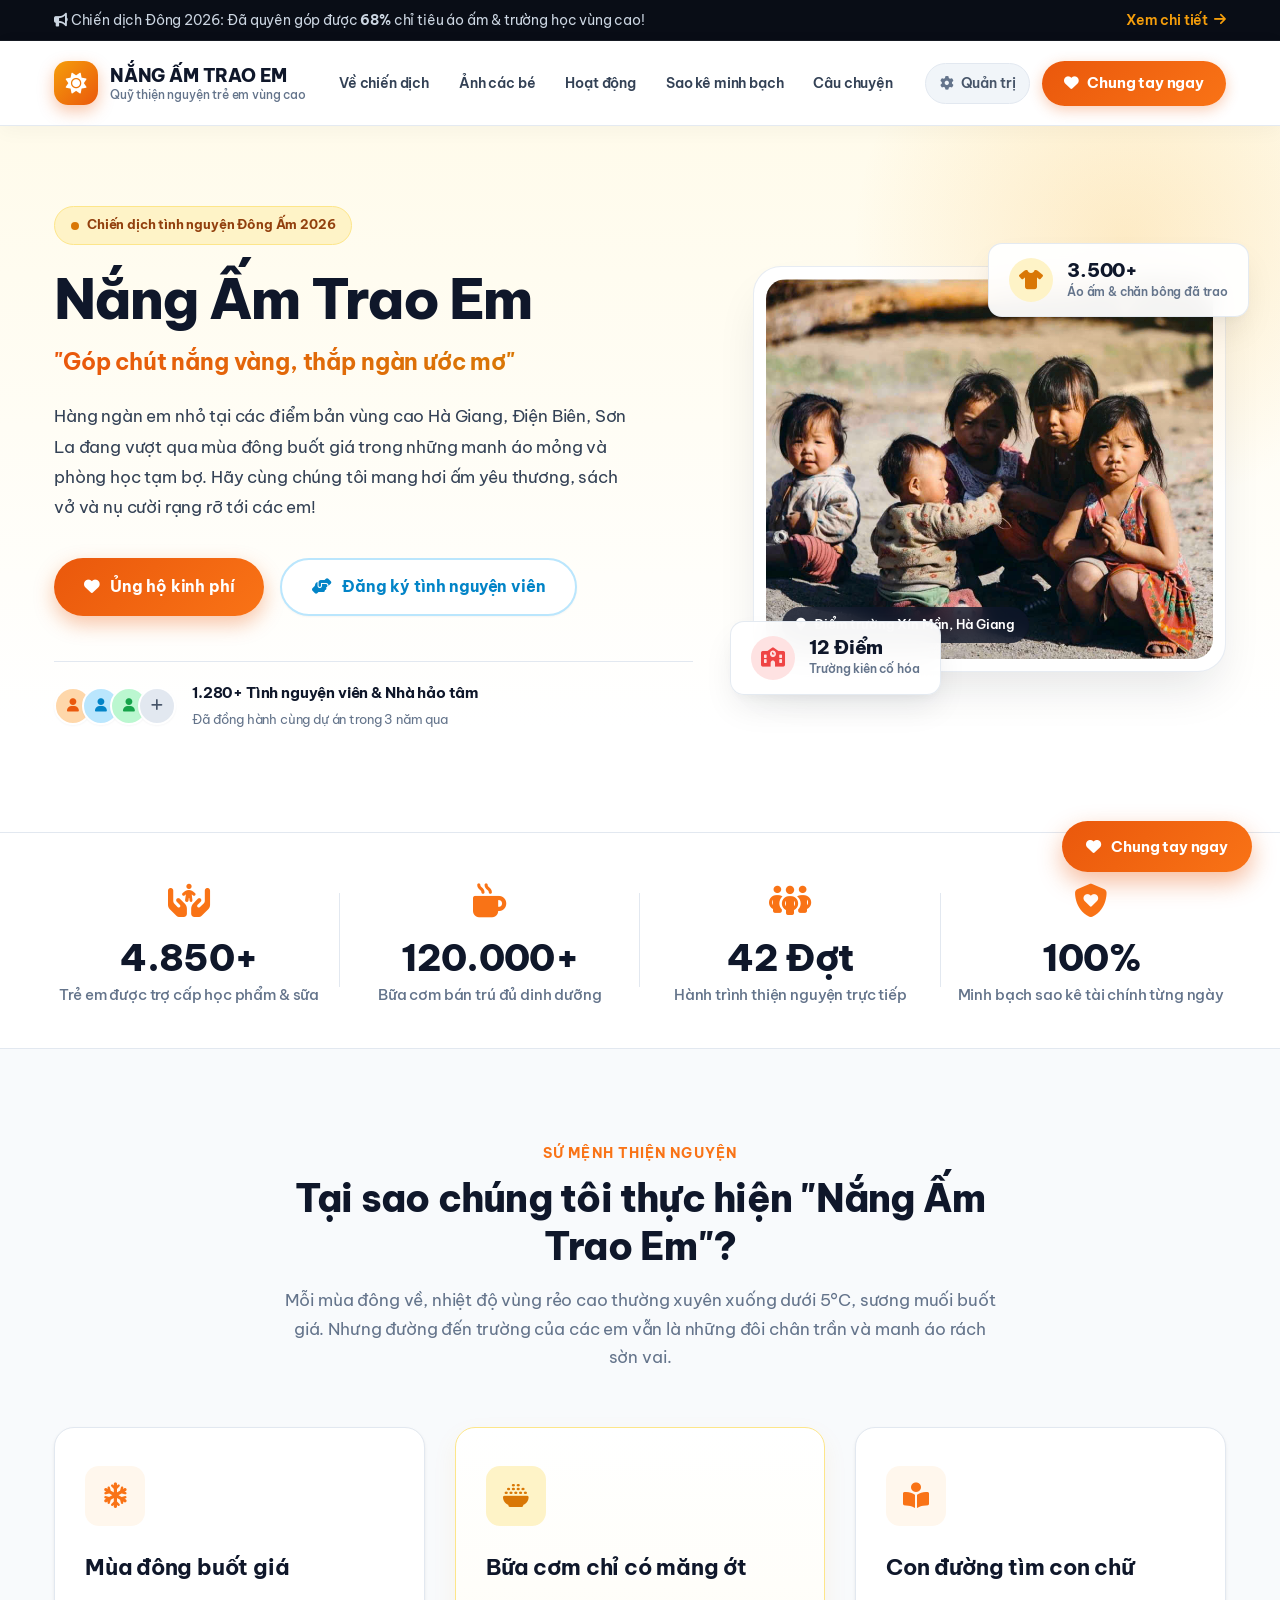
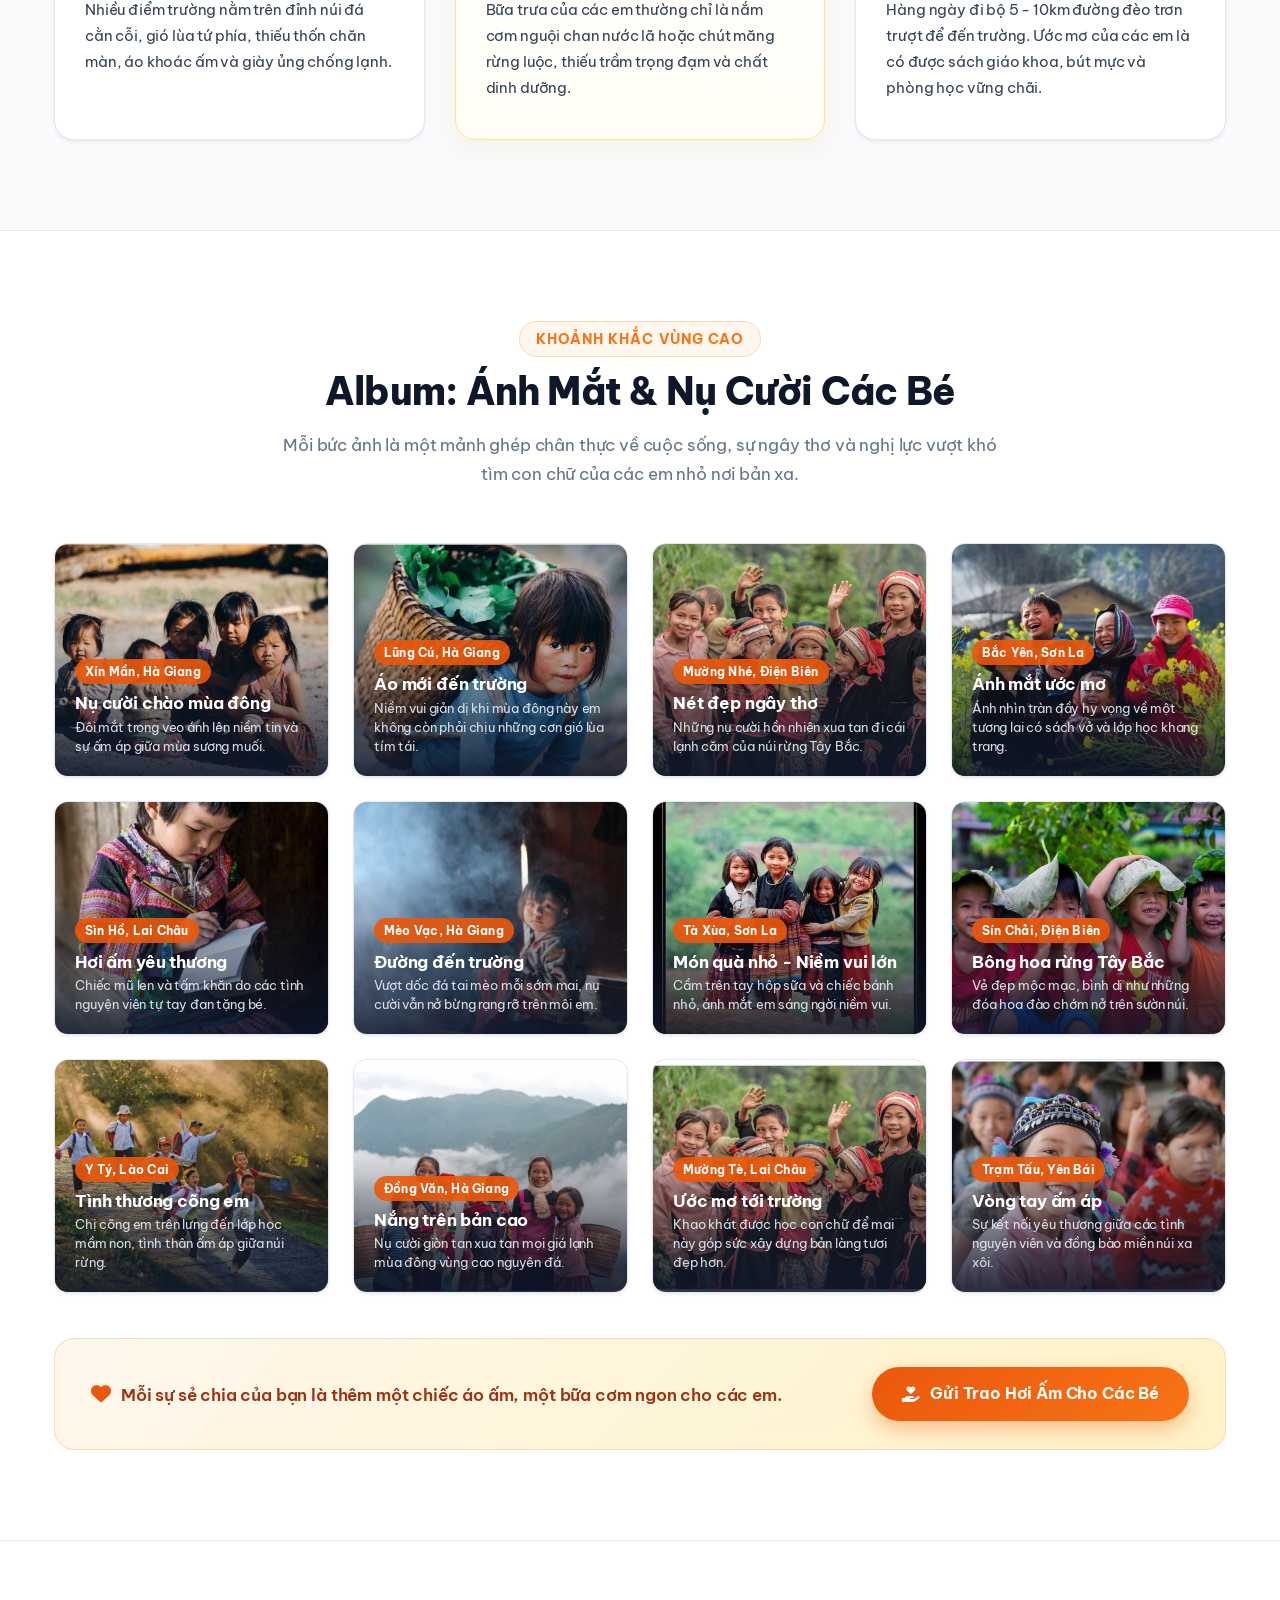
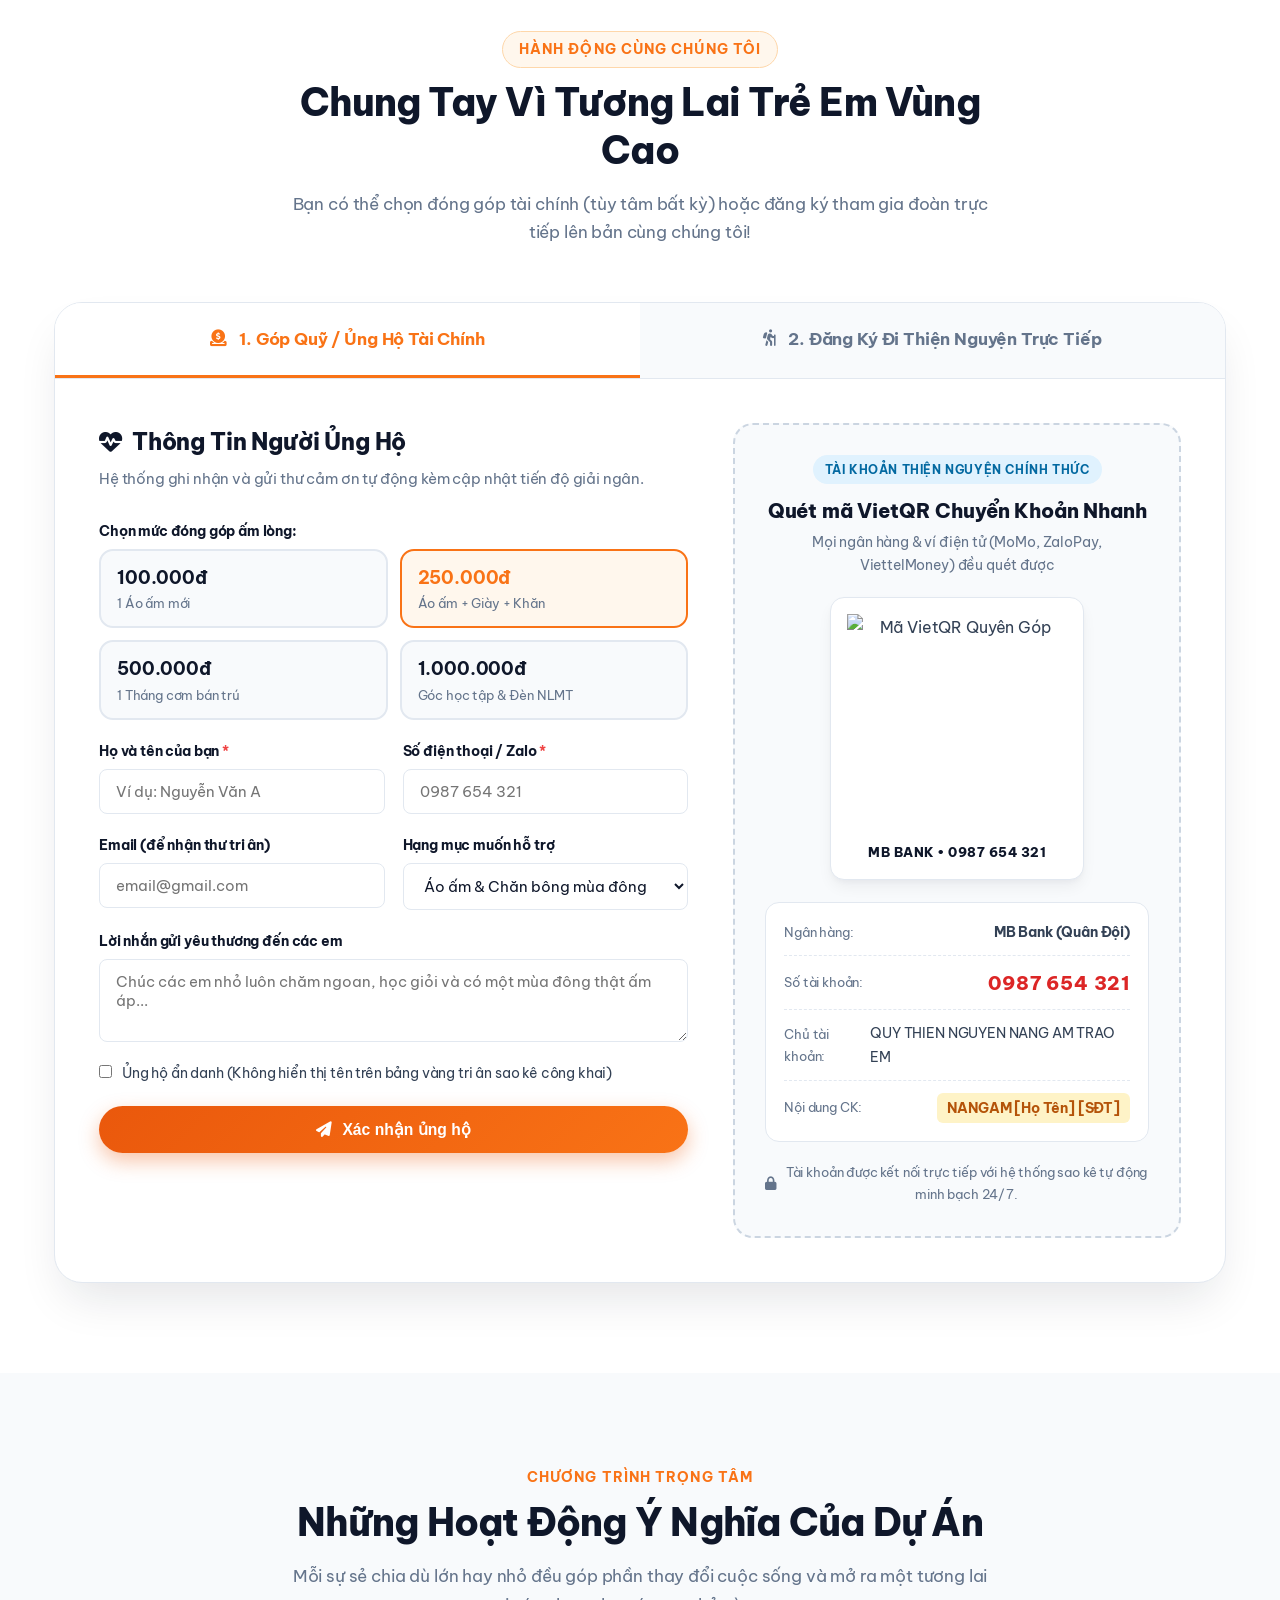
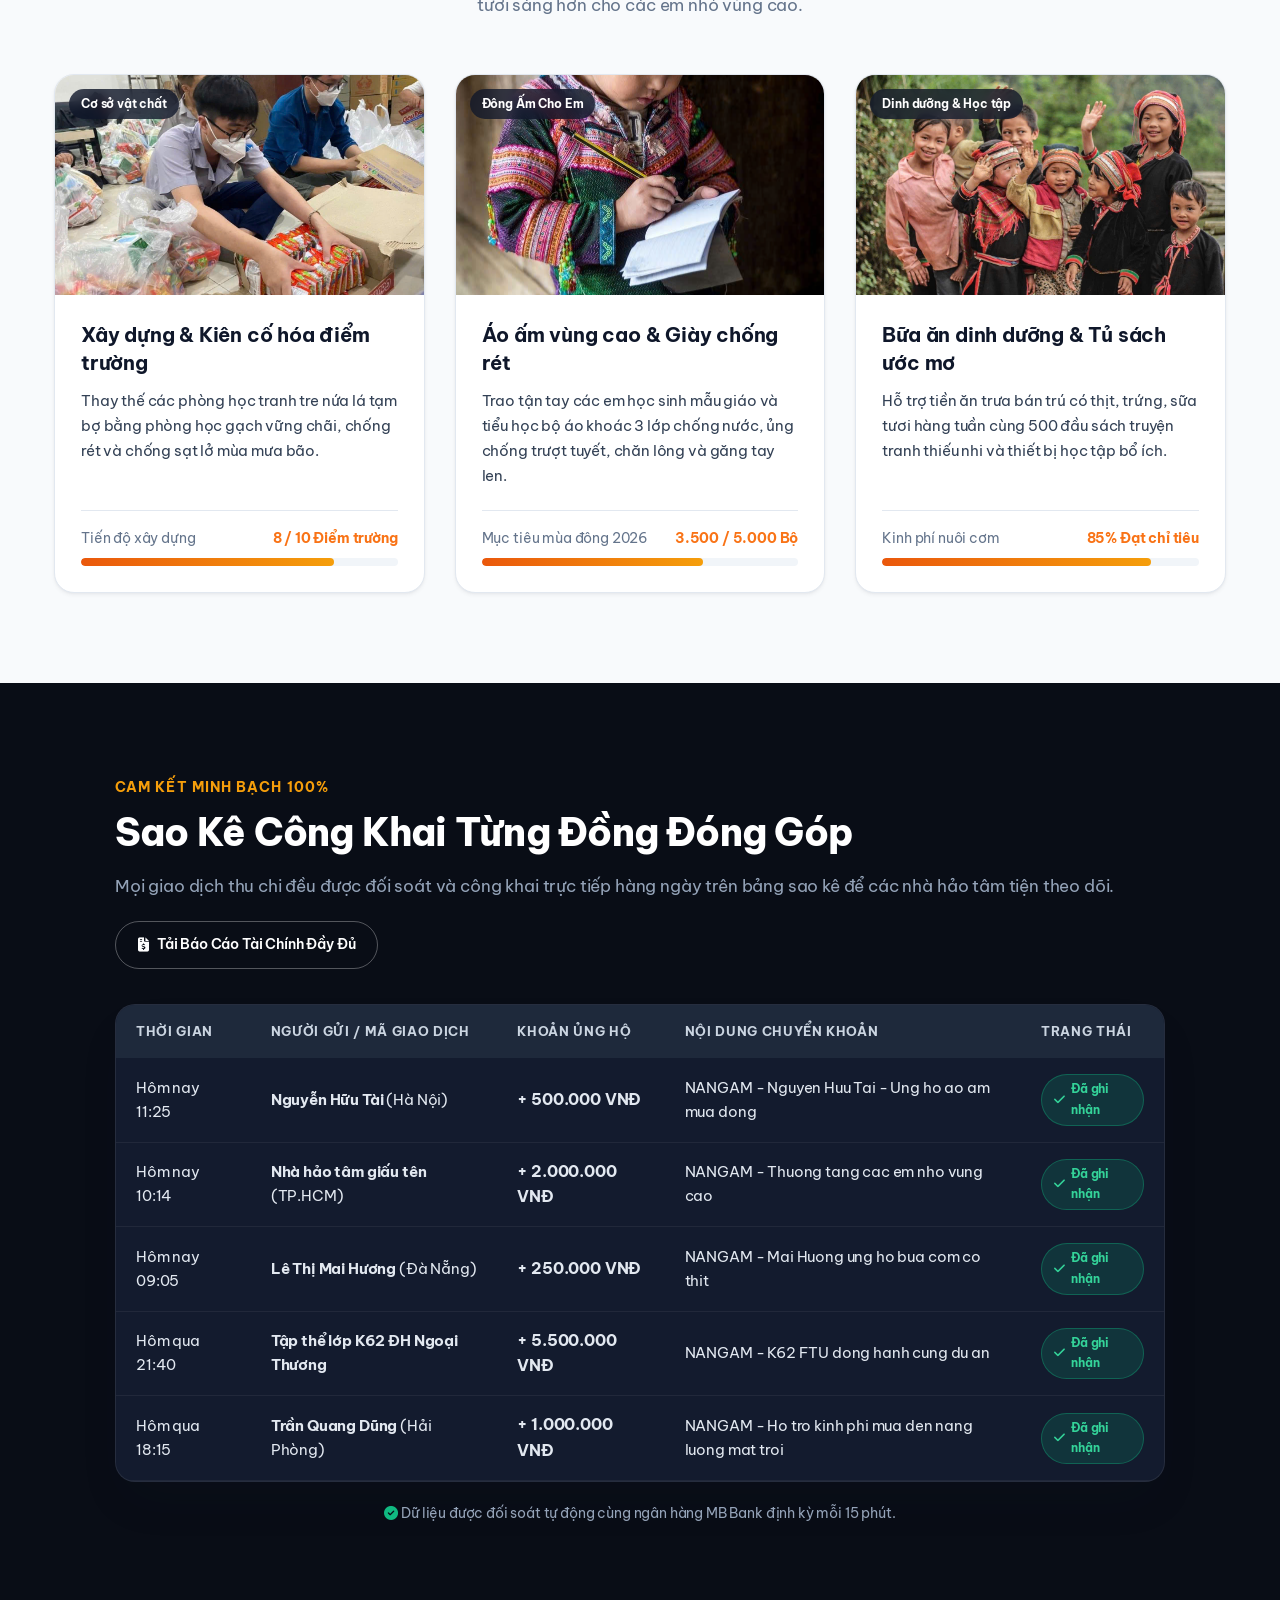
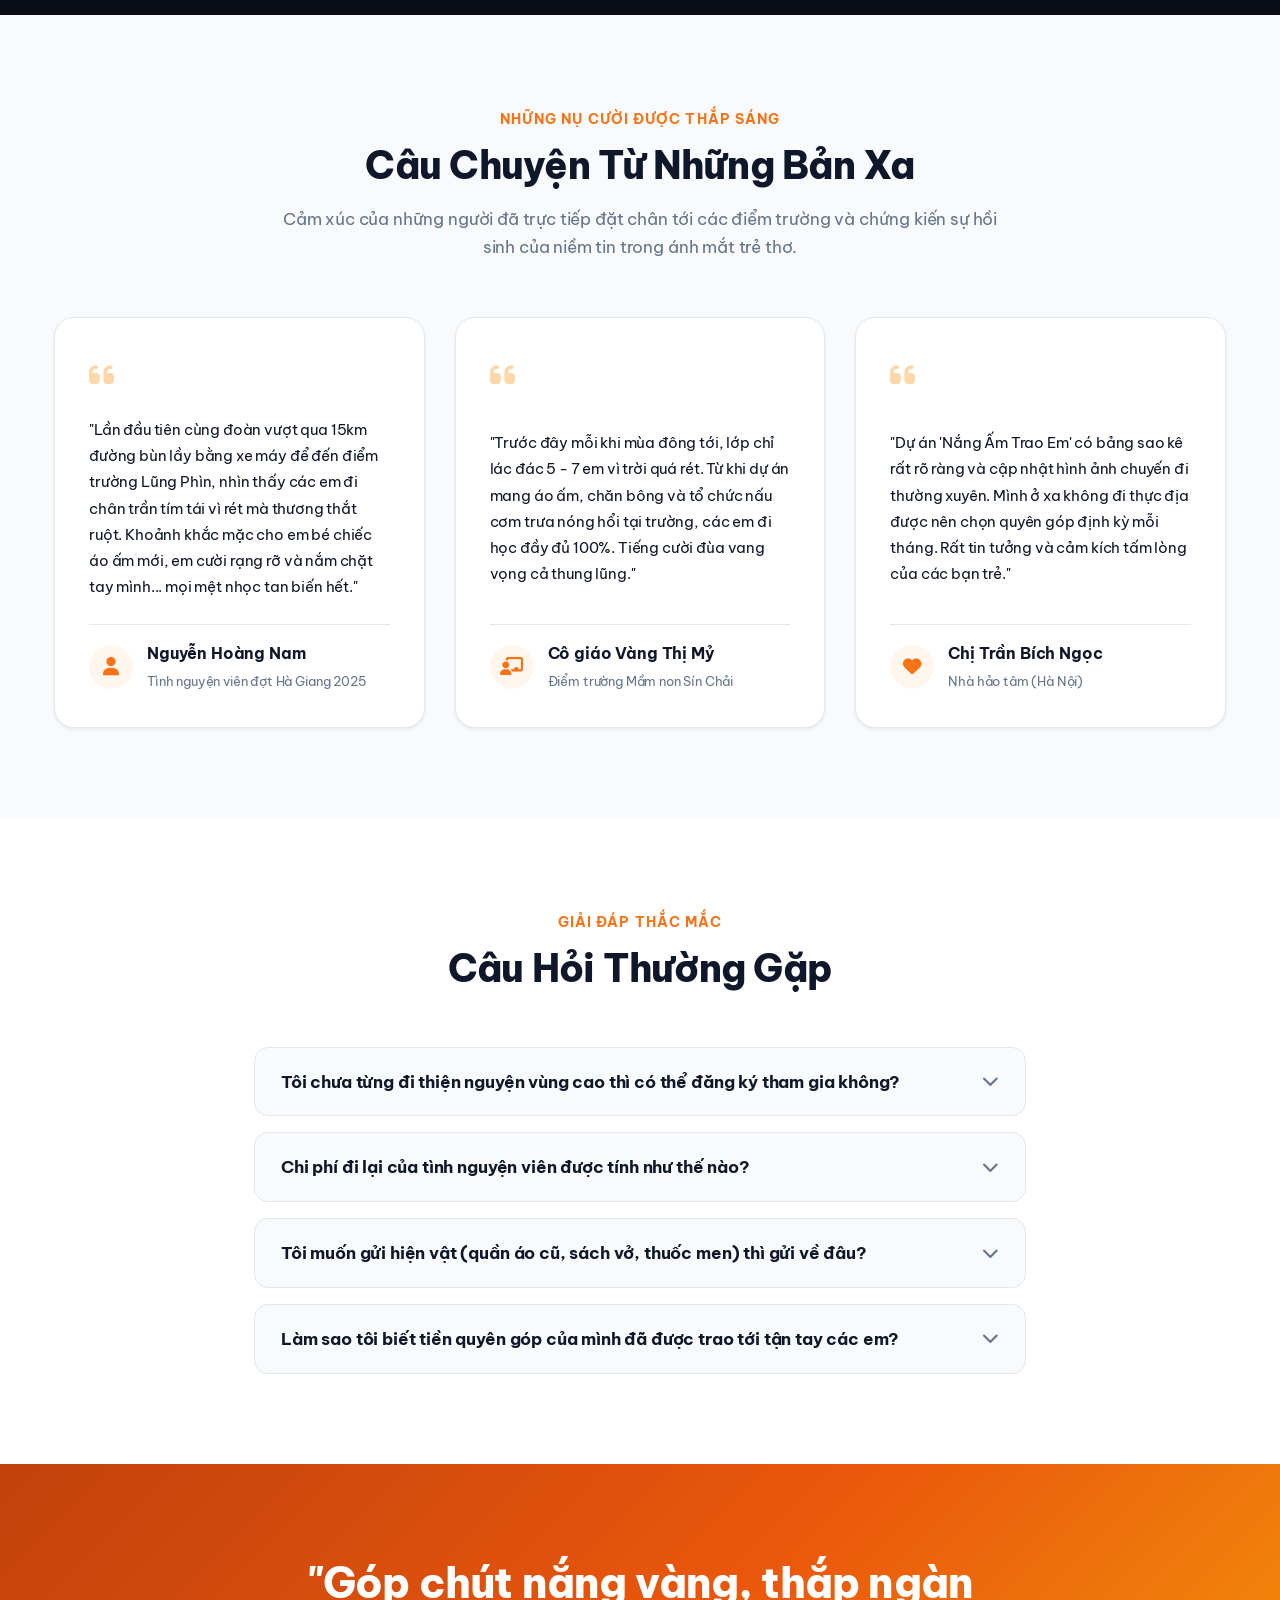
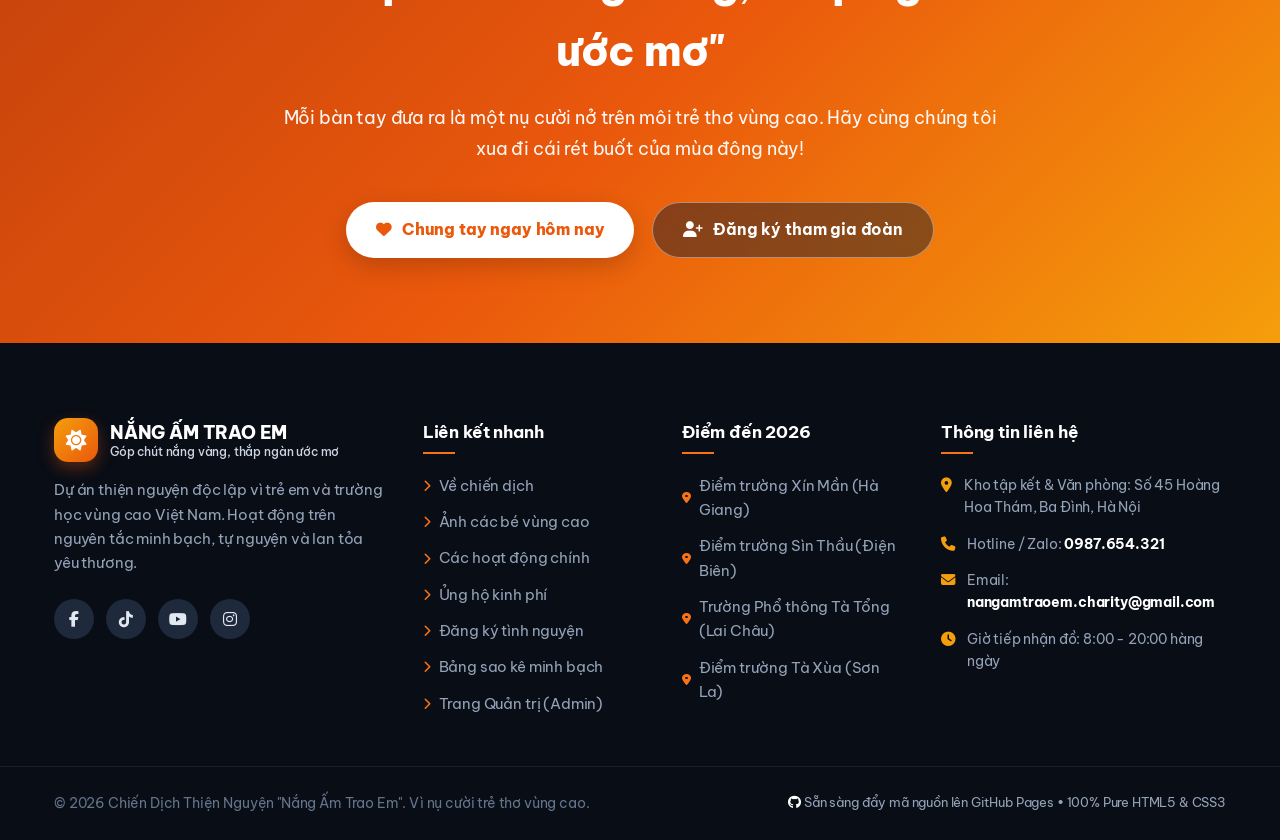
==== index.html @ c8390f46 "test" ====
<!DOCTYPE html>
<html lang="vi">
<head>
  <meta charset="UTF-8">
  <meta name="viewport" content="width=device-width, initial-scale=1.0">
  <title>Nắng Ấm Trao Em - Góp chút nắng vàng, thắp ngàn ước mơ</title>
  <link rel="preconnect" href="https://fonts.googleapis.com">
  <link rel="preconnect" href="https://fonts.gstatic.com" crossorigin>
  <link href="https://fonts.googleapis.com/css2?family=Be+Vietnam+Pro:ital,wght@0,300;0,400;0,500;0,600;0,700;0,800;1,400;1,600&family=Inter:wght@400;500;600;700&display=swap" rel="stylesheet">
  <link rel="stylesheet" href="https://cdnjs.cloudflare.com/ajax/libs/font-awesome/6.5.1/css/all.min.css">
  <link rel="stylesheet" href="assets/css/style.css">
</head>
<body>

  <!-- Floating quick action button for mobile/scroll -->
  <a href="#action-section" class="floating-cta" title="Quyên góp ngay">
    <i class="fa-solid fa-heart"></i>
    <span>Chung tay ngay</span>
  </a>

  <!-- Top Announcement Bar -->
  <div class="top-bar">
    <div class="container top-bar-content">
      <span><i class="fa-solid fa-bullhorn"></i> Chiến dịch Đông 2026: Đã quyên góp được <strong>68%</strong> chỉ tiêu áo ấm & trường học vùng cao!</span>
      <a href="#action-section" class="top-bar-link">Xem chi tiết <i class="fa-solid fa-arrow-right"></i></a>
    </div>
  </div>

  <!-- Header / Navigation -->
  <header class="header">
    <div class="container nav-container">
      <a href="#" class="logo">
        <div class="logo-icon"><i class="fa-solid fa-sun"></i></div>
        <div class="logo-text">
          <span class="brand-title">NẮNG ẤM TRAO EM</span>
          <span class="brand-sub">Quỹ thiện nguyện trẻ em vùng cao</span>
        </div>
      </a>

      <!-- Pure CSS Mobile Menu Toggle -->
      <input type="checkbox" id="nav-toggle" class="nav-toggle">
      <label for="nav-toggle" class="nav-toggle-label" aria-label="Menu">
        <span></span>
        <span></span>
        <span></span>
      </label>

      <nav class="nav-menu">
        <div class="nav-links">
          <a href="#about" class="nav-link">Về chiến dịch</a>
          <a href="#gallery" class="nav-link">Ảnh các bé</a>
          <a href="#impact" class="nav-link">Hoạt động</a>
          <a href="#transparency" class="nav-link">Sao kê minh bạch</a>
          <a href="#stories" class="nav-link">Câu chuyện</a>
        </div>
        <div class="nav-actions">
          <a href="admin.html" class="nav-admin-link" title="Bảng điều khiển quản trị">
            <i class="fa-solid fa-gear"></i>
            <span>Quản trị</span>
          </a>
          <a href="#action-section" class="nav-btn nav-btn-primary">
            <i class="fa-solid fa-heart"></i>
            <span>Chung tay ngay</span>
          </a>
        </div>
      </nav>
    </div>
  </header>

  <main>
    <!-- Hero Section -->
    <section class="hero">
      <div class="container hero-container">
        <div class="hero-content">
          <div class="badge">
            <span class="badge-dot"></span>
            Chiến dịch tình nguyện Đông Ấm 2026
          </div>
          <h1 class="hero-title">
            Nắng Ấm Trao Em
          </h1>
          <p class="hero-slogan">"Góp chút nắng vàng, thắp ngàn ước mơ"</p>
          <p class="hero-desc">
            Hàng ngàn em nhỏ tại các điểm bản vùng cao Hà Giang, Điện Biên, Sơn La đang vượt qua mùa đông buốt giá trong những manh áo mỏng và phòng học tạm bợ. Hãy cùng chúng tôi mang hơi ấm yêu thương, sách vở và nụ cười rạng rỡ tới các em!
          </p>

          <div class="hero-actions">
            <a href="#action-section" class="btn btn-primary">
              <i class="fa-solid fa-heart"></i> Ủng hộ kinh phí
            </a>
            <a href="#action-section" class="btn btn-secondary">
              <i class="fa-solid fa-handshake-angle"></i> Đăng ký tình nguyện viên
            </a>
          </div>

          <!-- Quick Trust Proof -->
          <div class="hero-trust">
            <div class="trust-avatars">
              <span class="trust-avatar"><i class="fa-solid fa-user"></i></span>
              <span class="trust-avatar"><i class="fa-solid fa-user"></i></span>
              <span class="trust-avatar"><i class="fa-solid fa-user"></i></span>
              <span class="trust-avatar"><i class="fa-solid fa-plus"></i></span>
            </div>
            <div class="trust-text">
              <strong>1.280+ Tình nguyện viên & Nhà hảo tâm</strong>
              <span>Đã đồng hành cùng dự án trong 3 năm qua</span>
            </div>
          </div>
        </div>

        <div class="hero-visual">
          <div class="hero-card-main">
            <div class="hero-image-wrapper">
              <img src="assets/images/embevungcao.jpg" alt="Em bé vùng cao ấm áp nụ cười" class="hero-img">
              <div class="hero-tag">
                <i class="fa-solid fa-location-dot"></i> Điểm trường Xín Mần, Hà Giang
              </div>
            </div>

            <!-- Floating Stat Badges -->
            <div class="floating-badge badge-top-right">
              <div class="icon-circle sun-glow"><i class="fa-solid fa-shirt"></i></div>
              <div>
                <div class="badge-val">3.500+</div>
                <div class="badge-lbl">Áo ấm & chăn bông đã trao</div>
              </div>
            </div>

            <div class="floating-badge badge-bottom-left">
              <div class="icon-circle heart-glow"><i class="fa-solid fa-school"></i></div>
              <div>
                <div class="badge-val">12 Điểm</div>
                <div class="badge-lbl">Trường kiên cố hóa</div>
              </div>
            </div>
          </div>
        </div>
      </div>
    </section>

    <!-- Impact Counter Bar -->
    <section class="metrics-bar">
      <div class="container metrics-grid">
        <div class="metric-item">
          <div class="metric-icon"><i class="fa-solid fa-hands-holding-child"></i></div>
          <div class="metric-number">4.850+</div>
          <div class="metric-label">Trẻ em được trợ cấp học phẩm & sữa</div>
        </div>
        <div class="metric-item">
          <div class="metric-icon"><i class="fa-solid fa-mug-hot"></i></div>
          <div class="metric-number">120.000+</div>
          <div class="metric-label">Bữa cơm bán trú đủ dinh dưỡng</div>
        </div>
        <div class="metric-item">
          <div class="metric-icon"><i class="fa-solid fa-people-group"></i></div>
          <div class="metric-number">42 Đợt</div>
          <div class="metric-label">Hành trình thiện nguyện trực tiếp</div>
        </div>
        <div class="metric-item">
          <div class="metric-icon"><i class="fa-solid fa-shield-heart"></i></div>
          <div class="metric-number">100%</div>
          <div class="metric-label">Minh bạch sao kê tài chính từng ngày</div>
        </div>
      </div>
    </section>

    <!-- About Section -->
    <section class="section about-section" id="about">
      <div class="container">
        <div class="section-header">
          <span class="section-subtitle">Sứ mệnh thiện nguyện</span>
          <h2 class="section-title">Tại sao chúng tôi thực hiện "Nắng Ấm Trao Em"?</h2>
          <p class="section-desc">Mỗi mùa đông về, nhiệt độ vùng rẻo cao thường xuyên xuống dưới 5°C, sương muối buốt giá. Nhưng đường đến trường của các em vẫn là những đôi chân trần và manh áo rách sờn vai.</p>
        </div>

        <div class="about-grid">
          <div class="about-card">
            <div class="card-icon"><i class="fa-solid fa-snowflake"></i></div>
            <h3>Mùa đông buốt giá</h3>
            <p>Nhiều điểm trường nằm trên đỉnh núi đá cằn cỗi, gió lùa tứ phía, thiếu thốn chăn màn, áo khoác ấm và giày ủng chống lạnh.</p>
          </div>

          <div class="about-card highlight">
            <div class="card-icon"><i class="fa-solid fa-bowl-rice"></i></div>
            <h3>Bữa cơm chỉ có măng ớt</h3>
            <p>Bữa trưa của các em thường chỉ là nắm cơm nguội chan nước lã hoặc chút măng rừng luộc, thiếu trầm trọng đạm và chất dinh dưỡng.</p>
          </div>

          <div class="about-card">
            <div class="card-icon"><i class="fa-solid fa-book-open-reader"></i></div>
            <h3>Con đường tìm con chữ</h3>
            <p>Hàng ngày đi bộ 5 - 10km đường đèo trơn trượt để đến trường. Ước mơ của các em là có được sách giáo khoa, bút mực và phòng học vững chãi.</p>
          </div>
        </div>
      </div>
    </section>

    <!-- Section Gallery: Nụ Cười & Ánh Mắt Các Bé Vùng Cao -->
    <section class="section gallery-section" id="gallery">
      <div class="container">
        <div class="section-header">
          <span class="section-subtitle highlight-badge">Khoảnh Khắc Vùng Cao</span>
          <h2 class="section-title">Album: Ánh Mắt & Nụ Cười Các Bé</h2>
          <p class="section-desc">Mỗi bức ảnh là một mảnh ghép chân thực về cuộc sống, sự ngây thơ và nghị lực vượt khó tìm con chữ của các em nhỏ nơi bản xa.</p>
        </div>

        <div class="gallery-grid">
          <!-- Item 1 -->
          <div class="gallery-card">
            <div class="gallery-img-wrapper">
              <img src="assets/images/embevungcao.jpg" alt="Bé gái vùng cao với đôi mắt sáng ngời" class="gallery-img" loading="lazy">
              <div class="gallery-overlay">
                <span class="gallery-tag">Xín Mần, Hà Giang</span>
                <h4 class="gallery-name">Nụ cười chào mùa đông</h4>
                <p class="gallery-caption">Đôi mắt trong veo ánh lên niềm tin và sự ấm áp giữa mùa sương muối.</p>
              </div>
            </div>
          </div>

          <!-- Item 2 -->
          <div class="gallery-card">
            <div class="gallery-img-wrapper">
              <img src="assets/images/embevungcao1.jpg" alt="Em bé với chiếc áo ấm mới" class="gallery-img" loading="lazy">
              <div class="gallery-overlay">
                <span class="gallery-tag">Lũng Cú, Hà Giang</span>
                <h4 class="gallery-name">Áo mới đến trường</h4>
                <p class="gallery-caption">Niềm vui giản dị khi mùa đông này em không còn phải chịu những cơn gió lùa tím tái.</p>
              </div>
            </div>
          </div>

          <!-- Item 3 -->
          <div class="gallery-card">
            <div class="gallery-img-wrapper">
              <img src="assets/images/embevungcao2.jpg" alt="Nụ cười hồn nhiên của em bé bản xa" class="gallery-img" loading="lazy">
              <div class="gallery-overlay">
                <span class="gallery-tag">Mường Nhé, Điện Biên</span>
                <h4 class="gallery-name">Nét đẹp ngây thơ</h4>
                <p class="gallery-caption">Những nụ cười hồn nhiên xua tan đi cái lạnh căm của núi rừng Tây Bắc.</p>
              </div>
            </div>
          </div>

          <!-- Item 4 -->
          <div class="gallery-card">
            <div class="gallery-img-wrapper">
              <img src="assets/images/embevungcao3.jpg" alt="Ánh mắt trong trẻo thơ ngây" class="gallery-img" loading="lazy">
              <div class="gallery-overlay">
                <span class="gallery-tag">Bắc Yên, Sơn La</span>
                <h4 class="gallery-name">Ánh mắt ước mơ</h4>
                <p class="gallery-caption">Ánh nhìn tràn đầy hy vọng về một tương lai có sách vở và lớp học khang trang.</p>
              </div>
            </div>
          </div>

          <!-- Item 5 -->
          <div class="gallery-card">
            <div class="gallery-img-wrapper">
              <img src="assets/images/embevungcao4.jpg" alt="Em bé vùng cao ấm áp trong khăn len" class="gallery-img" loading="lazy">
              <div class="gallery-overlay">
                <span class="gallery-tag">Sìn Hồ, Lai Châu</span>
                <h4 class="gallery-name">Hơi ấm yêu thương</h4>
                <p class="gallery-caption">Chiếc mũ len và tấm khăn do các tình nguyện viên tự tay đan tặng bé.</p>
              </div>
            </div>
          </div>

          <!-- Item 6 -->
          <div class="gallery-card">
            <div class="gallery-img-wrapper">
              <img src="assets/images/embevungcao5.jpg" alt="Những bước chân tìm con chữ" class="gallery-img" loading="lazy">
              <div class="gallery-overlay">
                <span class="gallery-tag">Mèo Vạc, Hà Giang</span>
                <h4 class="gallery-name">Đường đến trường</h4>
                <p class="gallery-caption">Vượt dốc đá tai mèo mỗi sớm mai, nụ cười vẫn nở bừng rạng rỡ trên môi em.</p>
              </div>
            </div>
          </div>

          <!-- Item 7 -->
          <div class="gallery-card">
            <div class="gallery-img-wrapper">
              <img src="assets/images/embevungcao6.jpg" alt="Khoảnh khắc bé nhận quà thiện nguyện" class="gallery-img" loading="lazy">
              <div class="gallery-overlay">
                <span class="gallery-tag">Tà Xùa, Sơn La</span>
                <h4 class="gallery-name">Món quà nhỏ - Niềm vui lớn</h4>
                <p class="gallery-caption">Cầm trên tay hộp sữa và chiếc bánh nhỏ, ánh mắt em sáng ngời niềm vui.</p>
              </div>
            </div>
          </div>

          <!-- Item 8 -->
          <div class="gallery-card">
            <div class="gallery-img-wrapper">
              <img src="assets/images/embevungcao7.jpg" alt="Gương mặt đáng yêu của bé gái vùng cao" class="gallery-img" loading="lazy">
              <div class="gallery-overlay">
                <span class="gallery-tag">Sín Chải, Điện Biên</span>
                <h4 class="gallery-name">Bông hoa rừng Tây Bắc</h4>
                <p class="gallery-caption">Vẻ đẹp mộc mạc, bình dị như những đóa hoa đào chớm nở trên sườn núi.</p>
              </div>
            </div>
          </div>

          <!-- Item 9 -->
          <div class="gallery-card">
            <div class="gallery-img-wrapper">
              <img src="assets/images/embevungcao8.jpg" alt="Hai chị em vùng cao chăm nhau" class="gallery-img" loading="lazy">
              <div class="gallery-overlay">
                <span class="gallery-tag">Y Tý, Lào Cai</span>
                <h4 class="gallery-name">Tình thương cõng em</h4>
                <p class="gallery-caption">Chị cõng em trên lưng đến lớp học mầm non, tình thân ấm áp giữa núi rừng.</p>
              </div>
            </div>
          </div>

          <!-- Item 10 -->
          <div class="gallery-card">
            <div class="gallery-img-wrapper">
              <img src="assets/images/embevungcao9.jpg" alt="Nụ cười trong veo của em nhỏ" class="gallery-img" loading="lazy">
              <div class="gallery-overlay">
                <span class="gallery-tag">Đồng Văn, Hà Giang</span>
                <h4 class="gallery-name">Nắng trên bản cao</h4>
                <p class="gallery-caption">Nụ cười giòn tan xua tan mọi giá lạnh mùa đông vùng cao nguyên đá.</p>
              </div>
            </div>
          </div>

          <!-- Item 11 -->
          <div class="gallery-card">
            <div class="gallery-img-wrapper">
              <img src="assets/images/embevungcao10.jpg" alt="Ánh mắt chân chất của cậu bé bản xa" class="gallery-img" loading="lazy">
              <div class="gallery-overlay">
                <span class="gallery-tag">Mường Tè, Lai Châu</span>
                <h4 class="gallery-name">Ước mơ tới trường</h4>
                <p class="gallery-caption">Khao khát được học con chữ để mai này góp sức xây dựng bản làng tươi đẹp hơn.</p>
              </div>
            </div>
          </div>

          <!-- Item 12 -->
          <div class="gallery-card">
            <div class="gallery-img-wrapper">
              <img src="assets/images/embevungcao11.jpg" alt="Khoảnh khắc xúc động cùng tình nguyện viên" class="gallery-img" loading="lazy">
              <div class="gallery-overlay">
                <span class="gallery-tag">Trạm Tấu, Yên Bái</span>
                <h4 class="gallery-name">Vòng tay ấm áp</h4>
                <p class="gallery-caption">Sự kết nối yêu thương giữa các tình nguyện viên và đồng bào miền núi xa xôi.</p>
              </div>
            </div>
          </div>
        </div>

        <div class="gallery-action-box">
          <p><i class="fa-solid fa-heart text-orange"></i> Mỗi sự sẻ chia của bạn là thêm một chiếc áo ấm, một bữa cơm ngon cho các em.</p>
          <a href="#action-section" class="btn btn-primary">
            <i class="fa-solid fa-hand-holding-heart"></i> Gửi Trao Hơi Ấm Cho Các Bé
          </a>
        </div>
      </div>
    </section>

    <!-- Action Section: Dual Tabs (Donation & Volunteer Registration) -->
    <section class="section action-section" id="action-section">
      <div class="container">
        <div class="section-header">
          <span class="section-subtitle highlight-badge">Hành Động Cùng Chúng Tôi</span>
          <h2 class="section-title">Chung Tay Vì Tương Lai Trẻ Em Vùng Cao</h2>
          <p class="section-desc">Bạn có thể chọn đóng góp tài chính (tùy tâm bất kỳ) hoặc đăng ký tham gia đoàn trực tiếp lên bản cùng chúng tôi!</p>
        </div>

        <div class="action-box">
          <!-- Radio controllers for Pure CSS Tab Switching -->
          <input type="radio" name="action-tab" id="tab-donate" class="tab-control-input" checked>
          <input type="radio" name="action-tab" id="tab-volunteer" class="tab-control-input">

          <!-- Tab Navigation Buttons (Labels) -->
          <div class="tab-nav">
            <label for="tab-donate" class="tab-label tab-label-donate">
              <i class="fa-solid fa-circle-dollar-to-slot"></i>
              <span>1. Góp Quỹ / Ủng Hộ Tài Chính</span>
            </label>
            <label for="tab-volunteer" class="tab-label tab-label-volunteer">
              <i class="fa-solid fa-person-hiking"></i>
              <span>2. Đăng Ký Đi Thiện Nguyện Trực Tiếp</span>
            </label>
          </div>

          <!-- TAB 1 CONTENT: QUYÊN GÓP TIỀN -->
          <div class="tab-pane tab-pane-donate">
            <div class="action-grid">
              <!-- Left: Interactive Form & Presets -->
              <div class="form-wrapper">
                <h3 class="pane-title"><i class="fa-solid fa-heart-pulse"></i> Thông Tin Người Ủng Hộ</h3>
                <p class="pane-subtitle">Hệ thống ghi nhận và gửi thư cảm ơn tự động kèm cập nhật tiến độ giải ngân.</p>

                <!-- Feedback alert when form submitted -->
                <div id="donate-success" class="success-message">
                  <div class="success-icon"><i class="fa-solid fa-circle-check"></i></div>
                  <div>
                    <h4>Gửi thông tin thành công!</h4>
                    <p>Cảm ơn tấm lòng vàng của Quý vị. Quý vị vui lòng quét mã QR bên phải để hoàn tất chuyển khoản.</p>
                  </div>
                  <a href="#action-section" class="close-msg">&times;</a>
                </div>

                <form action="#donate-success" method="get" class="custom-form">
                  <div class="form-group">
                    <label class="form-label">Chọn mức đóng góp ấm lòng:</label>
                    <div class="amount-selector">
                      <label class="amount-chip">
                        <input type="radio" name="amount" value="100000">
                        <span class="chip-label">
                          <strong>100.000đ</strong>
                          <small>1 Áo ấm mới</small>
                        </span>
                      </label>
                      <label class="amount-chip">
                        <input type="radio" name="amount" value="250000" checked>
                        <span class="chip-label">
                          <strong>250.000đ</strong>
                          <small>Áo ấm + Giày + Khăn</small>
                        </span>
                      </label>
                      <label class="amount-chip">
                        <input type="radio" name="amount" value="500000">
                        <span class="chip-label">
                          <strong>500.000đ</strong>
                          <small>1 Tháng cơm bán trú</small>
                        </span>
                      </label>
                      <label class="amount-chip">
                        <input type="radio" name="amount" value="1000000">
                        <span class="chip-label">
                          <strong>1.000.000đ</strong>
                          <small>Góc học tập & Đèn NLMT</small>
                        </span>
                      </label>
                    </div>
                  </div>

                  <div class="form-row">
                    <div class="form-group col-half">
                      <label for="donator-name" class="form-label">Họ và tên của bạn <span class="req">*</span></label>
                      <input type="text" id="donator-name" name="name" class="form-control" placeholder="Ví dụ: Nguyễn Văn A" required>
                    </div>
                    <div class="form-group col-half">
                      <label for="donator-phone" class="form-label">Số điện thoại / Zalo <span class="req">*</span></label>
                      <input type="tel" id="donator-phone" name="phone" class="form-control" placeholder="0987 654 321" required>
                    </div>
                  </div>

                  <div class="form-row">
                    <div class="form-group col-half">
                      <label for="donator-email" class="form-label">Email (để nhận thư tri ân)</label>
                      <input type="email" id="donator-email" name="email" class="form-control" placeholder="email@gmail.com">
                    </div>
                    <div class="form-group col-half">
                      <label for="donator-campaign" class="form-label">Hạng mục muốn hỗ trợ</label>
                      <select id="donator-campaign" name="category" class="form-control">
                        <option value="ao-am">Áo ấm & Chăn bông mùa đông</option>
                        <option value="bua-com">Bữa cơm có thịt cho em</option>
                        <option value="phong-hoc">Xây điểm trường kiên cố</option>
                        <option value="tuy-tam">Ủng hộ quỹ chung của dự án</option>
                      </select>
                    </div>
                  </div>

                  <div class="form-group">
                    <label for="donator-message" class="form-label">Lời nhắn gửi yêu thương đến các em</label>
                    <textarea id="donator-message" name="message" rows="3" class="form-control" placeholder="Chúc các em nhỏ luôn chăm ngoan, học giỏi và có một mùa đông thật ấm áp..."></textarea>
                  </div>

                  <div class="form-checkbox">
                    <input type="checkbox" id="anon-check" name="anonymous">
                    <label for="anon-check">Ủng hộ ẩn danh (Không hiển thị tên trên bảng vàng tri ân sao kê công khai)</label>
                  </div>

                  <button type="submit" class="btn btn-primary btn-block">
                    <i class="fa-solid fa-paper-plane"></i> Xác nhận ủng hộ
                  </button>
                </form>
              </div>

              <!-- Right: Bank Transfer & VietQR Card -->
              <div class="qr-wrapper">
                <div class="qr-card">
                  <div class="qr-card-header">
                    <span class="qr-badge">Tài khoản thiện nguyện chính thức</span>
                    <h4>Quét mã VietQR Chuyển Khoản Nhanh</h4>
                    <p>Mọi ngân hàng & ví điện tử (MoMo, ZaloPay, ViettelMoney) đều quét được</p>
                  </div>

                  <div class="qr-image-box">
                    <img src="https://api.vietqr.io/image/970422-0987654321-compact.jpg?amount=250000&addInfo=NANG%20AM%20TRAO%20EM" alt="Mã VietQR Quyên Góp" class="qr-code-img">
                    <div class="qr-watermark">MB BANK • 0987 654 321</div>
                  </div>

                  <div class="bank-details">
                    <div class="bank-row">
                      <span class="bank-label">Ngân hàng:</span>
                      <span class="bank-val"><strong>MB Bank (Quân Đội)</strong></span>
                    </div>
                    <div class="bank-row">
                      <span class="bank-label">Số tài khoản:</span>
                      <span class="bank-val highlight-acc">0987 654 321</span>
                    </div>
                    <div class="bank-row">
                      <span class="bank-label">Chủ tài khoản:</span>
                      <span class="bank-val">QUY THIEN NGUYEN NANG AM TRAO EM</span>
                    </div>
                    <div class="bank-row">
                      <span class="bank-label">Nội dung CK:</span>
                      <span class="bank-val note-tag">NANGAM [Họ Tên] [SĐT]</span>
                    </div>
                  </div>

                  <div class="security-note">
                    <i class="fa-solid fa-lock"></i>
                    Tài khoản được kết nối trực tiếp với hệ thống sao kê tự động minh bạch 24/7.
                  </div>
                </div>
              </div>
            </div>
          </div>

          <!-- TAB 2 CONTENT: ĐĂNG KÝ TÌNH NGUYỆN VIÊN TRỰC TIẾP -->
          <div class="tab-pane tab-pane-volunteer">
            <div class="action-grid volunteer-grid">
              <!-- Left: Form Đăng ký đi vùng cao -->
              <div class="form-wrapper">
                <h3 class="pane-title"><i class="fa-solid fa-map-location-dot"></i> Đơn Đăng Ký Tình Nguyện Viên Vùng Cao</h3>
                <p class="pane-subtitle">Hành trình thiện nguyện mang hơi ấm trực tiếp tới các em nhỏ bản xa. Đội ngũ điều phối sẽ liên hệ phỏng vấn & hướng dẫn chuẩn bị trong vòng 24h.</p>

                <div id="volunteer-success" class="success-message">
                  <div class="success-icon"><i class="fa-solid fa-circle-check"></i></div>
                  <div>
                    <h4>Đăng ký tình nguyện viên thành công!</h4>
                    <p>Ban tổ chức đã nhận được hồ sơ của bạn và sẽ liên hệ qua SĐT/Zalo để phổ biến lịch trình và công tác chuẩn bị.</p>
                  </div>
                  <a href="#action-section" class="close-msg">&times;</a>
                </div>

                <form action="#volunteer-success" method="get" class="custom-form">
                  <div class="form-row">
                    <div class="form-group col-half">
                      <label for="vol-name" class="form-label">Họ và tên tình nguyện viên <span class="req">*</span></label>
                      <input type="text" id="vol-name" name="name" class="form-control" placeholder="Nguyễn Văn A" required>
                    </div>
                    <div class="form-group col-half">
                      <label for="vol-birthyear" class="form-label">Năm sinh / Tuổi <span class="req">*</span></label>
                      <input type="number" id="vol-birthyear" name="birthyear" class="form-control" placeholder="Ví dụ: 1998" min="1950" max="2010" required>
                    </div>
                  </div>

                  <div class="form-row">
                    <div class="form-group col-half">
                      <label for="vol-phone" class="form-label">Số điện thoại Zalo <span class="req">*</span></label>
                      <input type="tel" id="vol-phone" name="phone" class="form-control" placeholder="0912 345 678" required>
                    </div>
                    <div class="form-group col-half">
                      <label for="vol-email" class="form-label">Email liên hệ <span class="req">*</span></label>
                      <input type="email" id="vol-email" name="email" class="form-control" placeholder="tinhnguyen@gmail.com" required>
                    </div>
                  </div>

                  <div class="form-row">
                    <div class="form-group col-half">
                      <label for="vol-location" class="form-label">Nơi xuất phát của bạn</label>
                      <select id="vol-location" name="departure" class="form-control">
                        <option value="hanoi">Hà Nội (Điểm tập kết chính)</option>
                        <option value="danang">Đà Nẵng</option>
                        <option value="hcm">TP. Hồ Chí Minh</option>
                        <option value="other">Tỉnh thành khác</option>
                      </select>
                    </div>
                    <div class="form-group col-half">
                      <label for="vol-trip" class="form-label">Chọn đợt thiện nguyện tham gia <span class="req">*</span></label>
                      <select id="vol-trip" name="trip" class="form-control" required>
                        <option value="hagiang-t12">Đợt 1: Bản Lũng Cú & Xín Mần (Hà Giang) - 15/12 đến 18/12</option>
                        <option value="dienbien-t1">Đợt 2: Mường Nhé (Điện Biên) - 05/01 đến 08/01</option>
                        <option value="sonla-t1">Đợt 3: Bắc Yên (Sơn La) - 20/01 đến 23/01</option>
                      </select>
                    </div>
                  </div>

                  <div class="form-group">
                    <label class="form-label">Kỹ năng / Vai trò bạn có thể đóng góp trong đoàn:</label>
                    <div class="skills-checkbox-grid">
                      <label class="skill-chip">
                        <input type="checkbox" name="skills" value="hau-can">
                        <span><i class="fa-solid fa-utensils"></i> Hậu cần & Nấu ăn</span>
                      </label>
                      <label class="skill-chip">
                        <input type="checkbox" name="skills" value="y-te">
                        <span><i class="fa-solid fa-briefcase-medical"></i> Sơ cấp cứu / Y tế</span>
                      </label>
                      <label class="skill-chip">
                        <input type="checkbox" name="skills" value="sua-chua">
                        <span><i class="fa-solid fa-hammer"></i> Thợ mộc / Sửa chữa điện</span>
                      </label>
                      <label class="skill-chip">
                        <input type="checkbox" name="skills" value="hoat-nao">
                        <span><i class="fa-solid fa-guitar"></i> Hoạt náo & Dạy vẽ/học</span>
                      </label>
                      <label class="skill-chip">
                        <input type="checkbox" name="skills" value="truyen-thong">
                        <span><i class="fa-solid fa-camera"></i> Quay phim / Chụp ảnh</span>
                      </label>
                      <label class="skill-chip">
                        <input type="checkbox" name="skills" value="lai-xe">
                        <span><i class="fa-solid fa-truck-monster"></i> Lái xe vượt địa hình đèo</span>
                      </label>
                    </div>
                  </div>

                  <div class="form-group">
                    <label for="vol-exp" class="form-label">Kinh nghiệm đi vùng cao hoặc ghi chú sức khỏe</label>
                    <textarea id="vol-exp" name="experience" rows="3" class="form-control" placeholder="Bạn đã từng đi leo núi, phượt vùng cao, hoặc có tiền sử say xe, dị ứng gì cần lưu ý không?..."></textarea>
                  </div>

                  <div class="form-checkbox">
                    <input type="checkbox" id="vol-agree" required>
                    <label for="vol-agree">Tôi cam kết đủ sức khỏe, tinh thần trách nhiệm và tuân thủ kỷ luật của đoàn thiện nguyện.</label>
                  </div>

                  <button type="submit" class="btn btn-secondary btn-block">
                    <i class="fa-solid fa-paper-plane"></i> Nộp Đơn Tham Gia Tình Nguyện
                  </button>
                </form>
              </div>

              <!-- Right: Volunteer trip details card -->
              <div class="volunteer-info-wrapper">
                <div class="trip-card">
                  <div class="trip-header">
                    <span class="trip-tag">Hành trình sắp diễn ra</span>
                    <h4>Chuyến Đi: Hà Giang - Nắng Vàng Trên Bản Cao</h4>
                    <div class="trip-meta">
                      <span><i class="fa-regular fa-calendar"></i> 4 Ngày 3 Đêm</span>
                      <span><i class="fa-solid fa-users"></i> Dự kiến: 25 TNV</span>
                    </div>
                  </div>

                  <div class="trip-timeline">
                    <div class="timeline-step">
                      <div class="timeline-dot">1</div>
                      <div class="timeline-info">
                        <strong>Ngày 1: Tập kết & Di chuyển</strong>
                        <p>Xuất phát từ Hà Nội lên TP. Hà Giang, chuyển tải nhu yếu phẩm sang xe bán tải chuyên dụng vào xã.</p>
                      </div>
                    </div>
                    <div class="timeline-step">
                      <div class="timeline-dot">2</div>
                      <div class="timeline-info">
                        <strong>Ngày 2: Vượt dốc vào điểm trường</strong>
                        <p>Trao tận tay 300 áo ấm, chăn bông, tổ chức bữa trưa "Có thịt - Có sữa" và góc vui chơi cho các em.</p>
                      </div>
                    </div>
                    <div class="timeline-step">
                      <div class="timeline-dot">3</div>
                      <div class="timeline-info">
                        <strong>Ngày 3: Sơn sửa phòng học & Lắp đèn</strong>
                        <p>Gia cố mái tôn, lắp hệ thống đèn năng lượng mặt trời và trao học bổng cho học sinh nghèo vượt khó.</p>
                      </div>
                    </div>
                    <div class="timeline-step">
                      <div class="timeline-dot">4</div>
                      <div class="timeline-info">
                        <strong>Ngày 4: Lửa trại chia tay & Trở về</strong>
                        <p>Giao lưu văn nghệ cùng thầy cô và bà con bản làng, tổng kết hành trình và trở về Hà Nội.</p>
                      </div>
                    </div>
                  </div>

                  <div class="trip-requirements">
                    <h5><i class="fa-solid fa-circle-info"></i> Lưu ý đối với TNV:</h5>
                    <ul>
                      <li>Chi phí ăn ở, xe cộ được chia sẻ trên tinh thần phi lợi nhuận (camp chia đều).</li>
                      <li>Trang bị sẵn giày leo núi, áo ấm chống gió và túi ngủ cá nhân.</li>
                      <li>Được đào tạo kỹ năng sơ cứu và ứng xử văn hóa vùng cao trước khi lên đường.</li>
                    </ul>
                  </div>
                </div>
              </div>
            </div>
          </div>
        </div>
      </div>
    </section>

    <!-- Project Activities / Impact Section -->
    <section class="section activities-section" id="impact">
      <div class="container">
        <div class="section-header">
          <span class="section-subtitle">Chương Trình Trọng Tâm</span>
          <h2 class="section-title">Những Hoạt Động Ý Nghĩa Của Dự Án</h2>
          <p class="section-desc">Mỗi sự sẻ chia dù lớn hay nhỏ đều góp phần thay đổi cuộc sống và mở ra một tương lai tươi sáng hơn cho các em nhỏ vùng cao.</p>
        </div>

        <div class="cards-grid">
          <!-- Card 1 -->
          <div class="activity-card">
            <div class="card-media">
              <img src="assets/images/hotrotuthien.jpg" alt="Xây điểm trường kiên cố cho các bé" class="card-img">
              <span class="card-category">Cơ sở vật chất</span>
            </div>
            <div class="card-body">
              <h3 class="card-title">Xây dựng & Kiên cố hóa điểm trường</h3>
              <p class="card-text">Thay thế các phòng học tranh tre nứa lá tạm bợ bằng phòng học gạch vững chãi, chống rét và chống sạt lở mùa mưa bão.</p>
              <div class="progress-box">
                <div class="progress-labels">
                  <span>Tiến độ xây dựng</span>
                  <strong>8 / 10 Điểm trường</strong>
                </div>
                <div class="progress-bar">
                  <div class="progress-fill" style="width: 80%;"></div>
                </div>
              </div>
            </div>
          </div>

          <!-- Card 2 -->
          <div class="activity-card">
            <div class="card-media">
              <img src="assets/images/embevungcao4.jpg" alt="Áo ấm mùa đông cho em bé vùng cao" class="card-img">
              <span class="card-category">Đông Ấm Cho Em</span>
            </div>
            <div class="card-body">
              <h3 class="card-title">Áo ấm vùng cao & Giày chống rét</h3>
              <p class="card-text">Trao tận tay các em học sinh mẫu giáo và tiểu học bộ áo khoác 3 lớp chống nước, ủng chống trượt tuyết, chăn lông và găng tay len.</p>
              <div class="progress-box">
                <div class="progress-labels">
                  <span>Mục tiêu mùa đông 2026</span>
                  <strong>3.500 / 5.000 Bộ</strong>
                </div>
                <div class="progress-bar">
                  <div class="progress-fill" style="width: 70%;"></div>
                </div>
              </div>
            </div>
          </div>

          <!-- Card 3 -->
          <div class="activity-card">
            <div class="card-media">
              <img src="assets/images/embevungcao2.jpg" alt="Bữa ăn dinh dưỡng và nụ cười rạng rỡ của bé" class="card-img">
              <span class="card-category">Dinh dưỡng & Học tập</span>
            </div>
            <div class="card-body">
              <h3 class="card-title">Bữa ăn dinh dưỡng & Tủ sách ước mơ</h3>
              <p class="card-text">Hỗ trợ tiền ăn trưa bán trú có thịt, trứng, sữa tươi hàng tuần cùng 500 đầu sách truyện tranh thiếu nhi và thiết bị học tập bổ ích.</p>
              <div class="progress-box">
                <div class="progress-labels">
                  <span>Kinh phí nuôi cơm</span>
                  <strong>85% Đạt chỉ tiêu</strong>
                </div>
                <div class="progress-bar">
                  <div class="progress-fill" style="width: 85%;"></div>
                </div>
              </div>
            </div>
          </div>
        </div>
      </div>
    </section>

    <!-- Transparency / Financial Accountability Section -->
    <section class="section transparency-section" id="transparency">
      <div class="container">
        <div class="transparency-box">
          <div class="transparency-header">
            <div>
              <span class="section-subtitle light">Cam Kết Minh Bạch 100%</span>
              <h2 class="section-title text-white">Sao Kê Công Khai Từng Đồng Đóng Góp</h2>
              <p class="section-desc text-light">Mọi giao dịch thu chi đều được đối soát và công khai trực tiếp hàng ngày trên bảng sao kê để các nhà hảo tâm tiện theo dõi.</p>
            </div>
            <a href="#action-section" class="btn btn-outline-white">
              <i class="fa-solid fa-file-invoice-dollar"></i> Tải Báo Cáo Tài Chính Đầy Đủ
            </a>
          </div>

          <!-- Recent Public Transactions Table -->
          <div class="table-responsive">
            <table class="saoke-table">
              <thead>
                <tr>
                  <th>Thời gian</th>
                  <th>Người gửi / Mã giao dịch</th>
                  <th>Khoản ủng hộ</th>
                  <th>Nội dung chuyển khoản</th>
                  <th>Trạng thái</th>
                </tr>
              </thead>
              <tbody>
                <tr>
                  <td>Hôm nay 11:25</td>
                  <td><strong>Nguyễn Hữu Tài</strong> (Hà Nội)</td>
                  <td class="amount-plus">+ 500.000 VNĐ</td>
                  <td>NANGAM - Nguyen Huu Tai - Ung ho ao am mua dong</td>
                  <td><span class="status-pill status-verified"><i class="fa-solid fa-check"></i> Đã ghi nhận</span></td>
                </tr>
                <tr>
                  <td>Hôm nay 10:14</td>
                  <td><strong>Nhà hảo tâm giấu tên</strong> (TP.HCM)</td>
                  <td class="amount-plus">+ 2.000.000 VNĐ</td>
                  <td>NANGAM - Thuong tang cac em nho vung cao</td>
                  <td><span class="status-pill status-verified"><i class="fa-solid fa-check"></i> Đã ghi nhận</span></td>
                </tr>
                <tr>
                  <td>Hôm nay 09:05</td>
                  <td><strong>Lê Thị Mai Hương</strong> (Đà Nẵng)</td>
                  <td class="amount-plus">+ 250.000 VNĐ</td>
                  <td>NANGAM - Mai Huong ung ho bua com co thit</td>
                  <td><span class="status-pill status-verified"><i class="fa-solid fa-check"></i> Đã ghi nhận</span></td>
                </tr>
                <tr>
                  <td>Hôm qua 21:40</td>
                  <td><strong>Tập thể lớp K62 ĐH Ngoại Thương</strong></td>
                  <td class="amount-plus">+ 5.500.000 VNĐ</td>
                  <td>NANGAM - K62 FTU dong hanh cung du an</td>
                  <td><span class="status-pill status-verified"><i class="fa-solid fa-check"></i> Đã ghi nhận</span></td>
                </tr>
                <tr>
                  <td>Hôm qua 18:15</td>
                  <td><strong>Trần Quang Dũng</strong> (Hải Phòng)</td>
                  <td class="amount-plus">+ 1.000.000 VNĐ</td>
                  <td>NANGAM - Ho tro kinh phi mua den nang luong mat troi</td>
                  <td><span class="status-pill status-verified"><i class="fa-solid fa-check"></i> Đã ghi nhận</span></td>
                </tr>
              </tbody>
            </table>
          </div>

          <div class="transparency-footer">
            <p><i class="fa-solid fa-circle-check text-green"></i> Dữ liệu được đối soát tự động cùng ngân hàng MB Bank định kỳ mỗi 15 phút.</p>
          </div>
        </div>
      </div>
    </section>

    <!-- Warm Stories / Testimonials Section -->
    <section class="section stories-section" id="stories">
      <div class="container">
        <div class="section-header">
          <span class="section-subtitle">Những Nụ Cười Được Thắp Sáng</span>
          <h2 class="section-title">Câu Chuyện Từ Những Bản Xa</h2>
          <p class="section-desc">Cảm xúc của những người đã trực tiếp đặt chân tới các điểm trường và chứng kiến sự hồi sinh của niềm tin trong ánh mắt trẻ thơ.</p>
        </div>

        <div class="testimonials-grid">
          <div class="testimonial-card">
            <div class="quote-icon"><i class="fa-solid fa-quote-left"></i></div>
            <p class="quote-text">"Lần đầu tiên cùng đoàn vượt qua 15km đường bùn lầy bằng xe máy để đến điểm trường Lũng Phìn, nhìn thấy các em đi chân trần tím tái vì rét mà thương thắt ruột. Khoảnh khắc mặc cho em bé chiếc áo ấm mới, em cười rạng rỡ và nắm chặt tay mình... mọi mệt nhọc tan biến hết."</p>
            <div class="author-box">
              <div class="author-avatar"><i class="fa-solid fa-user"></i></div>
              <div class="author-info">
                <h4>Nguyễn Hoàng Nam</h4>
                <span>Tình nguyện viên đợt Hà Giang 2025</span>
              </div>
            </div>
          </div>

          <div class="testimonial-card">
            <div class="quote-icon"><i class="fa-solid fa-quote-left"></i></div>
            <p class="quote-text">"Trước đây mỗi khi mùa đông tới, lớp chỉ lác đác 5 - 7 em vì trời quá rét. Từ khi dự án mang áo ấm, chăn bông và tổ chức nấu cơm trưa nóng hổi tại trường, các em đi học đầy đủ 100%. Tiếng cười đùa vang vọng cả thung lũng."</p>
            <div class="author-box">
              <div class="author-avatar"><i class="fa-solid fa-chalkboard-user"></i></div>
              <div class="author-info">
                <h4>Cô giáo Vàng Thị Mỷ</h4>
                <span>Điểm trường Mầm non Sín Chải</span>
              </div>
            </div>
          </div>

          <div class="testimonial-card">
            <div class="quote-icon"><i class="fa-solid fa-quote-left"></i></div>
            <p class="quote-text">"Dự án 'Nắng Ấm Trao Em' có bảng sao kê rất rõ ràng và cập nhật hình ảnh chuyến đi thường xuyên. Mình ở xa không đi thực địa được nên chọn quyên góp định kỳ mỗi tháng. Rất tin tưởng và cảm kích tấm lòng của các bạn trẻ."</p>
            <div class="author-box">
              <div class="author-avatar"><i class="fa-solid fa-heart"></i></div>
              <div class="author-info">
                <h4>Chị Trần Bích Ngọc</h4>
                <span>Nhà hảo tâm (Hà Nội)</span>
              </div>
            </div>
          </div>
        </div>
      </div>
    </section>

    <!-- FAQ Accordion (Pure CSS :checked accordion) -->
    <section class="section faq-section">
      <div class="container faq-container">
        <div class="section-header">
          <span class="section-subtitle">Giải Đáp Thắc Mắc</span>
          <h2 class="section-title">Câu Hỏi Thường Gặp</h2>
        </div>

        <div class="accordion">
          <!-- Accordion Item 1 -->
          <div class="accordion-item">
            <input type="checkbox" id="faq-1" class="accordion-toggle">
            <label for="faq-1" class="accordion-header">
              <span>Tôi chưa từng đi thiện nguyện vùng cao thì có thể đăng ký tham gia không?</span>
              <i class="fa-solid fa-chevron-down accordion-arrow"></i>
            </label>
            <div class="accordion-content">
              <p>Hoàn toàn được! Dự án luôn chào đón các tình nguyện viên mới có tấm lòng nhiệt huyết. Trước mỗi chuyến đi, Ban tổ chức sẽ tổ chức buổi họp mặt trực tiếp hoặc online để phổ biến kỹ năng, phân công nhóm và chuẩn bị đồ bảo hộ cần thiết.</p>
            </div>
          </div>

          <!-- Accordion Item 2 -->
          <div class="accordion-item">
            <input type="checkbox" id="faq-2" class="accordion-toggle">
            <label for="faq-2" class="accordion-header">
              <span>Chi phí đi lại của tình nguyện viên được tính như thế nào?</span>
              <i class="fa-solid fa-chevron-down accordion-arrow"></i>
            </label>
            <div class="accordion-content">
              <p>Để đảm bảo 100% tiền quỹ quyên góp được sử dụng cho trẻ em vùng cao, chi phí ăn ở di chuyển của các tình nguyện viên sẽ được chia đều công khai giữa các thành viên tham gia (theo nguyên tắc camp chia sẻ phi lợi nhuận).</p>
            </div>
          </div>

          <!-- Accordion Item 3 -->
          <div class="accordion-item">
            <input type="checkbox" id="faq-3" class="accordion-toggle">
            <label for="faq-3" class="accordion-header">
              <span>Tôi muốn gửi hiện vật (quần áo cũ, sách vở, thuốc men) thì gửi về đâu?</span>
              <i class="fa-solid fa-chevron-down accordion-arrow"></i>
            </label>
            <div class="accordion-content">
              <p>Chúng tôi tiếp nhận quần áo ấm (đã giặt sạch, còn nguyên vẹn), sách vở truyện tranh và chăn màn tại kho tập kết: Số 45 Đường Hoàng Hoa Thám, Ba Đình, Hà Nội. Vui lòng liên hệ Hotline 0987.654.321 trước khi gửi đồ.</p>
            </div>
          </div>

          <!-- Accordion Item 4 -->
          <div class="accordion-item">
            <input type="checkbox" id="faq-4" class="accordion-toggle">
            <label for="faq-4" class="accordion-header">
              <span>Làm sao tôi biết tiền quyên góp của mình đã được trao tới tận tay các em?</span>
              <i class="fa-solid fa-chevron-down accordion-arrow"></i>
            </label>
            <div class="accordion-content">
              <p>Sau mỗi chuyến đi, toàn bộ biên bản bàn giao có dấu xác nhận của chính quyền địa phương, hình ảnh/video trao quà trực tiếp và hóa đơn chứng từ mua vật phẩm sẽ được đăng tải công khai trên website và fanpage chính thức của dự án.</p>
            </div>
          </div>
        </div>
      </div>
    </section>

    <!-- Bottom Call To Action Banner -->
    <section class="cta-banner">
      <div class="container cta-content">
        <h2>"Góp chút nắng vàng, thắp ngàn ước mơ"</h2>
        <p>Mỗi bàn tay đưa ra là một nụ cười nở trên môi trẻ thơ vùng cao. Hãy cùng chúng tôi xua đi cái rét buốt của mùa đông này!</p>
        <div class="cta-btns">
          <a href="#action-section" class="btn btn-cta-primary"><i class="fa-solid fa-heart"></i> Chung tay ngay hôm nay</a>
          <a href="#action-section" class="btn btn-cta-secondary"><i class="fa-solid fa-user-plus"></i> Đăng ký tham gia đoàn</a>
        </div>
      </div>
    </section>
  </main>

  <!-- Footer -->
  <footer class="footer">
    <div class="container footer-grid">
      <div class="footer-col col-brand">
        <div class="logo footer-logo">
          <div class="logo-icon"><i class="fa-solid fa-sun"></i></div>
          <div class="logo-text">
            <span class="brand-title">NẮNG ẤM TRAO EM</span>
            <span class="brand-sub">Góp chút nắng vàng, thắp ngàn ước mơ</span>
          </div>
        </div>
        <p class="footer-about">
          Dự án thiện nguyện độc lập vì trẻ em và trường học vùng cao Việt Nam. Hoạt động trên nguyên tắc minh bạch, tự nguyện và lan tỏa yêu thương.
        </p>
        <div class="social-links">
          <a href="#" class="social-icon" aria-label="Facebook"><i class="fa-brands fa-facebook-f"></i></a>
          <a href="#" class="social-icon" aria-label="TikTok"><i class="fa-brands fa-tiktok"></i></a>
          <a href="#" class="social-icon" aria-label="YouTube"><i class="fa-brands fa-youtube"></i></a>
          <a href="#" class="social-icon" aria-label="Instagram"><i class="fa-brands fa-instagram"></i></a>
        </div>
      </div>

      <div class="footer-col">
        <h4 class="footer-heading">Liên kết nhanh</h4>
        <ul class="footer-links">
          <li><a href="#about"><i class="fa-solid fa-chevron-right"></i> Về chiến dịch</a></li>
          <li><a href="#gallery"><i class="fa-solid fa-chevron-right"></i> Ảnh các bé vùng cao</a></li>
          <li><a href="#impact"><i class="fa-solid fa-chevron-right"></i> Các hoạt động chính</a></li>
          <li><a href="#action-section"><i class="fa-solid fa-chevron-right"></i> Ủng hộ kinh phí</a></li>
          <li><a href="#action-section"><i class="fa-solid fa-chevron-right"></i> Đăng ký tình nguyện</a></li>
          <li><a href="#transparency"><i class="fa-solid fa-chevron-right"></i> Bảng sao kê minh bạch</a></li>
          <li><a href="admin.html"><i class="fa-solid fa-chevron-right"></i> Trang Quản trị (Admin)</a></li>
        </ul>
      </div>

      <div class="footer-col">
        <h4 class="footer-heading">Điểm đến 2026</h4>
        <ul class="footer-links">
          <li><a href="#"><i class="fa-solid fa-location-dot"></i> Điểm trường Xín Mần (Hà Giang)</a></li>
          <li><a href="#"><i class="fa-solid fa-location-dot"></i> Điểm trường Sìn Thầu (Điện Biên)</a></li>
          <li><a href="#"><i class="fa-solid fa-location-dot"></i> Trường Phổ thông Tà Tổng (Lai Châu)</a></li>
          <li><a href="#"><i class="fa-solid fa-location-dot"></i> Điểm trường Tà Xùa (Sơn La)</a></li>
        </ul>
      </div>

      <div class="footer-col">
        <h4 class="footer-heading">Thông tin liên hệ</h4>
        <ul class="footer-contact">
          <li>
            <i class="fa-solid fa-location-dot"></i>
            <span>Kho tập kết & Văn phòng: Số 45 Hoàng Hoa Thám, Ba Đình, Hà Nội</span>
          </li>
          <li>
            <i class="fa-solid fa-phone"></i>
            <span>Hotline / Zalo: <strong>0987.654.321</strong></span>
          </li>
          <li>
            <i class="fa-solid fa-envelope"></i>
            <span>Email: <strong>nangamtraoem.charity@gmail.com</strong></span>
          </li>
          <li>
            <i class="fa-solid fa-clock"></i>
            <span>Giờ tiếp nhận đồ: 8:00 - 20:00 hàng ngày</span>
          </li>
        </ul>
      </div>
    </div>

    <div class="footer-bottom">
      <div class="container footer-bottom-content">
        <p>© 2026 Chiến Dịch Thiện Nguyện "Nắng Ấm Trao Em". Vì nụ cười trẻ thơ vùng cao.</p>
        <p class="github-pages-note">
          <i class="fa-brands fa-github"></i> Sẵn sàng đẩy mã nguồn lên GitHub Pages • 100% Pure HTML5 & CSS3
        </p>
      </div>
    </div>
  </footer>

</body>
</html>
---- assets/css/style.css ----
@charset "UTF-8";
/* ==========================================================================
   NẮNG ẤM TRAO EM - MODERN STYLESHEET (100% PURE CSS3, NO JS)
   Font tối ưu tiếng Việt 100%: 'Be Vietnam Pro', sans-serif
   Phong cách thiết kế: Glassmorphism, Micro-interactions, Soft Shadows
   ========================================================================== */

/* --- CSS Variables & Design System --- */
:root {
  --primary: #f97316;              /* Cam ấm áp hiện đại */
  --primary-hover: #ea580c;
  --primary-light: #fff7ed;
  --primary-glow: rgba(249, 115, 22, 0.28);
  
  --secondary: #0284c7;            /* Xanh hy vọng */
  --secondary-hover: #0369a1;
  --secondary-light: #f0f9ff;
  
  --accent-gold: #f59e0b;          /* Nắng vàng */
  --accent-gold-light: #fef3c7;
  
  --text-title: #0f172a;           /* Đen than sang trọng */
  --text-body: #334155;            /* Xám đậm dễ đọc chuẩn UX */
  --text-muted: #64748b;
  --text-light: #94a3b8;
  
  --bg-page: #f8fafc;
  --bg-surface: #ffffff;
  --bg-subtle: #f1f5f9;
  --border-light: #e2e8f0;
  --border-hover: #cbd5e1;
  
  --success: #10b981;
  --success-light: #ecfdf5;
  --danger: #ef4444;
  
  --shadow-xs: 0 1px 2px rgba(15, 23, 42, 0.04);
  --shadow-sm: 0 2px 4px rgba(15, 23, 42, 0.05), 0 1px 2px rgba(15, 23, 42, 0.03);
  --shadow-md: 0 8px 16px -2px rgba(15, 23, 42, 0.06), 0 3px 6px -2px rgba(15, 23, 42, 0.04);
  --shadow-lg: 0 16px 32px -4px rgba(15, 23, 42, 0.08), 0 6px 12px -3px rgba(15, 23, 42, 0.04);
  --shadow-xl: 0 24px 48px -12px rgba(15, 23, 42, 0.12);
  
  --radius-sm: 8px;
  --radius-md: 14px;
  --radius-lg: 20px;
  --radius-xl: 28px;
  --radius-full: 9999px;
  
  --font-main: 'Be Vietnam Pro', 'Inter', -apple-system, BlinkMacSystemFont, "Segoe UI", Roboto, Helvetica, Arial, sans-serif;
  --transition: all 0.25s cubic-bezier(0.4, 0, 0.2, 1);
}

*, *::before, *::after {
  box-sizing: border-box;
  margin: 0;
  padding: 0;
}

html {
  scroll-behavior: smooth;
  font-size: 16px;
  text-rendering: optimizeLegibility;
  -webkit-font-smoothing: antialiased;
  -moz-osx-font-smoothing: grayscale;
}

body {
  font-family: var(--font-main);
  color: var(--text-body);
  background-color: var(--bg-page);
  line-height: 1.65;
  overflow-x: hidden;
  letter-spacing: -0.01em;
}

img {
  max-width: 100%;
  height: auto;
  display: block;
}

a {
  color: inherit;
  text-decoration: none;
  transition: var(--transition);
}

ul {
  list-style: none;
}

.container {
  width: 100%;
  max-width: 1220px;
  margin-left: auto;
  margin-right: auto;
  padding-left: 24px;
  padding-right: 24px;
}

/* --- Floating Quick CTA --- */
.floating-cta {
  position: fixed;
  bottom: 28px;
  right: 28px;
  z-index: 999;
  background: linear-gradient(135deg, #ea580c 0%, #f97316 100%);
  color: #ffffff;
  padding: 13px 24px;
  border-radius: var(--radius-full);
  display: flex;
  align-items: center;
  gap: 10px;
  font-weight: 700;
  font-size: 0.95rem;
  box-shadow: 0 10px 25px rgba(234, 88, 12, 0.4);
  transition: var(--transition);
}

.floating-cta:hover {
  transform: translateY(-3px) scale(1.02);
  box-shadow: 0 14px 30px rgba(234, 88, 12, 0.5);
  color: #ffffff;
}

/* --- Top Announcement Bar --- */
.top-bar {
  background: #090d16;
  color: #cbd5e1;
  font-size: 0.85rem;
  padding: 9px 0;
  border-bottom: 1px solid rgba(255,255,255,0.06);
}

.top-bar-content {
  display: flex;
  justify-content: space-between;
  align-items: center;
  flex-wrap: wrap;
  gap: 10px;
}

.top-bar-link {
  color: var(--accent-gold);
  font-weight: 600;
  display: inline-flex;
  align-items: center;
  gap: 6px;
}

.top-bar-link:hover {
  color: #fde68a;
  transform: translateX(3px);
}

/* --- Header / Modern Navbar --- */
.header {
  position: sticky;
  top: 0;
  background: rgba(255, 255, 255, 0.98);
  backdrop-filter: blur(16px);
  -webkit-backdrop-filter: blur(16px);
  z-index: 100;
  border-bottom: 1px solid rgba(226, 232, 240, 0.9);
  box-shadow: 0 4px 20px rgba(0, 0, 0, 0.04);
}

.nav-container {
  display: flex;
  justify-content: space-between;
  align-items: center;
  min-height: 84px;
  padding-top: 10px;
  padding-bottom: 10px;
  gap: 20px;
}

.logo {
  display: flex;
  align-items: center;
  gap: 12px;
  flex-shrink: 0;
}

.logo-icon {
  width: 44px;
  height: 44px;
  border-radius: var(--radius-md);
  background: linear-gradient(135deg, #f59e0b, #ea580c);
  color: #ffffff;
  display: flex;
  align-items: center;
  justify-content: center;
  font-size: 1.3rem;
  box-shadow: 0 6px 16px rgba(234, 88, 12, 0.35);
  transition: var(--transition);
  flex-shrink: 0;
}

.logo:hover .logo-icon {
  transform: rotate(15deg) scale(1.05);
}

.logo-text {
  display: flex;
  flex-direction: column;
  justify-content: center;
}

.brand-title {
  font-weight: 800;
  font-size: 1.15rem;
  letter-spacing: -0.01em;
  color: var(--text-title);
  display: block;
  line-height: 1.25;
  white-space: nowrap;
}

.brand-sub {
  font-size: 0.76rem;
  color: var(--text-muted);
  font-weight: 500;
  line-height: 1.3;
  white-space: nowrap;
}

.nav-menu {
  display: flex;
  align-items: center;
  gap: 20px;
  flex-shrink: 0;
}

.nav-links {
  display: flex;
  align-items: center;
  gap: 6px;
}

.nav-link {
  font-weight: 600;
  color: var(--text-body);
  padding: 8px 12px;
  border-radius: var(--radius-full);
  font-size: 0.9rem;
  transition: var(--transition);
  white-space: nowrap;
}

.nav-link:hover {
  color: var(--primary);
  background-color: var(--primary-light);
}

.nav-actions {
  display: flex;
  align-items: center;
  gap: 12px;
}

.nav-admin-link {
  display: inline-flex;
  align-items: center;
  gap: 7px;
  padding: 8px 14px;
  border-radius: var(--radius-full);
  font-size: 0.88rem;
  font-weight: 600;
  color: #475569;
  background-color: #f1f5f9;
  border: 1px solid var(--border-light);
  transition: var(--transition);
  white-space: nowrap;
}

.nav-admin-link i {
  font-size: 0.85rem;
  color: #64748b;
  transition: var(--transition);
}

.nav-admin-link:hover {
  background-color: #e2e8f0;
  color: #0f172a;
  border-color: #cbd5e1;
}

.nav-admin-link:hover i {
  color: var(--primary);
  transform: rotate(45deg);
}

.nav-btn-primary {
  display: inline-flex;
  align-items: center;
  gap: 8px;
  padding: 10px 22px;
  border-radius: var(--radius-full);
  font-weight: 700;
  font-size: 0.92rem;
  background: linear-gradient(135deg, #ea580c, #f97316);
  color: #ffffff;
  box-shadow: 0 4px 14px rgba(234, 88, 12, 0.3);
  transition: var(--transition);
  white-space: nowrap;
}

.nav-btn-primary:hover {
  opacity: 0.95;
  transform: translateY(-2px);
  box-shadow: 0 6px 18px rgba(234, 88, 12, 0.4);
  color: #ffffff;
}

/* Pure CSS Mobile Hamburger Toggle */
.nav-toggle {
  display: none;
}
.nav-toggle-label {
  display: none;
  flex-direction: column;
  gap: 5px;
  cursor: pointer;
  padding: 6px;
}
.nav-toggle-label span {
  width: 26px;
  height: 2.5px;
  background-color: var(--text-title);
  border-radius: 2px;
  transition: var(--transition);
}

/* --- Hero Section --- */
.hero {
  position: relative;
  background: linear-gradient(180deg, #fffbeb 0%, #ffffff 85%);
  padding: 80px 0 100px;
  overflow: hidden;
}

.hero::after {
  content: "";
  position: absolute;
  top: -160px;
  right: -120px;
  width: 550px;
  height: 550px;
  border-radius: 50%;
  background: radial-gradient(circle, rgba(245, 158, 11, 0.18) 0%, rgba(255,255,255,0) 70%);
  pointer-events: none;
}

.hero-container {
  display: grid;
  grid-template-columns: 1.15fr 0.85fr;
  align-items: center;
  gap: 60px;
}

.badge {
  display: inline-flex;
  align-items: center;
  gap: 8px;
  background: #fef3c7;
  color: #92400e;
  padding: 7px 16px;
  border-radius: var(--radius-full);
  font-size: 0.84rem;
  font-weight: 700;
  margin-bottom: 22px;
  border: 1px solid #fde68a;
}

.badge-dot {
  width: 8px;
  height: 8px;
  border-radius: 50%;
  background-color: #d97706;
  display: inline-block;
  animation: pulse-dot 1.6s infinite;
}

@keyframes pulse-dot {
  0%, 100% { opacity: 1; transform: scale(1); }
  50% { opacity: 0.4; transform: scale(0.85); }
}

.hero-title {
  font-size: 3.5rem;
  font-weight: 800;
  line-height: 1.15;
  color: var(--text-title);
  letter-spacing: -0.03em;
  margin-bottom: 12px;
}

.hero-slogan {
  font-size: 1.45rem;
  font-weight: 700;
  margin-bottom: 20px;
  background: linear-gradient(90deg, #ea580c 0%, #d97706 100%);
  -webkit-background-clip: text;
  -webkit-text-fill-color: transparent;
  display: inline-block;
}

.hero-desc {
  font-size: 1.08rem;
  color: var(--text-body);
  line-height: 1.75;
  margin-bottom: 36px;
  max-width: 580px;
}

.hero-actions {
  display: flex;
  gap: 16px;
  flex-wrap: wrap;
  margin-bottom: 45px;
}

.btn {
  display: inline-flex;
  align-items: center;
  justify-content: center;
  gap: 10px;
  padding: 14px 30px;
  border-radius: var(--radius-full);
  font-weight: 700;
  font-size: 0.98rem;
  cursor: pointer;
  border: none;
  outline: none;
  transition: var(--transition);
}

.btn-primary {
  background: linear-gradient(135deg, #ea580c 0%, #f97316 100%);
  color: #ffffff;
  box-shadow: 0 8px 20px rgba(234, 88, 12, 0.35);
}

.btn-primary:hover {
  transform: translateY(-2px);
  box-shadow: 0 12px 26px rgba(234, 88, 12, 0.45);
  color: #ffffff;
}

.btn-secondary {
  background-color: #ffffff;
  color: var(--secondary);
  border: 2px solid #bae6fd;
  box-shadow: var(--shadow-xs);
}

.btn-secondary:hover {
  background-color: var(--secondary);
  border-color: var(--secondary);
  color: #ffffff;
  transform: translateY(-2px);
}

.btn-block {
  width: 100%;
}

.hero-trust {
  display: flex;
  align-items: center;
  gap: 16px;
  padding-top: 18px;
  border-top: 1px solid var(--border-light);
}

.trust-avatars {
  display: flex;
}

.trust-avatar {
  width: 38px;
  height: 38px;
  border-radius: 50%;
  background: #e2e8f0;
  color: #475569;
  display: flex;
  align-items: center;
  justify-content: center;
  border: 2.5px solid #ffffff;
  margin-left: -10px;
  font-size: 0.85rem;
  box-shadow: var(--shadow-xs);
}

.trust-avatar:first-child {
  margin-left: 0;
  background-color: #fed7aa;
  color: #ea580c;
}
.trust-avatar:nth-child(2) {
  background-color: #bae6fd;
  color: #0284c7;
}
.trust-avatar:nth-child(3) {
  background-color: #bbf7d0;
  color: #16a34a;
}

.trust-text strong {
  display: block;
  font-size: 0.95rem;
  color: var(--text-title);
}

.trust-text span {
  font-size: 0.82rem;
  color: var(--text-muted);
}

/* Hero Visual Box */
.hero-visual {
  position: relative;
}

.hero-card-main {
  position: relative;
  background: #ffffff;
  padding: 12px;
  border-radius: var(--radius-xl);
  box-shadow: var(--shadow-xl);
  border: 1px solid rgba(226, 232, 240, 0.8);
}

.hero-image-wrapper {
  position: relative;
  border-radius: var(--radius-lg);
  overflow: hidden;
  aspect-ratio: 4 / 3.4;
}

.hero-img {
  width: 100%;
  height: 100%;
  object-fit: cover;
  transition: transform 0.6s ease;
}

.hero-card-main:hover .hero-img {
  transform: scale(1.04);
}

.hero-tag {
  position: absolute;
  bottom: 16px;
  left: 16px;
  background: rgba(15, 23, 42, 0.78);
  backdrop-filter: blur(8px);
  -webkit-backdrop-filter: blur(8px);
  color: #ffffff;
  padding: 7px 14px;
  border-radius: var(--radius-full);
  font-size: 0.82rem;
  font-weight: 600;
  display: flex;
  align-items: center;
  gap: 8px;
}

.floating-badge {
  position: absolute;
  background: rgba(255, 255, 255, 0.95);
  backdrop-filter: blur(12px);
  -webkit-backdrop-filter: blur(12px);
  padding: 14px 20px;
  border-radius: var(--radius-md);
  box-shadow: var(--shadow-lg);
  display: flex;
  align-items: center;
  gap: 14px;
  z-index: 2;
  border: 1px solid rgba(226, 232, 240, 0.9);
}

.badge-top-right {
  top: -24px;
  right: -24px;
}

.badge-bottom-left {
  bottom: -24px;
  left: -24px;
}

.icon-circle {
  width: 44px;
  height: 44px;
  border-radius: 50%;
  display: flex;
  align-items: center;
  justify-content: center;
  font-size: 1.2rem;
  flex-shrink: 0;
}

.sun-glow {
  background: #fef3c7;
  color: #d97706;
}

.heart-glow {
  background: #fee2e2;
  color: #ef4444;
}

.badge-val {
  font-weight: 800;
  font-size: 1.2rem;
  color: var(--text-title);
  line-height: 1.2;
}

.badge-lbl {
  font-size: 0.76rem;
  color: var(--text-muted);
  font-weight: 600;
}

/* --- Metrics Counter Bar --- */
.metrics-bar {
  background: #ffffff;
  border-top: 1px solid var(--border-light);
  border-bottom: 1px solid var(--border-light);
  padding: 40px 0;
}

.metrics-grid {
  display: grid;
  grid-template-columns: repeat(4, 1fr);
  gap: 30px;
}

.metric-item {
  display: flex;
  flex-direction: column;
  align-items: center;
  text-align: center;
  position: relative;
}

.metric-item:not(:last-child)::after {
  content: "";
  position: absolute;
  right: -15px;
  top: 15%;
  height: 70%;
  width: 1px;
  background: var(--border-light);
}

.metric-icon {
  font-size: 2.1rem;
  color: var(--primary);
  margin-bottom: 10px;
}

.metric-number {
  font-size: 2.3rem;
  font-weight: 800;
  color: var(--text-title);
  line-height: 1.1;
  margin-bottom: 5px;
  letter-spacing: -0.02em;
}

.metric-label {
  font-size: 0.92rem;
  color: var(--text-muted);
  font-weight: 500;
}

/* --- Section Shared Styles --- */
.section {
  padding: 90px 0;
}

.section-header {
  text-align: center;
  max-width: 720px;
  margin: 0 auto 55px;
}

.section-subtitle {
  display: inline-block;
  font-size: 0.85rem;
  font-weight: 700;
  text-transform: uppercase;
  letter-spacing: 0.08em;
  color: var(--primary);
  margin-bottom: 10px;
}

.highlight-badge {
  background-color: var(--primary-light);
  padding: 6px 16px;
  border-radius: var(--radius-full);
  border: 1px solid #fed7aa;
}

.section-title {
  font-size: 2.4rem;
  font-weight: 800;
  color: var(--text-title);
  margin-bottom: 16px;
  line-height: 1.25;
  letter-spacing: -0.02em;
}

.section-desc {
  font-size: 1.05rem;
  color: var(--text-muted);
  line-height: 1.7;
}

/* --- About Section --- */
.about-section {
  background-color: var(--bg-page);
}

.about-grid {
  display: grid;
  grid-template-columns: repeat(3, 1fr);
  gap: 30px;
}

.about-card {
  background: #ffffff;
  padding: 38px 30px;
  border-radius: var(--radius-lg);
  box-shadow: var(--shadow-sm);
  border: 1px solid var(--border-light);
  transition: var(--transition);
}

.about-card:hover {
  transform: translateY(-6px);
  box-shadow: var(--shadow-lg);
  border-color: #cbd5e1;
}

.about-card.highlight {
  border-color: #fde68a;
  background: linear-gradient(180deg, #ffffff 0%, #fffdf5 100%);
  box-shadow: 0 10px 25px rgba(245, 158, 11, 0.08);
}

.card-icon {
  width: 60px;
  height: 60px;
  border-radius: var(--radius-md);
  background: var(--primary-light);
  color: var(--primary);
  display: flex;
  align-items: center;
  justify-content: center;
  font-size: 1.6rem;
  margin-bottom: 24px;
}

.about-card.highlight .card-icon {
  background: #fef3c7;
  color: #d97706;
}

.about-card h3 {
  font-size: 1.35rem;
  font-weight: 700;
  margin-bottom: 12px;
  color: var(--text-title);
  letter-spacing: -0.01em;
}

.about-card p {
  color: var(--text-body);
  font-size: 0.95rem;
  line-height: 1.7;
}

/* ==========================================================================
   ALBUM ẢNH CÁC BÉ VÙNG CAO (GALLERY GRID & HOVER OVERLAY)
   ========================================================================== */
.gallery-section {
  background: #ffffff;
  border-top: 1px solid var(--border-light);
  border-bottom: 1px solid var(--border-light);
}

.gallery-grid {
  display: grid;
  grid-template-columns: repeat(4, 1fr);
  gap: 24px;
  margin-bottom: 45px;
}

.gallery-card {
  border-radius: var(--radius-md);
  overflow: hidden;
  box-shadow: var(--shadow-sm);
  border: 1px solid var(--border-light);
  background: #ffffff;
  transition: var(--transition);
}

.gallery-card:hover {
  transform: translateY(-6px);
  box-shadow: var(--shadow-lg);
  border-color: #cbd5e1;
}

.gallery-img-wrapper {
  position: relative;
  width: 100%;
  aspect-ratio: 4 / 3.4;
  overflow: hidden;
  background-color: #f1f5f9;
}

.gallery-img {
  width: 100%;
  height: 100%;
  object-fit: cover;
  transition: transform 0.5s ease;
}

.gallery-card:hover .gallery-img {
  transform: scale(1.08);
}

.gallery-overlay {
  position: absolute;
  inset: 0;
  background: linear-gradient(180deg, rgba(15, 23, 42, 0) 30%, rgba(15, 23, 42, 0.88) 100%);
  display: flex;
  flex-direction: column;
  justify-content: flex-end;
  padding: 20px;
  color: #ffffff;
  transition: var(--transition);
}

.gallery-tag {
  align-self: flex-start;
  background: rgba(234, 88, 12, 0.9);
  color: #ffffff;
  font-size: 0.72rem;
  font-weight: 700;
  padding: 3px 10px;
  border-radius: var(--radius-full);
  margin-bottom: 8px;
  letter-spacing: 0.02em;
}

.gallery-name {
  font-size: 1.05rem;
  font-weight: 700;
  color: #ffffff;
  margin-bottom: 4px;
  line-height: 1.3;
}

.gallery-caption {
  font-size: 0.82rem;
  color: #e2e8f0;
  line-height: 1.45;
  opacity: 0.95;
}

.gallery-action-box {
  background: linear-gradient(135deg, #fff7ed 0%, #fef3c7 100%);
  border: 1px solid #fed7aa;
  border-radius: var(--radius-lg);
  padding: 28px 36px;
  display: flex;
  justify-content: space-between;
  align-items: center;
  flex-wrap: wrap;
  gap: 20px;
}

.gallery-action-box p {
  font-size: 1.05rem;
  font-weight: 600;
  color: #9a3412;
  display: flex;
  align-items: center;
  gap: 10px;
}

.gallery-action-box .text-orange {
  color: #ea580c;
  font-size: 1.25rem;
}

/* Responsive cho Gallery */
@media (max-width: 1024px) {
  .gallery-grid {
    grid-template-columns: repeat(3, 1fr);
  }
}

@media (max-width: 768px) {
  .gallery-grid {
    grid-template-columns: repeat(2, 1fr);
    gap: 16px;
  }
  .gallery-action-box {
    flex-direction: column;
    text-align: center;
  }
}

@media (max-width: 480px) {
  .gallery-grid {
    grid-template-columns: 1fr;
  }
}

/* ==========================================================================
   PURE CSS DUAL ACTION SECTION (TABS & FORMS WITHOUT JAVASCRIPT)
   ========================================================================== */
.action-section {
  background: #ffffff;
}

.action-box {
  background: #ffffff;
  border: 1px solid var(--border-light);
  border-radius: var(--radius-xl);
  box-shadow: var(--shadow-xl);
  overflow: hidden;
}

.tab-control-input {
  position: absolute;
  opacity: 0;
  pointer-events: none;
}

.tab-nav {
  display: grid;
  grid-template-columns: 1fr 1fr;
  background-color: #f8fafc;
  border-bottom: 1px solid var(--border-light);
}

.tab-label {
  padding: 22px 28px;
  display: flex;
  align-items: center;
  justify-content: center;
  gap: 12px;
  font-size: 1.05rem;
  font-weight: 700;
  color: var(--text-muted);
  cursor: pointer;
  background-color: #f8fafc;
  transition: var(--transition);
  border-bottom: 3px solid transparent;
  user-select: none;
}

.tab-label:hover {
  background-color: #f1f5f9;
  color: var(--text-title);
}

#tab-donate:checked ~ .tab-nav .tab-label-donate {
  background-color: #ffffff;
  color: var(--primary);
  border-bottom: 3px solid var(--primary);
}

#tab-volunteer:checked ~ .tab-nav .tab-label-volunteer {
  background-color: #ffffff;
  color: var(--secondary);
  border-bottom: 3px solid var(--secondary);
}

.tab-pane {
  display: none;
  padding: 44px;
  animation: fadeIn 0.3s ease;
}

#tab-donate:checked ~ .tab-pane-donate { display: block; }
#tab-volunteer:checked ~ .tab-pane-volunteer { display: block; }

@keyframes fadeIn {
  from { opacity: 0; transform: translateY(8px); }
  to { opacity: 1; transform: translateY(0); }
}

.action-grid {
  display: grid;
  grid-template-columns: 1.25fr 0.95fr;
  gap: 45px;
}

.pane-title {
  font-size: 1.45rem;
  font-weight: 800;
  color: var(--text-title);
  margin-bottom: 6px;
  display: flex;
  align-items: center;
  gap: 10px;
}

.pane-subtitle {
  color: var(--text-muted);
  font-size: 0.94rem;
  margin-bottom: 28px;
}

/* Success Message */
.success-message {
  display: none;
  background: var(--success-light);
  border: 1px solid #a7f3d0;
  color: #065f46;
  padding: 18px 22px;
  border-radius: var(--radius-md);
  margin-bottom: 25px;
  align-items: flex-start;
  gap: 14px;
  position: relative;
}

.success-message:target {
  display: flex;
}

.success-icon {
  font-size: 1.4rem;
  color: var(--success);
  margin-top: 2px;
}

.success-message h4 {
  font-weight: 700;
  margin-bottom: 2px;
}

.success-message p {
  font-size: 0.88rem;
  margin: 0;
}

.close-msg {
  position: absolute;
  top: 10px;
  right: 14px;
  font-size: 1.4rem;
  color: #065f46;
  line-height: 1;
}

/* Custom Form Styles */
.custom-form {
  display: flex;
  flex-direction: column;
  gap: 20px;
}

.form-row {
  display: flex;
  gap: 18px;
}

.col-half {
  flex: 1;
}

.form-group {
  display: flex;
  flex-direction: column;
  gap: 6px;
}

.form-label {
  font-size: 0.88rem;
  font-weight: 700;
  color: var(--text-title);
}

.form-label .req {
  color: var(--danger);
}

.form-control {
  width: 100%;
  padding: 12px 16px;
  border-radius: var(--radius-sm);
  border: 1px solid var(--border-light);
  font-family: inherit;
  font-size: 0.94rem;
  color: var(--text-title);
  background: #ffffff;
  transition: var(--transition);
}

.form-control:focus {
  outline: none;
  border-color: var(--primary);
  box-shadow: 0 0 0 3px var(--primary-glow);
}

/* Amount Selector Chips */
.amount-selector {
  display: grid;
  grid-template-columns: repeat(2, 1fr);
  gap: 12px;
}

.amount-chip input {
  position: absolute;
  opacity: 0;
}

.chip-label {
  display: flex;
  flex-direction: column;
  padding: 12px 16px;
  background-color: #f8fafc;
  border: 2px solid var(--border-light);
  border-radius: var(--radius-md);
  cursor: pointer;
  transition: var(--transition);
}

.chip-label strong {
  font-size: 1.15rem;
  color: var(--text-title);
}

.chip-label small {
  font-size: 0.8rem;
  color: var(--text-muted);
}

.amount-chip input:checked + .chip-label {
  background-color: var(--primary-light);
  border-color: var(--primary);
}

.amount-chip input:checked + .chip-label strong {
  color: var(--primary);
}

.form-checkbox {
  display: flex;
  align-items: flex-start;
  gap: 10px;
  font-size: 0.9rem;
  color: var(--text-body);
}

.form-checkbox input {
  margin-top: 3px;
  accent-color: var(--primary);
}

/* Skills Checkboxes */
.skills-checkbox-grid {
  display: grid;
  grid-template-columns: repeat(2, 1fr);
  gap: 10px;
}

.skill-chip {
  cursor: pointer;
}

.skill-chip input {
  position: absolute;
  opacity: 0;
}

.skill-chip span {
  display: flex;
  align-items: center;
  gap: 8px;
  padding: 10px 14px;
  border: 1px solid var(--border-light);
  border-radius: var(--radius-sm);
  background: #f8fafc;
  font-size: 0.86rem;
  font-weight: 600;
  color: var(--text-body);
  transition: var(--transition);
}

.skill-chip input:checked + span {
  background: #e0f2fe;
  border-color: var(--secondary);
  color: var(--secondary);
}

/* Right Side: QR Code Card */
.qr-wrapper {
  background: #ffffff;
}

.qr-card {
  background: #f8fafc;
  border: 2px dashed #cbd5e1;
  border-radius: var(--radius-lg);
  padding: 30px;
  text-align: center;
}

.qr-badge {
  display: inline-block;
  background: #e0f2fe;
  color: #0369a1;
  font-size: 0.75rem;
  font-weight: 700;
  text-transform: uppercase;
  padding: 5px 12px;
  border-radius: var(--radius-full);
  margin-bottom: 10px;
  letter-spacing: 0.05em;
}

.qr-card-header h4 {
  font-size: 1.25rem;
  font-weight: 800;
  color: var(--text-title);
}

.qr-card-header p {
  font-size: 0.86rem;
  color: var(--text-muted);
  margin-top: 4px;
  margin-bottom: 20px;
}

.qr-image-box {
  background: #ffffff;
  padding: 16px;
  border-radius: var(--radius-md);
  box-shadow: var(--shadow-md);
  display: inline-block;
  margin-bottom: 22px;
  border: 1px solid var(--border-light);
}

.qr-code-img {
  width: 220px;
  height: 220px;
  object-fit: contain;
  margin: 0 auto;
}

.qr-watermark {
  font-size: 0.8rem;
  font-weight: 800;
  color: var(--text-title);
  margin-top: 8px;
  letter-spacing: 0.5px;
}

.bank-details {
  background: #ffffff;
  padding: 18px;
  border-radius: var(--radius-md);
  border: 1px solid var(--border-light);
  text-align: left;
  display: flex;
  flex-direction: column;
  gap: 12px;
  font-size: 0.9rem;
}

.bank-row {
  display: flex;
  justify-content: space-between;
  align-items: center;
  border-bottom: 1px dashed var(--border-light);
  padding-bottom: 10px;
}

.bank-row:last-child {
  border-bottom: none;
  padding-bottom: 0;
}

.bank-label {
  color: var(--text-muted);
  font-size: 0.84rem;
}

.highlight-acc {
  font-size: 1.2rem;
  font-weight: 800;
  color: #dc2626;
  letter-spacing: 0.8px;
}

.note-tag {
  background: #fef3c7;
  color: #b45309;
  padding: 4px 10px;
  border-radius: 6px;
  font-weight: 700;
  font-size: 0.85rem;
}

.security-note {
  margin-top: 20px;
  font-size: 0.82rem;
  color: var(--text-muted);
  display: flex;
  align-items: center;
  justify-content: center;
  gap: 8px;
}

/* Volunteer Trip Card */
.trip-card {
  background: linear-gradient(180deg, #f0fdf4 0%, #ffffff 100%);
  border: 1px solid #bbf7d0;
  border-radius: var(--radius-lg);
  padding: 30px;
}

.trip-tag {
  background: #16a34a;
  color: #ffffff;
  font-size: 0.75rem;
  font-weight: 700;
  padding: 4px 12px;
  border-radius: var(--radius-full);
  display: inline-block;
  margin-bottom: 10px;
}

.trip-header h4 {
  font-size: 1.3rem;
  font-weight: 800;
  color: #14532d;
  margin-bottom: 8px;
}

.trip-meta {
  display: flex;
  gap: 18px;
  font-size: 0.88rem;
  color: #15803d;
  font-weight: 600;
  margin-bottom: 26px;
}

.trip-timeline {
  display: flex;
  flex-direction: column;
  gap: 20px;
  margin-bottom: 26px;
  position: relative;
  padding-left: 10px;
}

.trip-timeline::before {
  content: "";
  position: absolute;
  top: 10px;
  bottom: 10px;
  left: 23px;
  width: 2px;
  background: #bbf7d0;
}

.timeline-step {
  display: flex;
  align-items: flex-start;
  gap: 16px;
  position: relative;
  z-index: 1;
}

.timeline-dot {
  width: 28px;
  height: 28px;
  border-radius: 50%;
  background: #16a34a;
  color: #ffffff;
  display: flex;
  align-items: center;
  justify-content: center;
  font-size: 0.8rem;
  font-weight: 800;
  flex-shrink: 0;
  box-shadow: 0 0 0 3px #ffffff;
}

.timeline-info strong {
  display: block;
  font-size: 0.95rem;
  color: var(--text-title);
  margin-bottom: 3px;
}

.timeline-info p {
  font-size: 0.86rem;
  color: var(--text-body);
  line-height: 1.5;
}

.trip-requirements {
  background: #ffffff;
  padding: 18px;
  border-radius: var(--radius-md);
  border: 1px solid #bbf7d0;
}

.trip-requirements h5 {
  font-size: 0.92rem;
  color: #15803d;
  margin-bottom: 10px;
  display: flex;
  align-items: center;
  gap: 8px;
}

.trip-requirements ul {
  padding-left: 20px;
  list-style: disc;
  font-size: 0.85rem;
  color: var(--text-body);
  display: flex;
  flex-direction: column;
  gap: 6px;
}

/* --- Activities Section --- */
.activities-section {
  background-color: var(--bg-page);
}

.cards-grid {
  display: grid;
  grid-template-columns: repeat(3, 1fr);
  gap: 30px;
}

.activity-card {
  background: #ffffff;
  border-radius: var(--radius-lg);
  overflow: hidden;
  box-shadow: var(--shadow-sm);
  border: 1px solid var(--border-light);
  transition: var(--transition);
  display: flex;
  flex-direction: column;
}

.activity-card:hover {
  transform: translateY(-6px);
  box-shadow: var(--shadow-lg);
}

.card-media {
  position: relative;
  height: 220px;
  overflow: hidden;
}

.card-img {
  width: 100%;
  height: 100%;
  object-fit: cover;
  transition: transform 0.6s ease;
}

.activity-card:hover .card-img {
  transform: scale(1.06);
}

.card-category {
  position: absolute;
  top: 14px;
  left: 14px;
  background: rgba(15, 23, 42, 0.78);
  backdrop-filter: blur(6px);
  -webkit-backdrop-filter: blur(6px);
  color: #ffffff;
  padding: 5px 12px;
  border-radius: var(--radius-full);
  font-size: 0.75rem;
  font-weight: 700;
}

.card-body {
  padding: 26px;
  display: flex;
  flex-direction: column;
  flex: 1;
}

.card-title {
  font-size: 1.25rem;
  font-weight: 700;
  color: var(--text-title);
  margin-bottom: 12px;
  line-height: 1.4;
  letter-spacing: -0.01em;
}

.card-text {
  font-size: 0.94rem;
  color: var(--text-body);
  line-height: 1.65;
  margin-bottom: 22px;
  flex: 1;
}

.progress-box {
  margin-top: auto;
  padding-top: 16px;
  border-top: 1px solid var(--border-light);
}

.progress-labels {
  display: flex;
  justify-content: space-between;
  font-size: 0.86rem;
  margin-bottom: 8px;
}

.progress-labels span {
  color: var(--text-muted);
}

.progress-labels strong {
  color: var(--primary);
  font-weight: 700;
}

.progress-bar {
  height: 8px;
  background-color: #f1f5f9;
  border-radius: var(--radius-full);
  overflow: hidden;
}

.progress-fill {
  height: 100%;
  background: linear-gradient(90deg, #ea580c, #f59e0b);
  border-radius: var(--radius-full);
}

/* --- Transparency Section --- */
.transparency-section {
  background: #090d16;
  color: #ffffff;
}

.transparency-box {
  max-width: 1050px;
  margin: 0 auto;
}

.transparency-header {
  display: flex;
  justify-content: space-between;
  align-items: flex-end;
  margin-bottom: 35px;
  flex-wrap: wrap;
  gap: 20px;
}

.section-subtitle.light {
  color: var(--accent-gold);
}

.text-white { color: #ffffff !important; }
.text-light { color: #94a3b8 !important; }

.btn-outline-white {
  background: transparent;
  color: #ffffff;
  border: 1.5px solid rgba(255,255,255,0.3);
  padding: 11px 22px;
  border-radius: var(--radius-full);
  font-size: 0.9rem;
  font-weight: 600;
  display: inline-flex;
  align-items: center;
  gap: 8px;
}

.btn-outline-white:hover {
  background: #ffffff;
  color: #0f172a;
  border-color: #ffffff;
}

.table-responsive {
  width: 100%;
  overflow-x: auto;
  background: #131b2e;
  border-radius: var(--radius-lg);
  box-shadow: var(--shadow-xl);
  border: 1px solid rgba(255, 255, 255, 0.08);
}

.saoke-table {
  width: 100%;
  border-collapse: collapse;
  text-align: left;
  font-size: 0.92rem;
}

.saoke-table th {
  background: #1e293b;
  color: #cbd5e1;
  font-weight: 700;
  padding: 16px 20px;
  font-size: 0.82rem;
  text-transform: uppercase;
  letter-spacing: 0.05em;
}

.saoke-table td {
  padding: 16px 20px;
  border-bottom: 1px solid rgba(255, 255, 255, 0.06);
  color: #e2e8f0;
}

.saoke-table tr:hover {
  background: rgba(255, 255, 255, 0.04);
}

.amount-plus {
  color: #34d399;
  font-weight: 700;
  font-size: 0.98rem;
}

.status-pill {
  display: inline-flex;
  align-items: center;
  gap: 6px;
  padding: 4px 12px;
  border-radius: var(--radius-full);
  font-size: 0.78rem;
  font-weight: 700;
}

.status-verified {
  background: rgba(16, 185, 129, 0.16);
  color: #34d399;
  border: 1px solid rgba(16, 185, 129, 0.35);
}

.transparency-footer {
  margin-top: 20px;
  text-align: center;
  font-size: 0.88rem;
  color: #94a3b8;
}

.text-green { color: #10b981; }

/* --- Stories Section --- */
.testimonials-grid {
  display: grid;
  grid-template-columns: repeat(3, 1fr);
  gap: 30px;
}

.testimonial-card {
  background: #ffffff;
  border-radius: var(--radius-lg);
  padding: 34px;
  box-shadow: var(--shadow-sm);
  border: 1px solid var(--border-light);
  display: flex;
  flex-direction: column;
  justify-content: space-between;
}

.quote-icon {
  font-size: 1.8rem;
  color: #fed7aa;
  margin-bottom: 18px;
}

.quote-text {
  font-size: 0.96rem;
  color: var(--text-title);
  line-height: 1.7;
  margin-bottom: 24px;
}

.author-box {
  display: flex;
  align-items: center;
  gap: 14px;
  padding-top: 16px;
  border-top: 1px solid var(--border-light);
}

.author-avatar {
  width: 44px;
  height: 44px;
  border-radius: 50%;
  background: var(--primary-light);
  color: var(--primary);
  display: flex;
  align-items: center;
  justify-content: center;
  font-size: 1.15rem;
}

.author-info h4 {
  font-size: 0.98rem;
  font-weight: 700;
  color: var(--text-title);
}

.author-info span {
  font-size: 0.82rem;
  color: var(--text-muted);
}

/* --- FAQ Accordion --- */
.faq-section {
  background: #ffffff;
}

.faq-container {
  max-width: 820px;
}

.accordion {
  display: flex;
  flex-direction: column;
  gap: 16px;
}

.accordion-item {
  border: 1px solid var(--border-light);
  border-radius: var(--radius-md);
  overflow: hidden;
  background: var(--bg-page);
  transition: var(--transition);
}

.accordion-item:hover {
  border-color: #cbd5e1;
}

.accordion-toggle {
  position: absolute;
  opacity: 0;
  pointer-events: none;
}

.accordion-header {
  display: flex;
  justify-content: space-between;
  align-items: center;
  padding: 20px 26px;
  font-size: 1.05rem;
  font-weight: 700;
  color: var(--text-title);
  cursor: pointer;
  user-select: none;
}

.accordion-arrow {
  color: var(--text-muted);
  transition: transform 0.3s ease;
}

.accordion-content {
  max-height: 0;
  overflow: hidden;
  transition: max-height 0.35s ease-out, padding 0.35s ease;
  background: #ffffff;
  padding: 0 26px;
}

.accordion-content p {
  color: var(--text-body);
  font-size: 0.95rem;
  line-height: 1.7;
  padding-bottom: 22px;
}

.accordion-toggle:checked ~ .accordion-header .accordion-arrow {
  transform: rotate(180deg);
  color: var(--primary);
}

.accordion-toggle:checked ~ .accordion-header {
  color: var(--primary);
  background: #fffaf0;
}

.accordion-toggle:checked ~ .accordion-content {
  max-height: 350px;
  padding: 16px 26px 0;
}

/* --- CTA Banner --- */
.cta-banner {
  background: linear-gradient(135deg, #c2410c 0%, #ea580c 50%, #f59e0b 100%);
  color: #ffffff;
  padding: 85px 0;
  text-align: center;
}

.cta-content {
  max-width: 780px;
}

.cta-banner h2 {
  font-size: 2.6rem;
  font-weight: 800;
  margin-bottom: 16px;
  letter-spacing: -0.02em;
}

.cta-banner p {
  font-size: 1.15rem;
  opacity: 0.96;
  margin-bottom: 38px;
  line-height: 1.7;
}

.cta-btns {
  display: flex;
  justify-content: center;
  gap: 18px;
  flex-wrap: wrap;
}

.btn-cta-primary {
  background: #ffffff;
  color: #ea580c;
  font-weight: 800;
  box-shadow: 0 8px 24px rgba(0,0,0,0.18);
}

.btn-cta-primary:hover {
  transform: translateY(-2px);
  background: #fff7ed;
  box-shadow: 0 12px 28px rgba(0,0,0,0.22);
}

.btn-cta-secondary {
  background: rgba(15, 23, 42, 0.45);
  backdrop-filter: blur(8px);
  -webkit-backdrop-filter: blur(8px);
  color: #ffffff;
  border: 1px solid rgba(255,255,255,0.4);
  font-weight: 700;
}

.btn-cta-secondary:hover {
  background: rgba(15, 23, 42, 0.65);
  border-color: #ffffff;
}

/* --- Footer --- */
.footer {
  background: #090d16;
  color: #cbd5e1;
  padding: 75px 0 25px;
}

.footer-grid {
  display: grid;
  grid-template-columns: 1.5fr 1fr 1fr 1.3fr;
  gap: 40px;
  margin-bottom: 50px;
}

.col-brand .footer-about {
  font-size: 0.92rem;
  color: #94a3b8;
  margin-top: 16px;
  margin-bottom: 24px;
  line-height: 1.65;
}

.footer-logo .brand-title { color: #ffffff; }
.footer-logo .brand-sub { color: #cbd5e1; }

.social-links {
  display: flex;
  gap: 12px;
}

.social-icon {
  width: 40px;
  height: 40px;
  border-radius: 50%;
  background: #1e293b;
  color: #e2e8f0;
  display: flex;
  align-items: center;
  justify-content: center;
  font-size: 1rem;
  transition: var(--transition);
}

.social-icon:hover {
  background: var(--primary);
  color: #ffffff;
  transform: translateY(-3px);
}

.footer-heading {
  font-size: 1.05rem;
  font-weight: 700;
  color: #ffffff;
  margin-bottom: 20px;
  position: relative;
  padding-bottom: 8px;
}

.footer-heading::after {
  content: "";
  position: absolute;
  bottom: 0;
  left: 0;
  width: 32px;
  height: 2px;
  background: var(--primary);
}

.footer-links {
  display: flex;
  flex-direction: column;
  gap: 12px;
}

.footer-links a {
  color: #94a3b8;
  font-size: 0.92rem;
  display: flex;
  align-items: center;
  gap: 8px;
}

.footer-links a i {
  font-size: 0.75rem;
  color: var(--primary);
}

.footer-links a:hover {
  color: #ffffff;
  padding-left: 6px;
}

.footer-contact {
  display: flex;
  flex-direction: column;
  gap: 14px;
}

.footer-contact li {
  display: flex;
  align-items: flex-start;
  gap: 12px;
  font-size: 0.9rem;
  color: #94a3b8;
  line-height: 1.55;
}

.footer-contact li i {
  margin-top: 4px;
  color: var(--accent-gold);
}

.footer-contact strong { color: #ffffff; }

.footer-bottom {
  border-top: 1px solid rgba(255, 255, 255, 0.08);
  padding-top: 25px;
}

.footer-bottom-content {
  display: flex;
  justify-content: space-between;
  align-items: center;
  flex-wrap: wrap;
  gap: 12px;
  font-size: 0.86rem;
  color: #64748b;
}

.github-pages-note {
  color: #94a3b8;
  font-size: 0.84rem;
}

.github-pages-note i { color: #ffffff; }

/* ==========================================================================
   RESPONSIVE DESIGN (MEDIA QUERIES)
   ========================================================================== */
@media (max-width: 1024px) {
  .nav-toggle-label { display: flex; }

  .nav-menu {
    display: none;
    position: absolute;
    top: 100%;
    left: 0;
    right: 0;
    background: #ffffff;
    flex-direction: column;
    padding: 24px;
    gap: 20px;
    box-shadow: var(--shadow-xl);
    border-bottom: 1px solid var(--border-light);
  }

  .nav-links {
    flex-direction: column;
    width: 100%;
    gap: 4px;
  }

  .nav-link {
    width: 100%;
    padding: 10px 16px;
    border-radius: var(--radius-sm);
  }

  .nav-actions {
    flex-direction: column;
    width: 100%;
    gap: 10px;
    padding-top: 14px;
    border-top: 1px solid var(--border-light);
  }

  .nav-admin-link,
  .nav-btn-primary {
    width: 100%;
    justify-content: center;
  }

  .nav-toggle:checked ~ .nav-menu { display: flex; }

  .hero-container {
    grid-template-columns: 1fr;
    gap: 45px;
    text-align: center;
  }

  .badge { margin-left: auto; margin-right: auto; }
  .hero-desc { margin-left: auto; margin-right: auto; }
  .hero-actions { justify-content: center; }
  .hero-trust { justify-content: center; }

  .hero-visual {
    max-width: 580px;
    margin: 0 auto;
  }

  .action-grid { grid-template-columns: 1fr; }
  .metrics-grid { grid-template-columns: repeat(2, 1fr); }
  .metric-item:not(:last-child)::after { display: none; }
  .cards-grid, .about-grid, .testimonials-grid { grid-template-columns: repeat(2, 1fr); }
  .footer-grid { grid-template-columns: repeat(2, 1fr); }
}

@media (max-width: 768px) {
  .hero-title { font-size: 2.6rem; }
  .hero-slogan { font-size: 1.25rem; }

  .tab-nav { grid-template-columns: 1fr; }
  .tab-label { padding: 16px; font-size: 0.96rem; }
  .tab-pane { padding: 24px 18px; }

  .form-row { flex-direction: column; gap: 14px; }
  .amount-selector { grid-template-columns: 1fr; }
  .skills-checkbox-grid { grid-template-columns: 1fr; }

  .cards-grid, .about-grid, .testimonials-grid { grid-template-columns: 1fr; }
  .metrics-grid { grid-template-columns: 1fr; gap: 24px; }

  .floating-badge { position: static; margin-top: 16px; }
  .footer-grid { grid-template-columns: 1fr; }
  .footer-bottom-content { flex-direction: column; text-align: center; }

  .floating-cta {
    bottom: 18px;
    right: 18px;
    padding: 11px 20px;
    font-size: 0.9rem;
  }
}
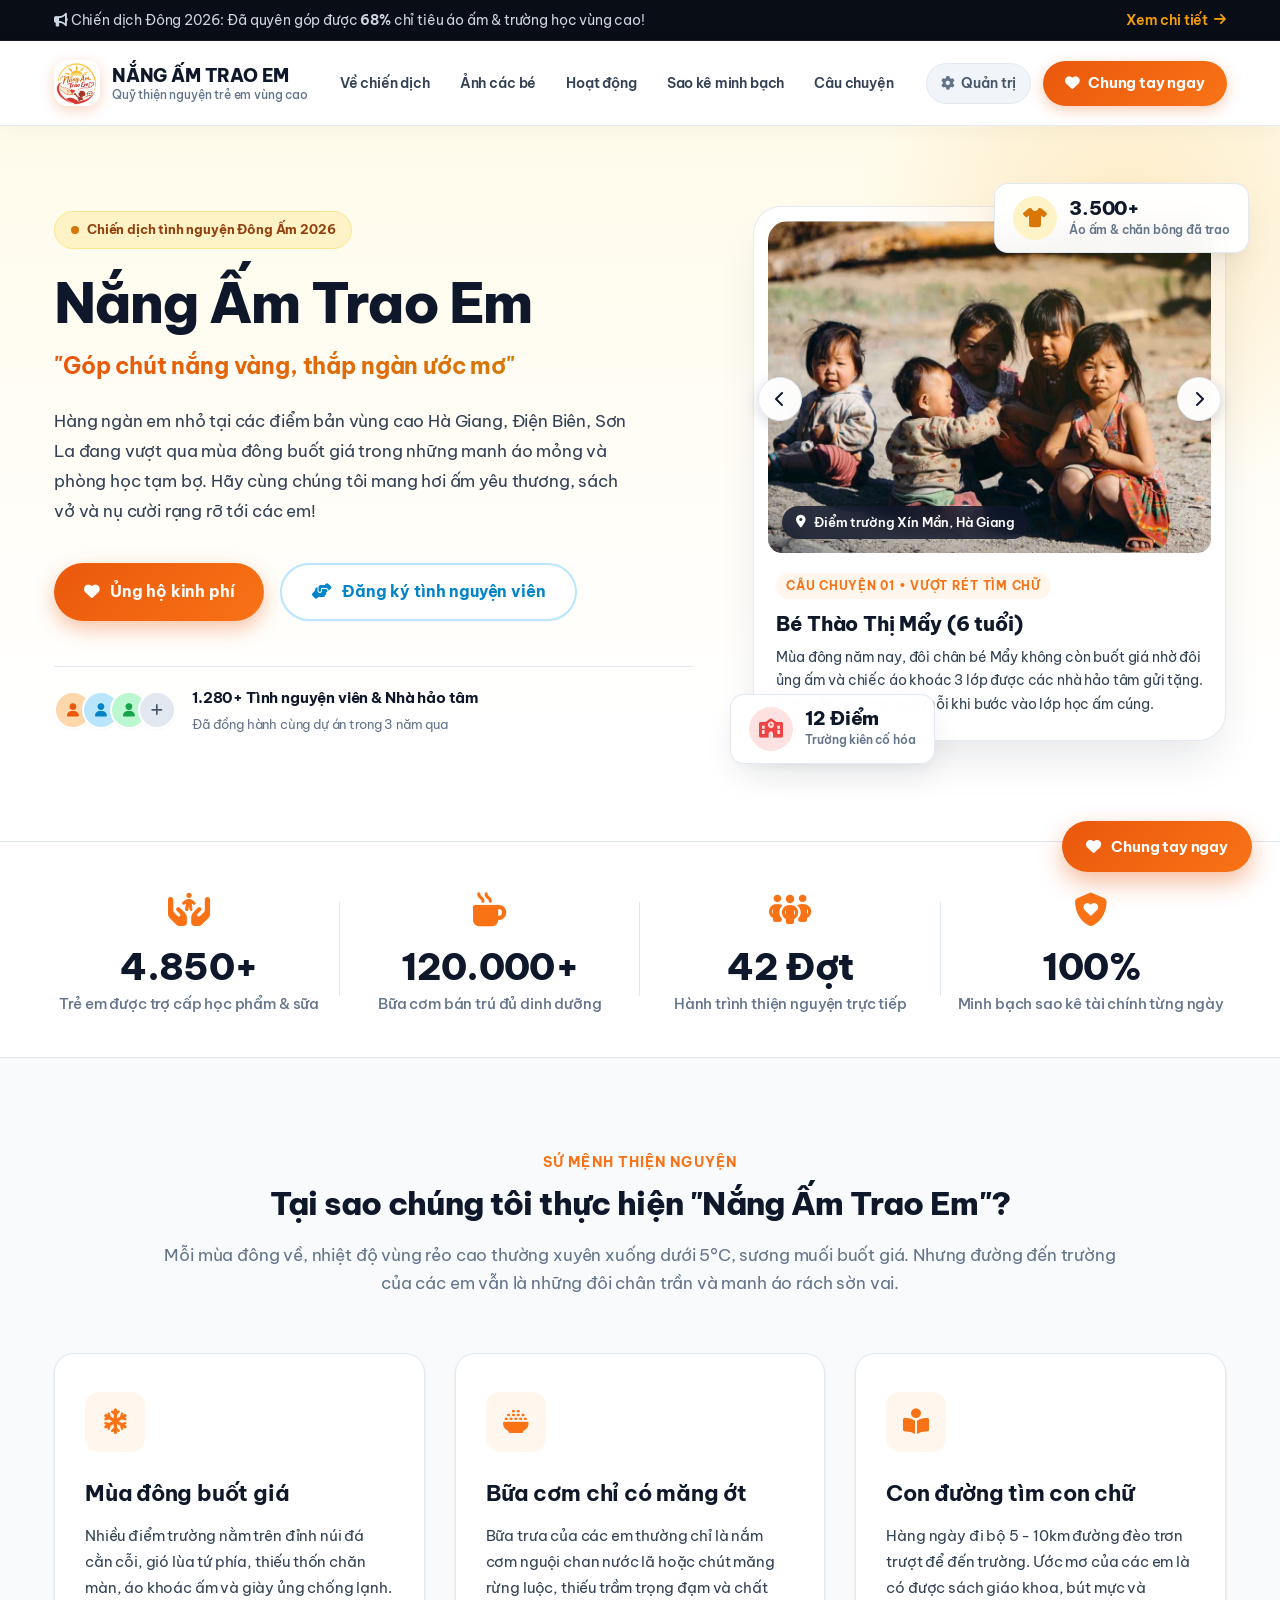
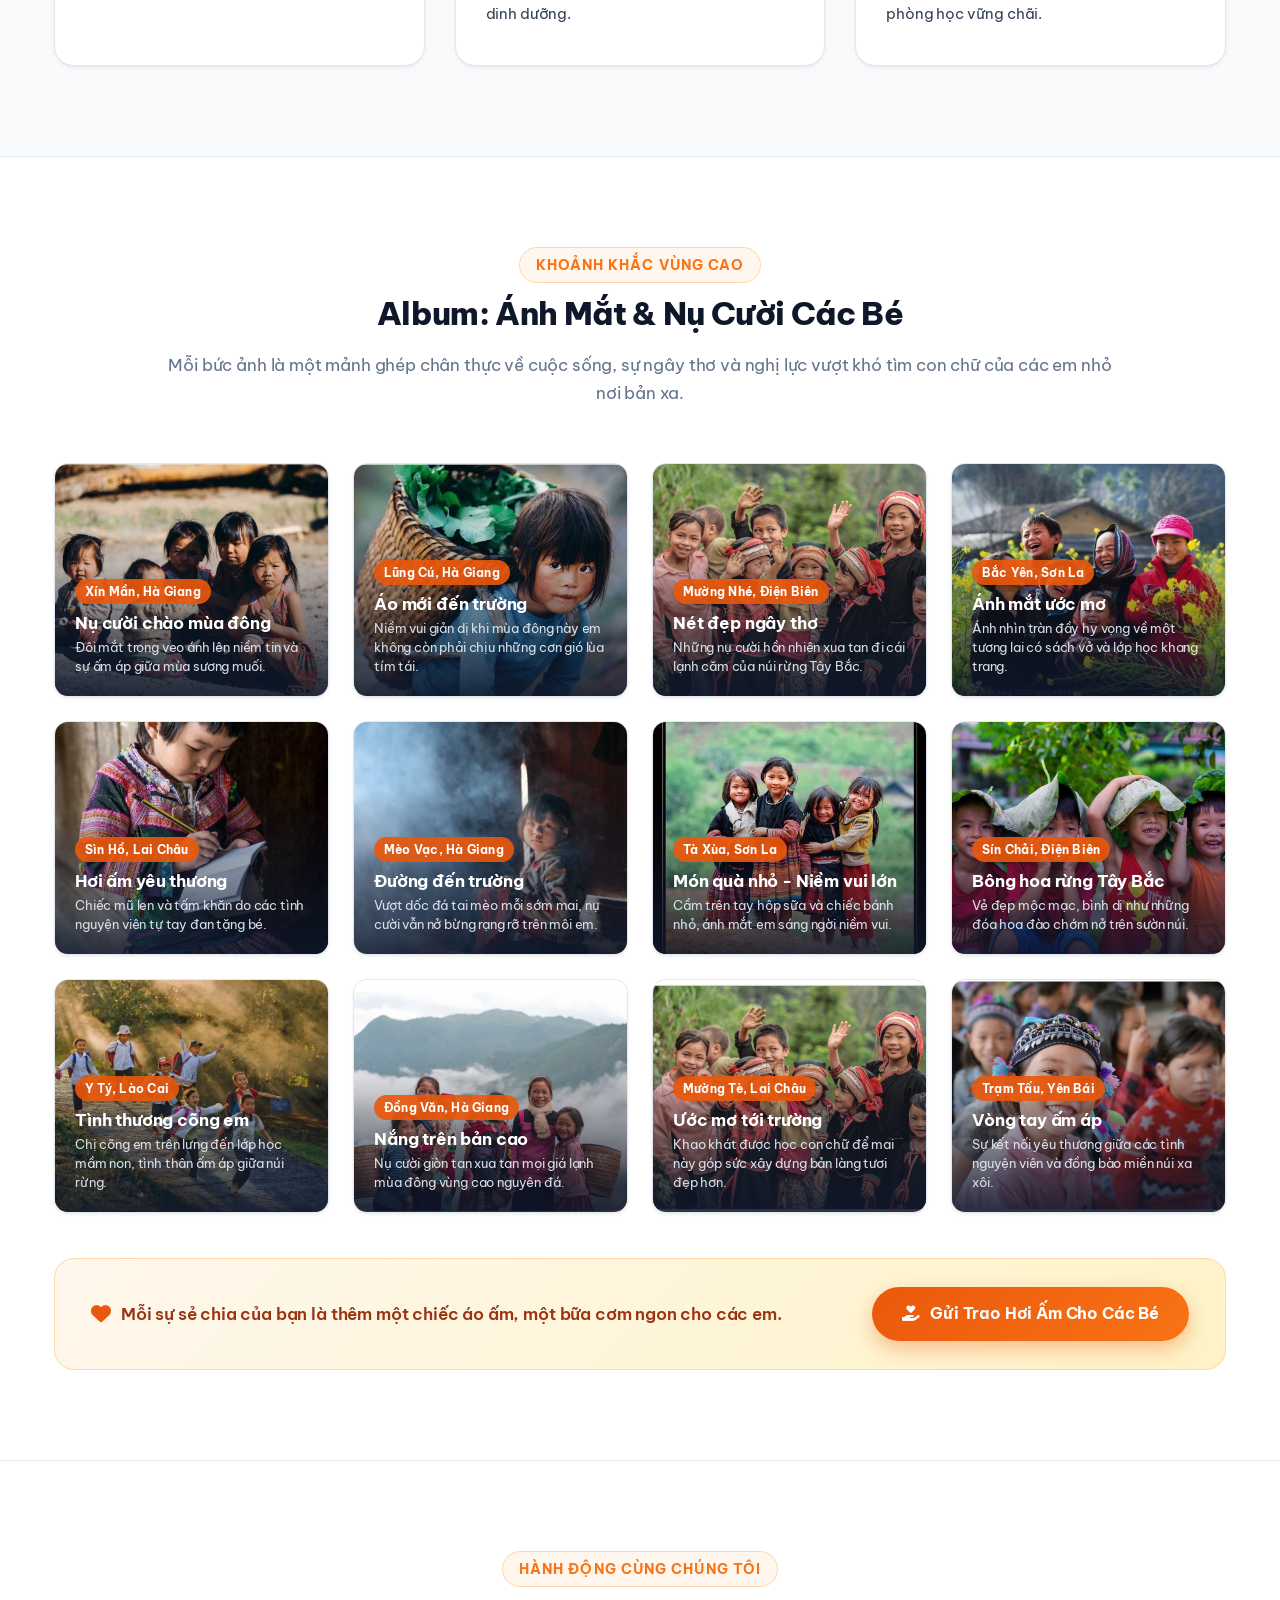
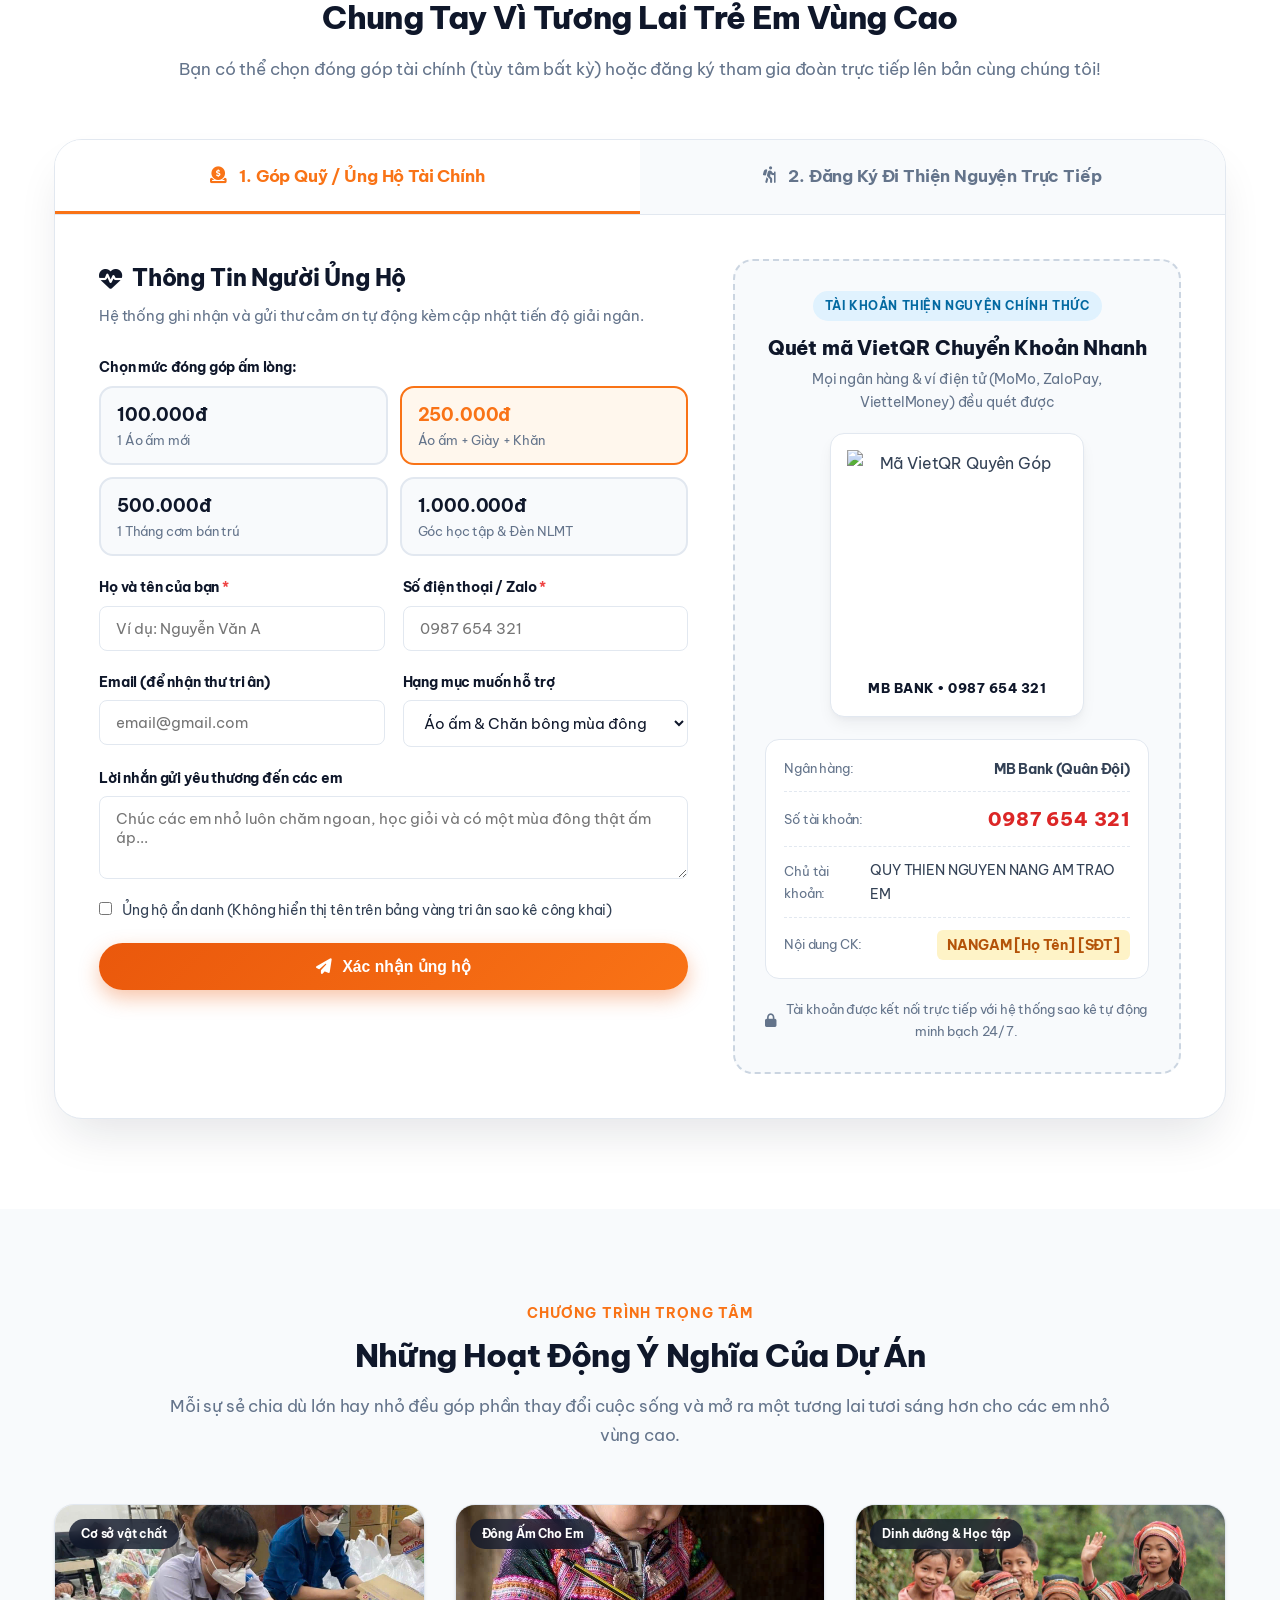
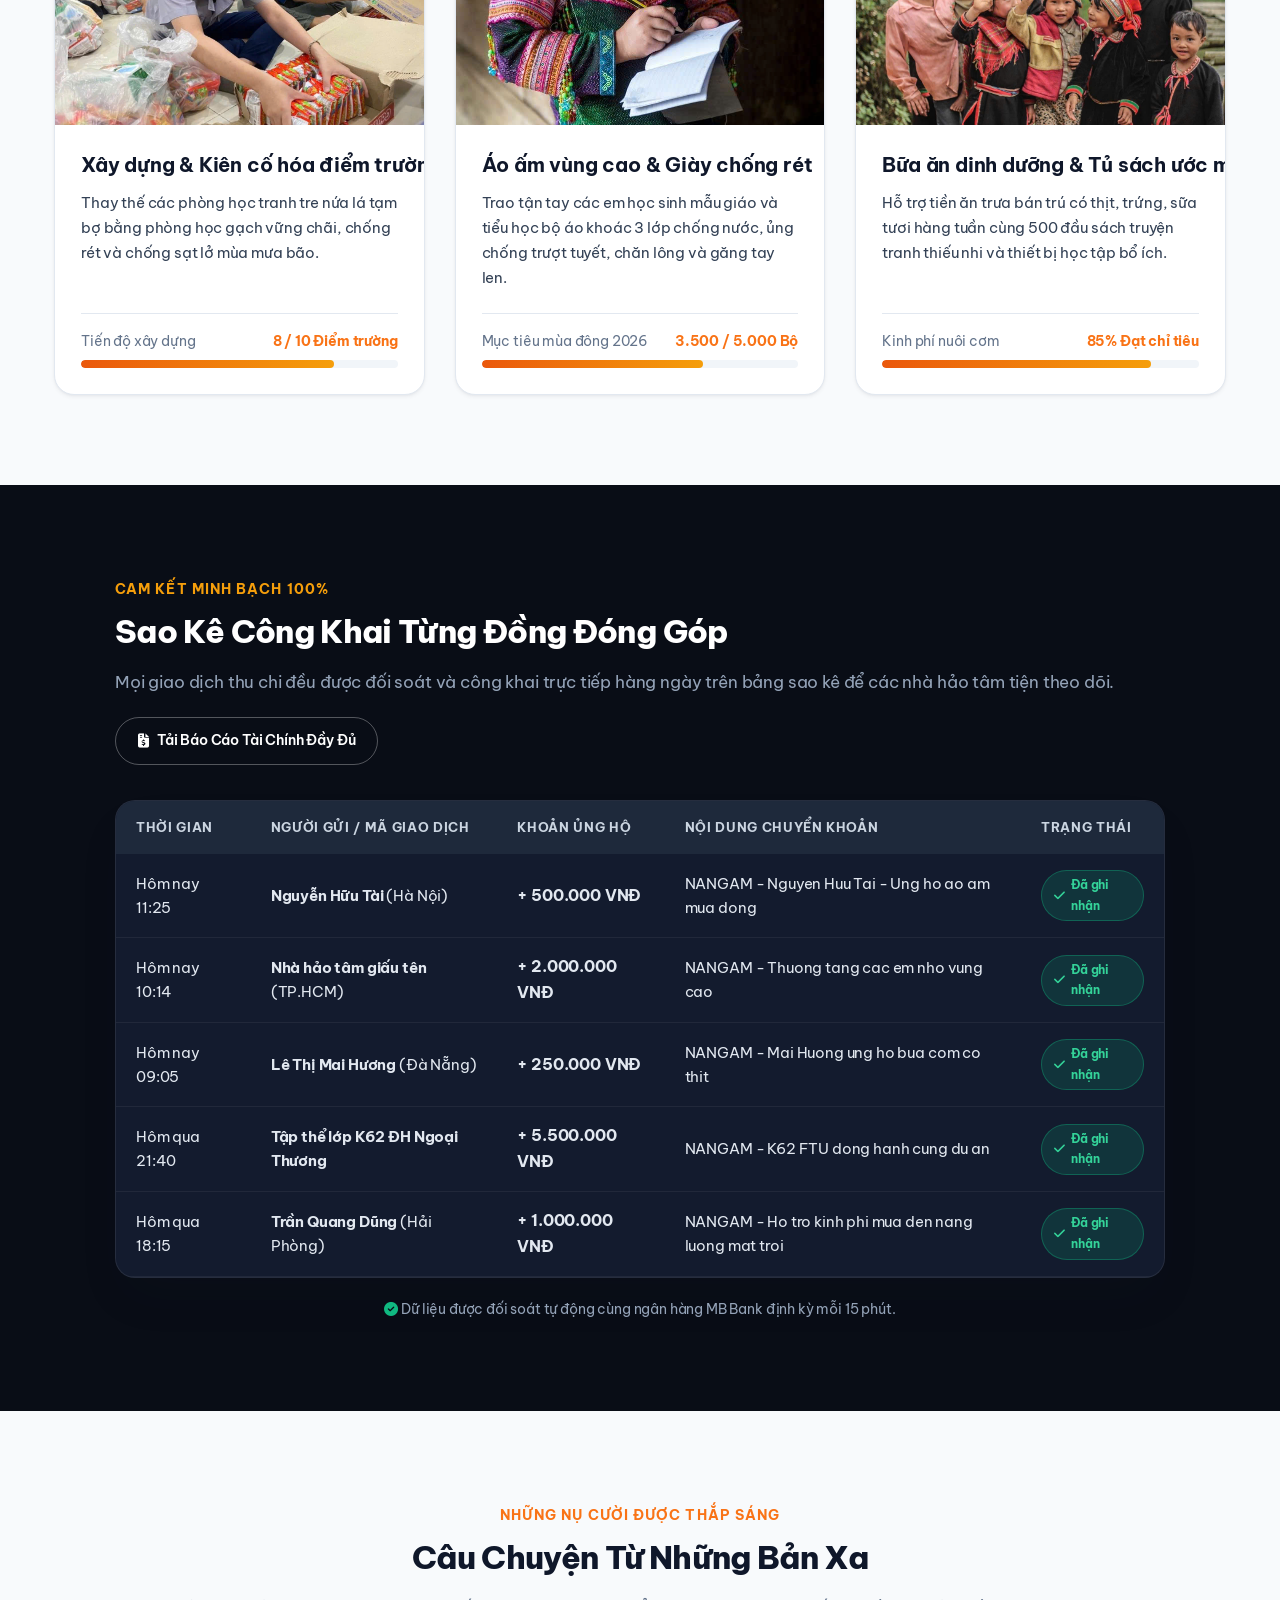
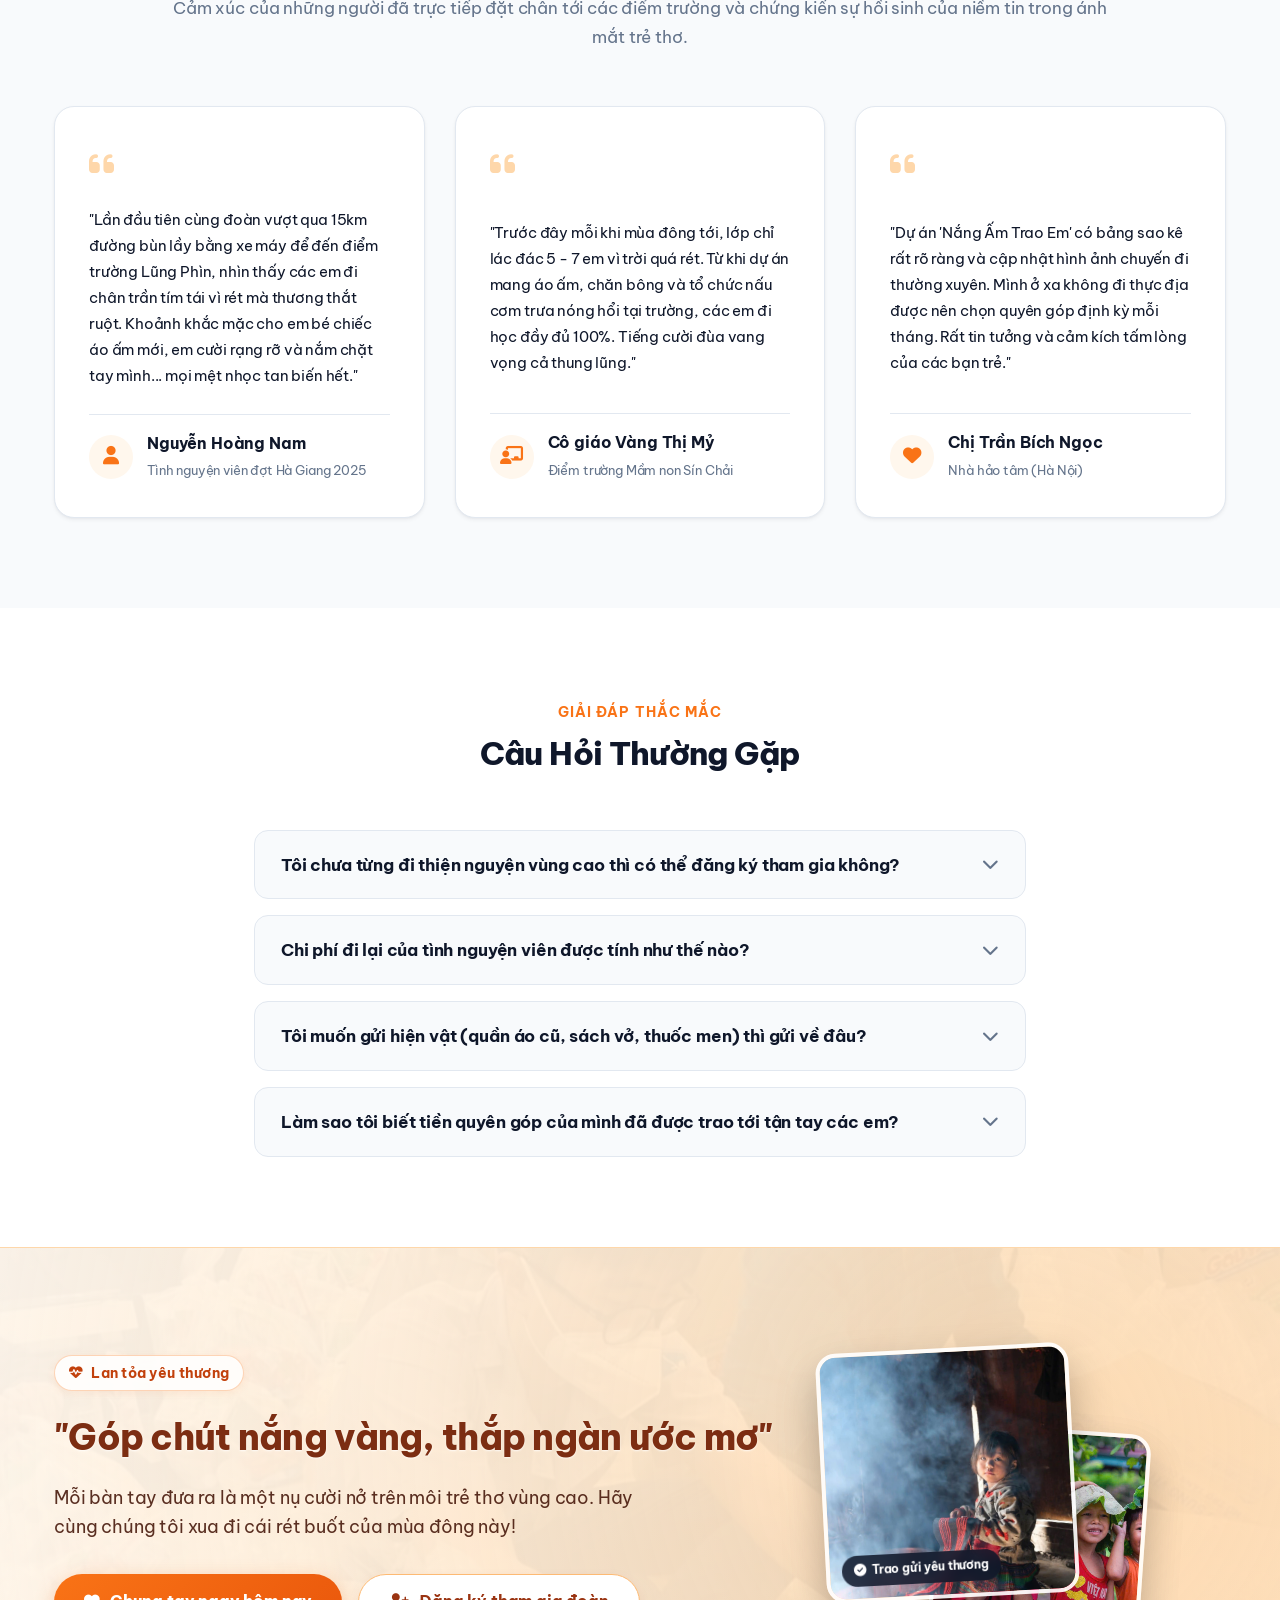
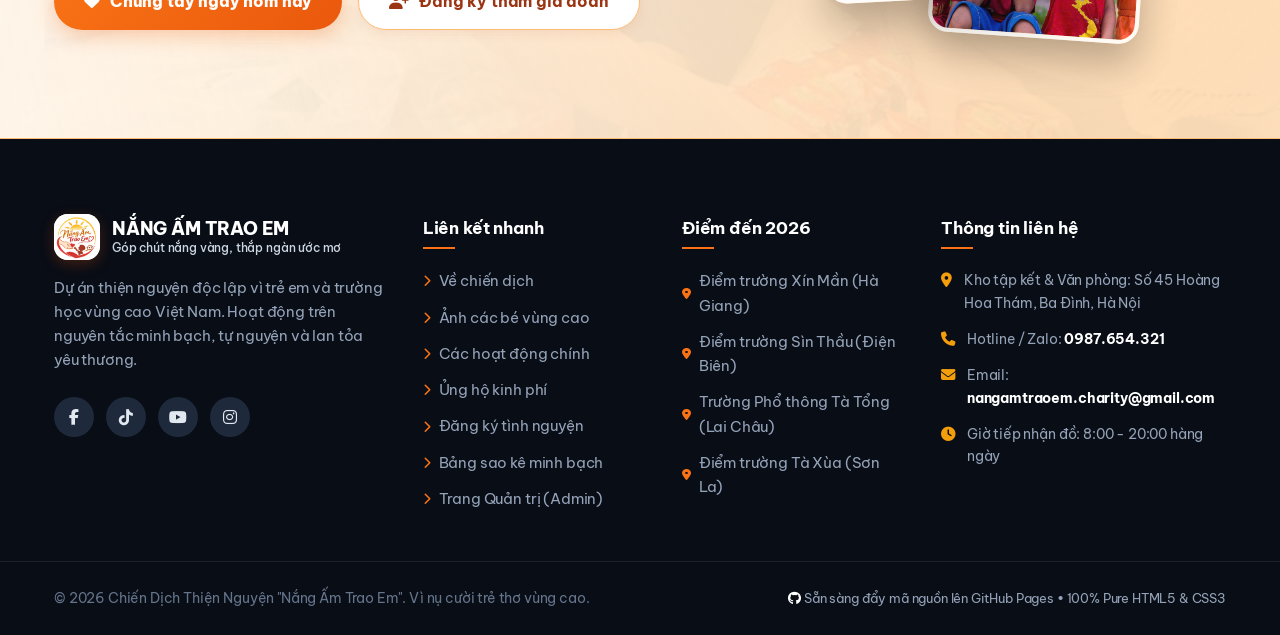
==== commit 753bedb7: "update" ====
--- a/index.html
+++ b/index.html
@@ -12,13 +12,13 @@
 </head>
 <body>
 
-  <!-- Floating quick action button for mobile/scroll -->
+  
   <a href="#action-section" class="floating-cta" title="Quyên góp ngay">
     <i class="fa-solid fa-heart"></i>
     <span>Chung tay ngay</span>
   </a>
 
-  <!-- Top Announcement Bar -->
+  
   <div class="top-bar">
     <div class="container top-bar-content">
       <span><i class="fa-solid fa-bullhorn"></i> Chiến dịch Đông 2026: Đã quyên góp được <strong>68%</strong> chỉ tiêu áo ấm & trường học vùng cao!</span>
@@ -26,18 +26,18 @@
     </div>
   </div>
 
-  <!-- Header / Navigation -->
+  
   <header class="header">
     <div class="container nav-container">
       <a href="#" class="logo">
-        <div class="logo-icon"><i class="fa-solid fa-sun"></i></div>
+        <div class="logo-icon"><img src="assets/images/logo.jpg" alt="Logo Nắng Ấm Trao Em" class="logo-img"></div>
         <div class="logo-text">
           <span class="brand-title">NẮNG ẤM TRAO EM</span>
           <span class="brand-sub">Quỹ thiện nguyện trẻ em vùng cao</span>
         </div>
       </a>
 
-      <!-- Pure CSS Mobile Menu Toggle -->
+      
       <input type="checkbox" id="nav-toggle" class="nav-toggle">
       <label for="nav-toggle" class="nav-toggle-label" aria-label="Menu">
         <span></span>
@@ -68,7 +68,7 @@
   </header>
 
   <main>
-    <!-- Hero Section -->
+    
     <section class="hero">
       <div class="container hero-container">
         <div class="hero-content">
@@ -93,7 +93,7 @@
             </a>
           </div>
 
-          <!-- Quick Trust Proof -->
+          
           <div class="hero-trust">
             <div class="trust-avatars">
               <span class="trust-avatar"><i class="fa-solid fa-user"></i></span>
@@ -109,15 +109,108 @@
         </div>
 
         <div class="hero-visual">
-          <div class="hero-card-main">
-            <div class="hero-image-wrapper">
-              <img src="assets/images/embevungcao.jpg" alt="Em bé vùng cao ấm áp nụ cười" class="hero-img">
-              <div class="hero-tag">
-                <i class="fa-solid fa-location-dot"></i> Điểm trường Xín Mần, Hà Giang
-              </div>
-            </div>
-
-            <!-- Floating Stat Badges -->
+          <div class="hero-slider-container">
+            <!-- Pure CSS Slider Radio Controls -->
+            <input type="radio" name="hero-slide" id="hero-slide-1" class="hero-slide-radio" checked>
+            <input type="radio" name="hero-slide" id="hero-slide-2" class="hero-slide-radio">
+            <input type="radio" name="hero-slide" id="hero-slide-3" class="hero-slide-radio">
+            <input type="radio" name="hero-slide" id="hero-slide-4" class="hero-slide-radio">
+
+            <!-- Slider Arrows (Pure CSS Label Controls) -->
+            <div class="slider-arrow-controls">
+              <div class="arrow-group arrow-group-1">
+                <label for="hero-slide-4" class="slider-arrow slider-arrow-prev" aria-label="Câu chuyện trước">
+                  <i class="fa-solid fa-chevron-left"></i>
+                </label>
+                <label for="hero-slide-2" class="slider-arrow slider-arrow-next" aria-label="Câu chuyện tiếp theo">
+                  <i class="fa-solid fa-chevron-right"></i>
+                </label>
+              </div>
+              <div class="arrow-group arrow-group-2">
+                <label for="hero-slide-1" class="slider-arrow slider-arrow-prev" aria-label="Câu chuyện trước">
+                  <i class="fa-solid fa-chevron-left"></i>
+                </label>
+                <label for="hero-slide-3" class="slider-arrow slider-arrow-next" aria-label="Câu chuyện tiếp theo">
+                  <i class="fa-solid fa-chevron-right"></i>
+                </label>
+              </div>
+              <div class="arrow-group arrow-group-3">
+                <label for="hero-slide-2" class="slider-arrow slider-arrow-prev" aria-label="Câu chuyện trước">
+                  <i class="fa-solid fa-chevron-left"></i>
+                </label>
+                <label for="hero-slide-4" class="slider-arrow slider-arrow-next" aria-label="Câu chuyện tiếp theo">
+                  <i class="fa-solid fa-chevron-right"></i>
+                </label>
+              </div>
+              <div class="arrow-group arrow-group-4">
+                <label for="hero-slide-3" class="slider-arrow slider-arrow-prev" aria-label="Câu chuyện trước">
+                  <i class="fa-solid fa-chevron-left"></i>
+                </label>
+                <label for="hero-slide-1" class="slider-arrow slider-arrow-next" aria-label="Câu chuyện tiếp theo">
+                  <i class="fa-solid fa-chevron-right"></i>
+                </label>
+              </div>
+            </div>
+
+            <!-- Slides Wrapper -->
+            <div class="hero-slides-wrapper">
+              <div class="hero-slide-item hero-slide-item-1">
+                <div class="hero-slide-media">
+                  <img src="assets/images/embevungcao.jpg" alt="Bé Thào Thị Mẩy - Điểm trường Xín Mần" class="hero-img">
+                  <div class="hero-tag">
+                    <i class="fa-solid fa-location-dot"></i> Điểm trường Xín Mần, Hà Giang
+                  </div>
+                </div>
+                <div class="hero-slide-story">
+                  <div class="hero-slide-badge">Câu chuyện 01 • Vượt rét tìm chữ</div>
+                  <h3 class="hero-story-title">Bé Thào Thị Mẩy (6 tuổi)</h3>
+                  <p class="hero-story-desc">Mùa đông năm nay, đôi chân bé Mẩy không còn buốt giá nhờ đôi ủng ấm và chiếc áo khoác 3 lớp được các nhà hảo tâm gửi tặng. Ánh mắt em rạng ngời mỗi khi bước vào lớp học ấm cúng.</p>
+                </div>
+              </div>
+
+              <div class="hero-slide-item hero-slide-item-2">
+                <div class="hero-slide-media">
+                  <img src="assets/images/embevungcao1.jpg" alt="Hai anh em Vàng A Páo - Bản Lũng Cú" class="hero-img">
+                  <div class="hero-tag">
+                    <i class="fa-solid fa-location-dot"></i> Bản Lũng Cú, Hà Giang
+                  </div>
+                </div>
+                <div class="hero-slide-story">
+                  <div class="hero-slide-badge">Câu chuyện 02 • Bữa cơm có thịt</div>
+                  <h3 class="hero-story-title">Hai anh em Vàng A Páo</h3>
+                  <p class="hero-story-desc">Trước đây, bữa trưa của hai anh em chỉ có nắm cơm nguội chấm muối ớt. Giờ đây, những bữa cơm bán trú nóng hổi đầy đủ thịt trứng đã tiếp thêm năng lượng để các em theo đuổi ước mơ.</p>
+                </div>
+              </div>
+
+              <div class="hero-slide-item hero-slide-item-3">
+                <div class="hero-slide-media">
+                  <img src="assets/images/embevungcao2.jpg" alt="Bé Sùng A Dơ - Bản Sín Chải" class="hero-img">
+                  <div class="hero-tag">
+                    <i class="fa-solid fa-location-dot"></i> Bản Sín Chải, Điện Biên
+                  </div>
+                </div>
+                <div class="hero-slide-story">
+                  <div class="hero-slide-badge">Câu chuyện 03 • Tủ sách ước mơ</div>
+                  <h3 class="hero-story-title">Bé Sùng A Dơ (8 tuổi)</h3>
+                  <p class="hero-story-desc">Niềm đam mê khám phá thế giới qua từng trang sách truyện tranh mới. Em ước mơ sau này trở thành thầy giáo để trở về dạy chữ cho các em nhỏ trong bản làng mình.</p>
+                </div>
+              </div>
+
+              <div class="hero-slide-item hero-slide-item-4">
+                <div class="hero-slide-media">
+                  <img src="assets/images/embevungcao3.jpg" alt="Bé Lầu Thị Hoa - Tà Xùa" class="hero-img">
+                  <div class="hero-tag">
+                    <i class="fa-solid fa-location-dot"></i> Điểm trường Tà Xùa, Sơn La
+                  </div>
+                </div>
+                <div class="hero-slide-story">
+                  <div class="hero-slide-badge">Câu chuyện 04 • Điểm trường kiên cố</div>
+                  <h3 class="hero-story-title">Bé Lầu Thị Hoa (7 tuổi)</h3>
+                  <p class="hero-story-desc">Lớp học mái tôn gió lùa ngày nào nay đã được thay thế bằng phòng học tường gạch vững chãi, có điện năng lượng mặt trời thắp sáng những ước mơ bay cao của đàn em nhỏ.</p>
+                </div>
+              </div>
+            </div>
+
             <div class="floating-badge badge-top-right">
               <div class="icon-circle sun-glow"><i class="fa-solid fa-shirt"></i></div>
               <div>
@@ -138,7 +231,7 @@
       </div>
     </section>
 
-    <!-- Impact Counter Bar -->
+    
     <section class="metrics-bar">
       <div class="container metrics-grid">
         <div class="metric-item">
@@ -164,7 +257,7 @@
       </div>
     </section>
 
-    <!-- About Section -->
+    
     <section class="section about-section" id="about">
       <div class="container">
         <div class="section-header">
@@ -180,7 +273,7 @@
             <p>Nhiều điểm trường nằm trên đỉnh núi đá cằn cỗi, gió lùa tứ phía, thiếu thốn chăn màn, áo khoác ấm và giày ủng chống lạnh.</p>
           </div>
 
-          <div class="about-card highlight">
+          <div class="about-card">
             <div class="card-icon"><i class="fa-solid fa-bowl-rice"></i></div>
             <h3>Bữa cơm chỉ có măng ớt</h3>
             <p>Bữa trưa của các em thường chỉ là nắm cơm nguội chan nước lã hoặc chút măng rừng luộc, thiếu trầm trọng đạm và chất dinh dưỡng.</p>
@@ -195,7 +288,7 @@
       </div>
     </section>
 
-    <!-- Section Gallery: Nụ Cười & Ánh Mắt Các Bé Vùng Cao -->
+    
     <section class="section gallery-section" id="gallery">
       <div class="container">
         <div class="section-header">
@@ -205,7 +298,7 @@
         </div>
 
         <div class="gallery-grid">
-          <!-- Item 1 -->
+          
           <div class="gallery-card">
             <div class="gallery-img-wrapper">
               <img src="assets/images/embevungcao.jpg" alt="Bé gái vùng cao với đôi mắt sáng ngời" class="gallery-img" loading="lazy">
@@ -217,7 +310,7 @@
             </div>
           </div>
 
-          <!-- Item 2 -->
+          
           <div class="gallery-card">
             <div class="gallery-img-wrapper">
               <img src="assets/images/embevungcao1.jpg" alt="Em bé với chiếc áo ấm mới" class="gallery-img" loading="lazy">
@@ -229,7 +322,7 @@
             </div>
           </div>
 
-          <!-- Item 3 -->
+          
           <div class="gallery-card">
             <div class="gallery-img-wrapper">
               <img src="assets/images/embevungcao2.jpg" alt="Nụ cười hồn nhiên của em bé bản xa" class="gallery-img" loading="lazy">
@@ -241,7 +334,7 @@
             </div>
           </div>
 
-          <!-- Item 4 -->
+          
           <div class="gallery-card">
             <div class="gallery-img-wrapper">
               <img src="assets/images/embevungcao3.jpg" alt="Ánh mắt trong trẻo thơ ngây" class="gallery-img" loading="lazy">
@@ -253,7 +346,7 @@
             </div>
           </div>
 
-          <!-- Item 5 -->
+          
           <div class="gallery-card">
             <div class="gallery-img-wrapper">
               <img src="assets/images/embevungcao4.jpg" alt="Em bé vùng cao ấm áp trong khăn len" class="gallery-img" loading="lazy">
@@ -265,7 +358,7 @@
             </div>
           </div>
 
-          <!-- Item 6 -->
+          
           <div class="gallery-card">
             <div class="gallery-img-wrapper">
               <img src="assets/images/embevungcao5.jpg" alt="Những bước chân tìm con chữ" class="gallery-img" loading="lazy">
@@ -277,7 +370,7 @@
             </div>
           </div>
 
-          <!-- Item 7 -->
+          
           <div class="gallery-card">
             <div class="gallery-img-wrapper">
               <img src="assets/images/embevungcao6.jpg" alt="Khoảnh khắc bé nhận quà thiện nguyện" class="gallery-img" loading="lazy">
@@ -289,7 +382,7 @@
             </div>
           </div>
 
-          <!-- Item 8 -->
+          
           <div class="gallery-card">
             <div class="gallery-img-wrapper">
               <img src="assets/images/embevungcao7.jpg" alt="Gương mặt đáng yêu của bé gái vùng cao" class="gallery-img" loading="lazy">
@@ -301,7 +394,7 @@
             </div>
           </div>
 
-          <!-- Item 9 -->
+          
           <div class="gallery-card">
             <div class="gallery-img-wrapper">
               <img src="assets/images/embevungcao8.jpg" alt="Hai chị em vùng cao chăm nhau" class="gallery-img" loading="lazy">
@@ -313,7 +406,7 @@
             </div>
           </div>
 
-          <!-- Item 10 -->
+          
           <div class="gallery-card">
             <div class="gallery-img-wrapper">
               <img src="assets/images/embevungcao9.jpg" alt="Nụ cười trong veo của em nhỏ" class="gallery-img" loading="lazy">
@@ -325,7 +418,7 @@
             </div>
           </div>
 
-          <!-- Item 11 -->
+          
           <div class="gallery-card">
             <div class="gallery-img-wrapper">
               <img src="assets/images/embevungcao10.jpg" alt="Ánh mắt chân chất của cậu bé bản xa" class="gallery-img" loading="lazy">
@@ -337,7 +430,7 @@
             </div>
           </div>
 
-          <!-- Item 12 -->
+          
           <div class="gallery-card">
             <div class="gallery-img-wrapper">
               <img src="assets/images/embevungcao11.jpg" alt="Khoảnh khắc xúc động cùng tình nguyện viên" class="gallery-img" loading="lazy">
@@ -359,7 +452,7 @@
       </div>
     </section>
 
-    <!-- Action Section: Dual Tabs (Donation & Volunteer Registration) -->
+    
     <section class="section action-section" id="action-section">
       <div class="container">
         <div class="section-header">
@@ -369,11 +462,11 @@
         </div>
 
         <div class="action-box">
-          <!-- Radio controllers for Pure CSS Tab Switching -->
+          
           <input type="radio" name="action-tab" id="tab-donate" class="tab-control-input" checked>
           <input type="radio" name="action-tab" id="tab-volunteer" class="tab-control-input">
 
-          <!-- Tab Navigation Buttons (Labels) -->
+          
           <div class="tab-nav">
             <label for="tab-donate" class="tab-label tab-label-donate">
               <i class="fa-solid fa-circle-dollar-to-slot"></i>
@@ -385,15 +478,15 @@
             </label>
           </div>
 
-          <!-- TAB 1 CONTENT: QUYÊN GÓP TIỀN -->
+          
           <div class="tab-pane tab-pane-donate">
             <div class="action-grid">
-              <!-- Left: Interactive Form & Presets -->
+              
               <div class="form-wrapper">
                 <h3 class="pane-title"><i class="fa-solid fa-heart-pulse"></i> Thông Tin Người Ủng Hộ</h3>
                 <p class="pane-subtitle">Hệ thống ghi nhận và gửi thư cảm ơn tự động kèm cập nhật tiến độ giải ngân.</p>
 
-                <!-- Feedback alert when form submitted -->
+                
                 <div id="donate-success" class="success-message">
                   <div class="success-icon"><i class="fa-solid fa-circle-check"></i></div>
                   <div>
@@ -481,7 +574,7 @@
                 </form>
               </div>
 
-              <!-- Right: Bank Transfer & VietQR Card -->
+              
               <div class="qr-wrapper">
                 <div class="qr-card">
                   <div class="qr-card-header">
@@ -523,10 +616,10 @@
             </div>
           </div>
 
-          <!-- TAB 2 CONTENT: ĐĂNG KÝ TÌNH NGUYỆN VIÊN TRỰC TIẾP -->
+          
           <div class="tab-pane tab-pane-volunteer">
             <div class="action-grid volunteer-grid">
-              <!-- Left: Form Đăng ký đi vùng cao -->
+              
               <div class="form-wrapper">
                 <h3 class="pane-title"><i class="fa-solid fa-map-location-dot"></i> Đơn Đăng Ký Tình Nguyện Viên Vùng Cao</h3>
                 <p class="pane-subtitle">Hành trình thiện nguyện mang hơi ấm trực tiếp tới các em nhỏ bản xa. Đội ngũ điều phối sẽ liên hệ phỏng vấn & hướng dẫn chuẩn bị trong vòng 24h.</p>
@@ -629,7 +722,7 @@
                 </form>
               </div>
 
-              <!-- Right: Volunteer trip details card -->
+              
               <div class="volunteer-info-wrapper">
                 <div class="trip-card">
                   <div class="trip-header">
@@ -688,7 +781,7 @@
       </div>
     </section>
 
-    <!-- Project Activities / Impact Section -->
+    
     <section class="section activities-section" id="impact">
       <div class="container">
         <div class="section-header">
@@ -698,7 +791,7 @@
         </div>
 
         <div class="cards-grid">
-          <!-- Card 1 -->
+          
           <div class="activity-card">
             <div class="card-media">
               <img src="assets/images/hotrotuthien.jpg" alt="Xây điểm trường kiên cố cho các bé" class="card-img">
@@ -719,7 +812,7 @@
             </div>
           </div>
 
-          <!-- Card 2 -->
+          
           <div class="activity-card">
             <div class="card-media">
               <img src="assets/images/embevungcao4.jpg" alt="Áo ấm mùa đông cho em bé vùng cao" class="card-img">
@@ -740,7 +833,7 @@
             </div>
           </div>
 
-          <!-- Card 3 -->
+          
           <div class="activity-card">
             <div class="card-media">
               <img src="assets/images/embevungcao2.jpg" alt="Bữa ăn dinh dưỡng và nụ cười rạng rỡ của bé" class="card-img">
@@ -764,7 +857,7 @@
       </div>
     </section>
 
-    <!-- Transparency / Financial Accountability Section -->
+    
     <section class="section transparency-section" id="transparency">
       <div class="container">
         <div class="transparency-box">
@@ -779,7 +872,7 @@
             </a>
           </div>
 
-          <!-- Recent Public Transactions Table -->
+          
           <div class="table-responsive">
             <table class="saoke-table">
               <thead>
@@ -838,7 +931,7 @@
       </div>
     </section>
 
-    <!-- Warm Stories / Testimonials Section -->
+    
     <section class="section stories-section" id="stories">
       <div class="container">
         <div class="section-header">
@@ -887,7 +980,7 @@
       </div>
     </section>
 
-    <!-- FAQ Accordion (Pure CSS :checked accordion) -->
+    
     <section class="section faq-section">
       <div class="container faq-container">
         <div class="section-header">
@@ -896,7 +989,7 @@
         </div>
 
         <div class="accordion">
-          <!-- Accordion Item 1 -->
+          
           <div class="accordion-item">
             <input type="checkbox" id="faq-1" class="accordion-toggle">
             <label for="faq-1" class="accordion-header">
@@ -908,7 +1001,7 @@
             </div>
           </div>
 
-          <!-- Accordion Item 2 -->
+          
           <div class="accordion-item">
             <input type="checkbox" id="faq-2" class="accordion-toggle">
             <label for="faq-2" class="accordion-header">
@@ -920,7 +1013,7 @@
             </div>
           </div>
 
-          <!-- Accordion Item 3 -->
+          
           <div class="accordion-item">
             <input type="checkbox" id="faq-3" class="accordion-toggle">
             <label for="faq-3" class="accordion-header">
@@ -932,7 +1025,7 @@
             </div>
           </div>
 
-          <!-- Accordion Item 4 -->
+          
           <div class="accordion-item">
             <input type="checkbox" id="faq-4" class="accordion-toggle">
             <label for="faq-4" class="accordion-header">
@@ -947,25 +1040,39 @@
       </div>
     </section>
 
-    <!-- Bottom Call To Action Banner -->
+    
     <section class="cta-banner">
-      <div class="container cta-content">
-        <h2>"Góp chút nắng vàng, thắp ngàn ước mơ"</h2>
-        <p>Mỗi bàn tay đưa ra là một nụ cười nở trên môi trẻ thơ vùng cao. Hãy cùng chúng tôi xua đi cái rét buốt của mùa đông này!</p>
-        <div class="cta-btns">
-          <a href="#action-section" class="btn btn-cta-primary"><i class="fa-solid fa-heart"></i> Chung tay ngay hôm nay</a>
-          <a href="#action-section" class="btn btn-cta-secondary"><i class="fa-solid fa-user-plus"></i> Đăng ký tham gia đoàn</a>
+      <div class="cta-banner-bg" style="background-image: url('assets/images/hotrotuthien.jpg');"></div>
+      <div class="cta-banner-overlay"></div>
+      <div class="container cta-container-custom">
+        <div class="cta-content">
+          <div class="cta-badge"><i class="fa-solid fa-heart-pulse"></i> Lan tỏa yêu thương</div>
+          <h2 class="cta-title">"Góp chút nắng vàng, thắp ngàn ước mơ"</h2>
+          <p class="cta-desc">Mỗi bàn tay đưa ra là một nụ cười nở trên môi trẻ thơ vùng cao. Hãy cùng chúng tôi xua đi cái rét buốt của mùa đông này!</p>
+          <div class="cta-btns">
+            <a href="#action-section" class="btn btn-cta-primary"><i class="fa-solid fa-heart"></i> Chung tay ngay hôm nay</a>
+            <a href="#action-section" class="btn btn-cta-secondary"><i class="fa-solid fa-user-plus"></i> Đăng ký tham gia đoàn</a>
+          </div>
+        </div>
+        <div class="cta-gallery">
+          <div class="cta-img-card cta-card-main">
+            <img src="assets/images/embevungcao5.jpg" alt="Các bé nhận quà ấm áp">
+            <span class="cta-img-tag"><i class="fa-solid fa-circle-check"></i> Trao gửi yêu thương</span>
+          </div>
+          <div class="cta-img-card cta-card-sub">
+            <img src="assets/images/embevungcao7.jpg" alt="Nụ cười hồn nhiên của em bé vùng cao">
+          </div>
         </div>
       </div>
     </section>
   </main>
 
-  <!-- Footer -->
+  
   <footer class="footer">
     <div class="container footer-grid">
       <div class="footer-col col-brand">
         <div class="logo footer-logo">
-          <div class="logo-icon"><i class="fa-solid fa-sun"></i></div>
+          <div class="logo-icon"><img src="assets/images/logo.jpg" alt="Logo Nắng Ấm Trao Em" class="logo-img"></div>
           <div class="logo-text">
             <span class="brand-title">NẮNG ẤM TRAO EM</span>
             <span class="brand-sub">Góp chút nắng vàng, thắp ngàn ước mơ</span>
--- a/assets/css/style.css
+++ b/assets/css/style.css
@@ -1,56 +1,54 @@
 @charset "UTF-8";
-/* ==========================================================================
-   NẮNG ẤM TRAO EM - MODERN STYLESHEET (100% PURE CSS3, NO JS)
-   Font tối ưu tiếng Việt 100%: 'Be Vietnam Pro', sans-serif
-   Phong cách thiết kế: Glassmorphism, Micro-interactions, Soft Shadows
-   ========================================================================== */
-
-/* --- CSS Variables & Design System --- */
+
+
+
 :root {
-  --primary: #f97316;              /* Cam ấm áp hiện đại */
+  --primary: #f97316;
   --primary-hover: #ea580c;
   --primary-light: #fff7ed;
   --primary-glow: rgba(249, 115, 22, 0.28);
-  
-  --secondary: #0284c7;            /* Xanh hy vọng */
+
+  --secondary: #0284c7;
   --secondary-hover: #0369a1;
   --secondary-light: #f0f9ff;
-  
-  --accent-gold: #f59e0b;          /* Nắng vàng */
+
+  --accent-gold: #f59e0b;
   --accent-gold-light: #fef3c7;
-  
-  --text-title: #0f172a;           /* Đen than sang trọng */
-  --text-body: #334155;            /* Xám đậm dễ đọc chuẩn UX */
+
+  --text-title: #0f172a;
+  --text-body: #334155;
   --text-muted: #64748b;
   --text-light: #94a3b8;
-  
+
   --bg-page: #f8fafc;
   --bg-surface: #ffffff;
   --bg-subtle: #f1f5f9;
   --border-light: #e2e8f0;
   --border-hover: #cbd5e1;
-  
+
   --success: #10b981;
   --success-light: #ecfdf5;
   --danger: #ef4444;
-  
+
   --shadow-xs: 0 1px 2px rgba(15, 23, 42, 0.04);
   --shadow-sm: 0 2px 4px rgba(15, 23, 42, 0.05), 0 1px 2px rgba(15, 23, 42, 0.03);
   --shadow-md: 0 8px 16px -2px rgba(15, 23, 42, 0.06), 0 3px 6px -2px rgba(15, 23, 42, 0.04);
   --shadow-lg: 0 16px 32px -4px rgba(15, 23, 42, 0.08), 0 6px 12px -3px rgba(15, 23, 42, 0.04);
   --shadow-xl: 0 24px 48px -12px rgba(15, 23, 42, 0.12);
-  
+
   --radius-sm: 8px;
   --radius-md: 14px;
   --radius-lg: 20px;
   --radius-xl: 28px;
   --radius-full: 9999px;
-  
+
   --font-main: 'Be Vietnam Pro', 'Inter', -apple-system, BlinkMacSystemFont, "Segoe UI", Roboto, Helvetica, Arial, sans-serif;
   --transition: all 0.25s cubic-bezier(0.4, 0, 0.2, 1);
 }
 
-*, *::before, *::after {
+*,
+*::before,
+*::after {
   box-sizing: border-box;
   margin: 0;
   padding: 0;
@@ -98,7 +96,7 @@
   padding-right: 24px;
 }
 
-/* --- Floating Quick CTA --- */
+
 .floating-cta {
   position: fixed;
   bottom: 28px;
@@ -123,13 +121,13 @@
   color: #ffffff;
 }
 
-/* --- Top Announcement Bar --- */
+
 .top-bar {
   background: #090d16;
   color: #cbd5e1;
   font-size: 0.85rem;
   padding: 9px 0;
-  border-bottom: 1px solid rgba(255,255,255,0.06);
+  border-bottom: 1px solid rgba(255, 255, 255, 0.06);
 }
 
 .top-bar-content {
@@ -153,7 +151,7 @@
   transform: translateX(3px);
 }
 
-/* --- Header / Modern Navbar --- */
+
 .header {
   position: sticky;
   top: 0;
@@ -183,22 +181,29 @@
 }
 
 .logo-icon {
-  width: 44px;
-  height: 44px;
+  width: 46px;
+  height: 46px;
   border-radius: var(--radius-md);
-  background: linear-gradient(135deg, #f59e0b, #ea580c);
-  color: #ffffff;
-  display: flex;
-  align-items: center;
-  justify-content: center;
-  font-size: 1.3rem;
-  box-shadow: 0 6px 16px rgba(234, 88, 12, 0.35);
+  overflow: hidden;
+  box-shadow: 0 4px 14px rgba(234, 88, 12, 0.25);
   transition: var(--transition);
   flex-shrink: 0;
+  display: flex;
+  align-items: center;
+  justify-content: center;
+  background: #ffffff;
+}
+
+.logo-img {
+  width: 100%;
+  height: 100%;
+  object-fit: cover;
+  display: block;
 }
 
 .logo:hover .logo-icon {
-  transform: rotate(15deg) scale(1.05);
+  transform: scale(1.06);
+  box-shadow: 0 6px 18px rgba(234, 88, 12, 0.35);
 }
 
 .logo-text {
@@ -313,10 +318,11 @@
   color: #ffffff;
 }
 
-/* Pure CSS Mobile Hamburger Toggle */
+
 .nav-toggle {
   display: none;
 }
+
 .nav-toggle-label {
   display: none;
   flex-direction: column;
@@ -324,6 +330,7 @@
   cursor: pointer;
   padding: 6px;
 }
+
 .nav-toggle-label span {
   width: 26px;
   height: 2.5px;
@@ -332,7 +339,7 @@
   transition: var(--transition);
 }
 
-/* --- Hero Section --- */
+
 .hero {
   position: relative;
   background: linear-gradient(180deg, #fffbeb 0%, #ffffff 85%);
@@ -348,7 +355,7 @@
   width: 550px;
   height: 550px;
   border-radius: 50%;
-  background: radial-gradient(circle, rgba(245, 158, 11, 0.18) 0%, rgba(255,255,255,0) 70%);
+  background: radial-gradient(circle, rgba(245, 158, 11, 0.18) 0%, rgba(255, 255, 255, 0) 70%);
   pointer-events: none;
 }
 
@@ -383,8 +390,17 @@
 }
 
 @keyframes pulse-dot {
-  0%, 100% { opacity: 1; transform: scale(1); }
-  50% { opacity: 0.4; transform: scale(0.85); }
+
+  0%,
+  100% {
+    opacity: 1;
+    transform: scale(1);
+  }
+
+  50% {
+    opacity: 0.4;
+    transform: scale(0.85);
+  }
 }
 
 .hero-title {
@@ -498,10 +514,12 @@
   background-color: #fed7aa;
   color: #ea580c;
 }
+
 .trust-avatar:nth-child(2) {
   background-color: #bae6fd;
   color: #0284c7;
 }
+
 .trust-avatar:nth-child(3) {
   background-color: #bbf7d0;
   color: #16a34a;
@@ -518,25 +536,117 @@
   color: var(--text-muted);
 }
 
-/* Hero Visual Box */
+
 .hero-visual {
   position: relative;
 }
 
-.hero-card-main {
+.hero-slide-radio {
+  position: absolute;
+  opacity: 0;
+  pointer-events: none;
+}
+
+.hero-slider-container {
   position: relative;
   background: #ffffff;
-  padding: 12px;
+  padding: 14px;
   border-radius: var(--radius-xl);
   box-shadow: var(--shadow-xl);
-  border: 1px solid rgba(226, 232, 240, 0.8);
-}
-
-.hero-image-wrapper {
+  border: 1px solid rgba(226, 232, 240, 0.9);
+}
+
+.slider-arrow-controls {
+  position: absolute;
+  top: 36%;
+  left: 0;
+  right: 0;
+  transform: translateY(-50%);
+  pointer-events: none;
+  z-index: 10;
+  display: flex;
+}
+
+.arrow-group {
+  display: none;
+  width: 100%;
+  justify-content: space-between;
+  padding: 0 4px;
+}
+
+#hero-slide-1:checked ~ .slider-arrow-controls .arrow-group-1 { display: flex; }
+#hero-slide-2:checked ~ .slider-arrow-controls .arrow-group-2 { display: flex; }
+#hero-slide-3:checked ~ .slider-arrow-controls .arrow-group-3 { display: flex; }
+#hero-slide-4:checked ~ .slider-arrow-controls .arrow-group-4 { display: flex; }
+
+.slider-arrow {
+  pointer-events: auto;
+  width: 44px;
+  height: 44px;
+  border-radius: 50%;
+  background: rgba(255, 255, 255, 0.95);
+  backdrop-filter: blur(8px);
+  -webkit-backdrop-filter: blur(8px);
+  border: 1px solid var(--border-light);
+  color: var(--text-title);
+  display: flex;
+  align-items: center;
+  justify-content: center;
+  font-size: 1rem;
+  box-shadow: 0 4px 14px rgba(15, 23, 42, 0.16);
+  cursor: pointer;
+  transition: var(--transition);
+  user-select: none;
+}
+
+.slider-arrow:hover {
+  background: linear-gradient(135deg, #ea580c, #f97316);
+  color: #ffffff;
+  border-color: #ea580c;
+  transform: scale(1.12);
+  box-shadow: 0 6px 18px rgba(234, 88, 12, 0.4);
+}
+
+.hero-slides-wrapper {
   position: relative;
   border-radius: var(--radius-lg);
   overflow: hidden;
-  aspect-ratio: 4 / 3.4;
+  background: #ffffff;
+}
+
+.hero-slide-item {
+  display: none;
+  animation: heroSlideFade 0.35s ease;
+}
+
+@keyframes heroSlideFade {
+  from {
+    opacity: 0;
+    transform: translateY(6px);
+  }
+  to {
+    opacity: 1;
+    transform: translateY(0);
+  }
+}
+
+#hero-slide-1:checked ~ .hero-slides-wrapper .hero-slide-item-1,
+#hero-slide-2:checked ~ .hero-slides-wrapper .hero-slide-item-2,
+#hero-slide-3:checked ~ .hero-slides-wrapper .hero-slide-item-3,
+#hero-slide-4:checked ~ .hero-slides-wrapper .hero-slide-item-4 {
+  display: block;
+  position: relative;
+  opacity: 1;
+  visibility: visible;
+}
+
+.hero-slide-media {
+  position: relative;
+  width: 100%;
+  aspect-ratio: 4 / 3;
+  overflow: hidden;
+  border-radius: var(--radius-md);
+  background: #f1f5f9;
 }
 
 .hero-img {
@@ -546,40 +656,73 @@
   transition: transform 0.6s ease;
 }
 
-.hero-card-main:hover .hero-img {
+.hero-slider-container:hover .hero-img {
   transform: scale(1.04);
 }
 
 .hero-tag {
   position: absolute;
-  bottom: 16px;
-  left: 16px;
-  background: rgba(15, 23, 42, 0.78);
+  bottom: 14px;
+  left: 14px;
+  background: rgba(15, 23, 42, 0.82);
   backdrop-filter: blur(8px);
   -webkit-backdrop-filter: blur(8px);
   color: #ffffff;
-  padding: 7px 14px;
+  padding: 6px 14px;
   border-radius: var(--radius-full);
-  font-size: 0.82rem;
+  font-size: 0.8rem;
   font-weight: 600;
   display: flex;
   align-items: center;
   gap: 8px;
 }
+
+.hero-slide-story {
+  padding: 18px 8px 10px;
+}
+
+.hero-slide-badge {
+  display: inline-block;
+  font-size: 0.76rem;
+  font-weight: 700;
+  text-transform: uppercase;
+  letter-spacing: 0.06em;
+  color: var(--primary);
+  background: var(--primary-light);
+  padding: 3px 10px;
+  border-radius: var(--radius-full);
+  margin-bottom: 8px;
+}
+
+.hero-story-title {
+  font-size: 1.25rem;
+  font-weight: 800;
+  color: var(--text-title);
+  margin-bottom: 6px;
+  white-space: nowrap;
+}
+
+.hero-story-desc {
+  font-size: 0.9rem;
+  color: var(--text-body);
+  line-height: 1.6;
+}
+
+
 
 .floating-badge {
   position: absolute;
-  background: rgba(255, 255, 255, 0.95);
+  background: rgba(255, 255, 255, 0.96);
   backdrop-filter: blur(12px);
   -webkit-backdrop-filter: blur(12px);
-  padding: 14px 20px;
+  padding: 12px 18px;
   border-radius: var(--radius-md);
   box-shadow: var(--shadow-lg);
   display: flex;
   align-items: center;
-  gap: 14px;
-  z-index: 2;
-  border: 1px solid rgba(226, 232, 240, 0.9);
+  gap: 12px;
+  z-index: 3;
+  border: 1px solid rgba(226, 232, 240, 0.95);
 }
 
 .badge-top-right {
@@ -626,7 +769,7 @@
   font-weight: 600;
 }
 
-/* --- Metrics Counter Bar --- */
+
 .metrics-bar {
   background: #ffffff;
   border-top: 1px solid var(--border-light);
@@ -679,14 +822,14 @@
   font-weight: 500;
 }
 
-/* --- Section Shared Styles --- */
+
 .section {
   padding: 90px 0;
 }
 
 .section-header {
   text-align: center;
-  max-width: 720px;
+  max-width: 960px;
   margin: 0 auto 55px;
 }
 
@@ -698,6 +841,7 @@
   letter-spacing: 0.08em;
   color: var(--primary);
   margin-bottom: 10px;
+  white-space: nowrap;
 }
 
 .highlight-badge {
@@ -708,12 +852,13 @@
 }
 
 .section-title {
-  font-size: 2.4rem;
+  font-size: clamp(1.4rem, 2.5vw, 2.3rem);
   font-weight: 800;
   color: var(--text-title);
   margin-bottom: 16px;
-  line-height: 1.25;
+  line-height: 1.3;
   letter-spacing: -0.02em;
+  white-space: nowrap;
 }
 
 .section-desc {
@@ -722,7 +867,7 @@
   line-height: 1.7;
 }
 
-/* --- About Section --- */
+
 .about-section {
   background-color: var(--bg-page);
 }
@@ -743,15 +888,16 @@
 }
 
 .about-card:hover {
-  transform: translateY(-6px);
-  box-shadow: var(--shadow-lg);
-  border-color: #cbd5e1;
-}
-
-.about-card.highlight {
-  border-color: #fde68a;
-  background: linear-gradient(180deg, #ffffff 0%, #fffdf5 100%);
-  box-shadow: 0 10px 25px rgba(245, 158, 11, 0.08);
+  transform: translateY(-8px);
+  box-shadow: 0 16px 32px -4px rgba(249, 115, 22, 0.12), 0 6px 12px -3px rgba(15, 23, 42, 0.06);
+  border-color: #fdba74;
+}
+
+.about-card:hover .card-icon {
+  transform: scale(1.1) rotate(6deg);
+  background: linear-gradient(135deg, #ea580c, #f59e0b);
+  color: #ffffff;
+  box-shadow: 0 6px 16px rgba(234, 88, 12, 0.35);
 }
 
 .card-icon {
@@ -765,11 +911,7 @@
   justify-content: center;
   font-size: 1.6rem;
   margin-bottom: 24px;
-}
-
-.about-card.highlight .card-icon {
-  background: #fef3c7;
-  color: #d97706;
+  transition: var(--transition);
 }
 
 .about-card h3 {
@@ -778,6 +920,7 @@
   margin-bottom: 12px;
   color: var(--text-title);
   letter-spacing: -0.01em;
+  white-space: nowrap;
 }
 
 .about-card p {
@@ -786,9 +929,7 @@
   line-height: 1.7;
 }
 
-/* ==========================================================================
-   ALBUM ẢNH CÁC BÉ VÙNG CAO (GALLERY GRID & HOVER OVERLAY)
-   ========================================================================== */
+
 .gallery-section {
   background: #ffffff;
   border-top: 1px solid var(--border-light);
@@ -866,6 +1007,7 @@
   color: #ffffff;
   margin-bottom: 4px;
   line-height: 1.3;
+  white-space: nowrap;
 }
 
 .gallery-caption {
@@ -901,7 +1043,7 @@
   font-size: 1.25rem;
 }
 
-/* Responsive cho Gallery */
+
 @media (max-width: 1024px) {
   .gallery-grid {
     grid-template-columns: repeat(3, 1fr);
@@ -913,6 +1055,7 @@
     grid-template-columns: repeat(2, 1fr);
     gap: 16px;
   }
+
   .gallery-action-box {
     flex-direction: column;
     text-align: center;
@@ -925,9 +1068,7 @@
   }
 }
 
-/* ==========================================================================
-   PURE CSS DUAL ACTION SECTION (TABS & FORMS WITHOUT JAVASCRIPT)
-   ========================================================================== */
+
 .action-section {
   background: #ffffff;
 }
@@ -974,13 +1115,13 @@
   color: var(--text-title);
 }
 
-#tab-donate:checked ~ .tab-nav .tab-label-donate {
+#tab-donate:checked~.tab-nav .tab-label-donate {
   background-color: #ffffff;
   color: var(--primary);
   border-bottom: 3px solid var(--primary);
 }
 
-#tab-volunteer:checked ~ .tab-nav .tab-label-volunteer {
+#tab-volunteer:checked~.tab-nav .tab-label-volunteer {
   background-color: #ffffff;
   color: var(--secondary);
   border-bottom: 3px solid var(--secondary);
@@ -992,12 +1133,24 @@
   animation: fadeIn 0.3s ease;
 }
 
-#tab-donate:checked ~ .tab-pane-donate { display: block; }
-#tab-volunteer:checked ~ .tab-pane-volunteer { display: block; }
+#tab-donate:checked~.tab-pane-donate {
+  display: block;
+}
+
+#tab-volunteer:checked~.tab-pane-volunteer {
+  display: block;
+}
 
 @keyframes fadeIn {
-  from { opacity: 0; transform: translateY(8px); }
-  to { opacity: 1; transform: translateY(0); }
+  from {
+    opacity: 0;
+    transform: translateY(8px);
+  }
+
+  to {
+    opacity: 1;
+    transform: translateY(0);
+  }
 }
 
 .action-grid {
@@ -1014,6 +1167,7 @@
   display: flex;
   align-items: center;
   gap: 10px;
+  white-space: nowrap;
 }
 
 .pane-subtitle {
@@ -1022,7 +1176,7 @@
   margin-bottom: 28px;
 }
 
-/* Success Message */
+
 .success-message {
   display: none;
   background: var(--success-light);
@@ -1065,7 +1219,7 @@
   line-height: 1;
 }
 
-/* Custom Form Styles */
+
 .custom-form {
   display: flex;
   flex-direction: column;
@@ -1115,7 +1269,7 @@
   box-shadow: 0 0 0 3px var(--primary-glow);
 }
 
-/* Amount Selector Chips */
+
 .amount-selector {
   display: grid;
   grid-template-columns: repeat(2, 1fr);
@@ -1148,12 +1302,12 @@
   color: var(--text-muted);
 }
 
-.amount-chip input:checked + .chip-label {
+.amount-chip input:checked+.chip-label {
   background-color: var(--primary-light);
   border-color: var(--primary);
 }
 
-.amount-chip input:checked + .chip-label strong {
+.amount-chip input:checked+.chip-label strong {
   color: var(--primary);
 }
 
@@ -1170,7 +1324,7 @@
   accent-color: var(--primary);
 }
 
-/* Skills Checkboxes */
+
 .skills-checkbox-grid {
   display: grid;
   grid-template-columns: repeat(2, 1fr);
@@ -1200,13 +1354,13 @@
   transition: var(--transition);
 }
 
-.skill-chip input:checked + span {
+.skill-chip input:checked+span {
   background: #e0f2fe;
   border-color: var(--secondary);
   color: var(--secondary);
 }
 
-/* Right Side: QR Code Card */
+
 .qr-wrapper {
   background: #ffffff;
 }
@@ -1326,7 +1480,7 @@
   gap: 8px;
 }
 
-/* Volunteer Trip Card */
+
 .trip-card {
   background: linear-gradient(180deg, #f0fdf4 0%, #ffffff 100%);
   border: 1px solid #bbf7d0;
@@ -1350,6 +1504,7 @@
   font-weight: 800;
   color: #14532d;
   margin-bottom: 8px;
+  white-space: nowrap;
 }
 
 .trip-meta {
@@ -1442,7 +1597,7 @@
   gap: 6px;
 }
 
-/* --- Activities Section --- */
+
 .activities-section {
   background-color: var(--bg-page);
 }
@@ -1514,6 +1669,7 @@
   margin-bottom: 12px;
   line-height: 1.4;
   letter-spacing: -0.01em;
+  white-space: nowrap;
 }
 
 .card-text {
@@ -1559,7 +1715,7 @@
   border-radius: var(--radius-full);
 }
 
-/* --- Transparency Section --- */
+
 .transparency-section {
   background: #090d16;
   color: #ffffff;
@@ -1583,13 +1739,18 @@
   color: var(--accent-gold);
 }
 
-.text-white { color: #ffffff !important; }
-.text-light { color: #94a3b8 !important; }
+.text-white {
+  color: #ffffff !important;
+}
+
+.text-light {
+  color: #94a3b8 !important;
+}
 
 .btn-outline-white {
   background: transparent;
   color: #ffffff;
-  border: 1.5px solid rgba(255,255,255,0.3);
+  border: 1.5px solid rgba(255, 255, 255, 0.3);
   padding: 11px 22px;
   border-radius: var(--radius-full);
   font-size: 0.9rem;
@@ -1670,9 +1831,11 @@
   color: #94a3b8;
 }
 
-.text-green { color: #10b981; }
-
-/* --- Stories Section --- */
+.text-green {
+  color: #10b981;
+}
+
+
 .testimonials-grid {
   display: grid;
   grid-template-columns: repeat(3, 1fr);
@@ -1734,7 +1897,7 @@
   color: var(--text-muted);
 }
 
-/* --- FAQ Accordion --- */
+
 .faq-section {
   background: #ffffff;
 }
@@ -1799,82 +1962,213 @@
   padding-bottom: 22px;
 }
 
-.accordion-toggle:checked ~ .accordion-header .accordion-arrow {
+.accordion-toggle:checked~.accordion-header .accordion-arrow {
   transform: rotate(180deg);
   color: var(--primary);
 }
 
-.accordion-toggle:checked ~ .accordion-header {
+.accordion-toggle:checked~.accordion-header {
   color: var(--primary);
   background: #fffaf0;
 }
 
-.accordion-toggle:checked ~ .accordion-content {
+.accordion-toggle:checked~.accordion-content {
   max-height: 350px;
   padding: 16px 26px 0;
 }
 
-/* --- CTA Banner --- */
+
 .cta-banner {
-  background: linear-gradient(135deg, #c2410c 0%, #ea580c 50%, #f59e0b 100%);
-  color: #ffffff;
+  position: relative;
+  overflow: hidden;
+  color: var(--text-title);
   padding: 85px 0;
-  text-align: center;
+  background: linear-gradient(135deg, #fff7ed 0%, #ffedd5 45%, #fed7aa 100%);
+  border-top: 1px solid #fed7aa;
+  border-bottom: 1px solid #fdba74;
+}
+
+.cta-banner-bg {
+  position: absolute;
+  inset: 0;
+  background-size: cover;
+  background-position: center;
+  opacity: 0.12;
+  mix-blend-mode: multiply;
+  pointer-events: none;
+}
+
+.cta-banner-overlay {
+  position: absolute;
+  inset: 0;
+  background: radial-gradient(circle at 80% 40%, rgba(254, 215, 170, 0.45) 0%, rgba(255, 247, 237, 0.75) 100%);
+  pointer-events: none;
+}
+
+.cta-container-custom {
+  position: relative;
+  z-index: 2;
+  display: grid;
+  grid-template-columns: 1.2fr 0.8fr;
+  align-items: center;
+  gap: 48px;
 }
 
 .cta-content {
-  max-width: 780px;
-}
-
-.cta-banner h2 {
-  font-size: 2.6rem;
+  text-align: left;
+}
+
+.cta-badge {
+  display: inline-flex;
+  align-items: center;
+  gap: 8px;
+  background: rgba(255, 255, 255, 0.85);
+  backdrop-filter: blur(8px);
+  -webkit-backdrop-filter: blur(8px);
+  border: 1px solid rgba(249, 115, 22, 0.3);
+  padding: 6px 14px;
+  border-radius: var(--radius-full);
+  font-size: 0.85rem;
+  font-weight: 700;
+  color: #c2410c;
+  margin-bottom: 16px;
+  letter-spacing: 0.02em;
+  box-shadow: 0 2px 8px rgba(234, 88, 12, 0.08);
+}
+
+.cta-title {
+  font-size: clamp(1.8rem, 2.8vw, 2.7rem);
   font-weight: 800;
   margin-bottom: 16px;
   letter-spacing: -0.02em;
-}
-
-.cta-banner p {
-  font-size: 1.15rem;
-  opacity: 0.96;
-  margin-bottom: 38px;
+  white-space: nowrap;
+  color: #7c2d12;
+  text-shadow: 0 1px 2px rgba(255, 255, 255, 0.8);
+}
+
+.cta-desc {
+  font-size: 1.1rem;
+  color: #431407;
+  opacity: 0.88;
+  margin-bottom: 32px;
   line-height: 1.7;
+  max-width: 620px;
 }
 
 .cta-btns {
   display: flex;
-  justify-content: center;
-  gap: 18px;
+  justify-content: flex-start;
+  gap: 16px;
   flex-wrap: wrap;
 }
 
 .btn-cta-primary {
-  background: #ffffff;
-  color: #ea580c;
+  background: linear-gradient(135deg, #f97316, #ea580c);
+  color: #ffffff;
   font-weight: 800;
-  box-shadow: 0 8px 24px rgba(0,0,0,0.18);
+  border: none;
+  box-shadow: 0 6px 20px rgba(234, 88, 12, 0.28);
 }
 
 .btn-cta-primary:hover {
   transform: translateY(-2px);
+  background: linear-gradient(135deg, #ea580c, #c2410c);
+  box-shadow: 0 10px 24px rgba(234, 88, 12, 0.38);
+  color: #ffffff;
+}
+
+.btn-cta-secondary {
+  background: #ffffff;
+  color: #9a3412;
+  border: 1.5px solid #fdba74;
+  font-weight: 700;
+  box-shadow: 0 4px 12px rgba(154, 52, 18, 0.08);
+}
+
+.btn-cta-secondary:hover {
   background: #fff7ed;
-  box-shadow: 0 12px 28px rgba(0,0,0,0.22);
-}
-
-.btn-cta-secondary {
-  background: rgba(15, 23, 42, 0.45);
-  backdrop-filter: blur(8px);
-  -webkit-backdrop-filter: blur(8px);
-  color: #ffffff;
-  border: 1px solid rgba(255,255,255,0.4);
-  font-weight: 700;
+  border-color: #ea580c;
+  color: #7c2d12;
+  transform: translateY(-2px);
 }
 
 .btn-cta-secondary:hover {
-  background: rgba(15, 23, 42, 0.65);
+  background: rgba(255, 255, 255, 0.2);
   border-color: #ffffff;
 }
 
-/* --- Footer --- */
+/* Gallery Images Card on the right of CTA banner */
+.cta-gallery {
+  position: relative;
+  width: 100%;
+  height: 320px;
+  display: flex;
+  align-items: center;
+  justify-content: center;
+}
+
+.cta-img-card {
+  position: absolute;
+  border-radius: var(--radius-lg);
+  overflow: hidden;
+  box-shadow: 0 20px 40px rgba(0, 0, 0, 0.28);
+  border: 4px solid rgba(255, 255, 255, 0.9);
+  transition: transform 0.4s ease, box-shadow 0.4s ease;
+}
+
+.cta-img-card img {
+  width: 100%;
+  height: 100%;
+  object-fit: cover;
+  display: block;
+}
+
+.cta-card-main {
+  width: 78%;
+  height: 250px;
+  left: 0;
+  top: 15px;
+  z-index: 2;
+  transform: rotate(-3deg);
+}
+
+.cta-card-sub {
+  width: 65%;
+  height: 210px;
+  right: 0;
+  bottom: 15px;
+  z-index: 1;
+  transform: rotate(4deg);
+  opacity: 0.95;
+}
+
+.cta-gallery:hover .cta-card-main {
+  transform: rotate(-1deg) scale(1.03);
+  z-index: 3;
+}
+
+.cta-gallery:hover .cta-card-sub {
+  transform: rotate(2deg) scale(1.03);
+}
+
+.cta-img-tag {
+  position: absolute;
+  bottom: 12px;
+  left: 12px;
+  background: rgba(15, 23, 42, 0.85);
+  backdrop-filter: blur(6px);
+  -webkit-backdrop-filter: blur(6px);
+  color: #ffffff;
+  padding: 5px 12px;
+  border-radius: var(--radius-full);
+  font-size: 0.78rem;
+  font-weight: 700;
+  display: inline-flex;
+  align-items: center;
+  gap: 6px;
+}
+
+
 .footer {
   background: #090d16;
   color: #cbd5e1;
@@ -1896,8 +2190,13 @@
   line-height: 1.65;
 }
 
-.footer-logo .brand-title { color: #ffffff; }
-.footer-logo .brand-sub { color: #cbd5e1; }
+.footer-logo .brand-title {
+  color: #ffffff;
+}
+
+.footer-logo .brand-sub {
+  color: #cbd5e1;
+}
 
 .social-links {
   display: flex;
@@ -1930,6 +2229,7 @@
   margin-bottom: 20px;
   position: relative;
   padding-bottom: 8px;
+  white-space: nowrap;
 }
 
 .footer-heading::after {
@@ -1986,7 +2286,9 @@
   color: var(--accent-gold);
 }
 
-.footer-contact strong { color: #ffffff; }
+.footer-contact strong {
+  color: #ffffff;
+}
 
 .footer-bottom {
   border-top: 1px solid rgba(255, 255, 255, 0.08);
@@ -2008,13 +2310,15 @@
   font-size: 0.84rem;
 }
 
-.github-pages-note i { color: #ffffff; }
-
-/* ==========================================================================
-   RESPONSIVE DESIGN (MEDIA QUERIES)
-   ========================================================================== */
+.github-pages-note i {
+  color: #ffffff;
+}
+
+
 @media (max-width: 1024px) {
-  .nav-toggle-label { display: flex; }
+  .nav-toggle-label {
+    display: flex;
+  }
 
   .nav-menu {
     display: none;
@@ -2056,7 +2360,9 @@
     justify-content: center;
   }
 
-  .nav-toggle:checked ~ .nav-menu { display: flex; }
+  .nav-toggle:checked~.nav-menu {
+    display: flex;
+  }
 
   .hero-container {
     grid-template-columns: 1fr;
@@ -2064,41 +2370,136 @@
     text-align: center;
   }
 
-  .badge { margin-left: auto; margin-right: auto; }
-  .hero-desc { margin-left: auto; margin-right: auto; }
-  .hero-actions { justify-content: center; }
-  .hero-trust { justify-content: center; }
+  .badge {
+    margin-left: auto;
+    margin-right: auto;
+  }
+
+  .hero-desc {
+    margin-left: auto;
+    margin-right: auto;
+  }
+
+  .hero-actions {
+    justify-content: center;
+  }
+
+  .hero-trust {
+    justify-content: center;
+  }
 
   .hero-visual {
     max-width: 580px;
     margin: 0 auto;
   }
 
-  .action-grid { grid-template-columns: 1fr; }
-  .metrics-grid { grid-template-columns: repeat(2, 1fr); }
-  .metric-item:not(:last-child)::after { display: none; }
-  .cards-grid, .about-grid, .testimonials-grid { grid-template-columns: repeat(2, 1fr); }
-  .footer-grid { grid-template-columns: repeat(2, 1fr); }
+  .action-grid {
+    grid-template-columns: 1fr;
+  }
+
+  .metrics-grid {
+    grid-template-columns: repeat(2, 1fr);
+  }
+
+  .metric-item:not(:last-child)::after {
+    display: none;
+  }
+
+  .cards-grid,
+  .about-grid,
+  .testimonials-grid {
+    grid-template-columns: repeat(2, 1fr);
+  }
+
+  .footer-grid {
+    grid-template-columns: repeat(2, 1fr);
+  }
+
+  .cta-container-custom {
+    grid-template-columns: 1fr;
+    text-align: center;
+    gap: 36px;
+  }
+
+  .cta-content {
+    text-align: center;
+  }
+
+  .cta-desc {
+    margin-left: auto;
+    margin-right: auto;
+  }
+
+  .cta-btns {
+    justify-content: center;
+  }
+
+  .cta-gallery {
+    max-width: 480px;
+    margin: 0 auto;
+    height: 280px;
+  }
 }
 
 @media (max-width: 768px) {
-  .hero-title { font-size: 2.6rem; }
-  .hero-slogan { font-size: 1.25rem; }
-
-  .tab-nav { grid-template-columns: 1fr; }
-  .tab-label { padding: 16px; font-size: 0.96rem; }
-  .tab-pane { padding: 24px 18px; }
-
-  .form-row { flex-direction: column; gap: 14px; }
-  .amount-selector { grid-template-columns: 1fr; }
-  .skills-checkbox-grid { grid-template-columns: 1fr; }
-
-  .cards-grid, .about-grid, .testimonials-grid { grid-template-columns: 1fr; }
-  .metrics-grid { grid-template-columns: 1fr; gap: 24px; }
-
-  .floating-badge { position: static; margin-top: 16px; }
-  .footer-grid { grid-template-columns: 1fr; }
-  .footer-bottom-content { flex-direction: column; text-align: center; }
+  .hero-title {
+    font-size: 2.6rem;
+  }
+
+  .hero-slogan {
+    font-size: 1.25rem;
+  }
+
+  .tab-nav {
+    grid-template-columns: 1fr;
+  }
+
+  .tab-label {
+    padding: 16px;
+    font-size: 0.96rem;
+  }
+
+  .tab-pane {
+    padding: 24px 18px;
+  }
+
+  .form-row {
+    flex-direction: column;
+    gap: 14px;
+  }
+
+  .amount-selector {
+    grid-template-columns: 1fr;
+  }
+
+  .skills-checkbox-grid {
+    grid-template-columns: 1fr;
+  }
+
+  .cards-grid,
+  .about-grid,
+  .testimonials-grid {
+    grid-template-columns: 1fr;
+  }
+
+  .metrics-grid {
+    grid-template-columns: 1fr;
+    gap: 24px;
+  }
+
+  .floating-badge {
+    position: static;
+    margin-top: 16px;
+  }
+
+  .footer-grid {
+    grid-template-columns: 1fr;
+  }
+
+  .footer-bottom-content {
+    flex-direction: column;
+    text-align: center;
+  }
 
   .floating-cta {
     bottom: 18px;
@@ -2106,4 +2507,4 @@
     padding: 11px 20px;
     font-size: 0.9rem;
   }
-}
+}
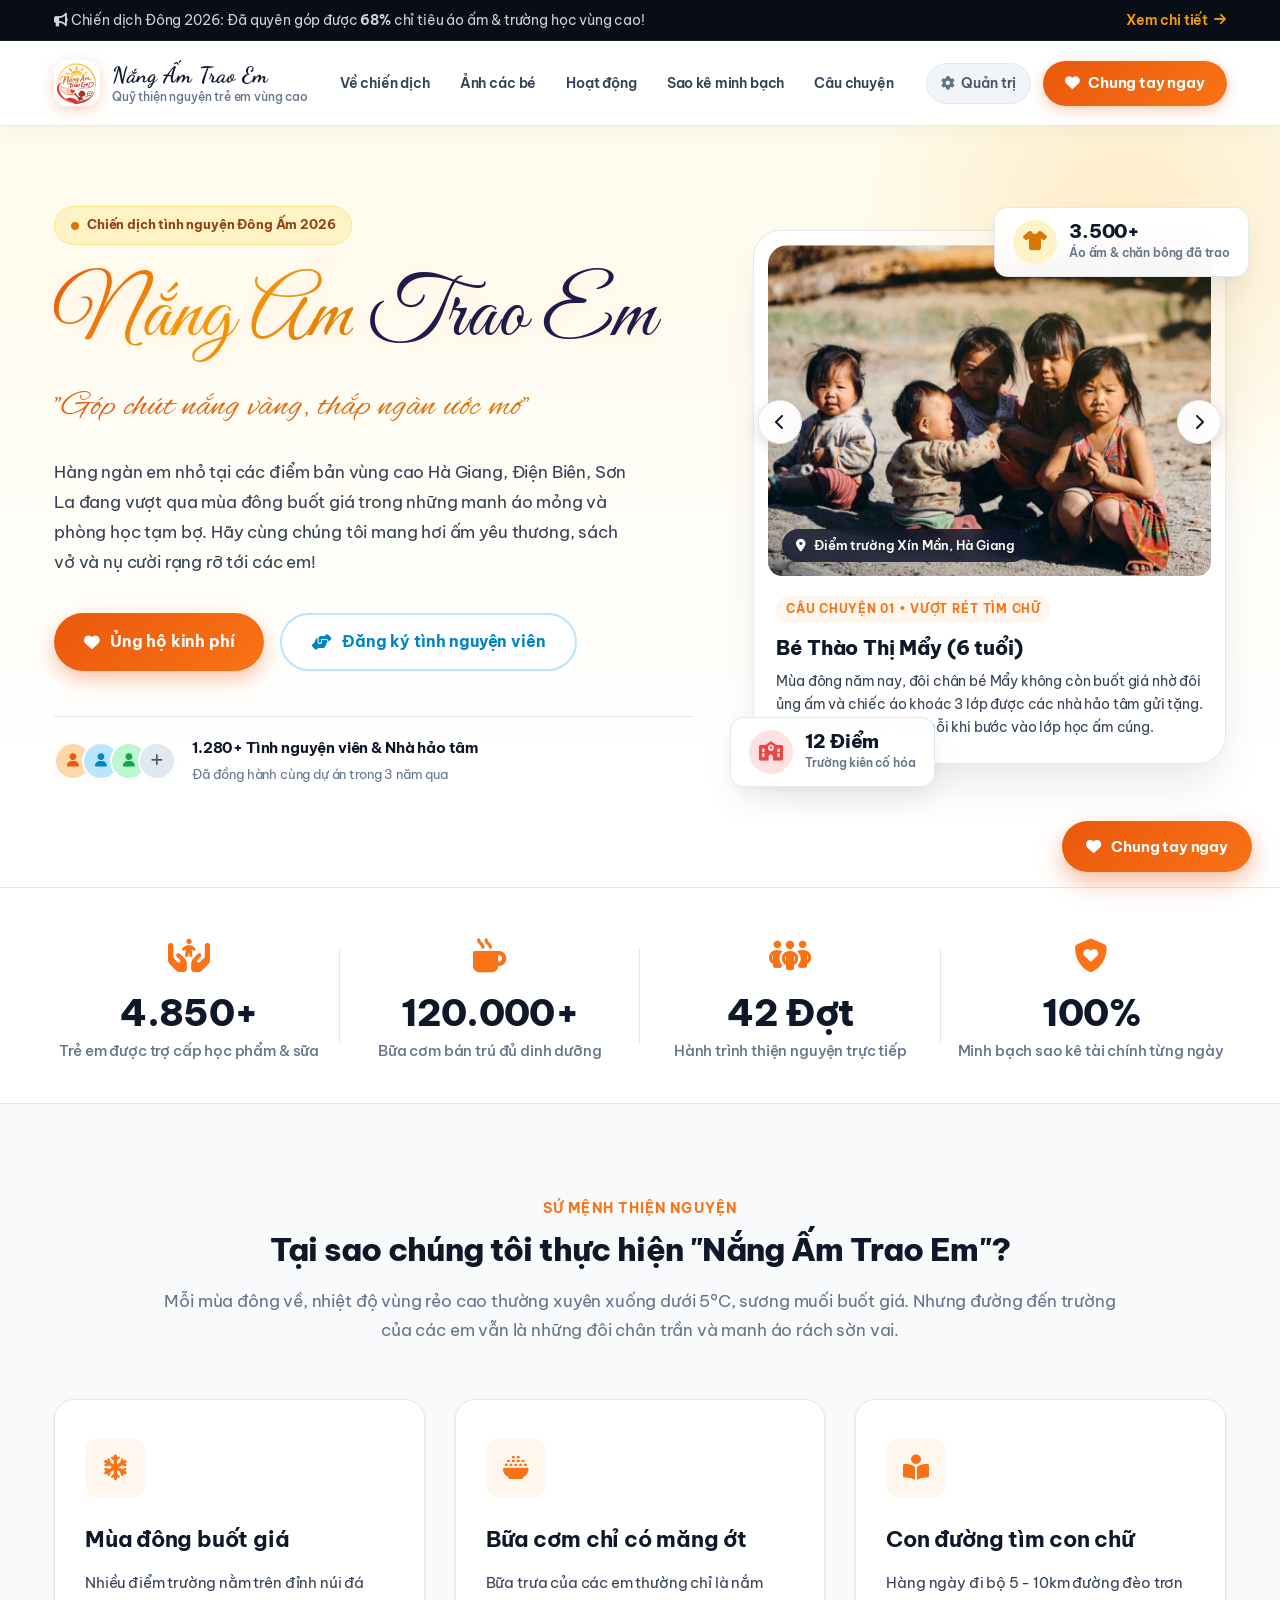
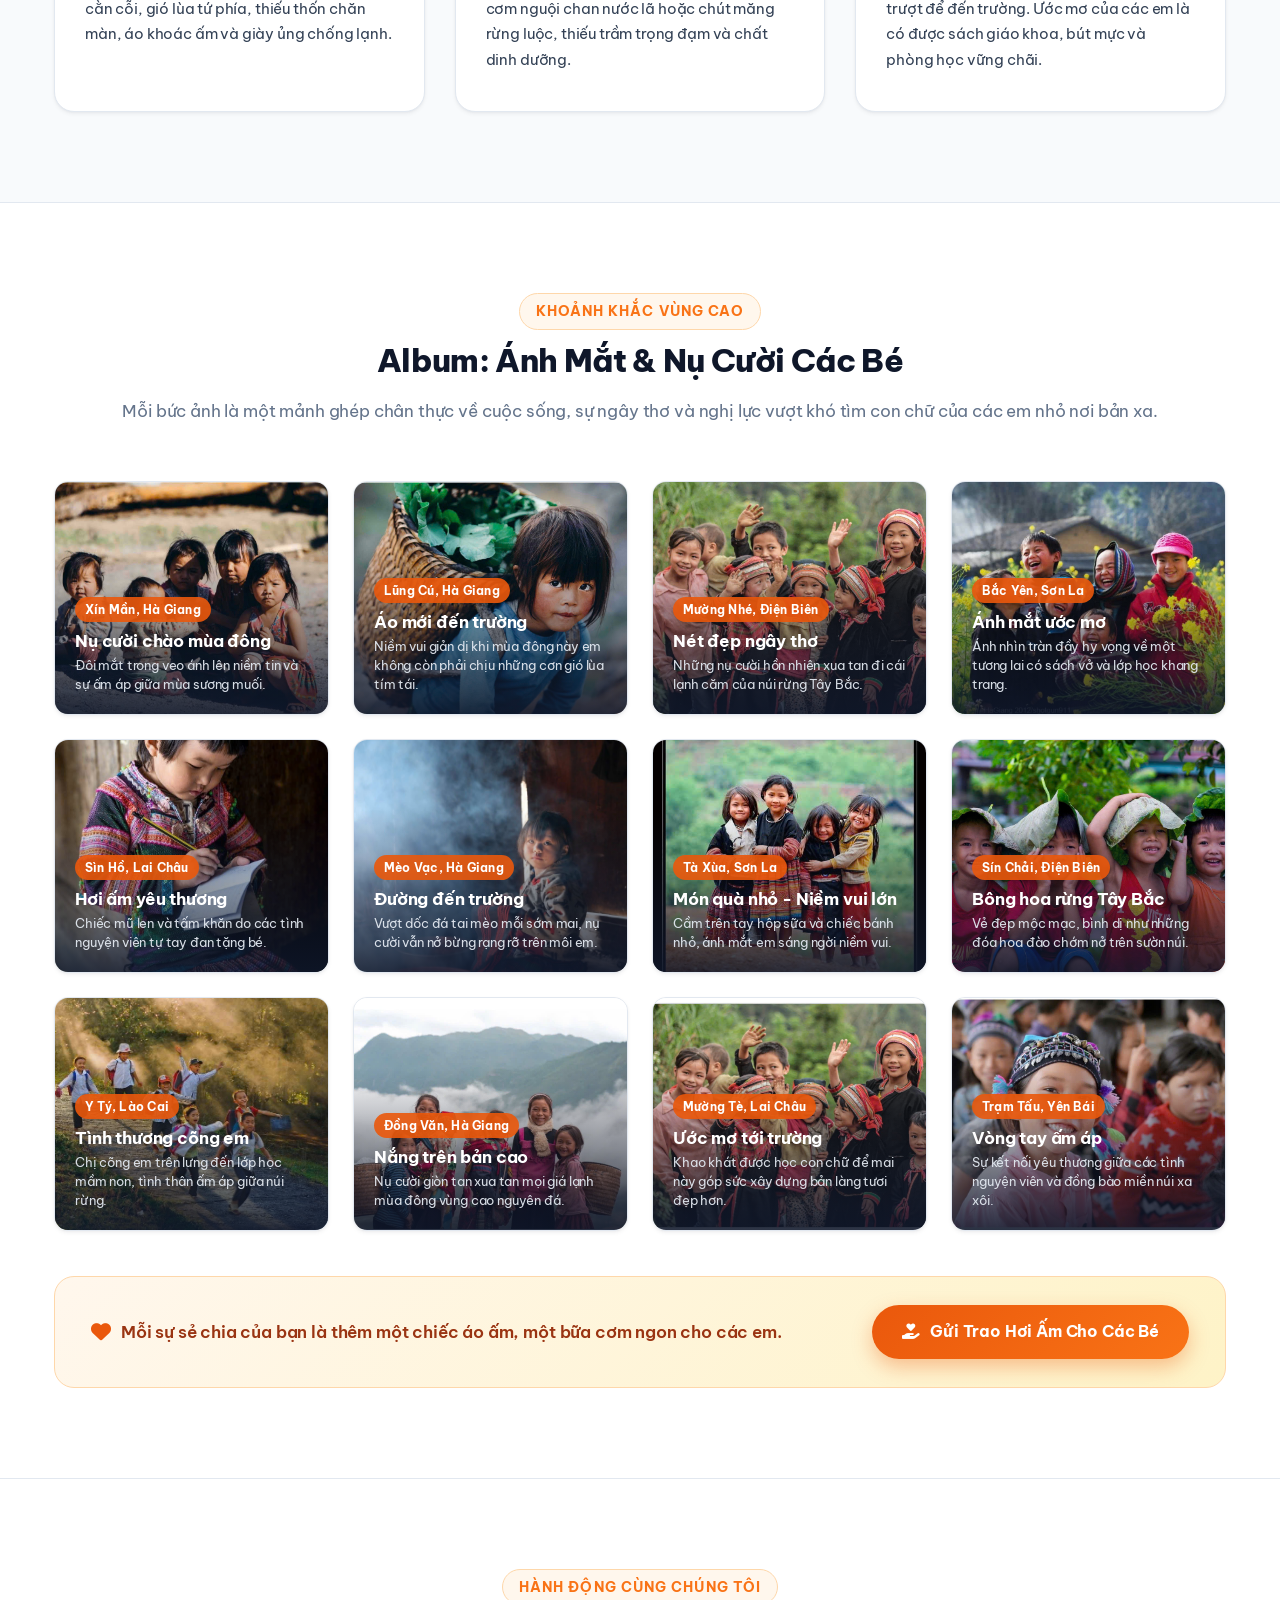
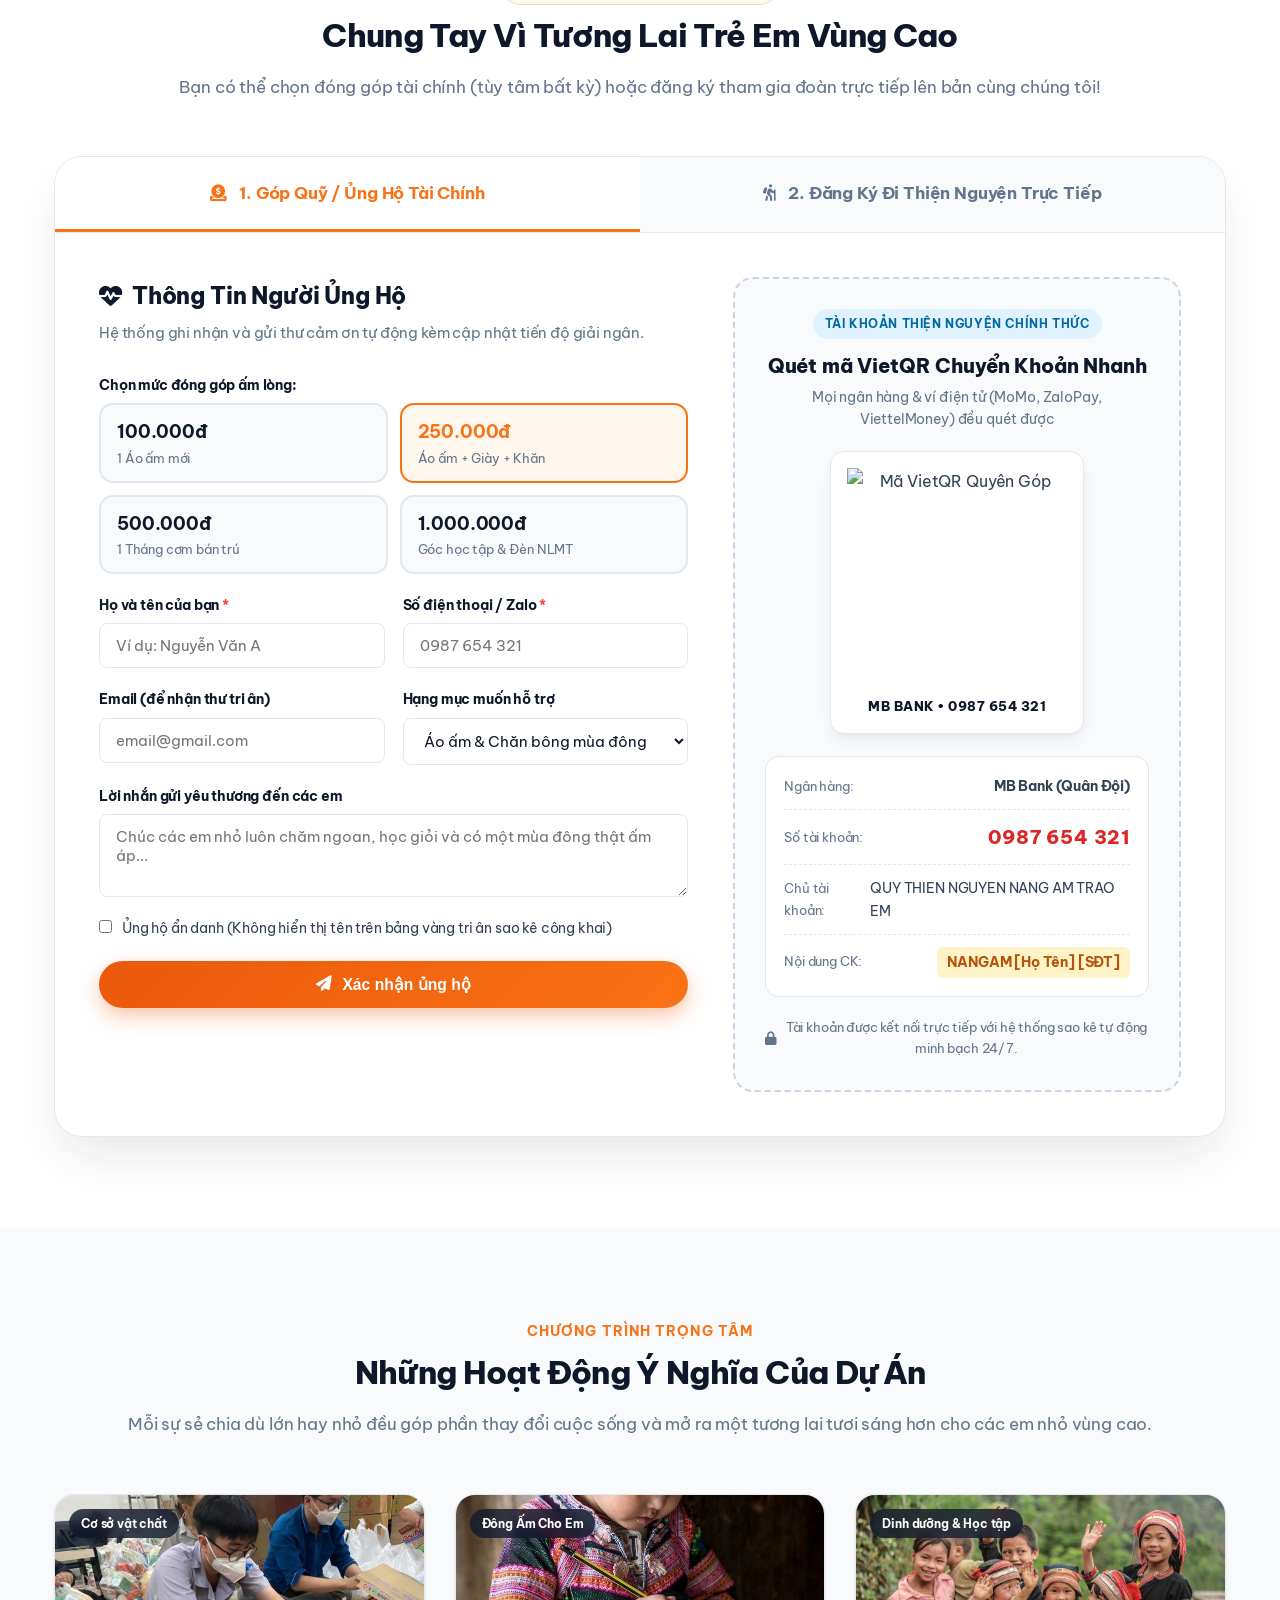
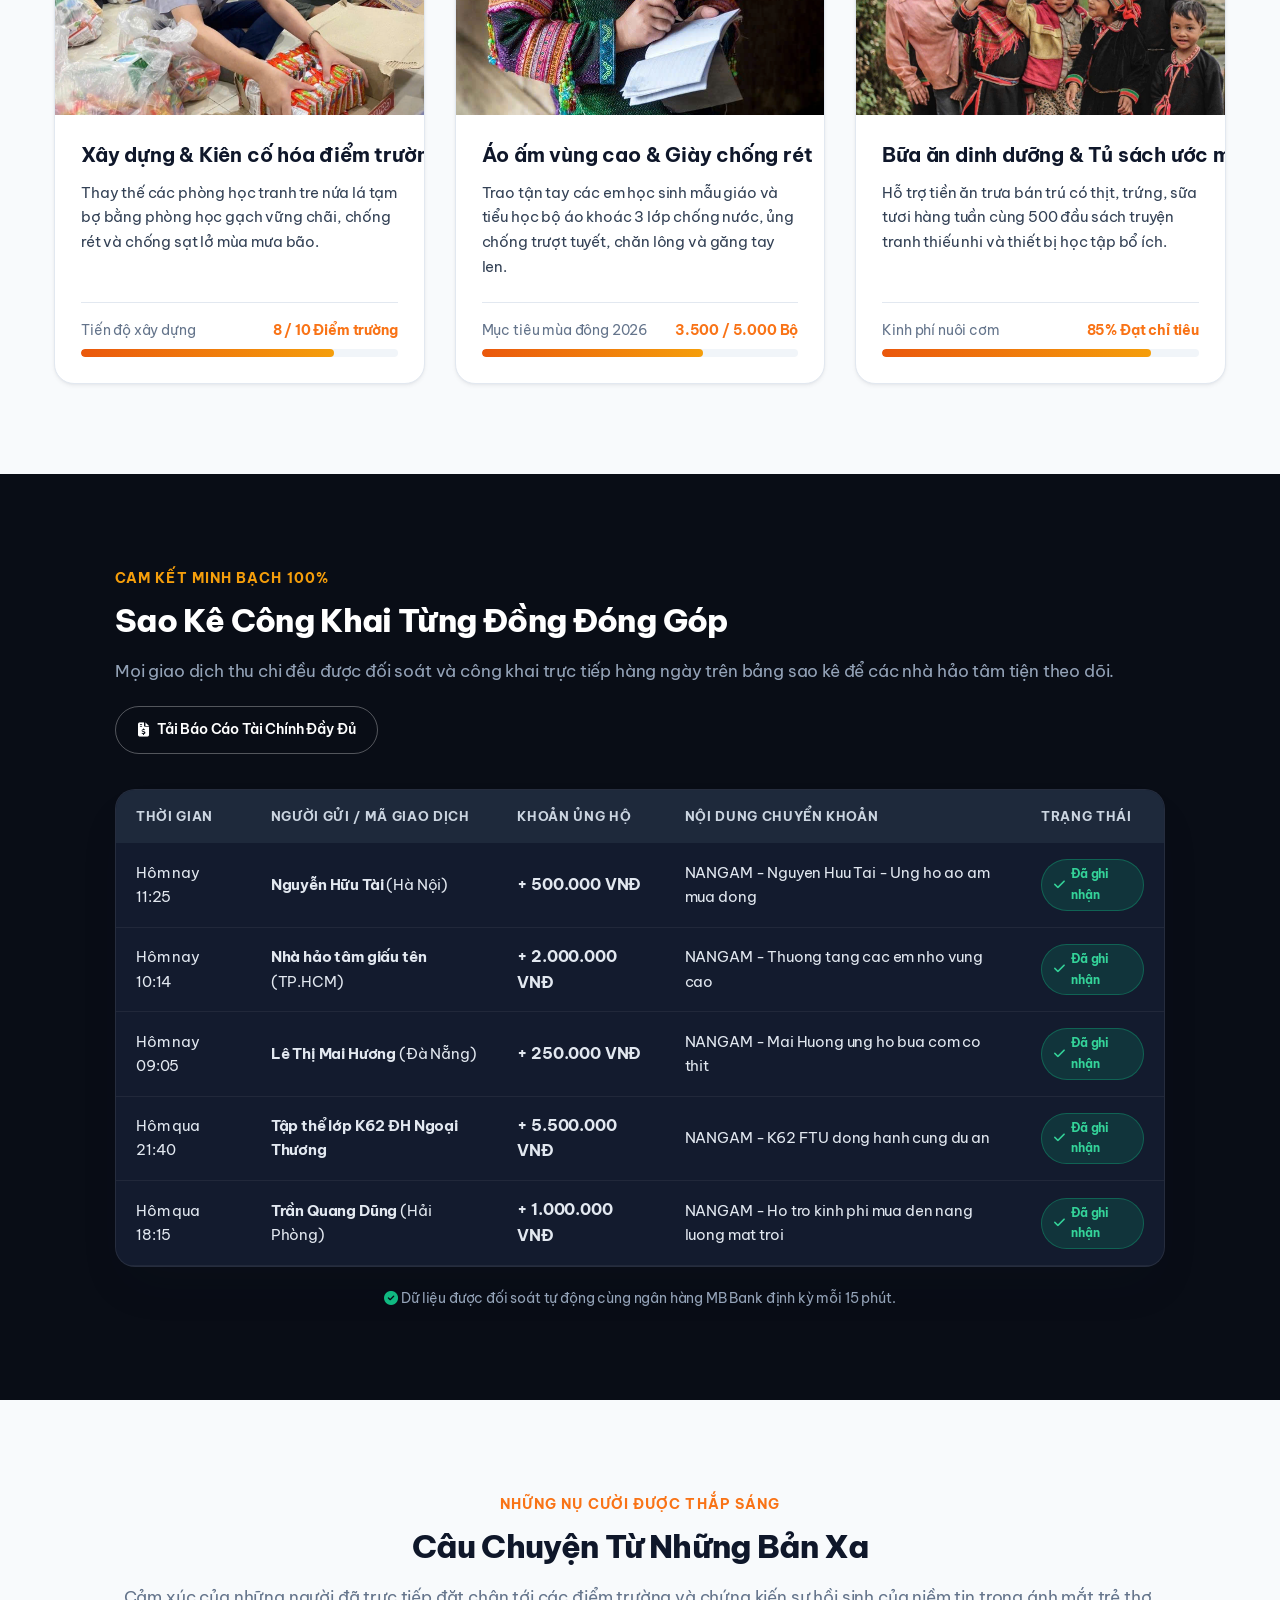
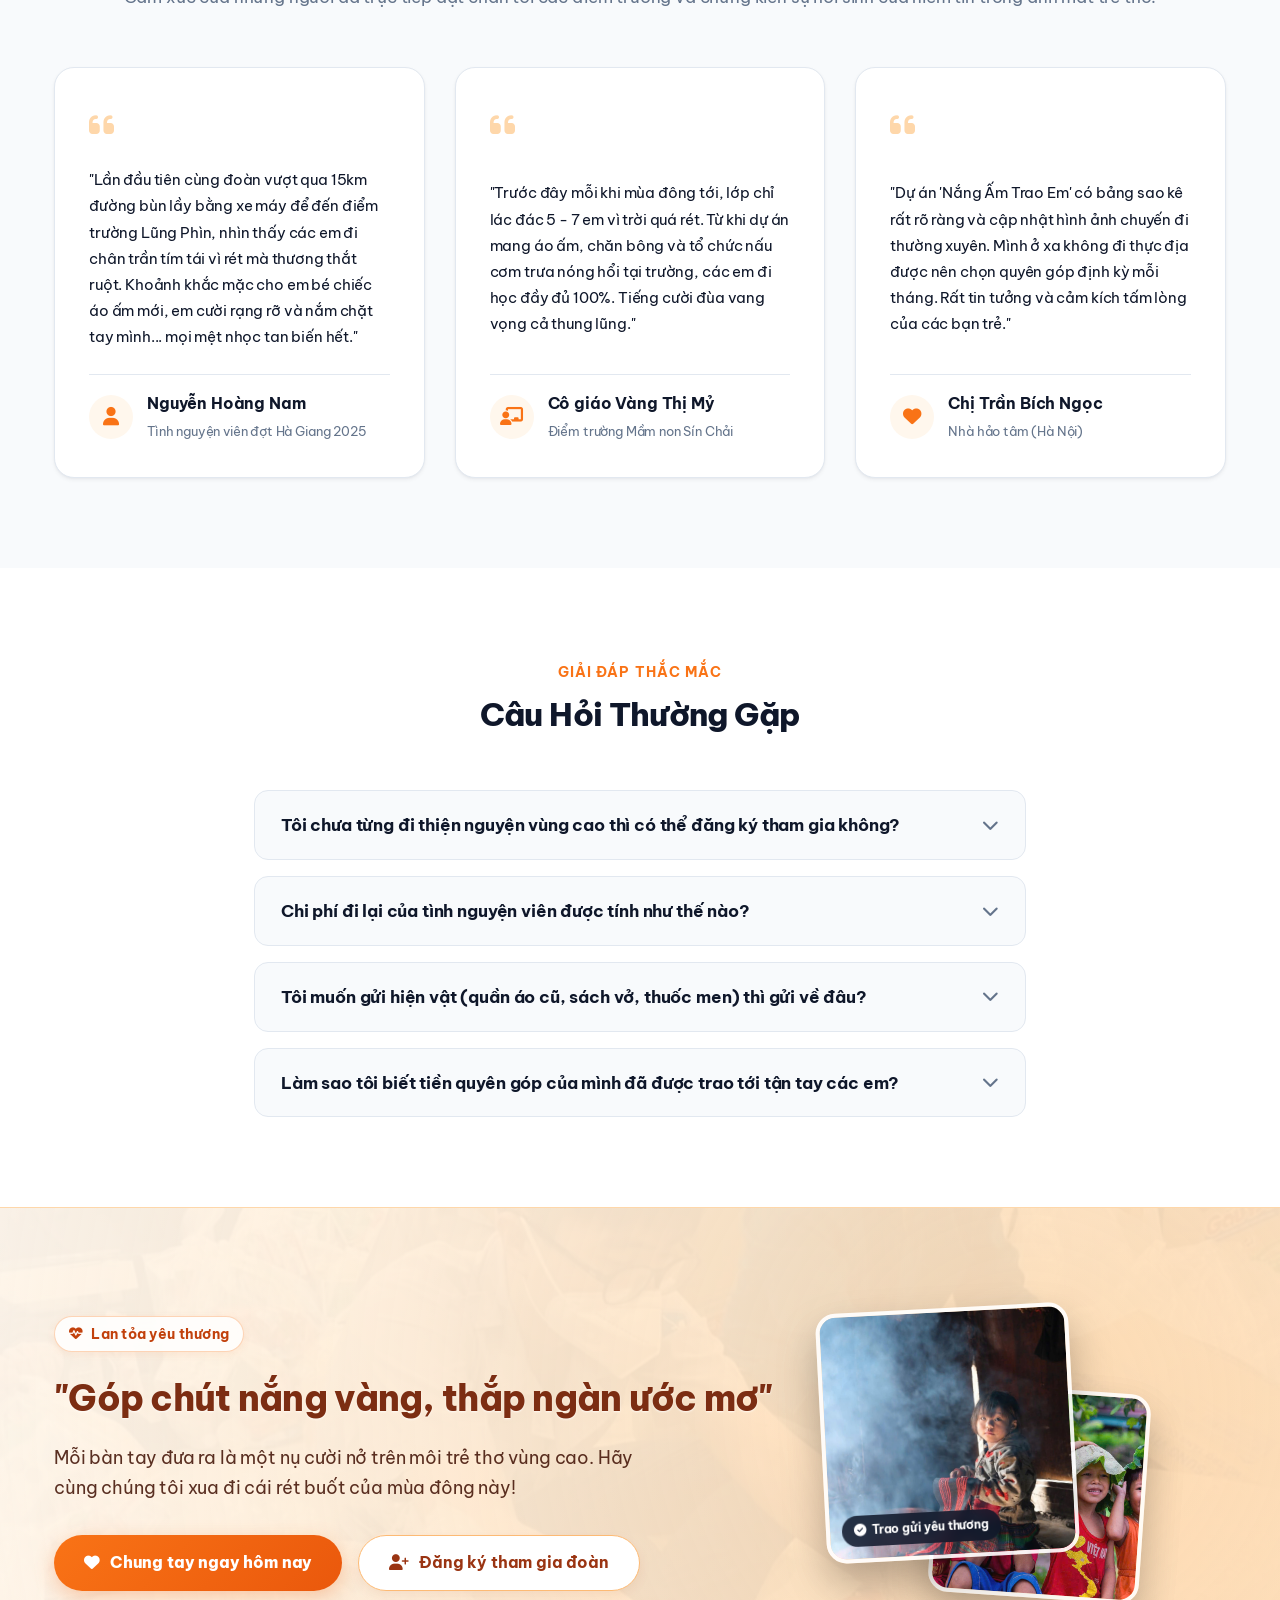
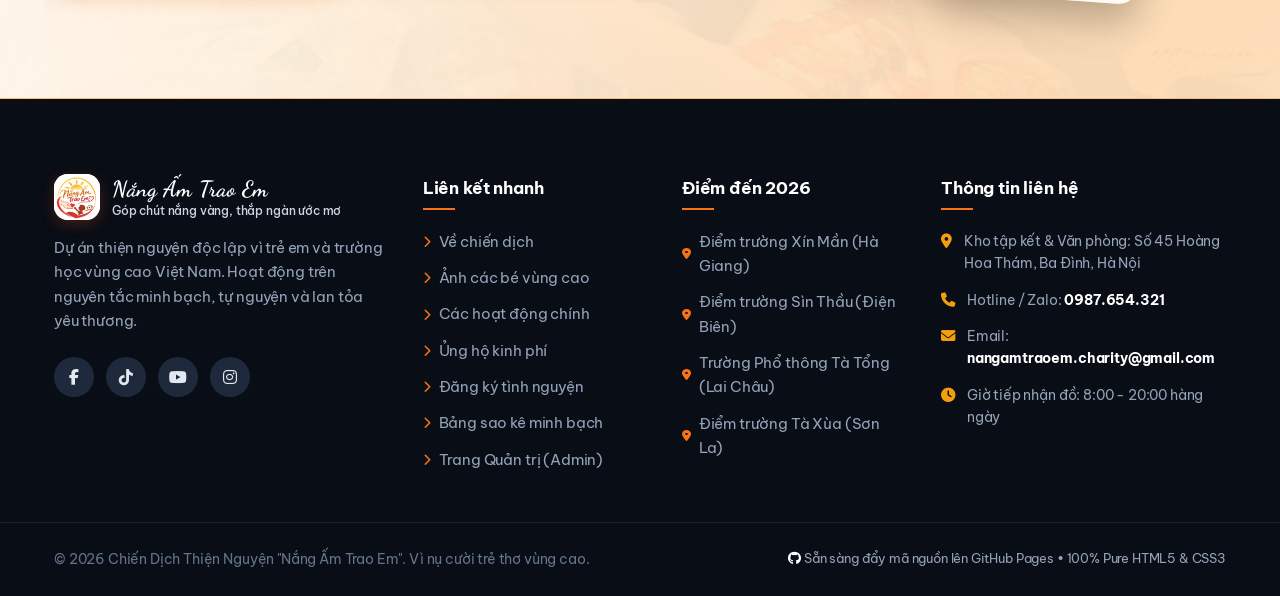
==== commit 42174030: "update" ====
--- a/index.html
+++ b/index.html
@@ -1,43 +1,48 @@
 <!DOCTYPE html>
 <html lang="vi">
+
 <head>
   <meta charset="UTF-8">
   <meta name="viewport" content="width=device-width, initial-scale=1.0">
   <title>Nắng Ấm Trao Em - Góp chút nắng vàng, thắp ngàn ước mơ</title>
   <link rel="preconnect" href="https://fonts.googleapis.com">
   <link rel="preconnect" href="https://fonts.gstatic.com" crossorigin>
-  <link href="https://fonts.googleapis.com/css2?family=Be+Vietnam+Pro:ital,wght@0,300;0,400;0,500;0,600;0,700;0,800;1,400;1,600&family=Inter:wght@400;500;600;700&display=swap" rel="stylesheet">
+  <link
+    href="https://fonts.googleapis.com/css2?family=Alex+Brush&family=Be+Vietnam+Pro:ital,wght@0,300;0,400;0,500;0,600;0,700;0,800;1,400;1,600&family=Dancing+Script:wght@600;700&family=Great+Vibes&family=Inter:wght@400;500;600;700&display=swap"
+    rel="stylesheet">
   <link rel="stylesheet" href="https://cdnjs.cloudflare.com/ajax/libs/font-awesome/6.5.1/css/all.min.css">
   <link rel="stylesheet" href="assets/css/style.css">
 </head>
+
 <body>
 
-  
+
   <a href="#action-section" class="floating-cta" title="Quyên góp ngay">
     <i class="fa-solid fa-heart"></i>
     <span>Chung tay ngay</span>
   </a>
 
-  
+
   <div class="top-bar">
     <div class="container top-bar-content">
-      <span><i class="fa-solid fa-bullhorn"></i> Chiến dịch Đông 2026: Đã quyên góp được <strong>68%</strong> chỉ tiêu áo ấm & trường học vùng cao!</span>
+      <span><i class="fa-solid fa-bullhorn"></i> Chiến dịch Đông 2026: Đã quyên góp được <strong>68%</strong> chỉ tiêu
+        áo ấm & trường học vùng cao!</span>
       <a href="#action-section" class="top-bar-link">Xem chi tiết <i class="fa-solid fa-arrow-right"></i></a>
     </div>
   </div>
 
-  
+
   <header class="header">
     <div class="container nav-container">
       <a href="#" class="logo">
         <div class="logo-icon"><img src="assets/images/logo.jpg" alt="Logo Nắng Ấm Trao Em" class="logo-img"></div>
         <div class="logo-text">
-          <span class="brand-title">NẮNG ẤM TRAO EM</span>
+          <span class="brand-title">Nắng Ấm Trao Em</span>
           <span class="brand-sub">Quỹ thiện nguyện trẻ em vùng cao</span>
         </div>
       </a>
 
-      
+
       <input type="checkbox" id="nav-toggle" class="nav-toggle">
       <label for="nav-toggle" class="nav-toggle-label" aria-label="Menu">
         <span></span>
@@ -68,7 +73,7 @@
   </header>
 
   <main>
-    
+
     <section class="hero">
       <div class="container hero-container">
         <div class="hero-content">
@@ -77,11 +82,13 @@
             Chiến dịch tình nguyện Đông Ấm 2026
           </div>
           <h1 class="hero-title">
-            Nắng Ấm Trao Em
+            <span class="hero-title-highlight">Nắng Ấm</span> Trao Em
           </h1>
           <p class="hero-slogan">"Góp chút nắng vàng, thắp ngàn ước mơ"</p>
           <p class="hero-desc">
-            Hàng ngàn em nhỏ tại các điểm bản vùng cao Hà Giang, Điện Biên, Sơn La đang vượt qua mùa đông buốt giá trong những manh áo mỏng và phòng học tạm bợ. Hãy cùng chúng tôi mang hơi ấm yêu thương, sách vở và nụ cười rạng rỡ tới các em!
+            Hàng ngàn em nhỏ tại các điểm bản vùng cao Hà Giang, Điện Biên, Sơn La đang vượt qua mùa đông buốt giá trong
+            những manh áo mỏng và phòng học tạm bợ. Hãy cùng chúng tôi mang hơi ấm yêu thương, sách vở và nụ cười rạng
+            rỡ tới các em!
           </p>
 
           <div class="hero-actions">
@@ -93,7 +100,7 @@
             </a>
           </div>
 
-          
+
           <div class="hero-trust">
             <div class="trust-avatars">
               <span class="trust-avatar"><i class="fa-solid fa-user"></i></span>
@@ -164,7 +171,9 @@
                 <div class="hero-slide-story">
                   <div class="hero-slide-badge">Câu chuyện 01 • Vượt rét tìm chữ</div>
                   <h3 class="hero-story-title">Bé Thào Thị Mẩy (6 tuổi)</h3>
-                  <p class="hero-story-desc">Mùa đông năm nay, đôi chân bé Mẩy không còn buốt giá nhờ đôi ủng ấm và chiếc áo khoác 3 lớp được các nhà hảo tâm gửi tặng. Ánh mắt em rạng ngời mỗi khi bước vào lớp học ấm cúng.</p>
+                  <p class="hero-story-desc">Mùa đông năm nay, đôi chân bé Mẩy không còn buốt giá nhờ đôi ủng ấm và
+                    chiếc áo khoác 3 lớp được các nhà hảo tâm gửi tặng. Ánh mắt em rạng ngời mỗi khi bước vào lớp học ấm
+                    cúng.</p>
                 </div>
               </div>
 
@@ -178,7 +187,9 @@
                 <div class="hero-slide-story">
                   <div class="hero-slide-badge">Câu chuyện 02 • Bữa cơm có thịt</div>
                   <h3 class="hero-story-title">Hai anh em Vàng A Páo</h3>
-                  <p class="hero-story-desc">Trước đây, bữa trưa của hai anh em chỉ có nắm cơm nguội chấm muối ớt. Giờ đây, những bữa cơm bán trú nóng hổi đầy đủ thịt trứng đã tiếp thêm năng lượng để các em theo đuổi ước mơ.</p>
+                  <p class="hero-story-desc">Trước đây, bữa trưa của hai anh em chỉ có nắm cơm nguội chấm muối ớt. Giờ
+                    đây, những bữa cơm bán trú nóng hổi đầy đủ thịt trứng đã tiếp thêm năng lượng để các em theo đuổi
+                    ước mơ.</p>
                 </div>
               </div>
 
@@ -192,7 +203,8 @@
                 <div class="hero-slide-story">
                   <div class="hero-slide-badge">Câu chuyện 03 • Tủ sách ước mơ</div>
                   <h3 class="hero-story-title">Bé Sùng A Dơ (8 tuổi)</h3>
-                  <p class="hero-story-desc">Niềm đam mê khám phá thế giới qua từng trang sách truyện tranh mới. Em ước mơ sau này trở thành thầy giáo để trở về dạy chữ cho các em nhỏ trong bản làng mình.</p>
+                  <p class="hero-story-desc">Niềm đam mê khám phá thế giới qua từng trang sách truyện tranh mới. Em ước
+                    mơ sau này trở thành thầy giáo để trở về dạy chữ cho các em nhỏ trong bản làng mình.</p>
                 </div>
               </div>
 
@@ -206,7 +218,8 @@
                 <div class="hero-slide-story">
                   <div class="hero-slide-badge">Câu chuyện 04 • Điểm trường kiên cố</div>
                   <h3 class="hero-story-title">Bé Lầu Thị Hoa (7 tuổi)</h3>
-                  <p class="hero-story-desc">Lớp học mái tôn gió lùa ngày nào nay đã được thay thế bằng phòng học tường gạch vững chãi, có điện năng lượng mặt trời thắp sáng những ước mơ bay cao của đàn em nhỏ.</p>
+                  <p class="hero-story-desc">Lớp học mái tôn gió lùa ngày nào nay đã được thay thế bằng phòng học tường
+                    gạch vững chãi, có điện năng lượng mặt trời thắp sáng những ước mơ bay cao của đàn em nhỏ.</p>
                 </div>
               </div>
             </div>
@@ -231,7 +244,7 @@
       </div>
     </section>
 
-    
+
     <section class="metrics-bar">
       <div class="container metrics-grid">
         <div class="metric-item">
@@ -257,51 +270,56 @@
       </div>
     </section>
 
-    
+
     <section class="section about-section" id="about">
       <div class="container">
         <div class="section-header">
           <span class="section-subtitle">Sứ mệnh thiện nguyện</span>
           <h2 class="section-title">Tại sao chúng tôi thực hiện "Nắng Ấm Trao Em"?</h2>
-          <p class="section-desc">Mỗi mùa đông về, nhiệt độ vùng rẻo cao thường xuyên xuống dưới 5°C, sương muối buốt giá. Nhưng đường đến trường của các em vẫn là những đôi chân trần và manh áo rách sờn vai.</p>
+          <p class="section-desc">Mỗi mùa đông về, nhiệt độ vùng rẻo cao thường xuyên xuống dưới 5°C, sương muối buốt
+            giá. Nhưng đường đến trường của các em vẫn là những đôi chân trần và manh áo rách sờn vai.</p>
         </div>
 
         <div class="about-grid">
           <div class="about-card">
             <div class="card-icon"><i class="fa-solid fa-snowflake"></i></div>
             <h3>Mùa đông buốt giá</h3>
-            <p>Nhiều điểm trường nằm trên đỉnh núi đá cằn cỗi, gió lùa tứ phía, thiếu thốn chăn màn, áo khoác ấm và giày ủng chống lạnh.</p>
+            <p>Nhiều điểm trường nằm trên đỉnh núi đá cằn cỗi, gió lùa tứ phía, thiếu thốn chăn màn, áo khoác ấm và giày
+              ủng chống lạnh.</p>
           </div>
 
           <div class="about-card">
             <div class="card-icon"><i class="fa-solid fa-bowl-rice"></i></div>
             <h3>Bữa cơm chỉ có măng ớt</h3>
-            <p>Bữa trưa của các em thường chỉ là nắm cơm nguội chan nước lã hoặc chút măng rừng luộc, thiếu trầm trọng đạm và chất dinh dưỡng.</p>
+            <p>Bữa trưa của các em thường chỉ là nắm cơm nguội chan nước lã hoặc chút măng rừng luộc, thiếu trầm trọng
+              đạm và chất dinh dưỡng.</p>
           </div>
 
           <div class="about-card">
             <div class="card-icon"><i class="fa-solid fa-book-open-reader"></i></div>
             <h3>Con đường tìm con chữ</h3>
-            <p>Hàng ngày đi bộ 5 - 10km đường đèo trơn trượt để đến trường. Ước mơ của các em là có được sách giáo khoa, bút mực và phòng học vững chãi.</p>
+            <p>Hàng ngày đi bộ 5 - 10km đường đèo trơn trượt để đến trường. Ước mơ của các em là có được sách giáo khoa,
+              bút mực và phòng học vững chãi.</p>
           </div>
         </div>
       </div>
     </section>
 
-    
+
     <section class="section gallery-section" id="gallery">
       <div class="container">
         <div class="section-header">
           <span class="section-subtitle highlight-badge">Khoảnh Khắc Vùng Cao</span>
           <h2 class="section-title">Album: Ánh Mắt & Nụ Cười Các Bé</h2>
-          <p class="section-desc">Mỗi bức ảnh là một mảnh ghép chân thực về cuộc sống, sự ngây thơ và nghị lực vượt khó tìm con chữ của các em nhỏ nơi bản xa.</p>
+          <p class="section-desc gallery-desc">Mỗi bức ảnh là một mảnh ghép chân thực về cuộc sống, sự ngây thơ và nghị lực vượt khó tìm con chữ của các em nhỏ nơi bản xa.</p>
         </div>
 
         <div class="gallery-grid">
-          
+
           <div class="gallery-card">
             <div class="gallery-img-wrapper">
-              <img src="assets/images/embevungcao.jpg" alt="Bé gái vùng cao với đôi mắt sáng ngời" class="gallery-img" loading="lazy">
+              <img src="assets/images/embevungcao.jpg" alt="Bé gái vùng cao với đôi mắt sáng ngời" class="gallery-img"
+                loading="lazy">
               <div class="gallery-overlay">
                 <span class="gallery-tag">Xín Mần, Hà Giang</span>
                 <h4 class="gallery-name">Nụ cười chào mùa đông</h4>
@@ -310,22 +328,25 @@
             </div>
           </div>
 
-          
+
           <div class="gallery-card">
             <div class="gallery-img-wrapper">
-              <img src="assets/images/embevungcao1.jpg" alt="Em bé với chiếc áo ấm mới" class="gallery-img" loading="lazy">
+              <img src="assets/images/embevungcao1.jpg" alt="Em bé với chiếc áo ấm mới" class="gallery-img"
+                loading="lazy">
               <div class="gallery-overlay">
                 <span class="gallery-tag">Lũng Cú, Hà Giang</span>
                 <h4 class="gallery-name">Áo mới đến trường</h4>
-                <p class="gallery-caption">Niềm vui giản dị khi mùa đông này em không còn phải chịu những cơn gió lùa tím tái.</p>
-              </div>
-            </div>
-          </div>
-
-          
+                <p class="gallery-caption">Niềm vui giản dị khi mùa đông này em không còn phải chịu những cơn gió lùa
+                  tím tái.</p>
+              </div>
+            </div>
+          </div>
+
+
           <div class="gallery-card">
             <div class="gallery-img-wrapper">
-              <img src="assets/images/embevungcao2.jpg" alt="Nụ cười hồn nhiên của em bé bản xa" class="gallery-img" loading="lazy">
+              <img src="assets/images/embevungcao2.jpg" alt="Nụ cười hồn nhiên của em bé bản xa" class="gallery-img"
+                loading="lazy">
               <div class="gallery-overlay">
                 <span class="gallery-tag">Mường Nhé, Điện Biên</span>
                 <h4 class="gallery-name">Nét đẹp ngây thơ</h4>
@@ -334,22 +355,25 @@
             </div>
           </div>
 
-          
+
           <div class="gallery-card">
             <div class="gallery-img-wrapper">
-              <img src="assets/images/embevungcao3.jpg" alt="Ánh mắt trong trẻo thơ ngây" class="gallery-img" loading="lazy">
+              <img src="assets/images/embevungcao3.jpg" alt="Ánh mắt trong trẻo thơ ngây" class="gallery-img"
+                loading="lazy">
               <div class="gallery-overlay">
                 <span class="gallery-tag">Bắc Yên, Sơn La</span>
                 <h4 class="gallery-name">Ánh mắt ước mơ</h4>
-                <p class="gallery-caption">Ánh nhìn tràn đầy hy vọng về một tương lai có sách vở và lớp học khang trang.</p>
-              </div>
-            </div>
-          </div>
-
-          
+                <p class="gallery-caption">Ánh nhìn tràn đầy hy vọng về một tương lai có sách vở và lớp học khang trang.
+                </p>
+              </div>
+            </div>
+          </div>
+
+
           <div class="gallery-card">
             <div class="gallery-img-wrapper">
-              <img src="assets/images/embevungcao4.jpg" alt="Em bé vùng cao ấm áp trong khăn len" class="gallery-img" loading="lazy">
+              <img src="assets/images/embevungcao4.jpg" alt="Em bé vùng cao ấm áp trong khăn len" class="gallery-img"
+                loading="lazy">
               <div class="gallery-overlay">
                 <span class="gallery-tag">Sìn Hồ, Lai Châu</span>
                 <h4 class="gallery-name">Hơi ấm yêu thương</h4>
@@ -358,10 +382,11 @@
             </div>
           </div>
 
-          
+
           <div class="gallery-card">
             <div class="gallery-img-wrapper">
-              <img src="assets/images/embevungcao5.jpg" alt="Những bước chân tìm con chữ" class="gallery-img" loading="lazy">
+              <img src="assets/images/embevungcao5.jpg" alt="Những bước chân tìm con chữ" class="gallery-img"
+                loading="lazy">
               <div class="gallery-overlay">
                 <span class="gallery-tag">Mèo Vạc, Hà Giang</span>
                 <h4 class="gallery-name">Đường đến trường</h4>
@@ -370,10 +395,11 @@
             </div>
           </div>
 
-          
+
           <div class="gallery-card">
             <div class="gallery-img-wrapper">
-              <img src="assets/images/embevungcao6.jpg" alt="Khoảnh khắc bé nhận quà thiện nguyện" class="gallery-img" loading="lazy">
+              <img src="assets/images/embevungcao6.jpg" alt="Khoảnh khắc bé nhận quà thiện nguyện" class="gallery-img"
+                loading="lazy">
               <div class="gallery-overlay">
                 <span class="gallery-tag">Tà Xùa, Sơn La</span>
                 <h4 class="gallery-name">Món quà nhỏ - Niềm vui lớn</h4>
@@ -382,10 +408,11 @@
             </div>
           </div>
 
-          
+
           <div class="gallery-card">
             <div class="gallery-img-wrapper">
-              <img src="assets/images/embevungcao7.jpg" alt="Gương mặt đáng yêu của bé gái vùng cao" class="gallery-img" loading="lazy">
+              <img src="assets/images/embevungcao7.jpg" alt="Gương mặt đáng yêu của bé gái vùng cao" class="gallery-img"
+                loading="lazy">
               <div class="gallery-overlay">
                 <span class="gallery-tag">Sín Chải, Điện Biên</span>
                 <h4 class="gallery-name">Bông hoa rừng Tây Bắc</h4>
@@ -394,10 +421,11 @@
             </div>
           </div>
 
-          
+
           <div class="gallery-card">
             <div class="gallery-img-wrapper">
-              <img src="assets/images/embevungcao8.jpg" alt="Hai chị em vùng cao chăm nhau" class="gallery-img" loading="lazy">
+              <img src="assets/images/embevungcao8.jpg" alt="Hai chị em vùng cao chăm nhau" class="gallery-img"
+                loading="lazy">
               <div class="gallery-overlay">
                 <span class="gallery-tag">Y Tý, Lào Cai</span>
                 <h4 class="gallery-name">Tình thương cõng em</h4>
@@ -406,10 +434,11 @@
             </div>
           </div>
 
-          
+
           <div class="gallery-card">
             <div class="gallery-img-wrapper">
-              <img src="assets/images/embevungcao9.jpg" alt="Nụ cười trong veo của em nhỏ" class="gallery-img" loading="lazy">
+              <img src="assets/images/embevungcao9.jpg" alt="Nụ cười trong veo của em nhỏ" class="gallery-img"
+                loading="lazy">
               <div class="gallery-overlay">
                 <span class="gallery-tag">Đồng Văn, Hà Giang</span>
                 <h4 class="gallery-name">Nắng trên bản cao</h4>
@@ -418,33 +447,38 @@
             </div>
           </div>
 
-          
+
           <div class="gallery-card">
             <div class="gallery-img-wrapper">
-              <img src="assets/images/embevungcao10.jpg" alt="Ánh mắt chân chất của cậu bé bản xa" class="gallery-img" loading="lazy">
+              <img src="assets/images/embevungcao10.jpg" alt="Ánh mắt chân chất của cậu bé bản xa" class="gallery-img"
+                loading="lazy">
               <div class="gallery-overlay">
                 <span class="gallery-tag">Mường Tè, Lai Châu</span>
                 <h4 class="gallery-name">Ước mơ tới trường</h4>
-                <p class="gallery-caption">Khao khát được học con chữ để mai này góp sức xây dựng bản làng tươi đẹp hơn.</p>
-              </div>
-            </div>
-          </div>
-
-          
+                <p class="gallery-caption">Khao khát được học con chữ để mai này góp sức xây dựng bản làng tươi đẹp hơn.
+                </p>
+              </div>
+            </div>
+          </div>
+
+
           <div class="gallery-card">
             <div class="gallery-img-wrapper">
-              <img src="assets/images/embevungcao11.jpg" alt="Khoảnh khắc xúc động cùng tình nguyện viên" class="gallery-img" loading="lazy">
+              <img src="assets/images/embevungcao11.jpg" alt="Khoảnh khắc xúc động cùng tình nguyện viên"
+                class="gallery-img" loading="lazy">
               <div class="gallery-overlay">
                 <span class="gallery-tag">Trạm Tấu, Yên Bái</span>
                 <h4 class="gallery-name">Vòng tay ấm áp</h4>
-                <p class="gallery-caption">Sự kết nối yêu thương giữa các tình nguyện viên và đồng bào miền núi xa xôi.</p>
+                <p class="gallery-caption">Sự kết nối yêu thương giữa các tình nguyện viên và đồng bào miền núi xa xôi.
+                </p>
               </div>
             </div>
           </div>
         </div>
 
         <div class="gallery-action-box">
-          <p><i class="fa-solid fa-heart text-orange"></i> Mỗi sự sẻ chia của bạn là thêm một chiếc áo ấm, một bữa cơm ngon cho các em.</p>
+          <p><i class="fa-solid fa-heart text-orange"></i> Mỗi sự sẻ chia của bạn là thêm một chiếc áo ấm, một bữa cơm
+            ngon cho các em.</p>
           <a href="#action-section" class="btn btn-primary">
             <i class="fa-solid fa-hand-holding-heart"></i> Gửi Trao Hơi Ấm Cho Các Bé
           </a>
@@ -452,21 +486,22 @@
       </div>
     </section>
 
-    
+
     <section class="section action-section" id="action-section">
       <div class="container">
         <div class="section-header">
           <span class="section-subtitle highlight-badge">Hành Động Cùng Chúng Tôi</span>
           <h2 class="section-title">Chung Tay Vì Tương Lai Trẻ Em Vùng Cao</h2>
-          <p class="section-desc">Bạn có thể chọn đóng góp tài chính (tùy tâm bất kỳ) hoặc đăng ký tham gia đoàn trực tiếp lên bản cùng chúng tôi!</p>
+          <p class="section-desc">Bạn có thể chọn đóng góp tài chính (tùy tâm bất kỳ) hoặc đăng ký tham gia đoàn trực
+            tiếp lên bản cùng chúng tôi!</p>
         </div>
 
         <div class="action-box">
-          
+
           <input type="radio" name="action-tab" id="tab-donate" class="tab-control-input" checked>
           <input type="radio" name="action-tab" id="tab-volunteer" class="tab-control-input">
 
-          
+
           <div class="tab-nav">
             <label for="tab-donate" class="tab-label tab-label-donate">
               <i class="fa-solid fa-circle-dollar-to-slot"></i>
@@ -478,20 +513,21 @@
             </label>
           </div>
 
-          
+
           <div class="tab-pane tab-pane-donate">
             <div class="action-grid">
-              
+
               <div class="form-wrapper">
                 <h3 class="pane-title"><i class="fa-solid fa-heart-pulse"></i> Thông Tin Người Ủng Hộ</h3>
                 <p class="pane-subtitle">Hệ thống ghi nhận và gửi thư cảm ơn tự động kèm cập nhật tiến độ giải ngân.</p>
 
-                
+
                 <div id="donate-success" class="success-message">
                   <div class="success-icon"><i class="fa-solid fa-circle-check"></i></div>
                   <div>
                     <h4>Gửi thông tin thành công!</h4>
-                    <p>Cảm ơn tấm lòng vàng của Quý vị. Quý vị vui lòng quét mã QR bên phải để hoàn tất chuyển khoản.</p>
+                    <p>Cảm ơn tấm lòng vàng của Quý vị. Quý vị vui lòng quét mã QR bên phải để hoàn tất chuyển khoản.
+                    </p>
                   </div>
                   <a href="#action-section" class="close-msg">&times;</a>
                 </div>
@@ -534,18 +570,22 @@
                   <div class="form-row">
                     <div class="form-group col-half">
                       <label for="donator-name" class="form-label">Họ và tên của bạn <span class="req">*</span></label>
-                      <input type="text" id="donator-name" name="name" class="form-control" placeholder="Ví dụ: Nguyễn Văn A" required>
+                      <input type="text" id="donator-name" name="name" class="form-control"
+                        placeholder="Ví dụ: Nguyễn Văn A" required>
                     </div>
                     <div class="form-group col-half">
-                      <label for="donator-phone" class="form-label">Số điện thoại / Zalo <span class="req">*</span></label>
-                      <input type="tel" id="donator-phone" name="phone" class="form-control" placeholder="0987 654 321" required>
+                      <label for="donator-phone" class="form-label">Số điện thoại / Zalo <span
+                          class="req">*</span></label>
+                      <input type="tel" id="donator-phone" name="phone" class="form-control" placeholder="0987 654 321"
+                        required>
                     </div>
                   </div>
 
                   <div class="form-row">
                     <div class="form-group col-half">
                       <label for="donator-email" class="form-label">Email (để nhận thư tri ân)</label>
-                      <input type="email" id="donator-email" name="email" class="form-control" placeholder="email@gmail.com">
+                      <input type="email" id="donator-email" name="email" class="form-control"
+                        placeholder="email@gmail.com">
                     </div>
                     <div class="form-group col-half">
                       <label for="donator-campaign" class="form-label">Hạng mục muốn hỗ trợ</label>
@@ -560,12 +600,14 @@
 
                   <div class="form-group">
                     <label for="donator-message" class="form-label">Lời nhắn gửi yêu thương đến các em</label>
-                    <textarea id="donator-message" name="message" rows="3" class="form-control" placeholder="Chúc các em nhỏ luôn chăm ngoan, học giỏi và có một mùa đông thật ấm áp..."></textarea>
+                    <textarea id="donator-message" name="message" rows="3" class="form-control"
+                      placeholder="Chúc các em nhỏ luôn chăm ngoan, học giỏi và có một mùa đông thật ấm áp..."></textarea>
                   </div>
 
                   <div class="form-checkbox">
                     <input type="checkbox" id="anon-check" name="anonymous">
-                    <label for="anon-check">Ủng hộ ẩn danh (Không hiển thị tên trên bảng vàng tri ân sao kê công khai)</label>
+                    <label for="anon-check">Ủng hộ ẩn danh (Không hiển thị tên trên bảng vàng tri ân sao kê công
+                      khai)</label>
                   </div>
 
                   <button type="submit" class="btn btn-primary btn-block">
@@ -574,7 +616,7 @@
                 </form>
               </div>
 
-              
+
               <div class="qr-wrapper">
                 <div class="qr-card">
                   <div class="qr-card-header">
@@ -584,7 +626,9 @@
                   </div>
 
                   <div class="qr-image-box">
-                    <img src="https://api.vietqr.io/image/970422-0987654321-compact.jpg?amount=250000&addInfo=NANG%20AM%20TRAO%20EM" alt="Mã VietQR Quyên Góp" class="qr-code-img">
+                    <img
+                      src="https://api.vietqr.io/image/970422-0987654321-compact.jpg?amount=250000&addInfo=NANG%20AM%20TRAO%20EM"
+                      alt="Mã VietQR Quyên Góp" class="qr-code-img">
                     <div class="qr-watermark">MB BANK • 0987 654 321</div>
                   </div>
 
@@ -616,19 +660,22 @@
             </div>
           </div>
 
-          
+
           <div class="tab-pane tab-pane-volunteer">
             <div class="action-grid volunteer-grid">
-              
+
               <div class="form-wrapper">
-                <h3 class="pane-title"><i class="fa-solid fa-map-location-dot"></i> Đơn Đăng Ký Tình Nguyện Viên Vùng Cao</h3>
-                <p class="pane-subtitle">Hành trình thiện nguyện mang hơi ấm trực tiếp tới các em nhỏ bản xa. Đội ngũ điều phối sẽ liên hệ phỏng vấn & hướng dẫn chuẩn bị trong vòng 24h.</p>
+                <h3 class="pane-title"><i class="fa-solid fa-map-location-dot"></i> Đơn Đăng Ký Tình Nguyện Viên Vùng
+                  Cao</h3>
+                <p class="pane-subtitle">Hành trình thiện nguyện mang hơi ấm trực tiếp tới các em nhỏ bản xa. Đội ngũ
+                  điều phối sẽ liên hệ phỏng vấn & hướng dẫn chuẩn bị trong vòng 24h.</p>
 
                 <div id="volunteer-success" class="success-message">
                   <div class="success-icon"><i class="fa-solid fa-circle-check"></i></div>
                   <div>
                     <h4>Đăng ký tình nguyện viên thành công!</h4>
-                    <p>Ban tổ chức đã nhận được hồ sơ của bạn và sẽ liên hệ qua SĐT/Zalo để phổ biến lịch trình và công tác chuẩn bị.</p>
+                    <p>Ban tổ chức đã nhận được hồ sơ của bạn và sẽ liên hệ qua SĐT/Zalo để phổ biến lịch trình và công
+                      tác chuẩn bị.</p>
                   </div>
                   <a href="#action-section" class="close-msg">&times;</a>
                 </div>
@@ -636,23 +683,28 @@
                 <form action="#volunteer-success" method="get" class="custom-form">
                   <div class="form-row">
                     <div class="form-group col-half">
-                      <label for="vol-name" class="form-label">Họ và tên tình nguyện viên <span class="req">*</span></label>
-                      <input type="text" id="vol-name" name="name" class="form-control" placeholder="Nguyễn Văn A" required>
+                      <label for="vol-name" class="form-label">Họ và tên tình nguyện viên <span
+                          class="req">*</span></label>
+                      <input type="text" id="vol-name" name="name" class="form-control" placeholder="Nguyễn Văn A"
+                        required>
                     </div>
                     <div class="form-group col-half">
                       <label for="vol-birthyear" class="form-label">Năm sinh / Tuổi <span class="req">*</span></label>
-                      <input type="number" id="vol-birthyear" name="birthyear" class="form-control" placeholder="Ví dụ: 1998" min="1950" max="2010" required>
+                      <input type="number" id="vol-birthyear" name="birthyear" class="form-control"
+                        placeholder="Ví dụ: 1998" min="1950" max="2010" required>
                     </div>
                   </div>
 
                   <div class="form-row">
                     <div class="form-group col-half">
                       <label for="vol-phone" class="form-label">Số điện thoại Zalo <span class="req">*</span></label>
-                      <input type="tel" id="vol-phone" name="phone" class="form-control" placeholder="0912 345 678" required>
+                      <input type="tel" id="vol-phone" name="phone" class="form-control" placeholder="0912 345 678"
+                        required>
                     </div>
                     <div class="form-group col-half">
                       <label for="vol-email" class="form-label">Email liên hệ <span class="req">*</span></label>
-                      <input type="email" id="vol-email" name="email" class="form-control" placeholder="tinhnguyen@gmail.com" required>
+                      <input type="email" id="vol-email" name="email" class="form-control"
+                        placeholder="tinhnguyen@gmail.com" required>
                     </div>
                   </div>
 
@@ -667,7 +719,8 @@
                       </select>
                     </div>
                     <div class="form-group col-half">
-                      <label for="vol-trip" class="form-label">Chọn đợt thiện nguyện tham gia <span class="req">*</span></label>
+                      <label for="vol-trip" class="form-label">Chọn đợt thiện nguyện tham gia <span
+                          class="req">*</span></label>
                       <select id="vol-trip" name="trip" class="form-control" required>
                         <option value="hagiang-t12">Đợt 1: Bản Lũng Cú & Xín Mần (Hà Giang) - 15/12 đến 18/12</option>
                         <option value="dienbien-t1">Đợt 2: Mường Nhé (Điện Biên) - 05/01 đến 08/01</option>
@@ -708,12 +761,14 @@
 
                   <div class="form-group">
                     <label for="vol-exp" class="form-label">Kinh nghiệm đi vùng cao hoặc ghi chú sức khỏe</label>
-                    <textarea id="vol-exp" name="experience" rows="3" class="form-control" placeholder="Bạn đã từng đi leo núi, phượt vùng cao, hoặc có tiền sử say xe, dị ứng gì cần lưu ý không?..."></textarea>
+                    <textarea id="vol-exp" name="experience" rows="3" class="form-control"
+                      placeholder="Bạn đã từng đi leo núi, phượt vùng cao, hoặc có tiền sử say xe, dị ứng gì cần lưu ý không?..."></textarea>
                   </div>
 
                   <div class="form-checkbox">
                     <input type="checkbox" id="vol-agree" required>
-                    <label for="vol-agree">Tôi cam kết đủ sức khỏe, tinh thần trách nhiệm và tuân thủ kỷ luật của đoàn thiện nguyện.</label>
+                    <label for="vol-agree">Tôi cam kết đủ sức khỏe, tinh thần trách nhiệm và tuân thủ kỷ luật của đoàn
+                      thiện nguyện.</label>
                   </div>
 
                   <button type="submit" class="btn btn-secondary btn-block">
@@ -722,7 +777,7 @@
                 </form>
               </div>
 
-              
+
               <div class="volunteer-info-wrapper">
                 <div class="trip-card">
                   <div class="trip-header">
@@ -739,21 +794,24 @@
                       <div class="timeline-dot">1</div>
                       <div class="timeline-info">
                         <strong>Ngày 1: Tập kết & Di chuyển</strong>
-                        <p>Xuất phát từ Hà Nội lên TP. Hà Giang, chuyển tải nhu yếu phẩm sang xe bán tải chuyên dụng vào xã.</p>
+                        <p>Xuất phát từ Hà Nội lên TP. Hà Giang, chuyển tải nhu yếu phẩm sang xe bán tải chuyên dụng vào
+                          xã.</p>
                       </div>
                     </div>
                     <div class="timeline-step">
                       <div class="timeline-dot">2</div>
                       <div class="timeline-info">
                         <strong>Ngày 2: Vượt dốc vào điểm trường</strong>
-                        <p>Trao tận tay 300 áo ấm, chăn bông, tổ chức bữa trưa "Có thịt - Có sữa" và góc vui chơi cho các em.</p>
+                        <p>Trao tận tay 300 áo ấm, chăn bông, tổ chức bữa trưa "Có thịt - Có sữa" và góc vui chơi cho
+                          các em.</p>
                       </div>
                     </div>
                     <div class="timeline-step">
                       <div class="timeline-dot">3</div>
                       <div class="timeline-info">
                         <strong>Ngày 3: Sơn sửa phòng học & Lắp đèn</strong>
-                        <p>Gia cố mái tôn, lắp hệ thống đèn năng lượng mặt trời và trao học bổng cho học sinh nghèo vượt khó.</p>
+                        <p>Gia cố mái tôn, lắp hệ thống đèn năng lượng mặt trời và trao học bổng cho học sinh nghèo vượt
+                          khó.</p>
                       </div>
                     </div>
                     <div class="timeline-step">
@@ -781,17 +839,17 @@
       </div>
     </section>
 
-    
+
     <section class="section activities-section" id="impact">
       <div class="container">
         <div class="section-header">
           <span class="section-subtitle">Chương Trình Trọng Tâm</span>
           <h2 class="section-title">Những Hoạt Động Ý Nghĩa Của Dự Án</h2>
-          <p class="section-desc">Mỗi sự sẻ chia dù lớn hay nhỏ đều góp phần thay đổi cuộc sống và mở ra một tương lai tươi sáng hơn cho các em nhỏ vùng cao.</p>
+          <p class="section-desc activities-desc">Mỗi sự sẻ chia dù lớn hay nhỏ đều góp phần thay đổi cuộc sống và mở ra một tương lai tươi sáng hơn cho các em nhỏ vùng cao.</p>
         </div>
 
         <div class="cards-grid">
-          
+
           <div class="activity-card">
             <div class="card-media">
               <img src="assets/images/hotrotuthien.jpg" alt="Xây điểm trường kiên cố cho các bé" class="card-img">
@@ -799,7 +857,8 @@
             </div>
             <div class="card-body">
               <h3 class="card-title">Xây dựng & Kiên cố hóa điểm trường</h3>
-              <p class="card-text">Thay thế các phòng học tranh tre nứa lá tạm bợ bằng phòng học gạch vững chãi, chống rét và chống sạt lở mùa mưa bão.</p>
+              <p class="card-text">Thay thế các phòng học tranh tre nứa lá tạm bợ bằng phòng học gạch vững chãi, chống
+                rét và chống sạt lở mùa mưa bão.</p>
               <div class="progress-box">
                 <div class="progress-labels">
                   <span>Tiến độ xây dựng</span>
@@ -812,7 +871,7 @@
             </div>
           </div>
 
-          
+
           <div class="activity-card">
             <div class="card-media">
               <img src="assets/images/embevungcao4.jpg" alt="Áo ấm mùa đông cho em bé vùng cao" class="card-img">
@@ -820,7 +879,8 @@
             </div>
             <div class="card-body">
               <h3 class="card-title">Áo ấm vùng cao & Giày chống rét</h3>
-              <p class="card-text">Trao tận tay các em học sinh mẫu giáo và tiểu học bộ áo khoác 3 lớp chống nước, ủng chống trượt tuyết, chăn lông và găng tay len.</p>
+              <p class="card-text">Trao tận tay các em học sinh mẫu giáo và tiểu học bộ áo khoác 3 lớp chống nước, ủng
+                chống trượt tuyết, chăn lông và găng tay len.</p>
               <div class="progress-box">
                 <div class="progress-labels">
                   <span>Mục tiêu mùa đông 2026</span>
@@ -833,15 +893,17 @@
             </div>
           </div>
 
-          
+
           <div class="activity-card">
             <div class="card-media">
-              <img src="assets/images/embevungcao2.jpg" alt="Bữa ăn dinh dưỡng và nụ cười rạng rỡ của bé" class="card-img">
+              <img src="assets/images/embevungcao2.jpg" alt="Bữa ăn dinh dưỡng và nụ cười rạng rỡ của bé"
+                class="card-img">
               <span class="card-category">Dinh dưỡng & Học tập</span>
             </div>
             <div class="card-body">
               <h3 class="card-title">Bữa ăn dinh dưỡng & Tủ sách ước mơ</h3>
-              <p class="card-text">Hỗ trợ tiền ăn trưa bán trú có thịt, trứng, sữa tươi hàng tuần cùng 500 đầu sách truyện tranh thiếu nhi và thiết bị học tập bổ ích.</p>
+              <p class="card-text">Hỗ trợ tiền ăn trưa bán trú có thịt, trứng, sữa tươi hàng tuần cùng 500 đầu sách
+                truyện tranh thiếu nhi và thiết bị học tập bổ ích.</p>
               <div class="progress-box">
                 <div class="progress-labels">
                   <span>Kinh phí nuôi cơm</span>
@@ -857,7 +919,7 @@
       </div>
     </section>
 
-    
+
     <section class="section transparency-section" id="transparency">
       <div class="container">
         <div class="transparency-box">
@@ -865,14 +927,15 @@
             <div>
               <span class="section-subtitle light">Cam Kết Minh Bạch 100%</span>
               <h2 class="section-title text-white">Sao Kê Công Khai Từng Đồng Đóng Góp</h2>
-              <p class="section-desc text-light">Mọi giao dịch thu chi đều được đối soát và công khai trực tiếp hàng ngày trên bảng sao kê để các nhà hảo tâm tiện theo dõi.</p>
+              <p class="section-desc text-light">Mọi giao dịch thu chi đều được đối soát và công khai trực tiếp hàng
+                ngày trên bảng sao kê để các nhà hảo tâm tiện theo dõi.</p>
             </div>
             <a href="#action-section" class="btn btn-outline-white">
               <i class="fa-solid fa-file-invoice-dollar"></i> Tải Báo Cáo Tài Chính Đầy Đủ
             </a>
           </div>
 
-          
+
           <div class="table-responsive">
             <table class="saoke-table">
               <thead>
@@ -890,60 +953,68 @@
                   <td><strong>Nguyễn Hữu Tài</strong> (Hà Nội)</td>
                   <td class="amount-plus">+ 500.000 VNĐ</td>
                   <td>NANGAM - Nguyen Huu Tai - Ung ho ao am mua dong</td>
-                  <td><span class="status-pill status-verified"><i class="fa-solid fa-check"></i> Đã ghi nhận</span></td>
+                  <td><span class="status-pill status-verified"><i class="fa-solid fa-check"></i> Đã ghi nhận</span>
+                  </td>
                 </tr>
                 <tr>
                   <td>Hôm nay 10:14</td>
                   <td><strong>Nhà hảo tâm giấu tên</strong> (TP.HCM)</td>
                   <td class="amount-plus">+ 2.000.000 VNĐ</td>
                   <td>NANGAM - Thuong tang cac em nho vung cao</td>
-                  <td><span class="status-pill status-verified"><i class="fa-solid fa-check"></i> Đã ghi nhận</span></td>
+                  <td><span class="status-pill status-verified"><i class="fa-solid fa-check"></i> Đã ghi nhận</span>
+                  </td>
                 </tr>
                 <tr>
                   <td>Hôm nay 09:05</td>
                   <td><strong>Lê Thị Mai Hương</strong> (Đà Nẵng)</td>
                   <td class="amount-plus">+ 250.000 VNĐ</td>
                   <td>NANGAM - Mai Huong ung ho bua com co thit</td>
-                  <td><span class="status-pill status-verified"><i class="fa-solid fa-check"></i> Đã ghi nhận</span></td>
+                  <td><span class="status-pill status-verified"><i class="fa-solid fa-check"></i> Đã ghi nhận</span>
+                  </td>
                 </tr>
                 <tr>
                   <td>Hôm qua 21:40</td>
                   <td><strong>Tập thể lớp K62 ĐH Ngoại Thương</strong></td>
                   <td class="amount-plus">+ 5.500.000 VNĐ</td>
                   <td>NANGAM - K62 FTU dong hanh cung du an</td>
-                  <td><span class="status-pill status-verified"><i class="fa-solid fa-check"></i> Đã ghi nhận</span></td>
+                  <td><span class="status-pill status-verified"><i class="fa-solid fa-check"></i> Đã ghi nhận</span>
+                  </td>
                 </tr>
                 <tr>
                   <td>Hôm qua 18:15</td>
                   <td><strong>Trần Quang Dũng</strong> (Hải Phòng)</td>
                   <td class="amount-plus">+ 1.000.000 VNĐ</td>
                   <td>NANGAM - Ho tro kinh phi mua den nang luong mat troi</td>
-                  <td><span class="status-pill status-verified"><i class="fa-solid fa-check"></i> Đã ghi nhận</span></td>
+                  <td><span class="status-pill status-verified"><i class="fa-solid fa-check"></i> Đã ghi nhận</span>
+                  </td>
                 </tr>
               </tbody>
             </table>
           </div>
 
           <div class="transparency-footer">
-            <p><i class="fa-solid fa-circle-check text-green"></i> Dữ liệu được đối soát tự động cùng ngân hàng MB Bank định kỳ mỗi 15 phút.</p>
+            <p><i class="fa-solid fa-circle-check text-green"></i> Dữ liệu được đối soát tự động cùng ngân hàng MB Bank
+              định kỳ mỗi 15 phút.</p>
           </div>
         </div>
       </div>
     </section>
 
-    
+
     <section class="section stories-section" id="stories">
       <div class="container">
         <div class="section-header">
           <span class="section-subtitle">Những Nụ Cười Được Thắp Sáng</span>
           <h2 class="section-title">Câu Chuyện Từ Những Bản Xa</h2>
-          <p class="section-desc">Cảm xúc của những người đã trực tiếp đặt chân tới các điểm trường và chứng kiến sự hồi sinh của niềm tin trong ánh mắt trẻ thơ.</p>
+          <p class="section-desc stories-desc">Cảm xúc của những người đã trực tiếp đặt chân tới các điểm trường và chứng kiến sự hồi sinh của niềm tin trong ánh mắt trẻ thơ.</p>
         </div>
 
         <div class="testimonials-grid">
           <div class="testimonial-card">
             <div class="quote-icon"><i class="fa-solid fa-quote-left"></i></div>
-            <p class="quote-text">"Lần đầu tiên cùng đoàn vượt qua 15km đường bùn lầy bằng xe máy để đến điểm trường Lũng Phìn, nhìn thấy các em đi chân trần tím tái vì rét mà thương thắt ruột. Khoảnh khắc mặc cho em bé chiếc áo ấm mới, em cười rạng rỡ và nắm chặt tay mình... mọi mệt nhọc tan biến hết."</p>
+            <p class="quote-text">"Lần đầu tiên cùng đoàn vượt qua 15km đường bùn lầy bằng xe máy để đến điểm trường
+              Lũng Phìn, nhìn thấy các em đi chân trần tím tái vì rét mà thương thắt ruột. Khoảnh khắc mặc cho em bé
+              chiếc áo ấm mới, em cười rạng rỡ và nắm chặt tay mình... mọi mệt nhọc tan biến hết."</p>
             <div class="author-box">
               <div class="author-avatar"><i class="fa-solid fa-user"></i></div>
               <div class="author-info">
@@ -955,7 +1026,9 @@
 
           <div class="testimonial-card">
             <div class="quote-icon"><i class="fa-solid fa-quote-left"></i></div>
-            <p class="quote-text">"Trước đây mỗi khi mùa đông tới, lớp chỉ lác đác 5 - 7 em vì trời quá rét. Từ khi dự án mang áo ấm, chăn bông và tổ chức nấu cơm trưa nóng hổi tại trường, các em đi học đầy đủ 100%. Tiếng cười đùa vang vọng cả thung lũng."</p>
+            <p class="quote-text">"Trước đây mỗi khi mùa đông tới, lớp chỉ lác đác 5 - 7 em vì trời quá rét. Từ khi dự
+              án mang áo ấm, chăn bông và tổ chức nấu cơm trưa nóng hổi tại trường, các em đi học đầy đủ 100%. Tiếng
+              cười đùa vang vọng cả thung lũng."</p>
             <div class="author-box">
               <div class="author-avatar"><i class="fa-solid fa-chalkboard-user"></i></div>
               <div class="author-info">
@@ -967,7 +1040,9 @@
 
           <div class="testimonial-card">
             <div class="quote-icon"><i class="fa-solid fa-quote-left"></i></div>
-            <p class="quote-text">"Dự án 'Nắng Ấm Trao Em' có bảng sao kê rất rõ ràng và cập nhật hình ảnh chuyến đi thường xuyên. Mình ở xa không đi thực địa được nên chọn quyên góp định kỳ mỗi tháng. Rất tin tưởng và cảm kích tấm lòng của các bạn trẻ."</p>
+            <p class="quote-text">"Dự án 'Nắng Ấm Trao Em' có bảng sao kê rất rõ ràng và cập nhật hình ảnh chuyến đi
+              thường xuyên. Mình ở xa không đi thực địa được nên chọn quyên góp định kỳ mỗi tháng. Rất tin tưởng và cảm
+              kích tấm lòng của các bạn trẻ."</p>
             <div class="author-box">
               <div class="author-avatar"><i class="fa-solid fa-heart"></i></div>
               <div class="author-info">
@@ -980,7 +1055,7 @@
       </div>
     </section>
 
-    
+
     <section class="section faq-section">
       <div class="container faq-container">
         <div class="section-header">
@@ -989,7 +1064,7 @@
         </div>
 
         <div class="accordion">
-          
+
           <div class="accordion-item">
             <input type="checkbox" id="faq-1" class="accordion-toggle">
             <label for="faq-1" class="accordion-header">
@@ -997,11 +1072,13 @@
               <i class="fa-solid fa-chevron-down accordion-arrow"></i>
             </label>
             <div class="accordion-content">
-              <p>Hoàn toàn được! Dự án luôn chào đón các tình nguyện viên mới có tấm lòng nhiệt huyết. Trước mỗi chuyến đi, Ban tổ chức sẽ tổ chức buổi họp mặt trực tiếp hoặc online để phổ biến kỹ năng, phân công nhóm và chuẩn bị đồ bảo hộ cần thiết.</p>
-            </div>
-          </div>
-
-          
+              <p>Hoàn toàn được! Dự án luôn chào đón các tình nguyện viên mới có tấm lòng nhiệt huyết. Trước mỗi chuyến
+                đi, Ban tổ chức sẽ tổ chức buổi họp mặt trực tiếp hoặc online để phổ biến kỹ năng, phân công nhóm và
+                chuẩn bị đồ bảo hộ cần thiết.</p>
+            </div>
+          </div>
+
+
           <div class="accordion-item">
             <input type="checkbox" id="faq-2" class="accordion-toggle">
             <label for="faq-2" class="accordion-header">
@@ -1009,11 +1086,13 @@
               <i class="fa-solid fa-chevron-down accordion-arrow"></i>
             </label>
             <div class="accordion-content">
-              <p>Để đảm bảo 100% tiền quỹ quyên góp được sử dụng cho trẻ em vùng cao, chi phí ăn ở di chuyển của các tình nguyện viên sẽ được chia đều công khai giữa các thành viên tham gia (theo nguyên tắc camp chia sẻ phi lợi nhuận).</p>
-            </div>
-          </div>
-
-          
+              <p>Để đảm bảo 100% tiền quỹ quyên góp được sử dụng cho trẻ em vùng cao, chi phí ăn ở di chuyển của các
+                tình nguyện viên sẽ được chia đều công khai giữa các thành viên tham gia (theo nguyên tắc camp chia sẻ
+                phi lợi nhuận).</p>
+            </div>
+          </div>
+
+
           <div class="accordion-item">
             <input type="checkbox" id="faq-3" class="accordion-toggle">
             <label for="faq-3" class="accordion-header">
@@ -1021,11 +1100,13 @@
               <i class="fa-solid fa-chevron-down accordion-arrow"></i>
             </label>
             <div class="accordion-content">
-              <p>Chúng tôi tiếp nhận quần áo ấm (đã giặt sạch, còn nguyên vẹn), sách vở truyện tranh và chăn màn tại kho tập kết: Số 45 Đường Hoàng Hoa Thám, Ba Đình, Hà Nội. Vui lòng liên hệ Hotline 0987.654.321 trước khi gửi đồ.</p>
-            </div>
-          </div>
-
-          
+              <p>Chúng tôi tiếp nhận quần áo ấm (đã giặt sạch, còn nguyên vẹn), sách vở truyện tranh và chăn màn tại kho
+                tập kết: Số 45 Đường Hoàng Hoa Thám, Ba Đình, Hà Nội. Vui lòng liên hệ Hotline 0987.654.321 trước khi
+                gửi đồ.</p>
+            </div>
+          </div>
+
+
           <div class="accordion-item">
             <input type="checkbox" id="faq-4" class="accordion-toggle">
             <label for="faq-4" class="accordion-header">
@@ -1033,14 +1114,16 @@
               <i class="fa-solid fa-chevron-down accordion-arrow"></i>
             </label>
             <div class="accordion-content">
-              <p>Sau mỗi chuyến đi, toàn bộ biên bản bàn giao có dấu xác nhận của chính quyền địa phương, hình ảnh/video trao quà trực tiếp và hóa đơn chứng từ mua vật phẩm sẽ được đăng tải công khai trên website và fanpage chính thức của dự án.</p>
+              <p>Sau mỗi chuyến đi, toàn bộ biên bản bàn giao có dấu xác nhận của chính quyền địa phương, hình ảnh/video
+                trao quà trực tiếp và hóa đơn chứng từ mua vật phẩm sẽ được đăng tải công khai trên website và fanpage
+                chính thức của dự án.</p>
             </div>
           </div>
         </div>
       </div>
     </section>
 
-    
+
     <section class="cta-banner">
       <div class="cta-banner-bg" style="background-image: url('assets/images/hotrotuthien.jpg');"></div>
       <div class="cta-banner-overlay"></div>
@@ -1048,10 +1131,13 @@
         <div class="cta-content">
           <div class="cta-badge"><i class="fa-solid fa-heart-pulse"></i> Lan tỏa yêu thương</div>
           <h2 class="cta-title">"Góp chút nắng vàng, thắp ngàn ước mơ"</h2>
-          <p class="cta-desc">Mỗi bàn tay đưa ra là một nụ cười nở trên môi trẻ thơ vùng cao. Hãy cùng chúng tôi xua đi cái rét buốt của mùa đông này!</p>
+          <p class="cta-desc">Mỗi bàn tay đưa ra là một nụ cười nở trên môi trẻ thơ vùng cao. Hãy cùng chúng tôi xua đi
+            cái rét buốt của mùa đông này!</p>
           <div class="cta-btns">
-            <a href="#action-section" class="btn btn-cta-primary"><i class="fa-solid fa-heart"></i> Chung tay ngay hôm nay</a>
-            <a href="#action-section" class="btn btn-cta-secondary"><i class="fa-solid fa-user-plus"></i> Đăng ký tham gia đoàn</a>
+            <a href="#action-section" class="btn btn-cta-primary"><i class="fa-solid fa-heart"></i> Chung tay ngay hôm
+              nay</a>
+            <a href="#action-section" class="btn btn-cta-secondary"><i class="fa-solid fa-user-plus"></i> Đăng ký tham
+              gia đoàn</a>
           </div>
         </div>
         <div class="cta-gallery">
@@ -1067,19 +1153,20 @@
     </section>
   </main>
 
-  
+
   <footer class="footer">
     <div class="container footer-grid">
       <div class="footer-col col-brand">
         <div class="logo footer-logo">
           <div class="logo-icon"><img src="assets/images/logo.jpg" alt="Logo Nắng Ấm Trao Em" class="logo-img"></div>
           <div class="logo-text">
-            <span class="brand-title">NẮNG ẤM TRAO EM</span>
+            <span class="brand-title">Nắng Ấm Trao Em</span>
             <span class="brand-sub">Góp chút nắng vàng, thắp ngàn ước mơ</span>
           </div>
         </div>
         <p class="footer-about">
-          Dự án thiện nguyện độc lập vì trẻ em và trường học vùng cao Việt Nam. Hoạt động trên nguyên tắc minh bạch, tự nguyện và lan tỏa yêu thương.
+          Dự án thiện nguyện độc lập vì trẻ em và trường học vùng cao Việt Nam. Hoạt động trên nguyên tắc minh bạch, tự
+          nguyện và lan tỏa yêu thương.
         </p>
         <div class="social-links">
           <a href="#" class="social-icon" aria-label="Facebook"><i class="fa-brands fa-facebook-f"></i></a>
@@ -1146,4 +1233,5 @@
   </footer>
 
 </body>
-</html>
+
+</html>
--- a/assets/css/style.css
+++ b/assets/css/style.css
@@ -213,9 +213,10 @@
 }
 
 .brand-title {
-  font-weight: 800;
-  font-size: 1.15rem;
-  letter-spacing: -0.01em;
+  font-family: 'Dancing Script', cursive;
+  font-weight: 700;
+  font-size: 1.38rem;
+  letter-spacing: 0.01em;
   color: var(--text-title);
   display: block;
   line-height: 1.25;
@@ -404,22 +405,46 @@
 }
 
 .hero-title {
-  font-size: 3.5rem;
-  font-weight: 800;
-  line-height: 1.15;
-  color: var(--text-title);
-  letter-spacing: -0.03em;
+  font-family: 'Great Vibes', cursive;
+  font-size: 5.2rem;
+  font-weight: 400;
+  line-height: 1.2;
+  color: #1e1b4b;
+  letter-spacing: 0.01em;
   margin-bottom: 12px;
+  text-shadow: 0 4px 18px rgba(249, 115, 22, 0.15);
+}
+
+.hero-title-highlight {
+  background: linear-gradient(135deg, #ea580c 0%, #f59e0b 50%, #d97706 100%);
+  -webkit-background-clip: text;
+  -webkit-text-fill-color: transparent;
+  position: relative;
+  display: inline-block;
+}
+
+.hero-title-highlight::after {
+  content: "";
+  position: absolute;
+  left: 6px;
+  right: 6px;
+  bottom: 8px;
+  height: 6px;
+  background: linear-gradient(90deg, rgba(249, 115, 22, 0.35), rgba(245, 158, 11, 0.15));
+  border-radius: var(--radius-full);
+  z-index: -1;
 }
 
 .hero-slogan {
-  font-size: 1.45rem;
-  font-weight: 700;
+  font-family: 'Alex Brush', cursive;
+  font-size: 2.2rem;
+  font-weight: 400;
   margin-bottom: 20px;
   background: linear-gradient(90deg, #ea580c 0%, #d97706 100%);
   -webkit-background-clip: text;
   -webkit-text-fill-color: transparent;
   display: inline-block;
+  letter-spacing: 0.02em;
 }
 
 .hero-desc {
@@ -574,10 +599,21 @@
   padding: 0 4px;
 }
 
-#hero-slide-1:checked ~ .slider-arrow-controls .arrow-group-1 { display: flex; }
-#hero-slide-2:checked ~ .slider-arrow-controls .arrow-group-2 { display: flex; }
-#hero-slide-3:checked ~ .slider-arrow-controls .arrow-group-3 { display: flex; }
-#hero-slide-4:checked ~ .slider-arrow-controls .arrow-group-4 { display: flex; }
+#hero-slide-1:checked~.slider-arrow-controls .arrow-group-1 {
+  display: flex;
+}
+
+#hero-slide-2:checked~.slider-arrow-controls .arrow-group-2 {
+  display: flex;
+}
+
+#hero-slide-3:checked~.slider-arrow-controls .arrow-group-3 {
+  display: flex;
+}
+
+#hero-slide-4:checked~.slider-arrow-controls .arrow-group-4 {
+  display: flex;
+}
 
 .slider-arrow {
   pointer-events: auto;
@@ -624,16 +660,17 @@
     opacity: 0;
     transform: translateY(6px);
   }
+
   to {
     opacity: 1;
     transform: translateY(0);
   }
 }
 
-#hero-slide-1:checked ~ .hero-slides-wrapper .hero-slide-item-1,
-#hero-slide-2:checked ~ .hero-slides-wrapper .hero-slide-item-2,
-#hero-slide-3:checked ~ .hero-slides-wrapper .hero-slide-item-3,
-#hero-slide-4:checked ~ .hero-slides-wrapper .hero-slide-item-4 {
+#hero-slide-1:checked~.hero-slides-wrapper .hero-slide-item-1,
+#hero-slide-2:checked~.hero-slides-wrapper .hero-slide-item-2,
+#hero-slide-3:checked~.hero-slides-wrapper .hero-slide-item-3,
+#hero-slide-4:checked~.hero-slides-wrapper .hero-slide-item-4 {
   display: block;
   position: relative;
   opacity: 1;
@@ -1600,6 +1637,20 @@
 
 .activities-section {
   background-color: var(--bg-page);
+}
+
+.activities-section .section-header,
+.stories-section .section-header,
+.gallery-section .section-header {
+  max-width: 1100px;
+}
+
+@media (min-width: 992px) {
+  .activities-desc,
+  .stories-desc,
+  .gallery-desc {
+    white-space: nowrap;
+  }
 }
 
 .cards-grid {
@@ -2443,11 +2494,11 @@
 
 @media (max-width: 768px) {
   .hero-title {
-    font-size: 2.6rem;
+    font-size: 3.5rem;
   }
 
   .hero-slogan {
-    font-size: 1.25rem;
+    font-size: 1.8rem;
   }
 
   .tab-nav {
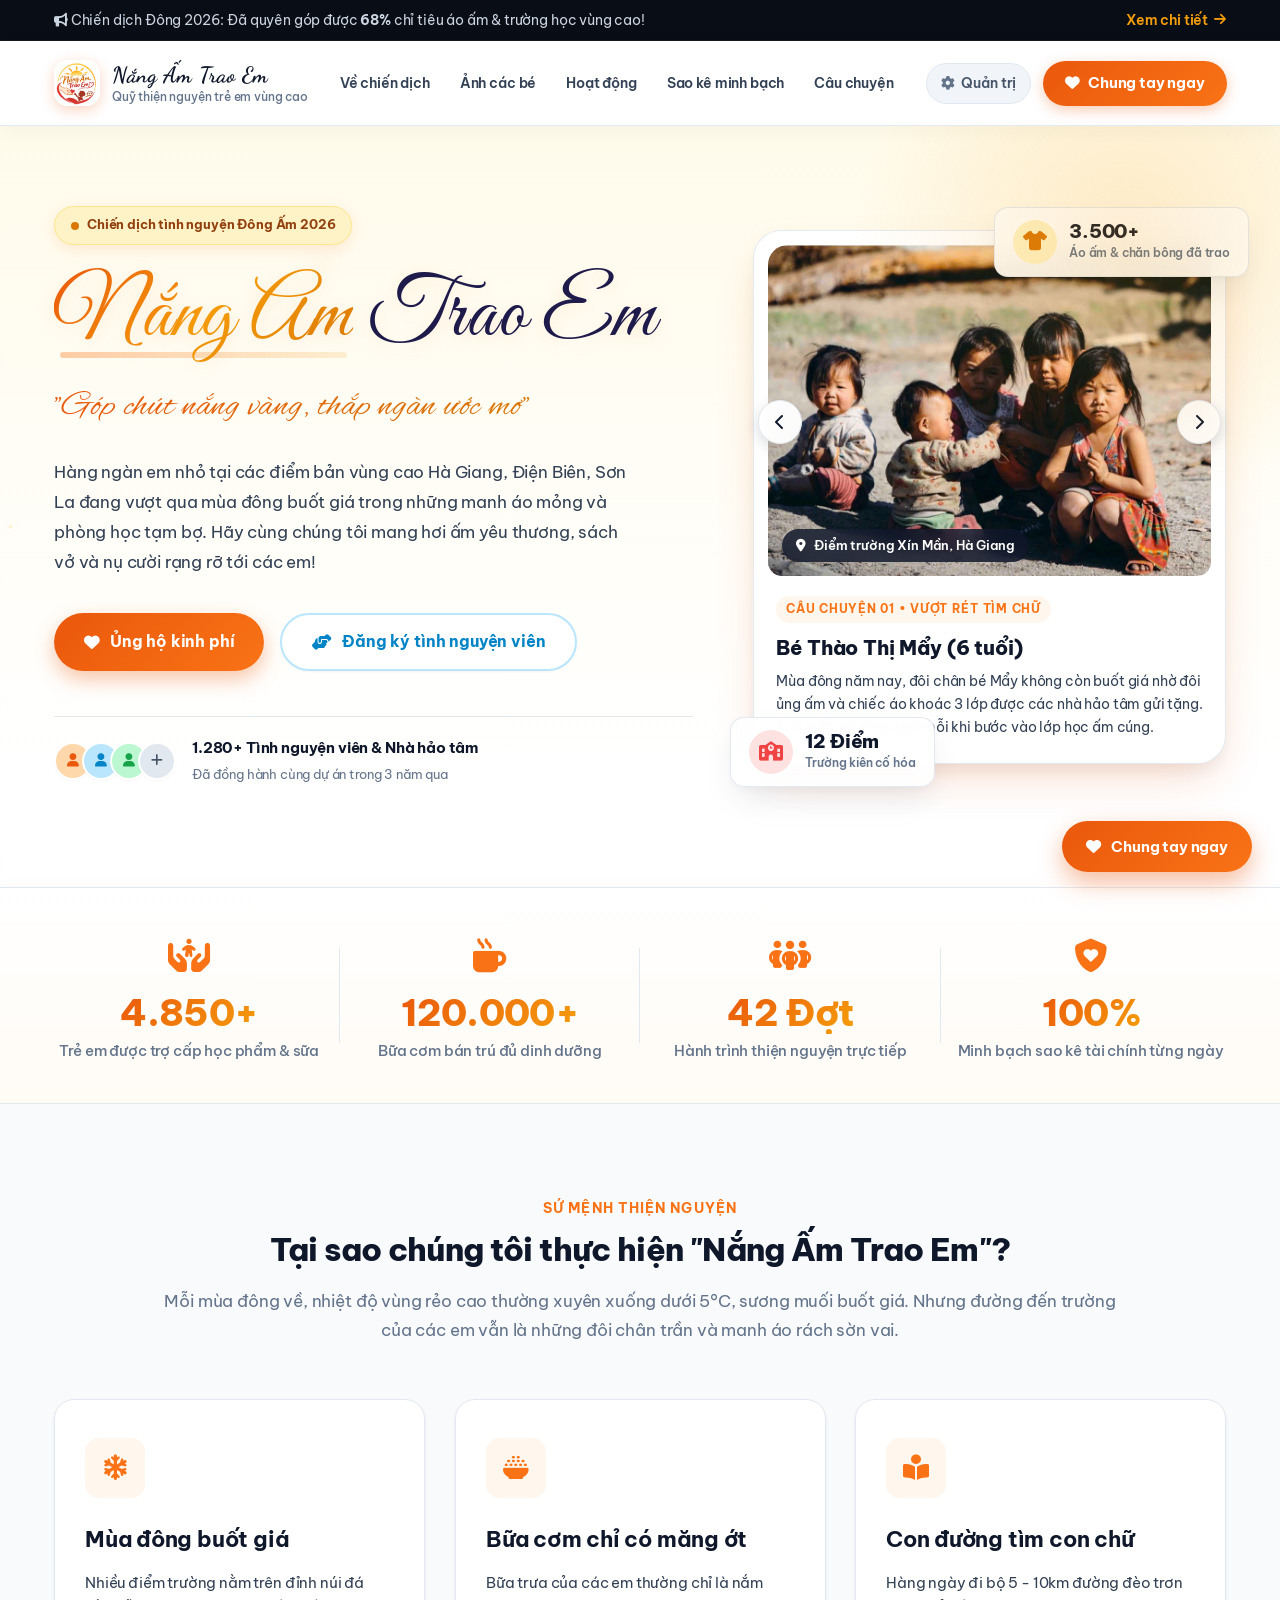
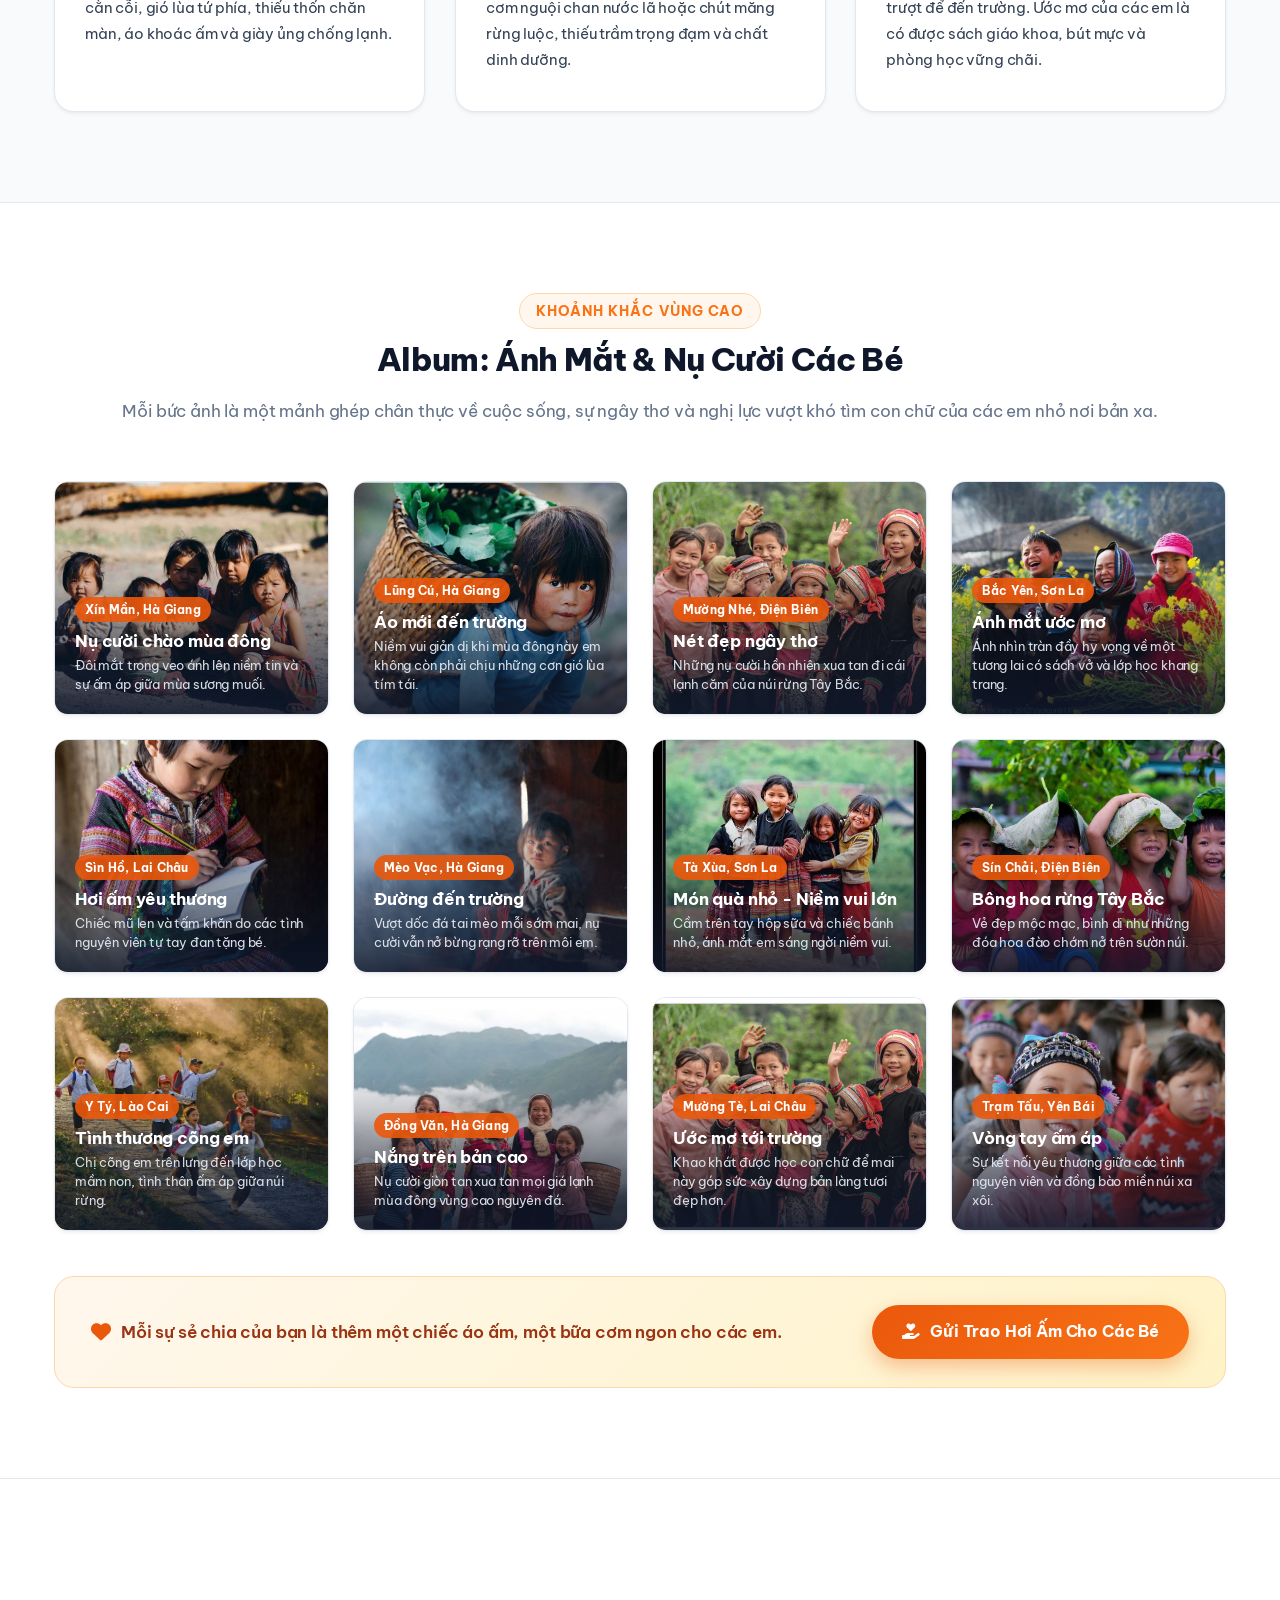
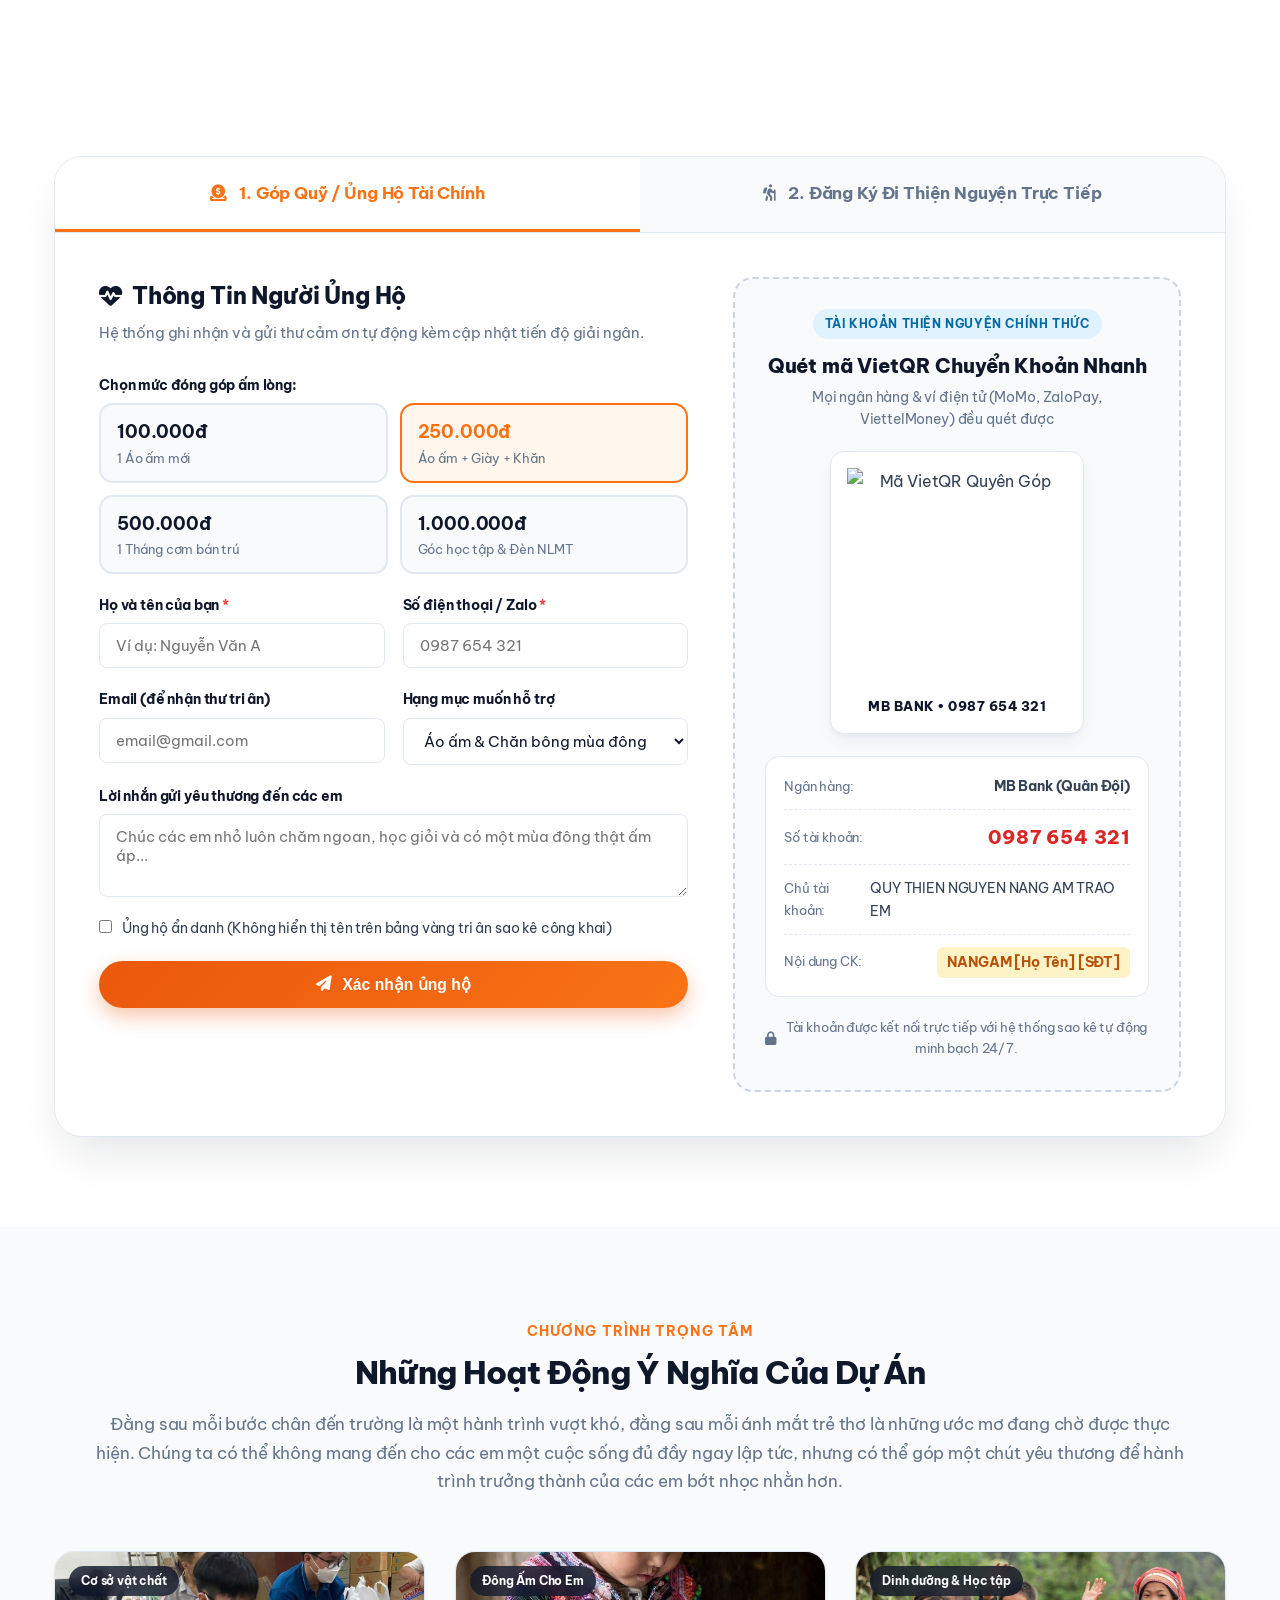
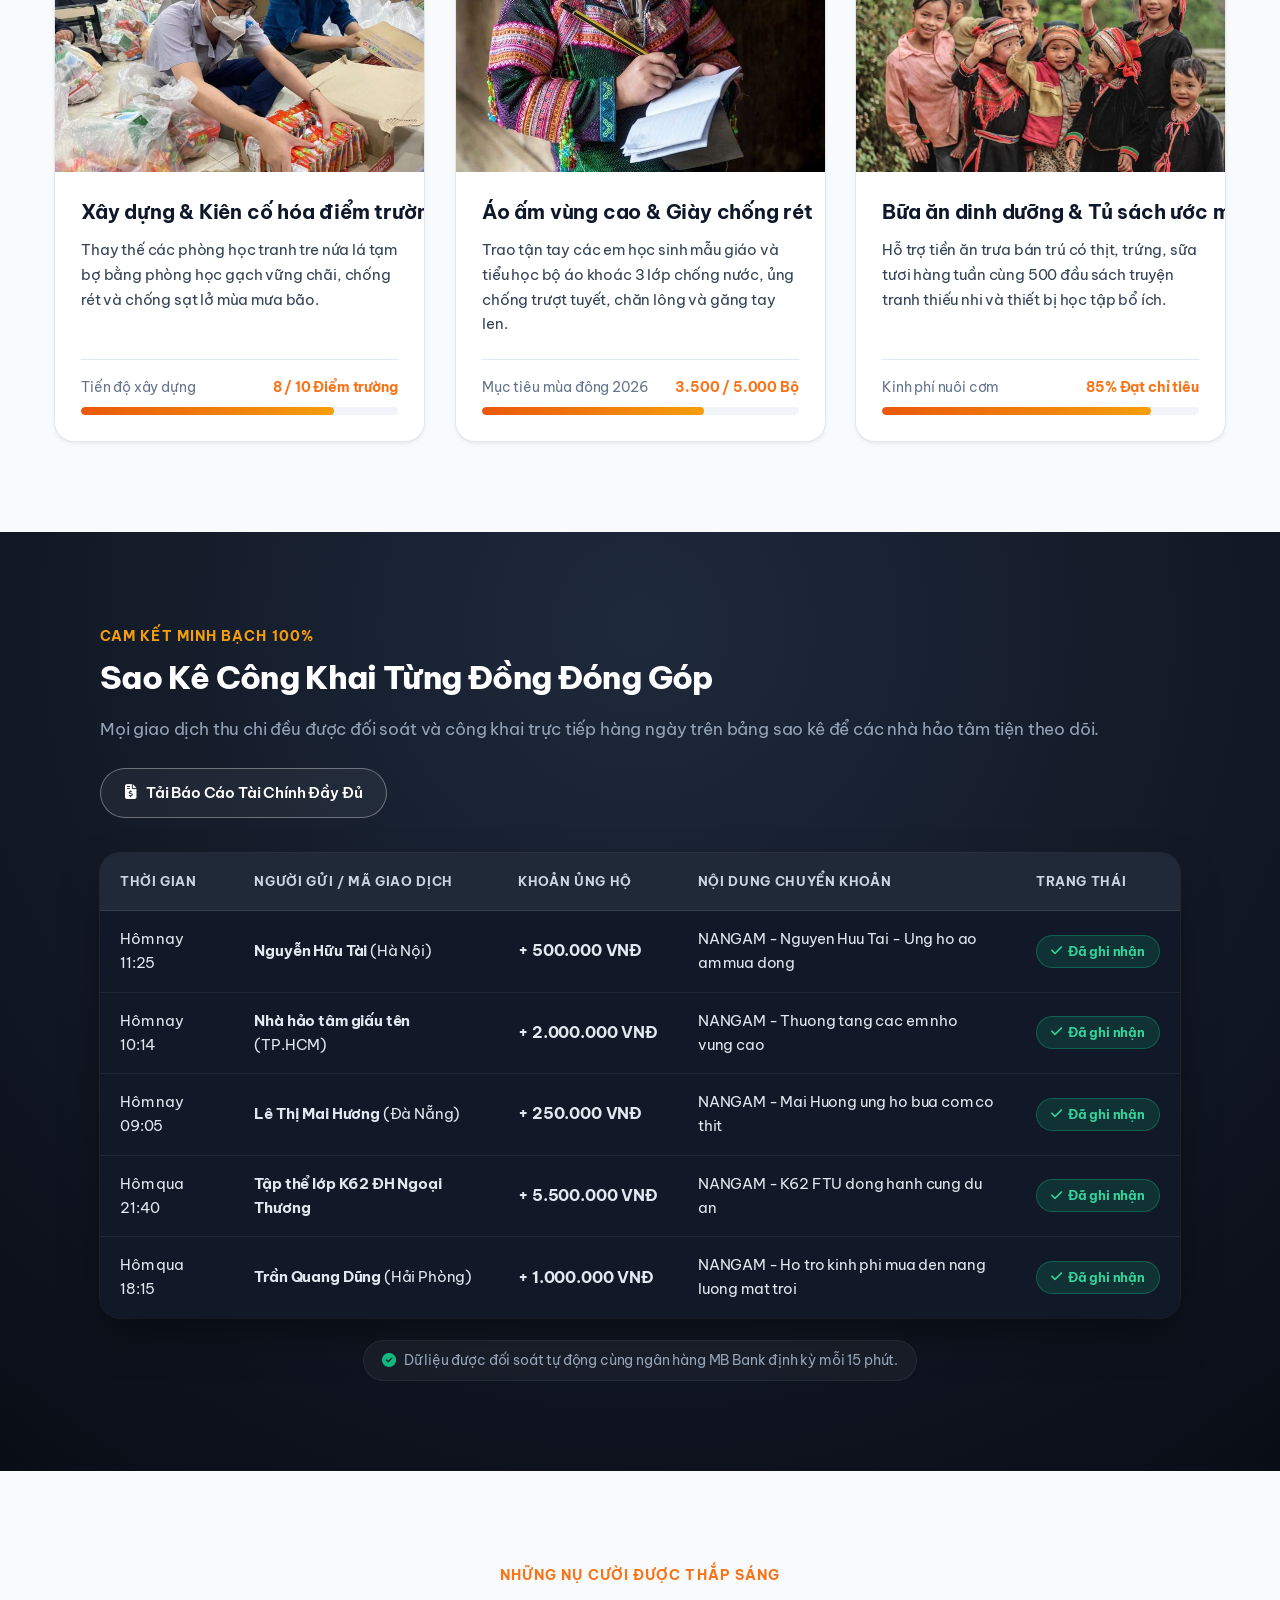
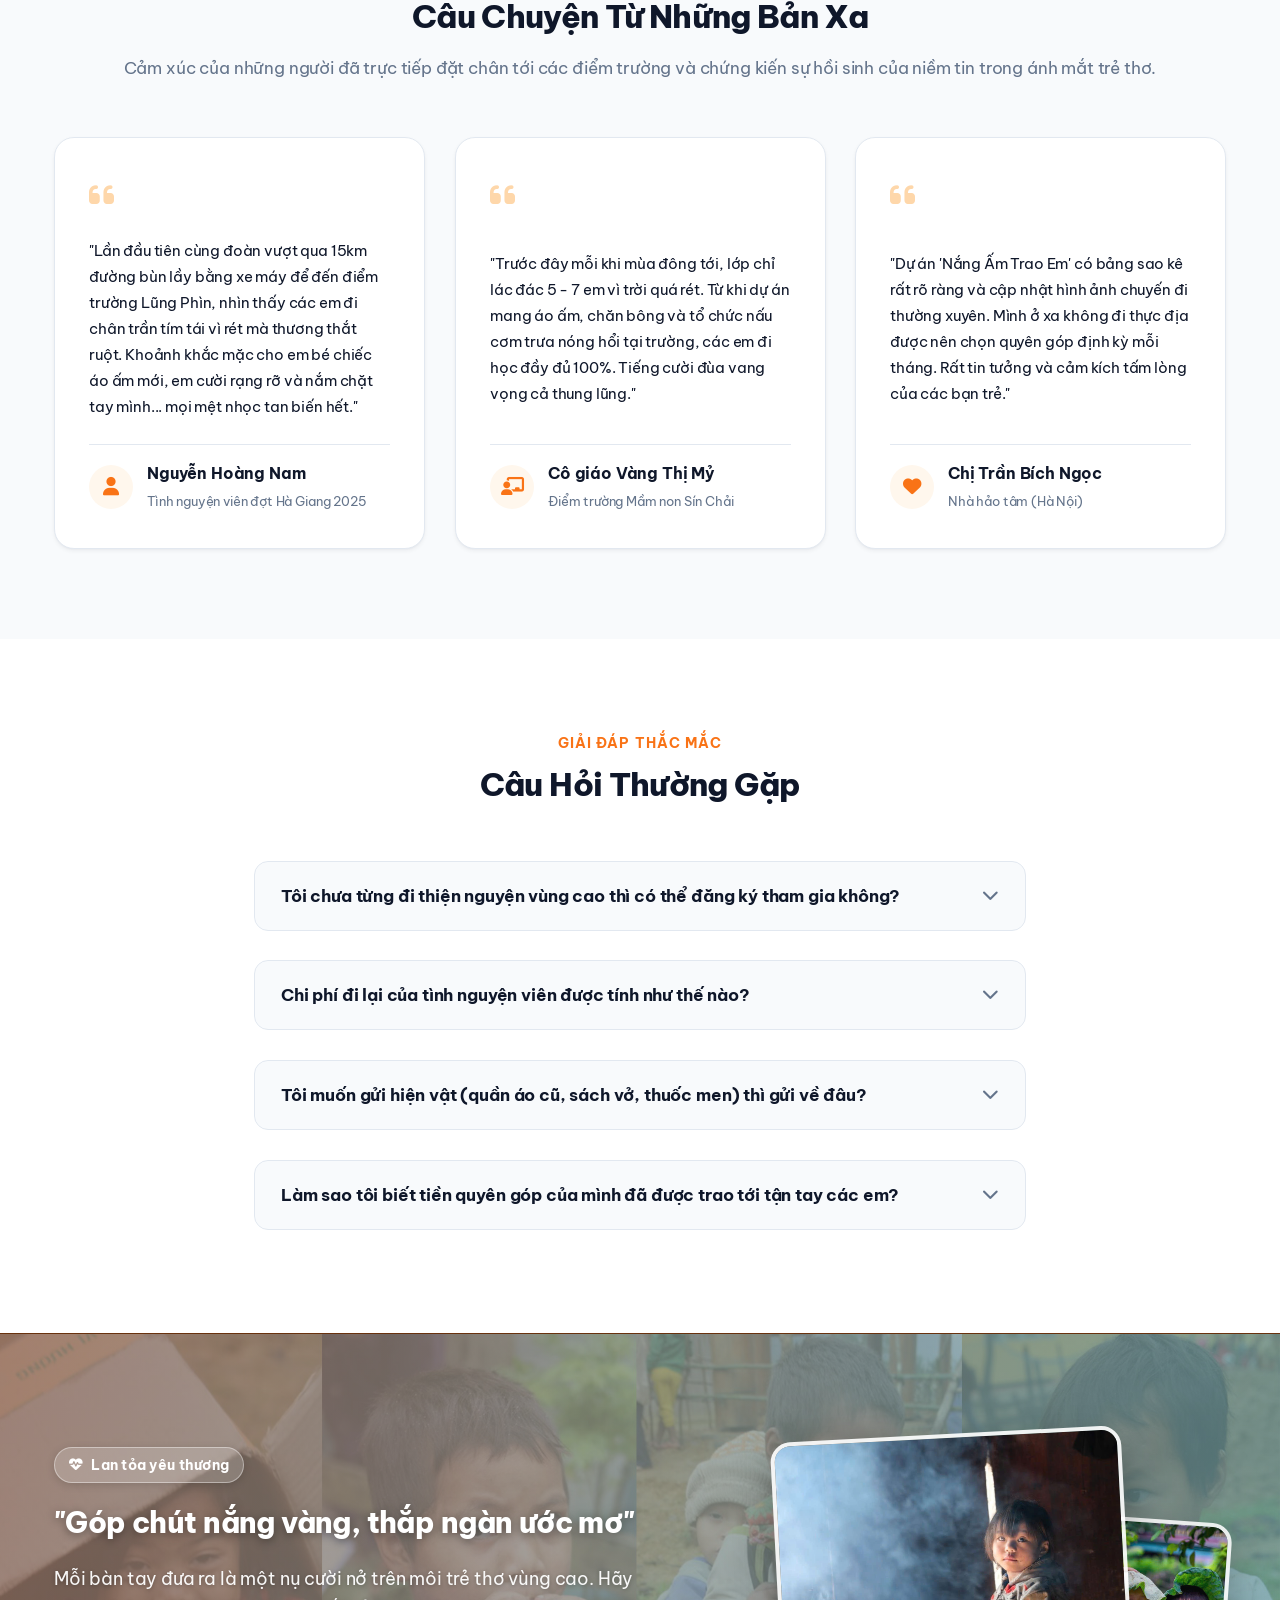
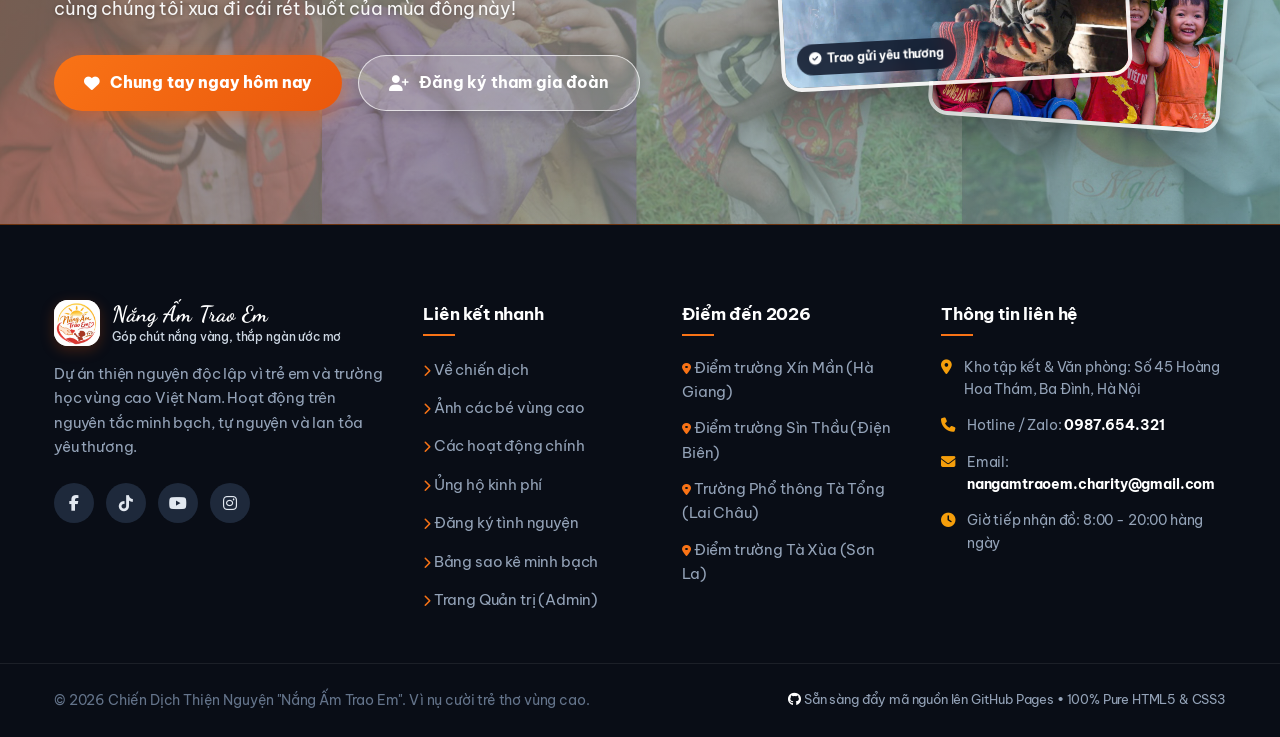
==== commit 48bddc9a: "update" ====
--- a/index.html
+++ b/index.html
@@ -15,6 +15,24 @@
 </head>
 
 <body>
+
+  <!-- Thanh hiển thị tiến độ cuộn trang (Scroll Progress Bar) -->
+  <div class="scroll-progress-bar" id="scrollProgressBar"></div>
+
+  <!-- Nút bấm quay lên đầu trang (Back to top) -->
+  <button class="back-to-top" id="backToTopBtn" aria-label="Lên đầu trang" title="Lên đầu trang">
+    <i class="fa-solid fa-arrow-up"></i>
+  </button>
+
+  <!-- Đốm sáng nắng vàng lơ lửng toàn trang (Ambient Sunlight) -->
+  <div class="sunshine-ambient sunshine-1"></div>
+  <div class="sunshine-ambient sunshine-2"></div>
+
+  <!-- Canvas hiệu ứng hạt nắng ấm vàng bay bổng (Golden Warm Particles) -->
+  <canvas id="warmParticlesCanvas"></canvas>
+
+  <!-- Canvas hiệu ứng pháo hoa hạt lấp lánh cho mỗi cú click (Click Particles Burst) -->
+  <canvas id="clickParticlesCanvas"></canvas>
 
 
   <a href="#action-section" class="floating-cta" title="Quyên góp ngay">
@@ -845,7 +863,7 @@
         <div class="section-header">
           <span class="section-subtitle">Chương Trình Trọng Tâm</span>
           <h2 class="section-title">Những Hoạt Động Ý Nghĩa Của Dự Án</h2>
-          <p class="section-desc activities-desc">Mỗi sự sẻ chia dù lớn hay nhỏ đều góp phần thay đổi cuộc sống và mở ra một tương lai tươi sáng hơn cho các em nhỏ vùng cao.</p>
+          <p class="section-desc activities-desc">Đằng sau mỗi bước chân đến trường là một hành trình vượt khó, đằng sau mỗi ánh mắt trẻ thơ là những ước mơ đang chờ được thực hiện. Chúng ta có thể không mang đến cho các em một cuộc sống đủ đầy ngay lập tức, nhưng có thể góp một chút yêu thương để hành trình trưởng thành của các em bớt nhọc nhằn hơn.</p>
         </div>
 
         <div class="cards-grid">
@@ -1125,7 +1143,7 @@
 
 
     <section class="cta-banner">
-      <div class="cta-banner-bg" style="background-image: url('assets/images/hotrotuthien.jpg');"></div>
+      <div class="cta-banner-bg" style="background-image: url('assets/images/bannerkid.jpg');"></div>
       <div class="cta-banner-overlay"></div>
       <div class="container cta-container-custom">
         <div class="cta-content">
@@ -1232,6 +1250,405 @@
     </div>
   </footer>
 
+  <!-- Animation on Scroll & Interactive Effects Script -->
+  <script>
+    document.addEventListener('DOMContentLoaded', () => {
+      // 1. Scroll Progress Bar & Header Shadow & Back to Top
+      const progressBar = document.getElementById('scrollProgressBar');
+      const header = document.querySelector('.header');
+      const backToTopBtn = document.getElementById('backToTopBtn');
+
+      window.addEventListener('scroll', () => {
+        const winScroll = document.documentElement.scrollTop || document.body.scrollTop;
+        const height = document.documentElement.scrollHeight - document.documentElement.clientHeight;
+        const scrolled = (winScroll / height) * 100;
+        if (progressBar) progressBar.style.width = scrolled + '%';
+
+        if (winScroll > 40) {
+          header?.classList.add('is-scrolled');
+        } else {
+          header?.classList.remove('is-scrolled');
+        }
+
+        if (winScroll > 450) {
+          backToTopBtn?.classList.add('show');
+        } else {
+          backToTopBtn?.classList.remove('show');
+        }
+      }, { passive: true });
+
+      backToTopBtn?.addEventListener('click', () => {
+        window.scrollTo({ top: 0, behavior: 'smooth' });
+      });
+
+      // 2. Auto-assign reveal classes and 3D tilt classes
+      const autoRevealTargets = [
+        '.section-header',
+        '.about-card',
+        '.gallery-card',
+        '.activity-card',
+        '.testimonial-card',
+        '.transparency-box',
+        '.action-wrapper',
+        '.accordion-item',
+        '.cta-container-custom',
+        '.footer-col'
+      ];
+
+      document.querySelectorAll(autoRevealTargets.join(',')).forEach((el) => {
+        if (!el.classList.contains('reveal-on-scroll')) {
+          el.classList.add('reveal-on-scroll');
+        }
+      });
+
+      // Stagger delays for grids
+      const grids = ['.about-grid', '.gallery-grid', '.cards-grid', '.testimonials-grid'];
+      grids.forEach(gridSelector => {
+        const grid = document.querySelector(gridSelector);
+        if (grid) {
+          Array.from(grid.children).forEach((child, idx) => {
+            child.classList.add(`delay-${(idx % 4) + 1}`);
+          });
+        }
+      });
+
+      // 3. 3D Tilt & Cursor Spotlight on Cards
+      const tiltCards = document.querySelectorAll('.about-card, .activity-card, .gallery-card, .testimonial-card, .trip-card');
+      tiltCards.forEach(card => {
+        card.classList.add('tilt-card');
+
+        card.addEventListener('mousemove', (e) => {
+          const rect = card.getBoundingClientRect();
+          const x = e.clientX - rect.left;
+          const y = e.clientY - rect.top;
+
+          card.style.setProperty('--mouse-x', `${x}px`);
+          card.style.setProperty('--mouse-y', `${y}px`);
+
+          // Calculate 3D tilt angles
+          const centerX = rect.width / 2;
+          const centerY = rect.height / 2;
+          const rotateX = ((y - centerY) / centerY) * -5;
+          const rotateY = ((x - centerX) / centerX) * 5;
+
+          card.style.transform = `perspective(1000px) rotateX(${rotateX}deg) rotateY(${rotateY}deg) translateY(-6px)`;
+        });
+
+        card.addEventListener('mouseleave', () => {
+          card.style.transform = '';
+        });
+      });
+
+      // 4. Ripple Click Wave Effect on Buttons
+      document.querySelectorAll('.btn, .nav-btn, .top-bar-link').forEach(button => {
+        button.addEventListener('click', function(e) {
+          const rect = this.getBoundingClientRect();
+          const ripple = document.createElement('span');
+          ripple.classList.add('ripple-wave');
+          const size = Math.max(rect.width, rect.height);
+          ripple.style.width = ripple.style.height = `${size}px`;
+          ripple.style.left = `${e.clientX - rect.left - size / 2}px`;
+          ripple.style.top = `${e.clientY - rect.top - size / 2}px`;
+          this.appendChild(ripple);
+          setTimeout(() => ripple.remove(), 650);
+        });
+      });
+
+      // 5. Intersection Observer to trigger scroll animations (Chạy liên tục siêu mượt khi lăn lên và lăn xuống)
+      const revealObserver = new IntersectionObserver((entries) => {
+        entries.forEach(entry => {
+          if (entry.isIntersecting) {
+            entry.target.classList.add('revealed');
+          } else {
+            // Kiểm tra vị trí: chỉ gỡ class khi cuộn hẳn ra ngoài, tránh giật khi mép phần tử chạm viewport
+            const rect = entry.target.getBoundingClientRect();
+            if (rect.top > window.innerHeight || rect.bottom < 0) {
+              entry.target.classList.remove('revealed');
+            }
+          }
+        });
+      }, {
+        threshold: 0.08,
+        rootMargin: '40px 0px 40px 0px'
+      });
+
+      document.querySelectorAll('.reveal-on-scroll, .reveal-left, .reveal-right').forEach(el => {
+        revealObserver.observe(el);
+      });
+
+      // 6. Smooth Animated Counter for Metrics (chạy lại mỗi khi lăn tới thanh chỉ số)
+      const metricNumbers = document.querySelectorAll('.metric-number');
+
+      const countObserver = new IntersectionObserver((entries) => {
+        entries.forEach(entry => {
+          if (entry.isIntersecting) {
+            metricNumbers.forEach(item => {
+              const rawText = item.getAttribute('data-original-text') || item.innerText.trim();
+              if (!item.getAttribute('data-original-text')) {
+                item.setAttribute('data-original-text', rawText);
+              }
+
+              const numMatch = rawText.match(/[\d.]+/);
+              if (!numMatch) return;
+
+              const strVal = numMatch[0];
+              const suffix = rawText.replace(strVal, '');
+              const targetVal = parseInt(strVal.replace(/\./g, ''), 10);
+              const duration = 1500;
+              const startTime = performance.now();
+
+              function updateCounter(currentTime) {
+                const elapsed = currentTime - startTime;
+                const progress = Math.min(elapsed / duration, 1);
+                const easeProgress = 1 - Math.pow(1 - progress, 3);
+                const currentVal = Math.floor(easeProgress * targetVal);
+
+                const formatted = currentVal.toLocaleString('vi-VN');
+                item.innerText = formatted + suffix;
+
+                if (progress < 1) {
+                  requestAnimationFrame(updateCounter);
+                } else {
+                  item.innerText = rawText;
+                }
+              }
+              requestAnimationFrame(updateCounter);
+            });
+          }
+        });
+      }, { threshold: 0.3 });
+
+      const metricsBar = document.querySelector('.metrics-bar');
+      if (metricsBar) {
+        countObserver.observe(metricsBar);
+      }
+
+      // 7. Golden Warm Sun Particles (Canvas Interactive Particles)
+      const canvas = document.getElementById('warmParticlesCanvas');
+      if (canvas && window.innerWidth > 768) {
+        const ctx = canvas.getContext('2d');
+        let width = canvas.width = window.innerWidth;
+        let height = canvas.height = window.innerHeight;
+
+        window.addEventListener('resize', () => {
+          width = canvas.width = window.innerWidth;
+          height = canvas.height = window.innerHeight;
+        });
+
+        const particles = [];
+        const particleCount = 28; // nhẹ nhàng, không gây nặng máy
+        const colors = [
+          'rgba(249, 115, 22, 0.45)', // cam
+          'rgba(245, 158, 11, 0.5)',  // vàng nắng
+          'rgba(251, 191, 36, 0.35)', // hổ phách
+          'rgba(253, 230, 138, 0.4)'  // vàng nhạt
+        ];
+
+        for (let i = 0; i < particleCount; i++) {
+          particles.push({
+            x: Math.random() * width,
+            y: Math.random() * height,
+            radius: Math.random() * 2.8 + 1.2,
+            color: colors[Math.floor(Math.random() * colors.length)],
+            vx: (Math.random() - 0.5) * 0.4,
+            vy: - (Math.random() * 0.4 + 0.15), // bay bổng nhẹ lên trên như tia nắng
+            alpha: Math.random() * 0.7 + 0.3,
+            pulse: Math.random() * 0.02 + 0.01
+          });
+        }
+
+        function renderParticles() {
+          ctx.clearRect(0, 0, width, height);
+
+          particles.forEach(p => {
+            p.x += p.vx;
+            p.y += p.vy;
+
+            // wrap around borders
+            if (p.y < -10) p.y = height + 10;
+            if (p.x < -10) p.x = width + 10;
+            if (p.x > width + 10) p.x = -10;
+
+            // pulse effect
+            p.alpha += p.pulse;
+            if (p.alpha > 0.85 || p.alpha < 0.2) p.pulse = -p.pulse;
+
+            ctx.beginPath();
+            ctx.arc(p.x, p.y, p.radius, 0, Math.PI * 2);
+            ctx.fillStyle = p.color;
+            ctx.shadowBlur = 10;
+            ctx.shadowColor = 'rgba(245, 158, 11, 0.5)';
+            ctx.fill();
+          });
+
+          requestAnimationFrame(renderParticles);
+        }
+
+        renderParticles();
+      }
+
+      // 8. Hiệu ứng Click Particles Explosion & Shockwave đỉnh cao cho mọi cú click
+      const clickCanvas = document.getElementById('clickParticlesCanvas');
+      if (clickCanvas) {
+        const cCtx = clickCanvas.getContext('2d');
+        let cWidth = clickCanvas.width = window.innerWidth;
+        let cHeight = clickCanvas.height = window.innerHeight;
+
+        window.addEventListener('resize', () => {
+          cWidth = clickCanvas.width = window.innerWidth;
+          cHeight = clickCanvas.height = window.innerHeight;
+        });
+
+        const clickParticles = [];
+        const shockwaves = [];
+        const warmPalette = [
+          '#f97316', // Cam rực rỡ
+          '#ea580c', // Cam đậm
+          '#f59e0b', // Vàng hổ phách
+          '#fbbf24', // Vàng ấm
+          '#f43f5e', // Hồng thắm (trái tim)
+          '#ffffff'  // Trắng lấp lánh
+        ];
+
+        class ClickParticle {
+          constructor(x, y) {
+            this.x = x;
+            this.y = y;
+            const angle = Math.random() * Math.PI * 2;
+            const speed = Math.random() * 5.5 + 2;
+            this.vx = Math.cos(angle) * speed;
+            this.vy = Math.sin(angle) * speed;
+            this.gravity = 0.12;
+            this.friction = 0.96;
+            this.radius = Math.random() * 4 + 2;
+            this.color = warmPalette[Math.floor(Math.random() * warmPalette.length)];
+            this.alpha = 1;
+            this.decay = Math.random() * 0.022 + 0.016;
+            this.rotation = Math.random() * Math.PI * 2;
+            this.rotSpeed = (Math.random() - 0.5) * 0.2;
+            // Một số hạt là trái tim hoặc ngôi sao 4 cánh
+            this.type = Math.random() > 0.65 ? 'heart' : (Math.random() > 0.5 ? 'star' : 'circle');
+          }
+
+          update() {
+            this.vx *= this.friction;
+            this.vy = this.vy * this.friction + this.gravity;
+            this.x += this.vx;
+            this.y += this.vy;
+            this.alpha -= this.decay;
+            this.rotation += this.rotSpeed;
+            this.radius = Math.max(0, this.radius - 0.03);
+          }
+
+          draw(ctx) {
+            if (this.alpha <= 0) return;
+            ctx.save();
+            ctx.globalAlpha = this.alpha;
+            ctx.translate(this.x, this.y);
+            ctx.rotate(this.rotation);
+            ctx.fillStyle = this.color;
+            ctx.shadowBlur = 8;
+            ctx.shadowColor = this.color;
+
+            if (this.type === 'heart') {
+              // Vẽ trái tim nhỏ bay ra
+              const s = this.radius * 0.7;
+              ctx.beginPath();
+              ctx.moveTo(0, s * 0.3);
+              ctx.bezierCurveTo(-s, -s * 0.6, -s * 1.5, s * 0.6, 0, s * 1.6);
+              ctx.bezierCurveTo(s * 1.5, s * 0.6, s, -s * 0.6, 0, s * 0.3);
+              ctx.fill();
+            } else if (this.type === 'star') {
+              // Vẽ tia sao 4 cánh lấp lánh
+              const r = this.radius * 1.3;
+              ctx.beginPath();
+              for (let i = 0; i < 4; i++) {
+                ctx.lineTo(Math.cos((i * Math.PI) / 2) * r, Math.sin((i * Math.PI) / 2) * r);
+                ctx.lineTo(Math.cos((i * Math.PI) / 2 + Math.PI / 4) * (r * 0.35), Math.sin((i * Math.PI) / 2 + Math.PI / 4) * (r * 0.35));
+              }
+              ctx.closePath();
+              ctx.fill();
+            } else {
+              // Vẽ hạt ngọc tròn
+              ctx.beginPath();
+              ctx.arc(0, 0, this.radius, 0, Math.PI * 2);
+              ctx.fill();
+            }
+            ctx.restore();
+          }
+        }
+
+        class Shockwave {
+          constructor(x, y) {
+            this.x = x;
+            this.y = y;
+            this.radius = 4;
+            this.maxRadius = 38;
+            this.alpha = 0.85;
+            this.color = '#f97316';
+          }
+
+          update() {
+            this.radius += 2.4;
+            this.alpha -= 0.045;
+          }
+
+          draw(ctx) {
+            if (this.alpha <= 0) return;
+            ctx.save();
+            ctx.globalAlpha = Math.max(0, this.alpha);
+            ctx.beginPath();
+            ctx.arc(this.x, this.y, this.radius, 0, Math.PI * 2);
+            ctx.strokeStyle = this.color;
+            ctx.lineWidth = 2.5;
+            ctx.shadowBlur = 10;
+            ctx.shadowColor = 'rgba(249, 115, 22, 0.8)';
+            ctx.stroke();
+            ctx.restore();
+          }
+        }
+
+        window.addEventListener('pointerdown', (e) => {
+          // Bắn ra 16 - 22 hạt với mỗi cú click ở bất kỳ đâu trên trang
+          const count = Math.floor(Math.random() * 6) + 16;
+          for (let i = 0; i < count; i++) {
+            clickParticles.push(new ClickParticle(e.clientX, e.clientY));
+          }
+          // Thêm vòng xung kích ánh sáng (Shockwave ring)
+          shockwaves.push(new Shockwave(e.clientX, e.clientY));
+        });
+
+        function animateClickEffects() {
+          cCtx.clearRect(0, 0, cWidth, cHeight);
+
+          // Cập nhật và vẽ các vòng sóng xung kích
+          for (let i = shockwaves.length - 1; i >= 0; i--) {
+            const sw = shockwaves[i];
+            sw.update();
+            sw.draw(cCtx);
+            if (sw.alpha <= 0) {
+              shockwaves.splice(i, 1);
+            }
+          }
+
+          // Cập nhật và vẽ các hạt pháo hoa bùng nổ
+          for (let i = clickParticles.length - 1; i >= 0; i--) {
+            const p = clickParticles[i];
+            p.update();
+            p.draw(cCtx);
+            if (p.alpha <= 0 || p.radius <= 0) {
+              clickParticles.splice(i, 1);
+            }
+          }
+
+          requestAnimationFrame(animateClickEffects);
+        }
+
+        animateClickEffects();
+      }
+    });
+  </script>
+
 </body>
 
 </html>
--- a/assets/css/style.css
+++ b/assets/css/style.css
@@ -445,6 +445,7 @@
   -webkit-text-fill-color: transparent;
   display: inline-block;
   letter-spacing: 0.02em;
+  white-space: nowrap;
 }
 
 .hero-desc {
@@ -1646,7 +1647,7 @@
 }
 
 @media (min-width: 992px) {
-  .activities-desc,
+
   .stories-desc,
   .gallery-desc {
     white-space: nowrap;
@@ -1768,12 +1769,13 @@
 
 
 .transparency-section {
-  background: #090d16;
+  position: relative;
+  background: radial-gradient(circle at 50% 10%, #1e293b 0%, #090d16 100%);
   color: #ffffff;
 }
 
 .transparency-box {
-  max-width: 1050px;
+  max-width: 1080px;
   margin: 0 auto;
 }
 
@@ -1783,7 +1785,7 @@
   align-items: flex-end;
   margin-bottom: 35px;
   flex-wrap: wrap;
-  gap: 20px;
+  gap: 24px;
 }
 
 .section-subtitle.light {
@@ -1799,74 +1801,99 @@
 }
 
 .btn-outline-white {
-  background: transparent;
-  color: #ffffff;
-  border: 1.5px solid rgba(255, 255, 255, 0.3);
-  padding: 11px 22px;
+  background: rgba(255, 255, 255, 0.05);
+  color: #ffffff;
+  border: 1.5px solid rgba(255, 255, 255, 0.35);
+  padding: 12px 24px;
   border-radius: var(--radius-full);
-  font-size: 0.9rem;
+  font-size: 0.92rem;
   font-weight: 600;
   display: inline-flex;
   align-items: center;
-  gap: 8px;
+  gap: 10px;
+  white-space: nowrap;
+  backdrop-filter: blur(6px);
+  -webkit-backdrop-filter: blur(6px);
+  transition: all 0.3s cubic-bezier(0.16, 1, 0.3, 1);
 }
 
 .btn-outline-white:hover {
   background: #ffffff;
   color: #0f172a;
   border-color: #ffffff;
+  transform: translateY(-2px);
+  box-shadow: 0 8px 24px rgba(255, 255, 255, 0.2);
 }
 
 .table-responsive {
   width: 100%;
   overflow-x: auto;
-  background: #131b2e;
+  -webkit-overflow-scrolling: touch;
+  background: #111827;
   border-radius: var(--radius-lg);
-  box-shadow: var(--shadow-xl);
-  border: 1px solid rgba(255, 255, 255, 0.08);
+  box-shadow: 0 20px 45px -10px rgba(0, 0, 0, 0.5), 0 0 0 1px rgba(255, 255, 255, 0.08);
 }
 
 .saoke-table {
   width: 100%;
-  border-collapse: collapse;
+  min-width: 780px;
+  border-collapse: separate;
+  border-spacing: 0;
   text-align: left;
   font-size: 0.92rem;
 }
 
 .saoke-table th {
-  background: #1e293b;
+  background: #1f2937;
   color: #cbd5e1;
   font-weight: 700;
-  padding: 16px 20px;
-  font-size: 0.82rem;
+  padding: 18px 20px;
+  font-size: 0.8rem;
   text-transform: uppercase;
   letter-spacing: 0.05em;
+  border-bottom: 1px solid rgba(255, 255, 255, 0.1);
+  white-space: nowrap;
 }
 
 .saoke-table td {
   padding: 16px 20px;
   border-bottom: 1px solid rgba(255, 255, 255, 0.06);
   color: #e2e8f0;
-}
-
-.saoke-table tr:hover {
-  background: rgba(255, 255, 255, 0.04);
+  vertical-align: middle;
+}
+
+.saoke-table tbody tr {
+  transition: background-color 0.25s ease;
+}
+
+.saoke-table tbody tr:last-child td {
+  border-bottom: none;
+}
+
+.saoke-table tbody tr:hover {
+  background-color: rgba(249, 115, 22, 0.1) !important;
+}
+
+.saoke-table tbody tr:hover td {
+  color: #ffffff;
 }
 
 .amount-plus {
   color: #34d399;
   font-weight: 700;
   font-size: 0.98rem;
+  white-space: nowrap;
 }
 
 .status-pill {
   display: inline-flex;
   align-items: center;
   gap: 6px;
-  padding: 4px 12px;
+  padding: 5px 14px;
   border-radius: var(--radius-full);
-  font-size: 0.78rem;
+  font-size: 0.8rem;
   font-weight: 700;
+  white-space: nowrap;
 }
 
 .status-verified {
@@ -1876,10 +1903,20 @@
 }
 
 .transparency-footer {
-  margin-top: 20px;
+  margin-top: 22px;
   text-align: center;
   font-size: 0.88rem;
   color: #94a3b8;
+}
+
+.transparency-footer p {
+  display: inline-flex;
+  align-items: center;
+  gap: 8px;
+  background: rgba(255, 255, 255, 0.04);
+  padding: 8px 18px;
+  border-radius: var(--radius-full);
+  border: 1px solid rgba(255, 255, 255, 0.06);
 }
 
 .text-green {
@@ -2032,11 +2069,11 @@
 .cta-banner {
   position: relative;
   overflow: hidden;
-  color: var(--text-title);
+  color: #ffffff;
   padding: 85px 0;
-  background: linear-gradient(135deg, #fff7ed 0%, #ffedd5 45%, #fed7aa 100%);
-  border-top: 1px solid #fed7aa;
-  border-bottom: 1px solid #fdba74;
+  background-color: #1c100b;
+  border-top: 1px solid rgba(249, 115, 22, 0.35);
+  border-bottom: 1px solid rgba(249, 115, 22, 0.35);
 }
 
 .cta-banner-bg {
@@ -2044,15 +2081,18 @@
   inset: 0;
   background-size: cover;
   background-position: center;
-  opacity: 0.12;
-  mix-blend-mode: multiply;
+  opacity: 1;
   pointer-events: none;
 }
 
 .cta-banner-overlay {
   position: absolute;
   inset: 0;
-  background: radial-gradient(circle at 80% 40%, rgba(254, 215, 170, 0.45) 0%, rgba(255, 247, 237, 0.75) 100%);
+  /* Lớp phủ cam rất mỏng để làm nổi bật tối đa hình ảnh nền nhưng vẫn chuẩn tone cam */
+  background: linear-gradient(105deg,
+      rgba(194, 65, 12, 0.52) 0%,
+      rgba(234, 88, 12, 0.35) 45%,
+      rgba(249, 115, 22, 0.22) 100%);
   pointer-events: none;
 }
 
@@ -2073,37 +2113,37 @@
   display: inline-flex;
   align-items: center;
   gap: 8px;
-  background: rgba(255, 255, 255, 0.85);
+  background: rgba(255, 255, 255, 0.18);
   backdrop-filter: blur(8px);
   -webkit-backdrop-filter: blur(8px);
-  border: 1px solid rgba(249, 115, 22, 0.3);
+  border: 1px solid rgba(255, 255, 255, 0.4);
   padding: 6px 14px;
   border-radius: var(--radius-full);
   font-size: 0.85rem;
   font-weight: 700;
-  color: #c2410c;
+  color: #fff;
   margin-bottom: 16px;
   letter-spacing: 0.02em;
-  box-shadow: 0 2px 8px rgba(234, 88, 12, 0.08);
+  box-shadow: 0 2px 8px rgba(0, 0, 0, 0.15);
 }
 
 .cta-title {
-  font-size: clamp(1.8rem, 2.8vw, 2.7rem);
+  font-size: clamp(1.4rem, 2.3vw, 2.4rem);
   font-weight: 800;
   margin-bottom: 16px;
   letter-spacing: -0.02em;
   white-space: nowrap;
-  color: #7c2d12;
-  text-shadow: 0 1px 2px rgba(255, 255, 255, 0.8);
+  color: #ffffff;
+  text-shadow: 0 2px 10px rgba(0, 0, 0, 0.4);
 }
 
 .cta-desc {
   font-size: 1.1rem;
-  color: #431407;
-  opacity: 0.88;
+  color: rgba(255, 255, 255, 0.95);
   margin-bottom: 32px;
   line-height: 1.7;
   max-width: 620px;
+  text-shadow: 0 1px 4px rgba(0, 0, 0, 0.3);
 }
 
 .cta-btns {
@@ -2118,34 +2158,32 @@
   color: #ffffff;
   font-weight: 800;
   border: none;
-  box-shadow: 0 6px 20px rgba(234, 88, 12, 0.28);
+  box-shadow: 0 6px 20px rgba(234, 88, 12, 0.45);
 }
 
 .btn-cta-primary:hover {
   transform: translateY(-2px);
   background: linear-gradient(135deg, #ea580c, #c2410c);
-  box-shadow: 0 10px 24px rgba(234, 88, 12, 0.38);
+  box-shadow: 0 10px 24px rgba(234, 88, 12, 0.55);
   color: #ffffff;
 }
 
 .btn-cta-secondary {
+  background: rgba(255, 255, 255, 0.15);
+  color: #ffffff;
+  border: 1.5px solid rgba(255, 255, 255, 0.7);
+  backdrop-filter: blur(6px);
+  -webkit-backdrop-filter: blur(6px);
+  font-weight: 700;
+  box-shadow: 0 4px 14px rgba(0, 0, 0, 0.2);
+}
+
+.btn-cta-secondary:hover {
   background: #ffffff;
-  color: #9a3412;
-  border: 1.5px solid #fdba74;
-  font-weight: 700;
-  box-shadow: 0 4px 12px rgba(154, 52, 18, 0.08);
-}
-
-.btn-cta-secondary:hover {
-  background: #fff7ed;
-  border-color: #ea580c;
-  color: #7c2d12;
+  border-color: #ffffff;
+  color: #c2410c;
   transform: translateY(-2px);
-}
-
-.btn-cta-secondary:hover {
-  background: rgba(255, 255, 255, 0.2);
-  border-color: #ffffff;
+  box-shadow: 0 6px 18px rgba(255, 255, 255, 0.3);
 }
 
 /* Gallery Images Card on the right of CTA banner */
@@ -2558,4 +2596,725 @@
     padding: 11px 20px;
     font-size: 0.9rem;
   }
+}
+
+/* ==========================================================================
+   GLOBAL SCROLL & HOVER ANIMATIONS (HIỆU ỨNG ĐỘNG TOÀN DIỆN CHO WEBSITE)
+   ========================================================================== */
+
+/* 1. Keyframe Definitions */
+@keyframes fadeInUp {
+  from {
+    opacity: 0;
+    transform: translateY(32px);
+  }
+
+  to {
+    opacity: 1;
+    transform: translateY(0);
+  }
+}
+
+@keyframes fadeInLeft {
+  from {
+    opacity: 0;
+    transform: translateX(-35px);
+  }
+
+  to {
+    opacity: 1;
+    transform: translateX(0);
+  }
+}
+
+@keyframes fadeInRight {
+  from {
+    opacity: 0;
+    transform: translateX(35px);
+  }
+
+  to {
+    opacity: 1;
+    transform: translateX(0);
+  }
+}
+
+@keyframes pulseGlow {
+
+  0%,
+  100% {
+    box-shadow: 0 10px 25px rgba(234, 88, 12, 0.4);
+  }
+
+  50% {
+    box-shadow: 0 16px 36px rgba(234, 88, 12, 0.7), 0 0 24px rgba(249, 115, 22, 0.6);
+  }
+}
+
+@keyframes floatGentle {
+
+  0%,
+  100% {
+    transform: translateY(0);
+  }
+
+  50% {
+    transform: translateY(-8px);
+  }
+}
+
+@keyframes shimmerEffect {
+  0% {
+    background-position: -200% 0;
+  }
+
+  100% {
+    background-position: 200% 0;
+  }
+}
+
+@keyframes heartBeat {
+
+  0%,
+  100% {
+    transform: scale(1);
+  }
+
+  14% {
+    transform: scale(1.22);
+  }
+
+  28% {
+    transform: scale(1);
+  }
+
+  42% {
+    transform: scale(1.22);
+  }
+
+  70% {
+    transform: scale(1);
+  }
+}
+
+/* 2. Scroll Reveal Utility Classes (Tự động chạy lại siêu mượt mà khi lăn lên và lăn xuống) */
+.reveal-on-scroll {
+  opacity: 0;
+  transform: translateY(24px);
+  transition: opacity 0.75s cubic-bezier(0.22, 1, 0.36, 1), transform 0.75s cubic-bezier(0.22, 1, 0.36, 1);
+  will-change: opacity, transform;
+  backface-visibility: hidden;
+  -webkit-backface-visibility: hidden;
+}
+
+.reveal-on-scroll.revealed {
+  opacity: 1;
+  transform: translateY(0);
+}
+
+.reveal-left {
+  opacity: 0;
+  transform: translateX(-28px);
+  transition: opacity 0.75s cubic-bezier(0.22, 1, 0.36, 1), transform 0.75s cubic-bezier(0.22, 1, 0.36, 1);
+  will-change: opacity, transform;
+  backface-visibility: hidden;
+  -webkit-backface-visibility: hidden;
+}
+
+.reveal-left.revealed {
+  opacity: 1;
+  transform: translateX(0);
+}
+
+.reveal-right {
+  opacity: 0;
+  transform: translateX(28px);
+  transition: opacity 0.75s cubic-bezier(0.22, 1, 0.36, 1), transform 0.75s cubic-bezier(0.22, 1, 0.36, 1);
+  will-change: opacity, transform;
+  backface-visibility: hidden;
+  -webkit-backface-visibility: hidden;
+}
+
+.reveal-right.revealed {
+  opacity: 1;
+  transform: translateX(0);
+}
+
+/* Stagger delay classes for cards in grid (Độ trễ mượt mà) */
+.delay-1 {
+  transition-delay: 0.08s !important;
+}
+
+.delay-2 {
+  transition-delay: 0.16s !important;
+}
+
+.delay-3 {
+  transition-delay: 0.24s !important;
+}
+
+.delay-4 {
+  transition-delay: 0.32s !important;
+}
+
+/* 3. Hero Entrance Animations */
+.hero-content {
+  animation: fadeInLeft 0.9s cubic-bezier(0.16, 1, 0.3, 1) both;
+}
+
+.hero-visual {
+  animation: fadeInRight 0.9s cubic-bezier(0.16, 1, 0.3, 1) 0.15s both;
+}
+
+/* 4. Pulsing Floating CTA & Heart Icons */
+.floating-cta {
+  animation: pulseGlow 2.8s infinite ease-in-out;
+}
+
+.floating-cta .fa-heart,
+.btn-primary .fa-heart,
+.btn-cta-primary .fa-heart {
+  animation: heartBeat 2.2s infinite ease-in-out;
+  display: inline-block;
+}
+
+/* 5. Metrics Section Interactive Animations */
+.metric-item {
+  transition: transform 0.35s cubic-bezier(0.16, 1, 0.3, 1);
+}
+
+.metric-item:hover {
+  transform: translateY(-6px);
+}
+
+.metric-item .metric-icon {
+  transition: transform 0.4s cubic-bezier(0.34, 1.56, 0.64, 1), background-color 0.3s ease;
+}
+
+.metric-item:hover .metric-icon {
+  transform: scale(1.15) rotate(8deg);
+  background: linear-gradient(135deg, #fff7ed, #ffedd5);
+  box-shadow: 0 8px 18px rgba(249, 115, 22, 0.2);
+}
+
+/* 6. Enhanced Micro-Interactions on Cards & Buttons */
+.about-card,
+.activity-card,
+.gallery-card,
+.testimonial-card,
+.qr-card,
+.trip-card {
+  transition: transform 0.35s cubic-bezier(0.16, 1, 0.3, 1), box-shadow 0.35s ease, border-color 0.3s ease;
+}
+
+.testimonial-card:hover {
+  transform: translateY(-8px);
+  box-shadow: 0 18px 36px -6px rgba(15, 23, 42, 0.12);
+  border-color: #fdba74;
+}
+
+.testimonial-card .quote-icon {
+  transition: transform 0.35s cubic-bezier(0.34, 1.56, 0.64, 1);
+}
+
+.testimonial-card:hover .quote-icon {
+  transform: scale(1.15) rotate(-6deg);
+  color: #ea580c;
+}
+
+/* Shine effect on primary buttons */
+.btn-primary,
+.nav-btn-primary,
+.btn-cta-primary {
+  position: relative;
+  overflow: hidden;
+}
+
+.btn-primary::after,
+.nav-btn-primary::after,
+.btn-cta-primary::after {
+  content: "";
+  position: absolute;
+  top: -50%;
+  left: -60%;
+  width: 40%;
+  height: 200%;
+  background: linear-gradient(60deg,
+      rgba(255, 255, 255, 0) 0%,
+      rgba(255, 255, 255, 0.3) 50%,
+      rgba(255, 255, 255, 0) 100%);
+  transform: rotate(25deg);
+  transition: all 0.75s ease;
+  pointer-events: none;
+}
+
+.btn-primary:hover::after,
+.nav-btn-primary:hover::after,
+.btn-cta-primary:hover::after {
+  left: 130%;
+}
+
+/* Progress bar dynamic loading effect */
+.progress-fill {
+  background-size: 200% 100%;
+  background-image: linear-gradient(90deg,
+      #ea580c 0%,
+      #f59e0b 50%,
+      #ea580c 100%);
+  animation: shimmerEffect 3s infinite linear;
+}
+
+/* Sticky Header Soft Shadow on Scroll */
+.header.is-scrolled {
+  box-shadow: 0 4px 20px rgba(15, 23, 42, 0.08);
+  background: rgba(255, 255, 255, 0.98);
+  backdrop-filter: blur(12px);
+  -webkit-backdrop-filter: blur(12px);
+  transition: box-shadow 0.3s ease, background 0.3s ease;
+}
+
+/* Accordion Smooth Transition */
+.accordion-header {
+  transition: background-color 0.25s ease, color 0.25s ease;
+}
+
+.accordion-header:hover {
+  background-color: #fff7ed;
+  color: #ea580c;
+}
+
+.accordion-arrow {
+  transition: transform 0.35s cubic-bezier(0.16, 1, 0.3, 1);
+}
+
+.accordion-toggle:checked+.accordion-header .accordion-arrow {
+  transform: rotate(180deg);
+  color: #ea580c;
+}
+
+/* ==========================================================================
+   NEXT-LEVEL VISUAL & INTERACTIVE EFFECTS
+   ========================================================================== */
+
+/* 1. Global Scroll Progress Indicator */
+.scroll-progress-bar {
+  position: fixed;
+  top: 0;
+  left: 0;
+  height: 3.5px;
+  background: linear-gradient(90deg, #ea580c 0%, #f59e0b 50%, #f97316 100%);
+  z-index: 10000;
+  width: 0%;
+  transition: width 0.1s cubic-bezier(0.1, 0.9, 0.2, 1);
+  box-shadow: 0 0 12px rgba(249, 115, 22, 0.8), 0 0 4px rgba(234, 88, 12, 0.9);
+}
+
+/* 2. Floating Sunshine Ambient Glow (Hiệu ứng đốm nắng lung linh trên toàn trang) */
+.sunshine-ambient {
+  position: fixed;
+  border-radius: 50%;
+  filter: blur(80px);
+  pointer-events: none;
+  z-index: 0;
+  opacity: 0.45;
+  mix-blend-mode: multiply;
+  animation: floatAmbient 12s infinite alternate ease-in-out;
+}
+
+.sunshine-1 {
+  width: 420px;
+  height: 420px;
+  background: radial-gradient(circle, rgba(254, 215, 170, 0.85) 0%, rgba(251, 146, 60, 0) 70%);
+  top: 15%;
+  left: -80px;
+}
+
+.sunshine-2 {
+  width: 500px;
+  height: 500px;
+  background: radial-gradient(circle, rgba(253, 186, 116, 0.75) 0%, rgba(234, 88, 12, 0) 70%);
+  bottom: 20%;
+  right: -100px;
+  animation-duration: 16s;
+  animation-delay: -5s;
+}
+
+@keyframes floatAmbient {
+  0% {
+    transform: translate(0, 0) scale(1);
+  }
+
+  50% {
+    transform: translate(45px, 35px) scale(1.12);
+  }
+
+  100% {
+    transform: translate(-30px, 60px) scale(0.92);
+  }
+}
+
+/* 3. Interactive 3D Tilt Perspective & Cursor Spotlight on Cards */
+.tilt-card {
+  position: relative;
+  transform-style: preserve-3d;
+  transition: transform 0.15s ease-out, box-shadow 0.3s ease;
+  will-change: transform;
+}
+
+/* Spotlight radial highlight that follows cursor on hover */
+.tilt-card::before {
+  content: "";
+  position: absolute;
+  inset: 0;
+  border-radius: inherit;
+  background: radial-gradient(600px circle at var(--mouse-x, -500px) var(--mouse-y, -500px),
+      rgba(249, 115, 22, 0.12),
+      transparent 40%);
+  pointer-events: none;
+  opacity: 0;
+  transition: opacity 0.4s ease;
+  z-index: 5;
+}
+
+.tilt-card:hover::before {
+  opacity: 1;
+}
+
+/* 4. Canvas Floating Warm Particles (Đốm nắng vàng bay lơ lửng) */
+#warmParticlesCanvas {
+  position: fixed;
+  top: 0;
+  left: 0;
+  width: 100vw;
+  height: 100vh;
+  pointer-events: none;
+  z-index: 1;
+}
+
+/* 5. Smooth Back to Top Button */
+.back-to-top {
+  position: fixed;
+  bottom: 95px;
+  right: 28px;
+  width: 46px;
+  height: 46px;
+  border-radius: 50%;
+  background: #ffffff;
+  color: #ea580c;
+  border: 1.5px solid rgba(249, 115, 22, 0.25);
+  box-shadow: 0 6px 18px rgba(15, 23, 42, 0.12);
+  display: flex;
+  align-items: center;
+  justify-content: center;
+  font-size: 1.05rem;
+  cursor: pointer;
+  z-index: 998;
+  opacity: 0;
+  visibility: hidden;
+  transform: translateY(15px);
+  transition: all 0.35s cubic-bezier(0.16, 1, 0.3, 1);
+}
+
+.back-to-top.show {
+  opacity: 1;
+  visibility: visible;
+  transform: translateY(0);
+}
+
+.back-to-top:hover {
+  background: linear-gradient(135deg, #ea580c, #f97316);
+  color: #ffffff;
+  transform: translateY(-4px);
+  box-shadow: 0 10px 24px rgba(234, 88, 12, 0.35);
+  border-color: transparent;
+}
+
+/* 6. Ripple click wave on buttons */
+.btn,
+.nav-btn,
+.top-bar-link {
+  position: relative;
+  overflow: hidden;
+}
+
+.ripple-wave {
+  position: absolute;
+  border-radius: 50%;
+  transform: scale(0);
+  background: rgba(255, 255, 255, 0.45);
+  animation: rippleAnimation 0.6s linear;
+  pointer-events: none;
+}
+
+@keyframes rippleAnimation {
+  to {
+    transform: scale(4);
+    opacity: 0;
+  }
+}
+
+/* 7. Image Glow & Floating Badges */
+.card-media,
+.gallery-thumb,
+.hero-slide-media {
+  position: relative;
+  overflow: hidden;
+}
+
+.card-media::after,
+.gallery-thumb::after {
+  content: "";
+  position: absolute;
+  inset: 0;
+  background: linear-gradient(to top, rgba(15, 23, 42, 0.45) 0%, transparent 60%);
+  opacity: 0;
+  transition: opacity 0.35s ease;
+  pointer-events: none;
+}
+
+.gallery-card:hover .gallery-thumb::after,
+.activity-card:hover .card-media::after {
+  opacity: 1;
+}
+
+/* 8. Click Fireworks / Particle Explosion Canvas */
+#clickParticlesCanvas {
+  position: fixed;
+  top: 0;
+  left: 0;
+  width: 100vw;
+  height: 100vh;
+  pointer-events: none;
+  z-index: 99999;
+}
+
+/* ==========================================================================
+   EXCLUSIVE SECTION-SPECIFIC LUXURY EFFECTS (HIỆU ỨNG RIÊNG TỪNG KHU VỰC)
+   ========================================================================== */
+
+/* --- 1. HERO SECTION: Lớp hạt sao phát sáng & Floating Badge 3D --- */
+.hero {
+  position: relative;
+  overflow: hidden;
+}
+
+.hero .badge {
+  box-shadow: 0 4px 15px rgba(249, 115, 22, 0.15);
+  transition: transform 0.3s ease, box-shadow 0.3s ease;
+}
+
+.hero .badge:hover {
+  transform: translateY(-2px) scale(1.02);
+  box-shadow: 0 8px 24px rgba(249, 115, 22, 0.3);
+}
+
+.hero-slider-container {
+  box-shadow: 0 20px 45px -10px rgba(234, 88, 12, 0.22), 0 10px 20px -5px rgba(15, 23, 42, 0.08);
+  transition: transform 0.4s ease, box-shadow 0.4s ease;
+}
+
+.hero-slider-container:hover {
+  transform: translateY(-4px);
+  box-shadow: 0 28px 55px -12px rgba(234, 88, 12, 0.32), 0 12px 24px -5px rgba(15, 23, 42, 0.12);
+}
+
+/* --- 2. METRICS BAR: Viền gradient ánh kim & Counter Pop --- */
+.metrics-bar {
+  background: linear-gradient(180deg, #ffffff 0%, #fffbf5 100%);
+  position: relative;
+  box-shadow: 0 4px 20px rgba(234, 88, 12, 0.05);
+}
+
+.metric-number {
+  background: linear-gradient(135deg, #ea580c 0%, #f59e0b 100%);
+  -webkit-background-clip: text;
+  -webkit-text-fill-color: transparent;
+  display: inline-block;
+  transition: transform 0.3s cubic-bezier(0.34, 1.56, 0.64, 1);
+}
+
+.metric-item:hover .metric-number {
+  transform: scale(1.08);
+}
+
+/* --- 3. ABOUT SECTION: Thẻ nổi kính mờ & Icon Glow phóng đại --- */
+.about-section {
+  position: relative;
+}
+
+.about-card {
+  position: relative;
+  background: #ffffff;
+}
+
+.about-card::after {
+  content: "";
+  position: absolute;
+  bottom: 0;
+  left: 0;
+  right: 0;
+  height: 3.5px;
+  background: linear-gradient(90deg, #ea580c, #f59e0b);
+  border-radius: 0 0 var(--radius-lg) var(--radius-lg);
+  transform: scaleX(0);
+  transition: transform 0.4s cubic-bezier(0.16, 1, 0.3, 1);
+  transform-origin: left;
+}
+
+.about-card:hover::after {
+  transform: scaleX(1);
+}
+
+/* --- 4. GALLERY ALBUM: Zoom Lens nghệ thuật & Badge xuất hiện mượt mà --- */
+.gallery-card {
+  position: relative;
+}
+
+.gallery-thumb {
+  position: relative;
+  overflow: hidden;
+}
+
+.gallery-thumb::before {
+  content: "\f00e";
+  /* FontAwesome search-plus icon */
+  font-family: "Font Awesome 6 Free";
+  font-weight: 900;
+  position: absolute;
+  top: 50%;
+  left: 50%;
+  transform: translate(-50%, -50%) scale(0.4);
+  font-size: 1.8rem;
+  color: #ffffff;
+  z-index: 4;
+  opacity: 0;
+  transition: transform 0.4s cubic-bezier(0.34, 1.56, 0.64, 1), opacity 0.3s ease;
+  pointer-events: none;
+  text-shadow: 0 4px 12px rgba(0, 0, 0, 0.6);
+}
+
+.gallery-card:hover .gallery-thumb::before {
+  transform: translate(-50%, -50%) scale(1);
+  opacity: 1;
+}
+
+.gallery-card:hover .gallery-badge {
+  transform: translateY(-2px);
+  background: #ea580c;
+  color: #ffffff;
+}
+
+/* --- 5. ACTION TABS & FORM: Viền sáng chuyển động & Input Focus Glow --- */
+.action-box {
+  transition: box-shadow 0.4s ease, border-color 0.4s ease;
+}
+
+.action-box:hover {
+  box-shadow: 0 25px 50px -12px rgba(234, 88, 12, 0.18), 0 0 0 1px rgba(249, 115, 22, 0.2);
+}
+
+.tab-label {
+  transition: all 0.3s cubic-bezier(0.16, 1, 0.3, 1);
+}
+
+.form-control:focus {
+  border-color: #ea580c;
+  box-shadow: 0 0 0 4px rgba(234, 88, 12, 0.15);
+  transform: translateY(-1px);
+}
+
+.qr-card {
+  transition: transform 0.4s cubic-bezier(0.16, 1, 0.3, 1), box-shadow 0.4s ease;
+}
+
+.qr-card:hover {
+  transform: translateY(-6px) scale(1.01);
+  box-shadow: 0 22px 40px -10px rgba(234, 88, 12, 0.2);
+}
+
+.qr-image img {
+  transition: transform 0.5s ease;
+}
+
+.qr-card:hover .qr-image img {
+  transform: scale(1.04);
+}
+
+/* --- 6. ACTIVITIES (CHƯƠNG TRÌNH TRỌNG TÂM): Thanh tiến độ sống động --- */
+.activity-card {
+  position: relative;
+}
+
+.activity-card:hover .card-title {
+  color: #ea580c;
+  transition: color 0.3s ease;
+}
+
+/* --- 7. TRANSPARENCY SECTION (SAO KÊ MINH BẠCH) --- */
+.saoke-table tbody tr {
+  transition: background-color 0.25s ease;
+}
+
+.saoke-table tbody tr:hover {
+  background-color: rgba(249, 115, 22, 0.12) !important;
+}
+
+.saoke-table tbody tr:hover td {
+  color: #ffffff;
+}
+
+/* --- 8. TESTIMONIALS (CÂU CHUYỆN): Thẻ vòm ấm áp & Avatar quay nhẹ --- */
+.testimonial-card {
+  position: relative;
+  background: #ffffff;
+  border: 1px solid var(--border-light);
+}
+
+.testimonial-card:hover {
+  border-color: #fdba74;
+  background: linear-gradient(180deg, #ffffff 0%, #fffaf5 100%);
+}
+
+.testimonial-author .author-avatar {
+  transition: transform 0.4s cubic-bezier(0.34, 1.56, 0.64, 1);
+}
+
+.testimonial-card:hover .author-avatar {
+  transform: scale(1.12) rotate(6deg);
+  border-color: #ea580c;
+}
+
+/* --- 9. FAQ ACCORDION: Hiệu ứng mở phồng mềm mại --- */
+.accordion-item {
+  border-radius: var(--radius-md);
+  overflow: hidden;
+  transition: transform 0.3s ease, box-shadow 0.3s ease;
+  margin-bottom: 14px;
+}
+
+.accordion-item:hover {
+  transform: translateX(4px);
+  box-shadow: 0 6px 16px rgba(15, 23, 42, 0.06);
+}
+
+/* --- 10. FOOTER: Social icons xoay 360 độ & Link gạch chân động --- */
+.social-icon {
+  transition: transform 0.4s cubic-bezier(0.34, 1.56, 0.64, 1), background-color 0.3s ease, color 0.3s ease;
+}
+
+.social-icon:hover {
+  transform: translateY(-4px) rotate(360deg);
+  background: #ea580c;
+  color: #ffffff;
+}
+
+.footer-links a {
+  position: relative;
+  display: inline-block;
+  transition: color 0.3s ease, transform 0.25s ease;
+}
+
+.footer-links a:hover {
+  color: #f97316;
+  transform: translateX(6px);
 }
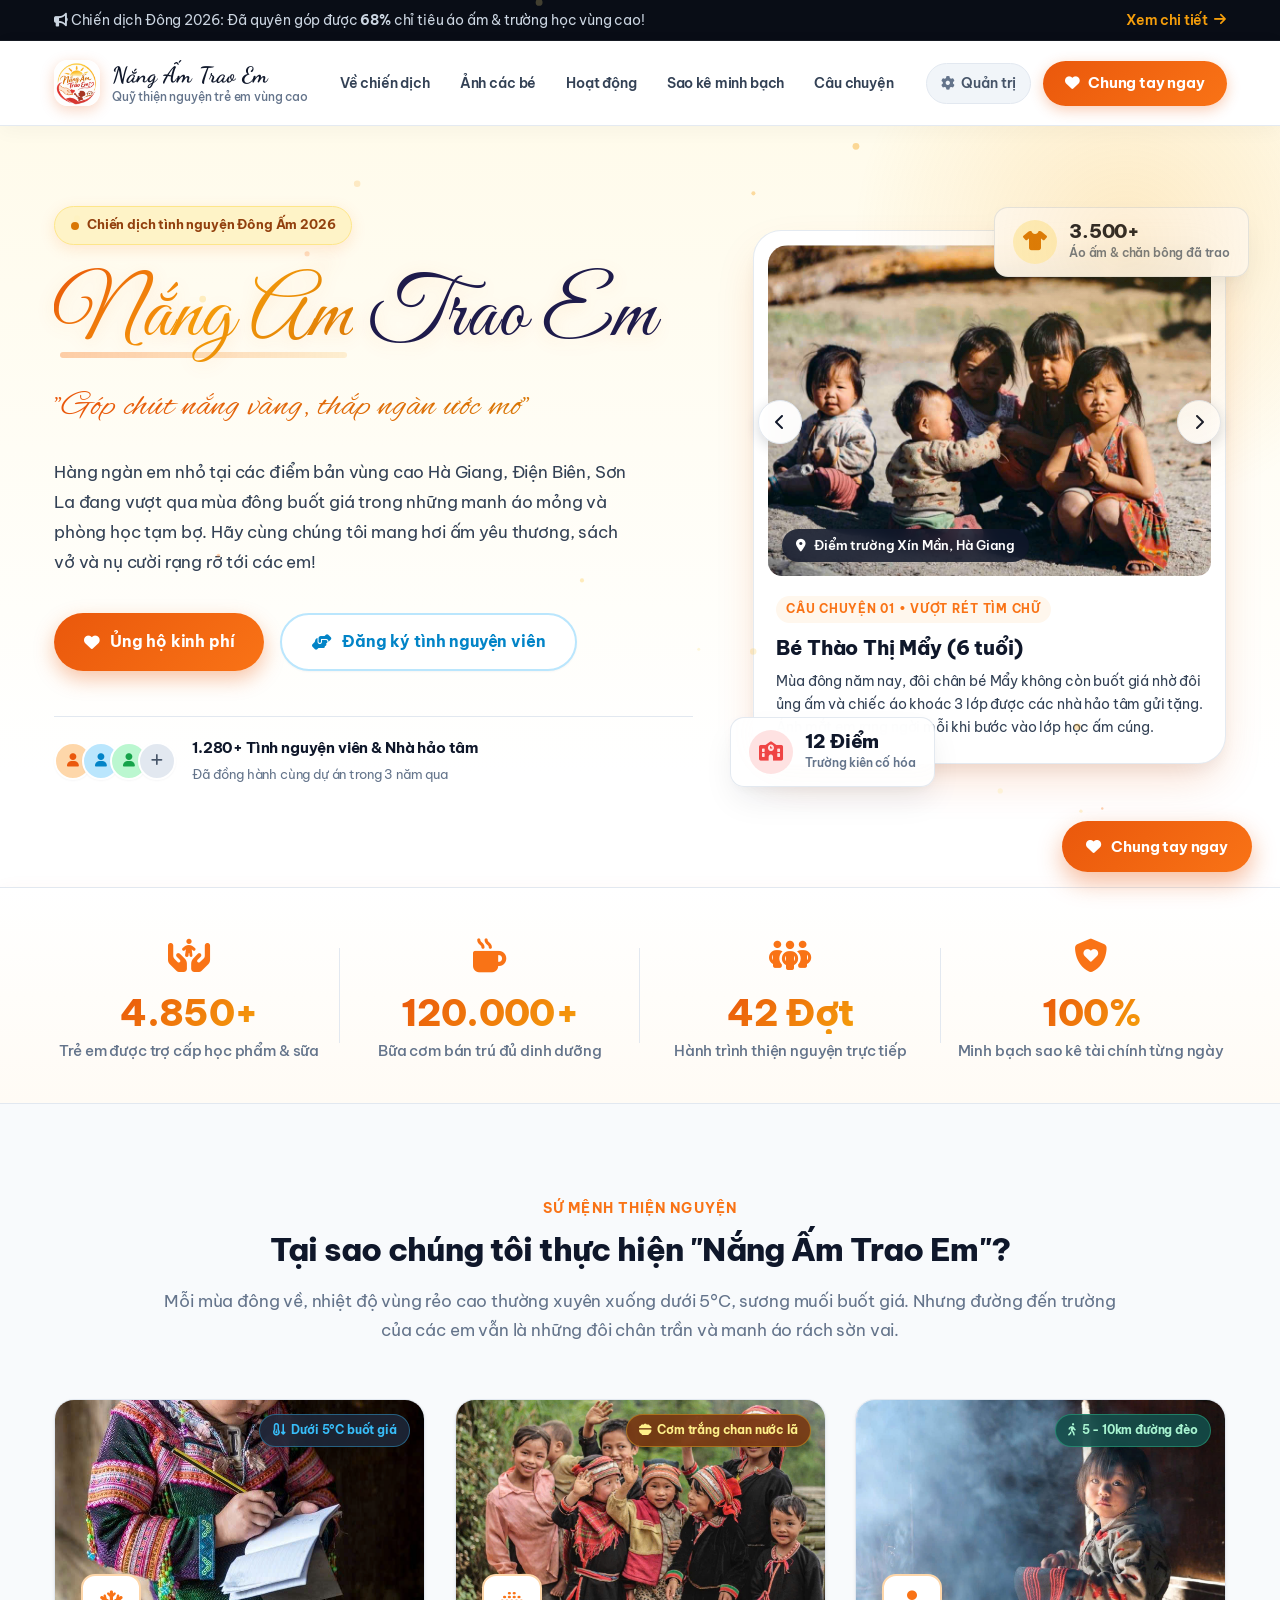
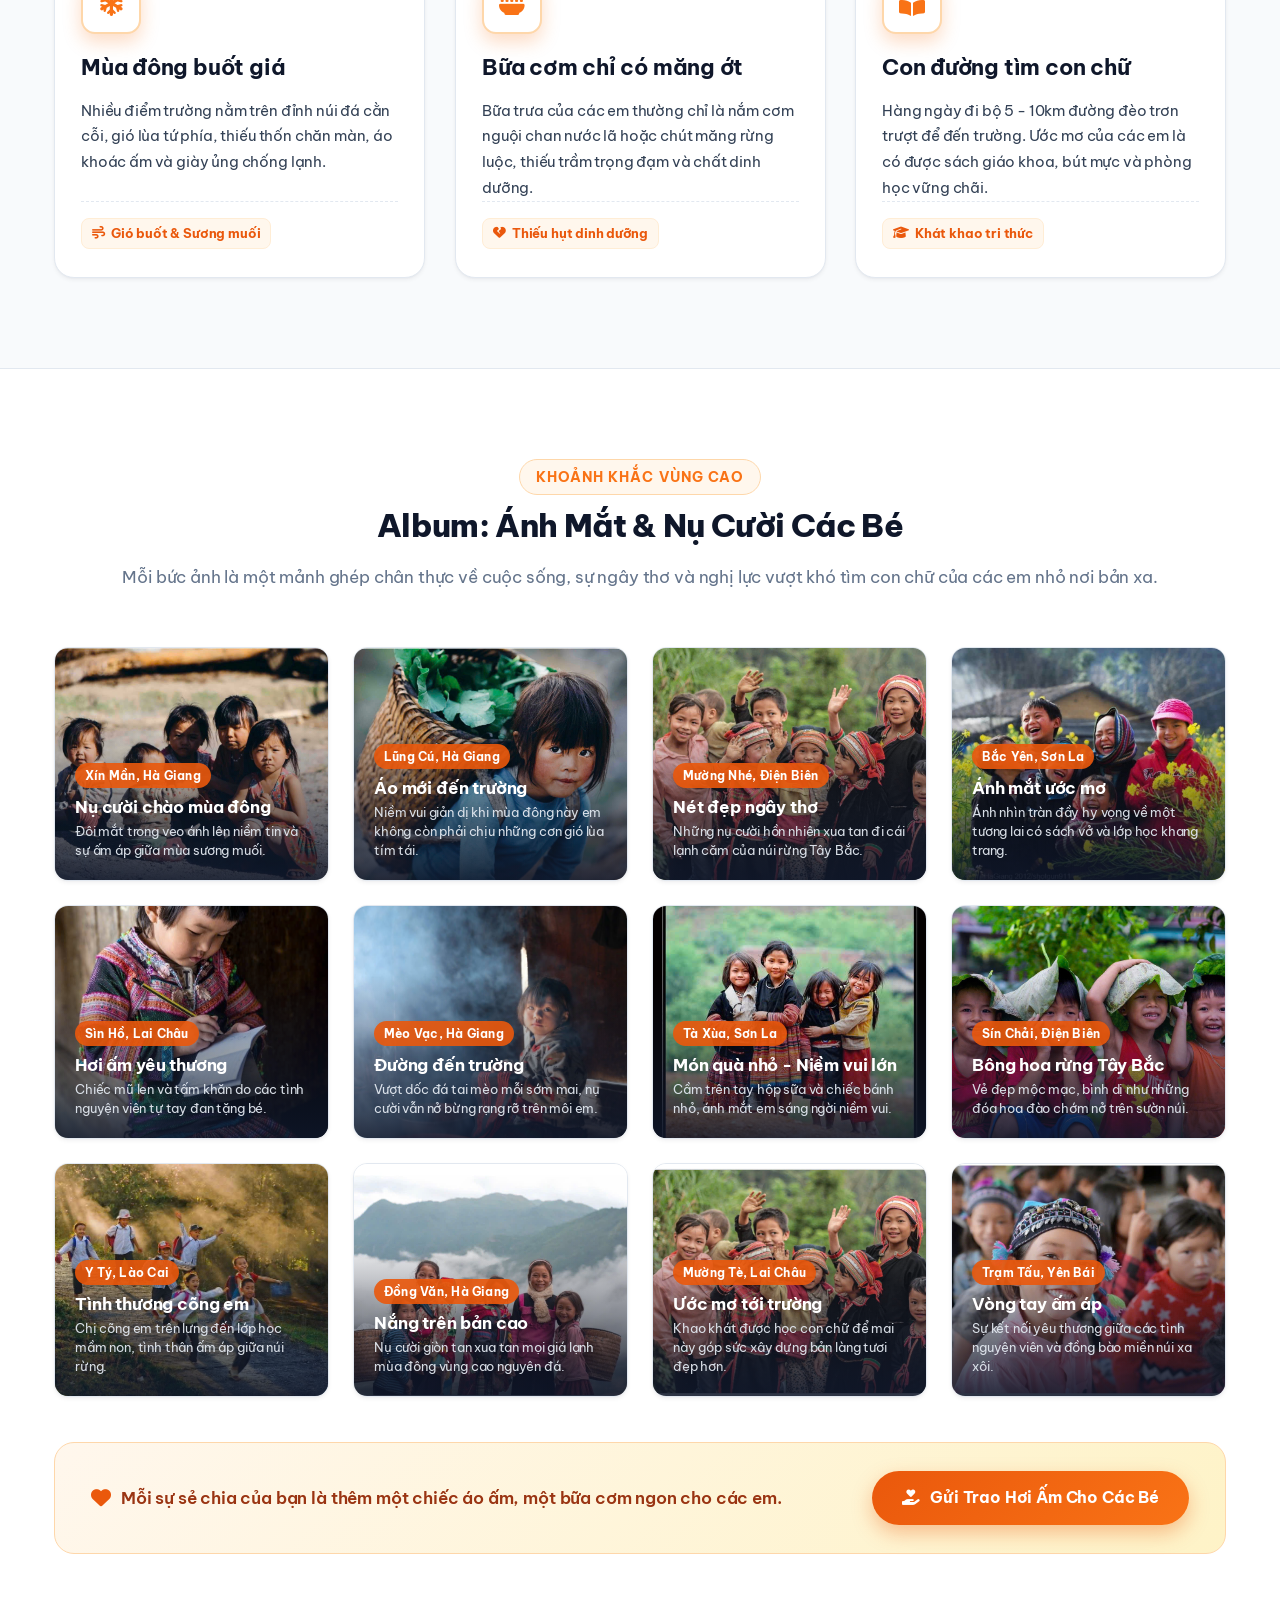
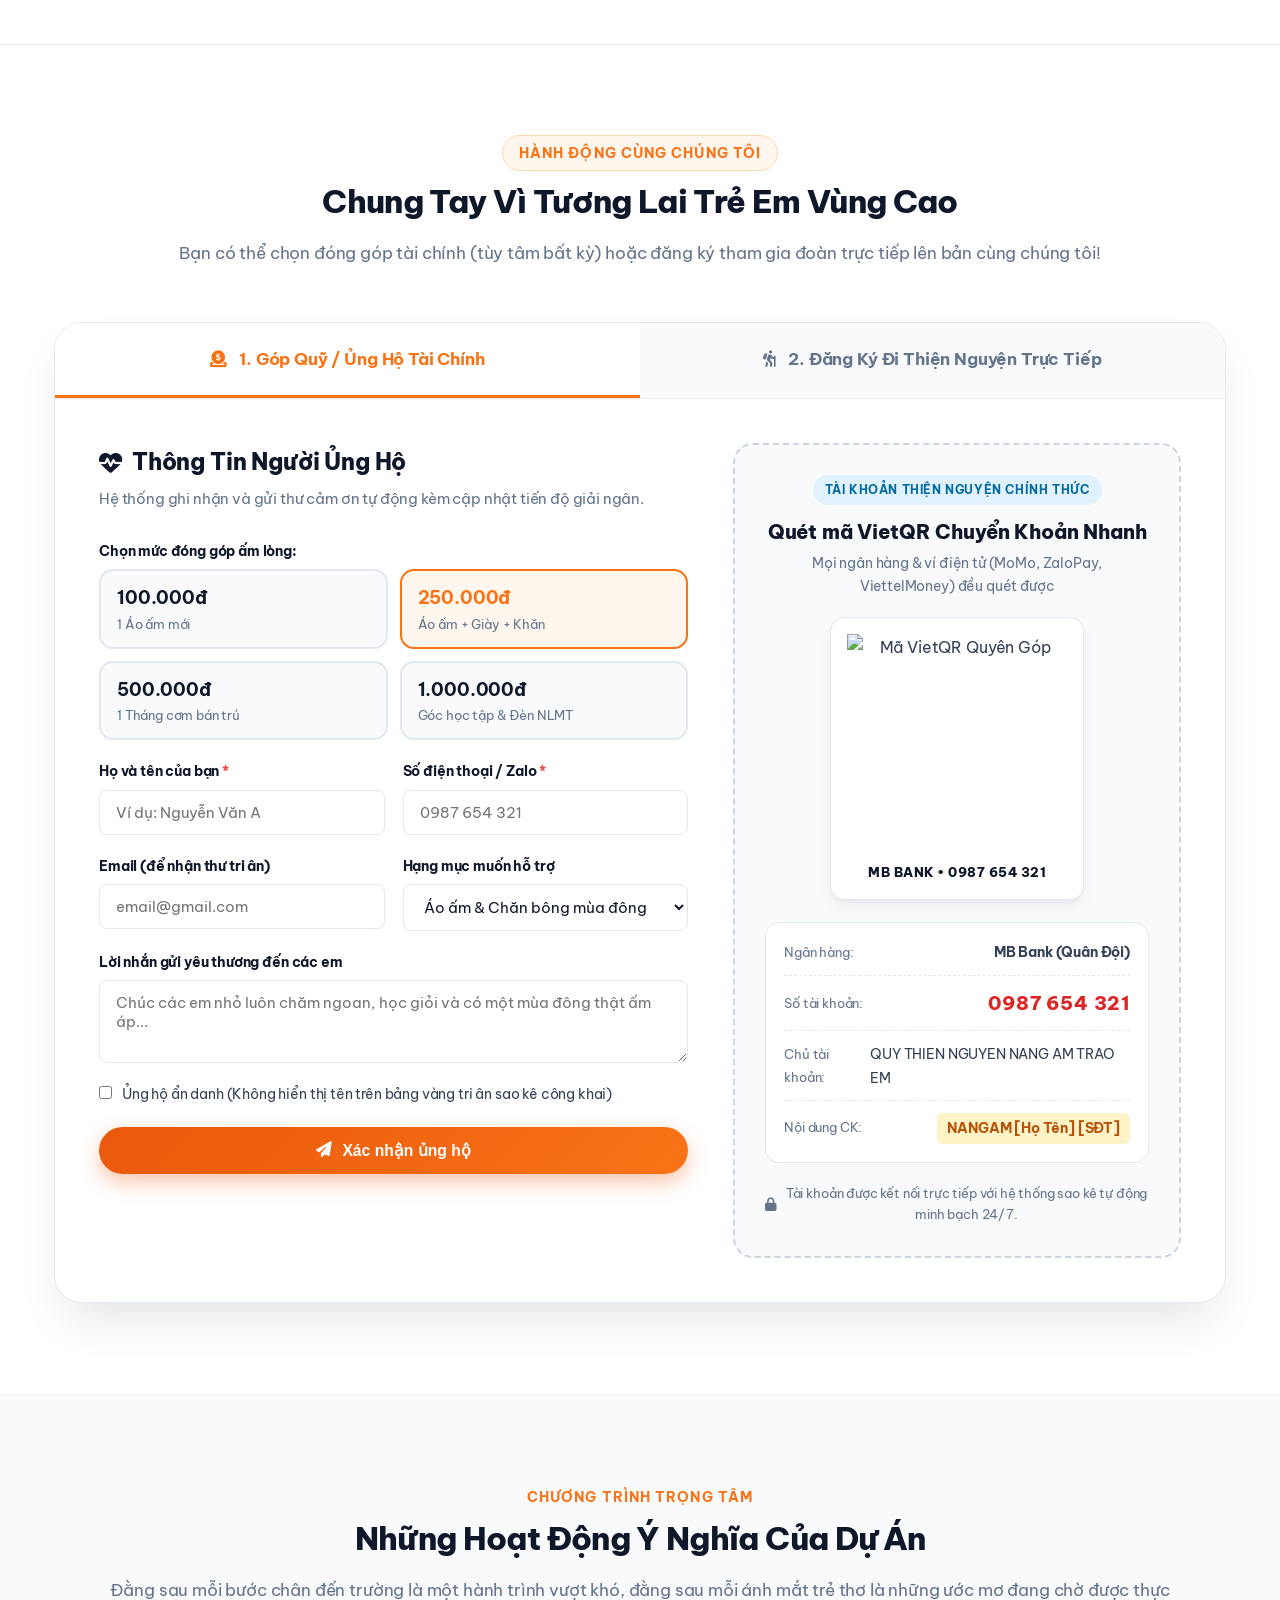
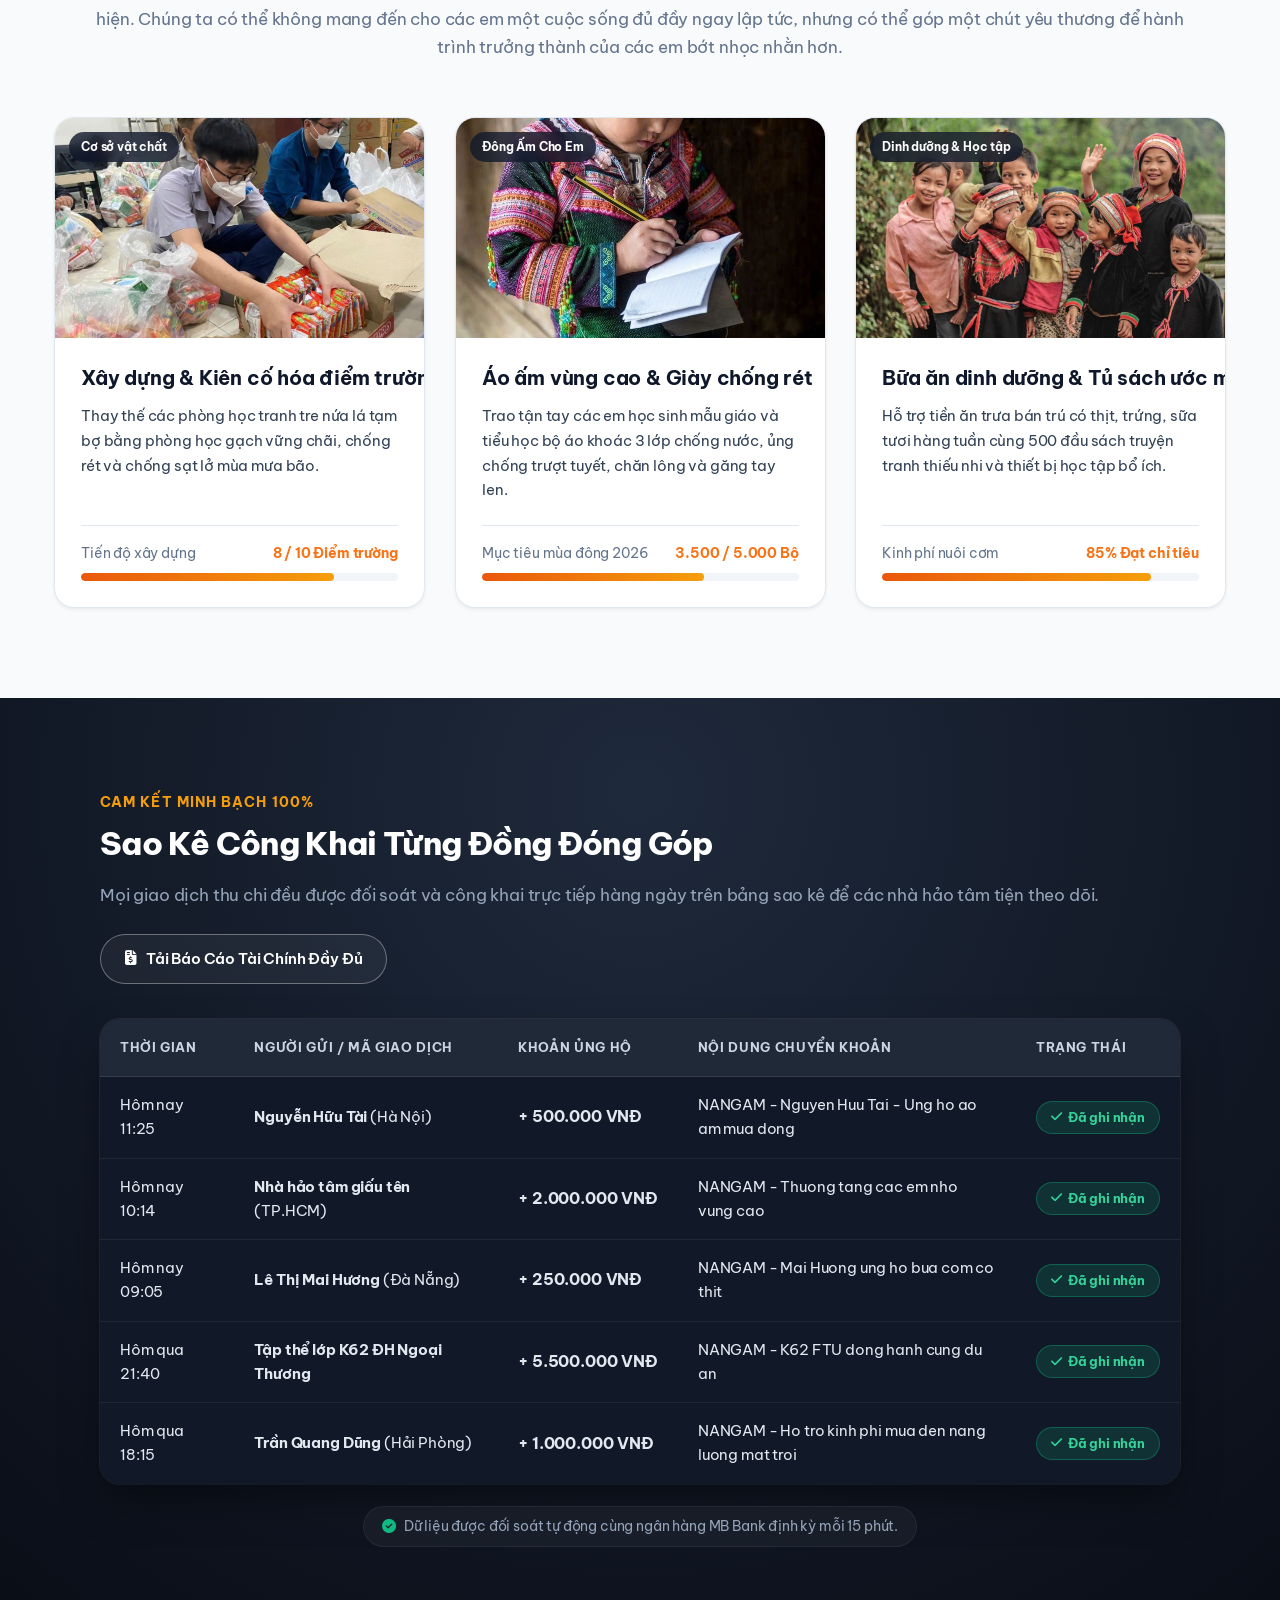
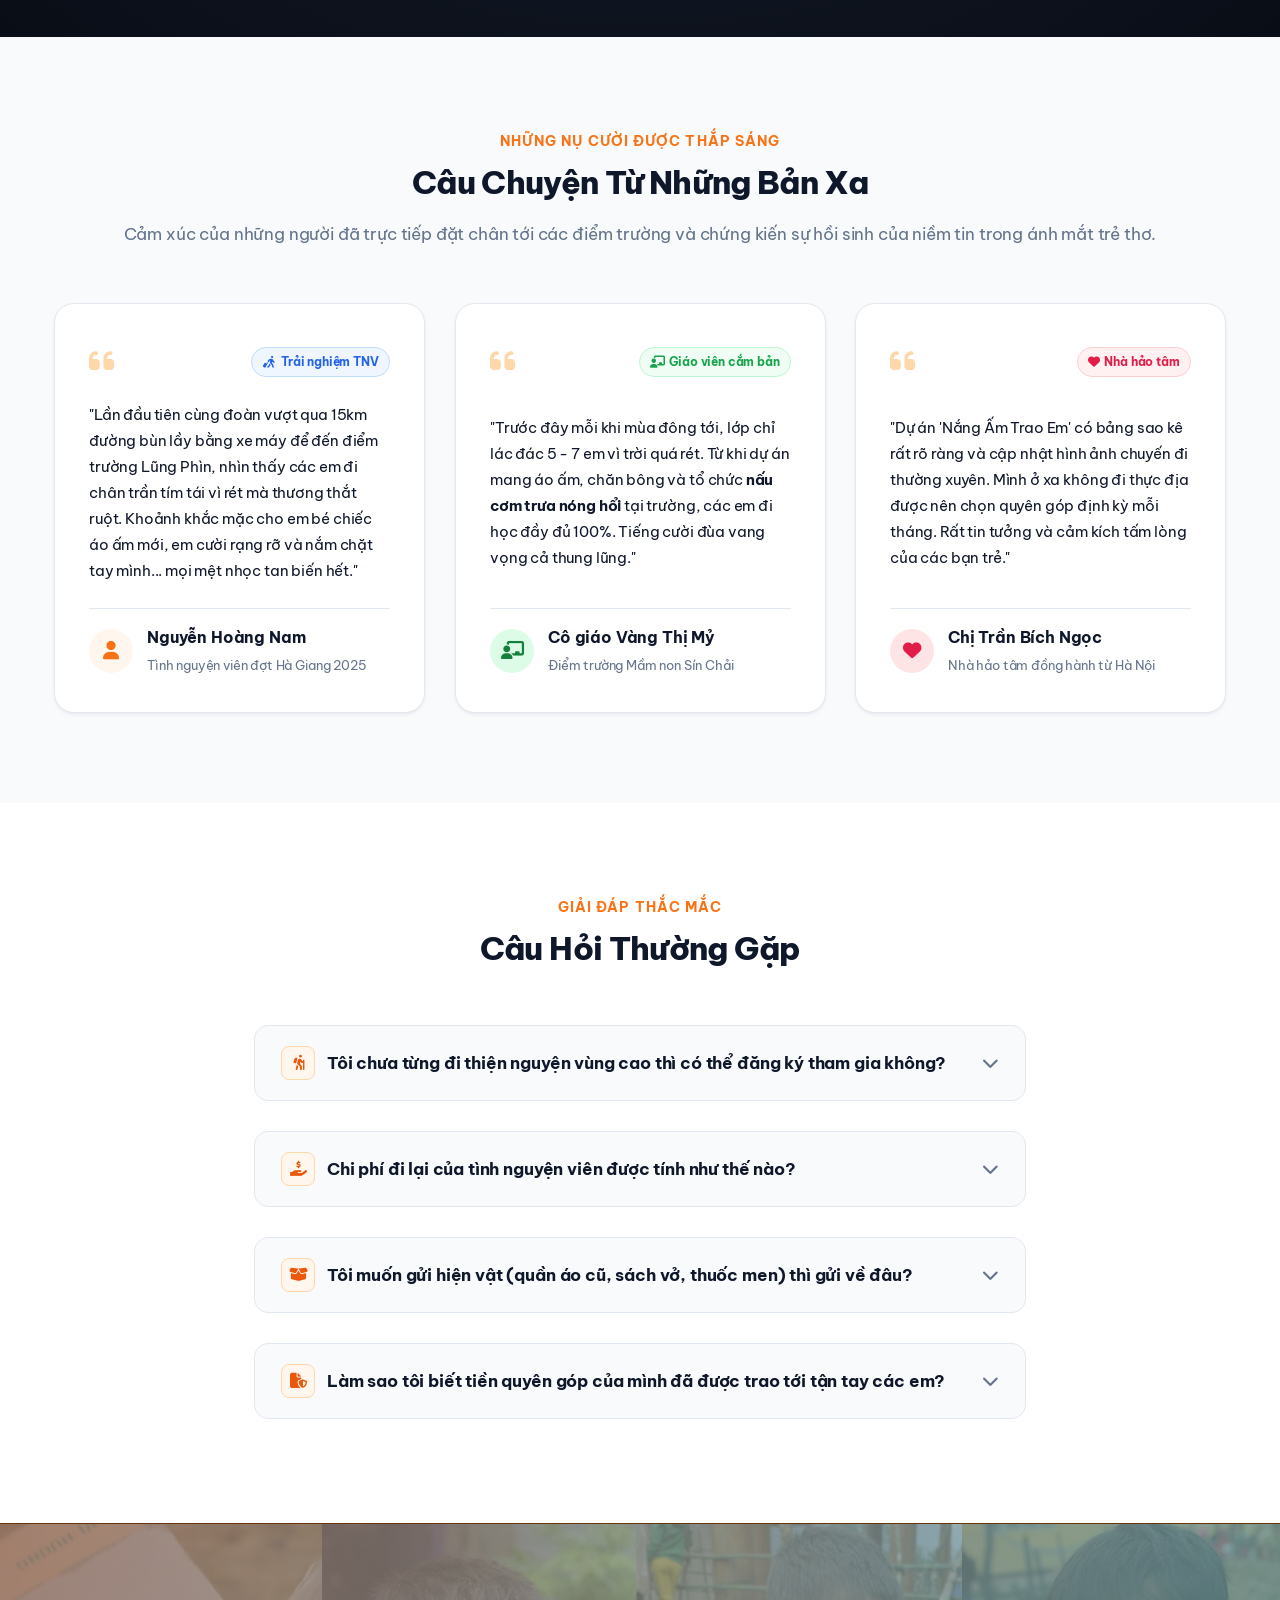
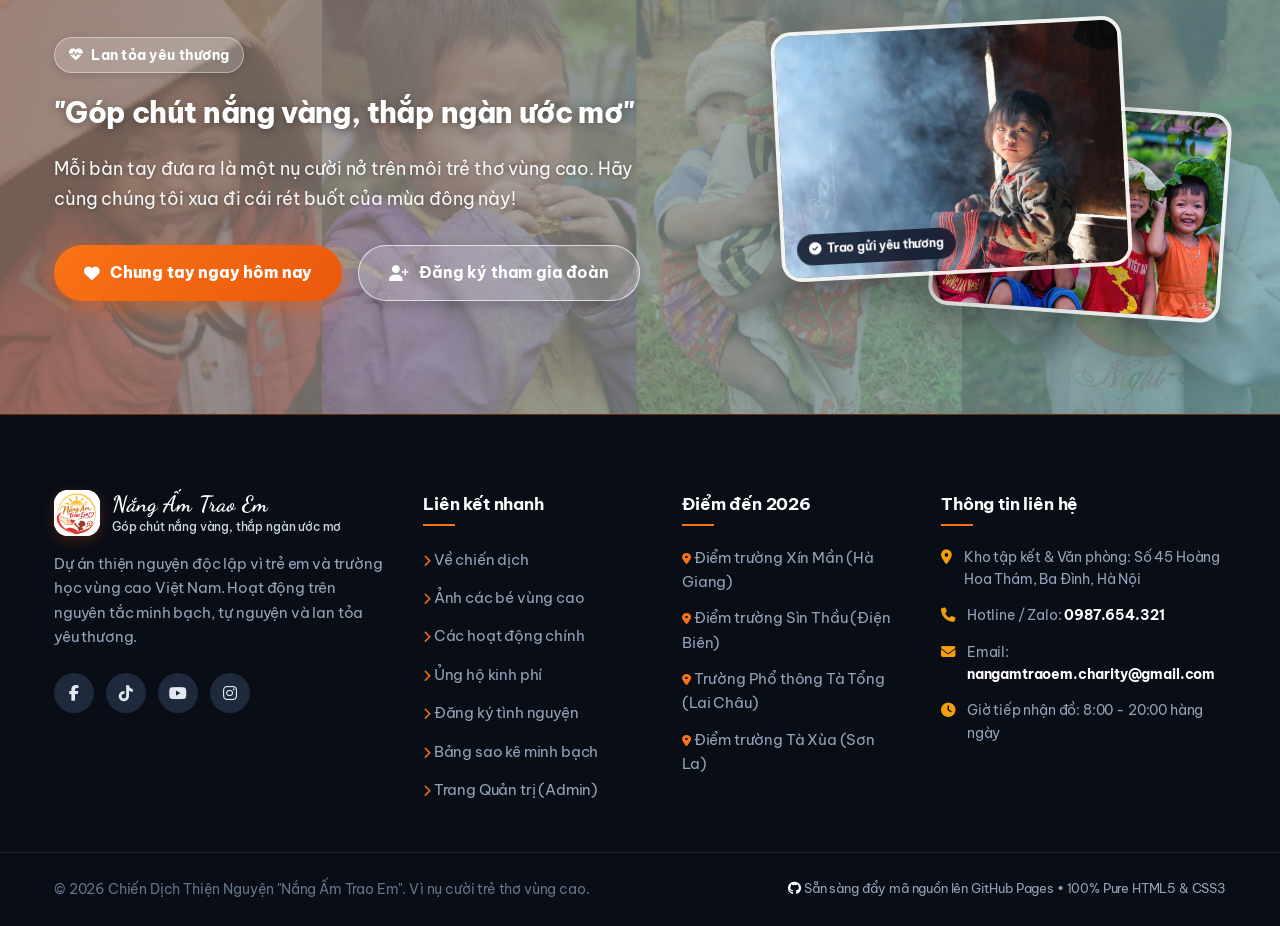
==== commit dae8f54d: "feat: enhance visual styling, add story modal, and optimize 3D sun particles" ====
--- a/index.html
+++ b/index.html
@@ -12,9 +12,14 @@
     rel="stylesheet">
   <link rel="stylesheet" href="https://cdnjs.cloudflare.com/ajax/libs/font-awesome/6.5.1/css/all.min.css">
   <link rel="stylesheet" href="assets/css/style.css">
+  <!-- Three.js Library -->
+  <script src="https://cdnjs.cloudflare.com/ajax/libs/three.js/r128/three.min.js"></script>
 </head>
 
 <body>
+
+  <!-- Three.js 3D Golden Warm Sun & Heart Particles Canvas -->
+  <div id="threeSunCanvasContainer"></div>
 
   <!-- Thanh hiển thị tiến độ cuộn trang (Scroll Progress Bar) -->
   <div class="scroll-progress-bar" id="scrollProgressBar"></div>
@@ -299,25 +304,71 @@
         </div>
 
         <div class="about-grid">
-          <div class="about-card">
-            <div class="card-icon"><i class="fa-solid fa-snowflake"></i></div>
-            <h3>Mùa đông buốt giá</h3>
-            <p>Nhiều điểm trường nằm trên đỉnh núi đá cằn cỗi, gió lùa tứ phía, thiếu thốn chăn màn, áo khoác ấm và giày
-              ủng chống lạnh.</p>
-          </div>
-
-          <div class="about-card">
-            <div class="card-icon"><i class="fa-solid fa-bowl-rice"></i></div>
-            <h3>Bữa cơm chỉ có măng ớt</h3>
-            <p>Bữa trưa của các em thường chỉ là nắm cơm nguội chan nước lã hoặc chút măng rừng luộc, thiếu trầm trọng
-              đạm và chất dinh dưỡng.</p>
-          </div>
-
-          <div class="about-card">
-            <div class="card-icon"><i class="fa-solid fa-book-open-reader"></i></div>
-            <h3>Con đường tìm con chữ</h3>
-            <p>Hàng ngày đi bộ 5 - 10km đường đèo trơn trượt để đến trường. Ước mơ của các em là có được sách giáo khoa,
-              bút mực và phòng học vững chãi.</p>
+          <div class="about-card clickable-story-card" data-story-title="Mùa đông buốt giá trên những triền núi đá"
+            data-story-category="Khó khăn vùng cao" data-story-location="Bản Sín Chải, Điện Biên"
+            data-story-img="assets/images/embevungcao4.jpg"
+            data-story-desc="Mùa đông ở vùng núi cao phía Bắc thường xuyên chạm ngưỡng dưới 5 độ C, sương muối phủ trắng những mái nhà vách nứa. Nhiều em nhỏ chỉ có manh áo cộc sờn rách, đôi bàn chân trần nứt nẻ vì rét buốt rớm máu trên những tảng đá nhọn. Đợt rét kéo dài khiến việc sinh hoạt và đến trường của các em trở thành một thử thách khắc nghiệt."
+            data-story-quote="Chỉ một chiếc áo ấm 3 lớp và một đôi ủng len cũng đủ thắp lên niềm hy vọng, giữ ấm trái tim và bước chân các em nhỏ suốt những tháng ngày mùa đông lạnh giá."
+            role="button" tabindex="0" title="Bấm để xem câu chuyện chi tiết">
+            <div class="about-card-img-wrapper">
+              <img src="assets/images/embevungcao4.jpg" alt="Mùa đông buốt giá vùng cao" class="about-card-img">
+              <span class="about-pill pill-cold"><i class="fa-solid fa-temperature-arrow-down"></i> Dưới 5°C buốt
+                giá</span>
+              <span class="story-open-hint"><i class="fa-solid fa-book-open"></i> Xem chuyện</span>
+            </div>
+            <div class="about-card-body">
+              <div class="card-icon"><i class="fa-solid fa-snowflake"></i></div>
+              <h3>Mùa đông buốt giá</h3>
+              <p>Nhiều điểm trường nằm trên đỉnh núi đá cằn cỗi, gió lùa tứ phía, thiếu thốn chăn màn, áo khoác ấm và
+                giày ủng chống lạnh.</p>
+              <div class="about-card-footer">
+                <span class="about-highlight-tag"><i class="fa-solid fa-wind"></i> Gió buốt & Sương muối</span>
+              </div>
+            </div>
+          </div>
+
+          <div class="about-card clickable-story-card" data-story-title="Bữa cơm đạm bạc chỉ có măng rừng và muối ớt"
+            data-story-category="Dinh dưỡng trẻ thơ" data-story-location="Điểm trường Xín Mần, Hà Giang"
+            data-story-img="assets/images/embevungcao2.jpg"
+            data-story-desc="Bữa trưa đến trường của các em nhỏ thường gói trong chiếc túi ni-lông nhỏ: một nắm cơm nguội đã khô cứng cùng vài miếng măng rừng luộc hoặc chút muối ớt giã dập. Nhiều hôm không có thức ăn, các em chan nước lã vào bát để dễ nuốt. Dinh dưỡng thiếu thốn khiến vóc dáng các em nhỏ bé hơn rất nhiều so với bạn bè cùng trang lứa dưới xuôi."
+            data-story-quote="Chúng tôi mong muốn mỗi bữa trưa của các em đều có cơm nóng, canh ngọt, thịt và trứng, để tiếng cười luôn đọng lại sau mỗi buổi tan trường."
+            role="button" tabindex="0" title="Bấm để xem câu chuyện chi tiết">
+            <div class="about-card-img-wrapper">
+              <img src="assets/images/embevungcao2.jpg" alt="Bữa cơm đạm bạc của các bé" class="about-card-img">
+              <span class="about-pill pill-food"><i class="fa-solid fa-bowl-food"></i> Cơm trắng chan nước lã</span>
+              <span class="story-open-hint"><i class="fa-solid fa-book-open"></i> Xem chuyện</span>
+            </div>
+            <div class="about-card-body">
+              <div class="card-icon"><i class="fa-solid fa-bowl-rice"></i></div>
+              <h3>Bữa cơm chỉ có măng ớt</h3>
+              <p>Bữa trưa của các em thường chỉ là nắm cơm nguội chan nước lã hoặc chút măng rừng luộc, thiếu trầm trọng
+                đạm và chất dinh dưỡng.</p>
+              <div class="about-card-footer">
+                <span class="about-highlight-tag"><i class="fa-solid fa-heart-crack"></i> Thiếu hụt dinh dưỡng</span>
+              </div>
+            </div>
+          </div>
+
+          <div class="about-card clickable-story-card" data-story-title="Con đường tìm con chữ vượt đèo lội suối"
+            data-story-category="Nghị lực đến trường" data-story-location="Bản Mèo Vạc, Hà Giang"
+            data-story-img="assets/images/embevungcao5.jpg"
+            data-story-desc="Để đến được lớp học mầm non và tiểu học, nhiều em nhỏ 5-6 tuổi phải thức dậy từ 5 giờ sáng khi sương mù còn giăng kín đỉnh núi, tự mình đi bộ từ 5 đến 10 cây số đường đèo trơn trượt. Dẫu đường xa hiểm trở và bàn chân mỏi nhừ, ánh mắt các em vẫn luôn rực sáng niềm khao khát được học con chữ, được nghe thầy cô giảng bài."
+            data-story-quote="Sách vở, cặp sách mới và những phòng học kiên cố không chỉ che chắn gió mưa, mà còn nâng đỡ những ước mơ bay xa khỏi thung lũng đá."
+            role="button" tabindex="0" title="Bấm để xem câu chuyện chi tiết">
+            <div class="about-card-img-wrapper">
+              <img src="assets/images/embevungcao5.jpg" alt="Hành trình tìm con chữ của em thơ" class="about-card-img">
+              <span class="about-pill pill-school"><i class="fa-solid fa-person-walking"></i> 5 - 10km đường đèo</span>
+              <span class="story-open-hint"><i class="fa-solid fa-book-open"></i> Xem chuyện</span>
+            </div>
+            <div class="about-card-body">
+              <div class="card-icon"><i class="fa-solid fa-book-open-reader"></i></div>
+              <h3>Con đường tìm con chữ</h3>
+              <p>Hàng ngày đi bộ 5 - 10km đường đèo trơn trượt để đến trường. Ước mơ của các em là có được sách giáo
+                khoa, bút mực và phòng học vững chãi.</p>
+              <div class="about-card-footer">
+                <span class="about-highlight-tag"><i class="fa-solid fa-graduation-cap"></i> Khát khao tri thức</span>
+              </div>
+            </div>
           </div>
         </div>
       </div>
@@ -329,12 +380,18 @@
         <div class="section-header">
           <span class="section-subtitle highlight-badge">Khoảnh Khắc Vùng Cao</span>
           <h2 class="section-title">Album: Ánh Mắt & Nụ Cười Các Bé</h2>
-          <p class="section-desc gallery-desc">Mỗi bức ảnh là một mảnh ghép chân thực về cuộc sống, sự ngây thơ và nghị lực vượt khó tìm con chữ của các em nhỏ nơi bản xa.</p>
+          <p class="section-desc gallery-desc">Mỗi bức ảnh là một mảnh ghép chân thực về cuộc sống, sự ngây thơ và nghị
+            lực vượt khó tìm con chữ của các em nhỏ nơi bản xa.</p>
         </div>
 
         <div class="gallery-grid">
 
-          <div class="gallery-card">
+          <div class="gallery-card clickable-story-card" data-story-title="Nụ cười chào mùa đông của bé gái Xín Mần"
+            data-story-category="Khoảnh khắc vùng cao" data-story-location="Xín Mần, Hà Giang"
+            data-story-img="assets/images/embevungcao.jpg"
+            data-story-desc="Giữa tiết trời buốt giá của rẻo cao Xín Mần, em bé xuất hiện với đôi mắt to tròn, đen láy và nụ cười sáng bừng. Dù cuộc sống còn muôn vàn thiếu thốn, manh áo chưa đủ ấm trước những cơn gió bấc, sự lạc quan và nét hồn nhiên của em đã sưởi ấm trái tim của tất cả các thành viên trong đoàn thiện nguyện."
+            data-story-quote="Nụ cười của em là động lực lớn nhất để chúng tôi tiếp tục hành trình mang thêm nhiều tấm áo ấm đến với các bản làng xa xôi."
+            role="button" tabindex="0" title="Bấm để xem câu chuyện chi tiết">
             <div class="gallery-img-wrapper">
               <img src="assets/images/embevungcao.jpg" alt="Bé gái vùng cao với đôi mắt sáng ngời" class="gallery-img"
                 loading="lazy">
@@ -342,12 +399,18 @@
                 <span class="gallery-tag">Xín Mần, Hà Giang</span>
                 <h4 class="gallery-name">Nụ cười chào mùa đông</h4>
                 <p class="gallery-caption">Đôi mắt trong veo ánh lên niềm tin và sự ấm áp giữa mùa sương muối.</p>
-              </div>
-            </div>
-          </div>
-
-
-          <div class="gallery-card">
+                <span class="story-open-hint"><i class="fa-solid fa-book-open"></i> Xem chi tiết</span>
+              </div>
+            </div>
+          </div>
+
+
+          <div class="gallery-card clickable-story-card"
+            data-story-title="Chiếc áo ấm mới và bước chân hân hoan đến trường" data-story-category="Đông Ấm Cho Em"
+            data-story-location="Lũng Cú, Hà Giang" data-story-img="assets/images/embevungcao1.jpg"
+            data-story-desc="Ngày nhận được chiếc áo phao đỏ dày dặn từ đoàn tình nguyện, em ôm chặt chiếc áo vào lòng như một món báu vật. Mùa đông năm nay, em không còn phải co ro vì những cơn gió lạnh thấu xương lùa qua kẽ nứa nơi lớp học vùng biên cương cực Bắc của Tổ quốc."
+            data-story-quote="Món quà không chỉ là một chiếc áo ấm, mà là thông điệp yêu thương từ hàng ngàn trái tim dưới xuôi gửi gắm tới các em nhỏ vùng cao."
+            role="button" tabindex="0" title="Bấm để xem câu chuyện chi tiết">
             <div class="gallery-img-wrapper">
               <img src="assets/images/embevungcao1.jpg" alt="Em bé với chiếc áo ấm mới" class="gallery-img"
                 loading="lazy">
@@ -356,12 +419,18 @@
                 <h4 class="gallery-name">Áo mới đến trường</h4>
                 <p class="gallery-caption">Niềm vui giản dị khi mùa đông này em không còn phải chịu những cơn gió lùa
                   tím tái.</p>
-              </div>
-            </div>
-          </div>
-
-
-          <div class="gallery-card">
+                <span class="story-open-hint"><i class="fa-solid fa-book-open"></i> Xem chi tiết</span>
+              </div>
+            </div>
+          </div>
+
+
+          <div class="gallery-card clickable-story-card" data-story-title="Nét đẹp ngây thơ giữa đại ngàn Mường Nhé"
+            data-story-category="Tuổi thơ rẻo cao" data-story-location="Mường Nhé, Điện Biên"
+            data-story-img="assets/images/embevungcao2.jpg"
+            data-story-desc="Ở ngã ba biên giới Mường Nhé mù sương, những đứa trẻ lớn lên cùng nương ngô và đồi cỏ dại. Dẫu cuộc sống muôn vàn khó nhọc, các em vẫn giữ trọn vẹn nét hồn nhiên, đôi mắt trong veo không chút vướng bận ưu phiền."
+            data-story-quote="Giữ gìn sự trong sáng và nuôi dưỡng ước mơ của các em chính là sứ mệnh mà dự án luôn bền bỉ theo đuổi."
+            role="button" tabindex="0" title="Bấm để xem câu chuyện chi tiết">
             <div class="gallery-img-wrapper">
               <img src="assets/images/embevungcao2.jpg" alt="Nụ cười hồn nhiên của em bé bản xa" class="gallery-img"
                 loading="lazy">
@@ -369,12 +438,18 @@
                 <span class="gallery-tag">Mường Nhé, Điện Biên</span>
                 <h4 class="gallery-name">Nét đẹp ngây thơ</h4>
                 <p class="gallery-caption">Những nụ cười hồn nhiên xua tan đi cái lạnh căm của núi rừng Tây Bắc.</p>
-              </div>
-            </div>
-          </div>
-
-
-          <div class="gallery-card">
+                <span class="story-open-hint"><i class="fa-solid fa-book-open"></i> Xem chi tiết</span>
+              </div>
+            </div>
+          </div>
+
+
+          <div class="gallery-card clickable-story-card" data-story-title="Ánh mắt ước mơ nơi đỉnh mây Tà Xùa"
+            data-story-category="Nghị lực đến trường" data-story-location="Bắc Yên, Sơn La"
+            data-story-img="assets/images/embevungcao3.jpg"
+            data-story-desc="Trên những triền núi quanh năm mây mù bao phủ ở Bắc Yên, cậu bé người Mông chia sẻ ước mơ mai này được trở thành thầy giáo để trở về dạy chữ cho các em nhỏ trong bản. Ánh mắt kiên định của em như ngọn lửa soi sáng con đường vượt dốc tìm tri thức."
+            data-story-quote="Mỗi cuốn vở, chiếc bút trao đi hôm nay là hạt mầm cho tương lai tươi sáng của cả bản làng ngày mai."
+            role="button" tabindex="0" title="Bấm để xem câu chuyện chi tiết">
             <div class="gallery-img-wrapper">
               <img src="assets/images/embevungcao3.jpg" alt="Ánh mắt trong trẻo thơ ngây" class="gallery-img"
                 loading="lazy">
@@ -383,12 +458,18 @@
                 <h4 class="gallery-name">Ánh mắt ước mơ</h4>
                 <p class="gallery-caption">Ánh nhìn tràn đầy hy vọng về một tương lai có sách vở và lớp học khang trang.
                 </p>
-              </div>
-            </div>
-          </div>
-
-
-          <div class="gallery-card">
+                <span class="story-open-hint"><i class="fa-solid fa-book-open"></i> Xem chi tiết</span>
+              </div>
+            </div>
+          </div>
+
+
+          <div class="gallery-card clickable-story-card" data-story-title="Hơi ấm yêu thương từ chiếc khăn len đan tay"
+            data-story-category="Tình nguyện kết nối" data-story-location="Sìn Hồ, Lai Châu"
+            data-story-img="assets/images/embevungcao4.jpg"
+            data-story-desc="Chiếc mũ len và tấm khăn choàng ấm áp do chính tay các bạn trẻ tình nguyện viên thức đêm đan từng mũi len tỉ mẩn. Khi được quàng lên cổ, gương mặt bé ửng hồng vì ấm áp và nở nụ cười bẽn lẽn đáng yêu."
+            data-story-quote="Hơi ấm tình người có sức mạnh xua tan cái rét cắt da cắt thịt của mùa đông Tây Bắc."
+            role="button" tabindex="0" title="Bấm để xem câu chuyện chi tiết">
             <div class="gallery-img-wrapper">
               <img src="assets/images/embevungcao4.jpg" alt="Em bé vùng cao ấm áp trong khăn len" class="gallery-img"
                 loading="lazy">
@@ -396,12 +477,18 @@
                 <span class="gallery-tag">Sìn Hồ, Lai Châu</span>
                 <h4 class="gallery-name">Hơi ấm yêu thương</h4>
                 <p class="gallery-caption">Chiếc mũ len và tấm khăn do các tình nguyện viên tự tay đan tặng bé.</p>
-              </div>
-            </div>
-          </div>
-
-
-          <div class="gallery-card">
+                <span class="story-open-hint"><i class="fa-solid fa-book-open"></i> Xem chi tiết</span>
+              </div>
+            </div>
+          </div>
+
+
+          <div class="gallery-card clickable-story-card" data-story-title="Những bước chân không mỏi trên đèo Mèo Vạc"
+            data-story-category="Khát khao con chữ" data-story-location="Mèo Vạc, Hà Giang"
+            data-story-img="assets/images/embevungcao5.jpg"
+            data-story-desc="Vượt qua những con dốc đá tai mèo lởm chởm, con đường từ nhà đến trường của các em dài dằng dặc. Dù mồ hôi ướt đẫm lưng áo giữa trời đông giá, các em vẫn hối hả rảo bước để không bị muộn giờ học sáng."
+            data-story-quote="Ý chí phi thường của những đứa trẻ vùng cao là bài học sâu sắc về tinh thần vượt khó cho tất cả chúng ta."
+            role="button" tabindex="0" title="Bấm để xem câu chuyện chi tiết">
             <div class="gallery-img-wrapper">
               <img src="assets/images/embevungcao5.jpg" alt="Những bước chân tìm con chữ" class="gallery-img"
                 loading="lazy">
@@ -409,12 +496,18 @@
                 <span class="gallery-tag">Mèo Vạc, Hà Giang</span>
                 <h4 class="gallery-name">Đường đến trường</h4>
                 <p class="gallery-caption">Vượt dốc đá tai mèo mỗi sớm mai, nụ cười vẫn nở bừng rạng rỡ trên môi em.</p>
-              </div>
-            </div>
-          </div>
-
-
-          <div class="gallery-card">
+                <span class="story-open-hint"><i class="fa-solid fa-book-open"></i> Xem chi tiết</span>
+              </div>
+            </div>
+          </div>
+
+
+          <div class="gallery-card clickable-story-card" data-story-title="Món quà nhỏ mang lại niềm vui bất tận"
+            data-story-category="Góc hạnh phúc" data-story-location="Tà Xùa, Sơn La"
+            data-story-img="assets/images/embevungcao6.jpg"
+            data-story-desc="Hộp sữa tươi, chiếc bánh xốp và túi thạch hoa quả tưởng chừng rất bình thường ở thành phố, nhưng với các em bé ở Tà Xùa lại là món quà xa xỉ chỉ có trong mơ. Niềm hạnh phúc rạng ngời khi em chia đôi chiếc bánh cho bạn cùng ăn."
+            data-story-quote="Cho đi hạnh phúc là nhận lại bình yên. Niềm vui của các em nhỏ làm ấm lòng tất cả những ai có mặt."
+            role="button" tabindex="0" title="Bấm để xem câu chuyện chi tiết">
             <div class="gallery-img-wrapper">
               <img src="assets/images/embevungcao6.jpg" alt="Khoảnh khắc bé nhận quà thiện nguyện" class="gallery-img"
                 loading="lazy">
@@ -422,12 +515,18 @@
                 <span class="gallery-tag">Tà Xùa, Sơn La</span>
                 <h4 class="gallery-name">Món quà nhỏ - Niềm vui lớn</h4>
                 <p class="gallery-caption">Cầm trên tay hộp sữa và chiếc bánh nhỏ, ánh mắt em sáng ngời niềm vui.</p>
-              </div>
-            </div>
-          </div>
-
-
-          <div class="gallery-card">
+                <span class="story-open-hint"><i class="fa-solid fa-book-open"></i> Xem chi tiết</span>
+              </div>
+            </div>
+          </div>
+
+
+          <div class="gallery-card clickable-story-card" data-story-title="Bông hoa rừng nở rộ giữa sườn núi Sín Chải"
+            data-story-category="Nụ cười trẻ thơ" data-story-location="Sín Chải, Điện Biên"
+            data-story-img="assets/images/embevungcao7.jpg"
+            data-story-desc="Bé gái người Mông với hai má ửng hồng vì gió núi. Nụ cười thuần khiết, trong veo không chút ưu phiền tựa như đóa hoa đỗ quyên bung nở rực rỡ giữa núi rừng Tây Bắc hiểm trở."
+            data-story-quote="Chúng tôi nguyện là những giọt nắng ấm sưởi ấm cho những đóa hoa rừng luôn ngát hương."
+            role="button" tabindex="0" title="Bấm để xem câu chuyện chi tiết">
             <div class="gallery-img-wrapper">
               <img src="assets/images/embevungcao7.jpg" alt="Gương mặt đáng yêu của bé gái vùng cao" class="gallery-img"
                 loading="lazy">
@@ -435,12 +534,18 @@
                 <span class="gallery-tag">Sín Chải, Điện Biên</span>
                 <h4 class="gallery-name">Bông hoa rừng Tây Bắc</h4>
                 <p class="gallery-caption">Vẻ đẹp mộc mạc, bình dị như những đóa hoa đào chớm nở trên sườn núi.</p>
-              </div>
-            </div>
-          </div>
-
-
-          <div class="gallery-card">
+                <span class="story-open-hint"><i class="fa-solid fa-book-open"></i> Xem chi tiết</span>
+              </div>
+            </div>
+          </div>
+
+
+          <div class="gallery-card clickable-story-card"
+            data-story-title="Tình chị em cảm động cõng nhau đi tìm con chữ" data-story-category="Tình thân vùng cao"
+            data-story-location="Y Tý, Lào Cai" data-story-img="assets/images/embevungcao8.jpg"
+            data-story-desc="Cha mẹ bận lên nương từ sáng sớm, cô chị 8 tuổi địu đứa em nhỏ 3 tuổi trên lưng vượt qua con đường dốc đất đỏ trơn trượt để cùng đến trường. Ở lớp học, cô chị vừa chăm chú nghe giảng, vừa dỗ em ngủ say sưa trên lưng áo."
+            data-story-quote="Tình thương mộc mạc của hai chị em đã làm xúc động hàng triệu trái tim đồng hành cùng dự án."
+            role="button" tabindex="0" title="Bấm để xem câu chuyện chi tiết">
             <div class="gallery-img-wrapper">
               <img src="assets/images/embevungcao8.jpg" alt="Hai chị em vùng cao chăm nhau" class="gallery-img"
                 loading="lazy">
@@ -448,12 +553,18 @@
                 <span class="gallery-tag">Y Tý, Lào Cai</span>
                 <h4 class="gallery-name">Tình thương cõng em</h4>
                 <p class="gallery-caption">Chị cõng em trên lưng đến lớp học mầm non, tình thân ấm áp giữa núi rừng.</p>
-              </div>
-            </div>
-          </div>
-
-
-          <div class="gallery-card">
+                <span class="story-open-hint"><i class="fa-solid fa-book-open"></i> Xem chi tiết</span>
+              </div>
+            </div>
+          </div>
+
+
+          <div class="gallery-card clickable-story-card"
+            data-story-title="Tia nắng vàng ấm áp trên cao nguyên đá Đồng Văn" data-story-category="Khoảnh khắc diệu kỳ"
+            data-story-location="Đồng Văn, Hà Giang" data-story-img="assets/images/embevungcao9.jpg"
+            data-story-desc="Trên cao nguyên đá xám ngắt cằn cỗi, tiếng cười giòn tan của các em bé khi cùng chơi trò ném pao đã xua tan đi cái buốt giá cắt da cắt thịt. Những nụ cười tươi rói là minh chứng cho sức sống mãnh liệt của con người nơi đây."
+            data-story-quote="Dẫu sống giữa sỏi đá khắc nghiệt, tình yêu thương và nụ cười vẫn luôn đâm chồi nảy lộc."
+            role="button" tabindex="0" title="Bấm để xem câu chuyện chi tiết">
             <div class="gallery-img-wrapper">
               <img src="assets/images/embevungcao9.jpg" alt="Nụ cười trong veo của em nhỏ" class="gallery-img"
                 loading="lazy">
@@ -461,12 +572,18 @@
                 <span class="gallery-tag">Đồng Văn, Hà Giang</span>
                 <h4 class="gallery-name">Nắng trên bản cao</h4>
                 <p class="gallery-caption">Nụ cười giòn tan xua tan mọi giá lạnh mùa đông vùng cao nguyên đá.</p>
-              </div>
-            </div>
-          </div>
-
-
-          <div class="gallery-card">
+                <span class="story-open-hint"><i class="fa-solid fa-book-open"></i> Xem chi tiết</span>
+              </div>
+            </div>
+          </div>
+
+
+          <div class="gallery-card clickable-story-card"
+            data-story-title="Ước mơ tới trường nơi ngã ba biên giới Mường Tè" data-story-category="Ước mơ trẻ thơ"
+            data-story-location="Mường Tè, Lai Châu" data-story-img="assets/images/embevungcao10.jpg"
+            data-story-desc="Cậu bé người La Hủ say sưa lật từng trang sách giáo khoa mới được trao tặng. Em khoe với các cô chú tình nguyện viên: 'Cháu thích học toán lắm, sau này cháu muốn làm bác sĩ để chữa bệnh cho bà con trong bản'."
+            data-story-quote="Mỗi giấc mơ của các em xứng đáng được chắp cánh và chở che bằng tất cả sự tận tâm của cộng đồng."
+            role="button" tabindex="0" title="Bấm để xem câu chuyện chi tiết">
             <div class="gallery-img-wrapper">
               <img src="assets/images/embevungcao10.jpg" alt="Ánh mắt chân chất của cậu bé bản xa" class="gallery-img"
                 loading="lazy">
@@ -475,12 +592,18 @@
                 <h4 class="gallery-name">Ước mơ tới trường</h4>
                 <p class="gallery-caption">Khao khát được học con chữ để mai này góp sức xây dựng bản làng tươi đẹp hơn.
                 </p>
-              </div>
-            </div>
-          </div>
-
-
-          <div class="gallery-card">
+                <span class="story-open-hint"><i class="fa-solid fa-book-open"></i> Xem chi tiết</span>
+              </div>
+            </div>
+          </div>
+
+
+          <div class="gallery-card clickable-story-card" data-story-title="Cái nắm tay ấm áp giữa núi rừng Trạm Tấu"
+            data-story-category="Kết nối trái tim" data-story-location="Trạm Tấu, Yên Bái"
+            data-story-img="assets/images/embevungcao11.jpg"
+            data-story-desc="Giờ phút chia tay sau 4 ngày đồng hành sửa sang điểm trường, các em nhỏ bịn rịn nắm chặt tay các anh chị tình nguyện viên không muốn rời xa. Những giọt nước mắt hạnh phúc và lời hứa mùa đông năm sau lại về đã khắc sâu vào ký ức của mỗi người."
+            data-story-quote="Khoảng cách địa lý hàng trăm cây số bị xóa nhòa khi những trái tim biết đồng cảm và cùng chung một nhịp đập yêu thương."
+            role="button" tabindex="0" title="Bấm để xem câu chuyện chi tiết">
             <div class="gallery-img-wrapper">
               <img src="assets/images/embevungcao11.jpg" alt="Khoảnh khắc xúc động cùng tình nguyện viên"
                 class="gallery-img" loading="lazy">
@@ -489,6 +612,7 @@
                 <h4 class="gallery-name">Vòng tay ấm áp</h4>
                 <p class="gallery-caption">Sự kết nối yêu thương giữa các tình nguyện viên và đồng bào miền núi xa xôi.
                 </p>
+                <span class="story-open-hint"><i class="fa-solid fa-book-open"></i> Xem chi tiết</span>
               </div>
             </div>
           </div>
@@ -798,55 +922,65 @@
 
               <div class="volunteer-info-wrapper">
                 <div class="trip-card">
+                  <div class="trip-image-banner">
+                    <img src="assets/images/embevungcao11.jpg" alt="Chuyến đi thiện nguyện vùng cao"
+                      class="trip-banner-img">
+                    <div class="trip-image-overlay">
+                      <span class="trip-tag"><i class="fa-solid fa-compass fa-spin"></i> Hành trình sắp diễn ra</span>
+                    </div>
+                  </div>
                   <div class="trip-header">
-                    <span class="trip-tag">Hành trình sắp diễn ra</span>
                     <h4>Chuyến Đi: Hà Giang - Nắng Vàng Trên Bản Cao</h4>
                     <div class="trip-meta">
-                      <span><i class="fa-regular fa-calendar"></i> 4 Ngày 3 Đêm</span>
-                      <span><i class="fa-solid fa-users"></i> Dự kiến: 25 TNV</span>
+                      <span><i class="fa-regular fa-calendar-check"></i> 4 Ngày 3 Đêm</span>
+                      <span><i class="fa-solid fa-users-gear"></i> Dự kiến: 25 TNV</span>
+                      <span><i class="fa-solid fa-mountain-sun"></i> Điểm cao 1.600m</span>
                     </div>
                   </div>
 
                   <div class="trip-timeline">
                     <div class="timeline-step">
-                      <div class="timeline-dot">1</div>
+                      <div class="timeline-dot"><i class="fa-solid fa-van-shuttle"></i></div>
                       <div class="timeline-info">
-                        <strong>Ngày 1: Tập kết & Di chuyển</strong>
+                        <strong><span class="day-chip">Ngày 1</span> Tập kết & Di chuyển</strong>
                         <p>Xuất phát từ Hà Nội lên TP. Hà Giang, chuyển tải nhu yếu phẩm sang xe bán tải chuyên dụng vào
                           xã.</p>
                       </div>
                     </div>
                     <div class="timeline-step">
-                      <div class="timeline-dot">2</div>
+                      <div class="timeline-dot"><i class="fa-solid fa-gift"></i></div>
                       <div class="timeline-info">
-                        <strong>Ngày 2: Vượt dốc vào điểm trường</strong>
-                        <p>Trao tận tay 300 áo ấm, chăn bông, tổ chức bữa trưa "Có thịt - Có sữa" và góc vui chơi cho
-                          các em.</p>
+                        <strong><span class="day-chip">Ngày 2</span> Vượt dốc vào điểm trường</strong>
+                        <p>Trao tận tay <span class="text-orange-bold">300 áo ấm</span>, chăn bông, tổ chức bữa trưa
+                          <span class="text-green-bold">"Có thịt - Có sữa"</span> và góc vui chơi cho các em.</p>
                       </div>
                     </div>
                     <div class="timeline-step">
-                      <div class="timeline-dot">3</div>
+                      <div class="timeline-dot"><i class="fa-solid fa-paint-roller"></i></div>
                       <div class="timeline-info">
-                        <strong>Ngày 3: Sơn sửa phòng học & Lắp đèn</strong>
-                        <p>Gia cố mái tôn, lắp hệ thống đèn năng lượng mặt trời và trao học bổng cho học sinh nghèo vượt
-                          khó.</p>
+                        <strong><span class="day-chip">Ngày 3</span> Sơn sửa phòng học & Lắp đèn</strong>
+                        <p>Gia cố mái tôn, lắp hệ thống <span class="text-orange-bold">đèn năng lượng mặt trời</span> và
+                          trao học bổng cho học sinh nghèo vượt khó.</p>
                       </div>
                     </div>
                     <div class="timeline-step">
-                      <div class="timeline-dot">4</div>
+                      <div class="timeline-dot"><i class="fa-solid fa-campground"></i></div>
                       <div class="timeline-info">
-                        <strong>Ngày 4: Lửa trại chia tay & Trở về</strong>
+                        <strong><span class="day-chip">Ngày 4</span> Lửa trại chia tay & Trở về</strong>
                         <p>Giao lưu văn nghệ cùng thầy cô và bà con bản làng, tổng kết hành trình và trở về Hà Nội.</p>
                       </div>
                     </div>
                   </div>
 
                   <div class="trip-requirements">
-                    <h5><i class="fa-solid fa-circle-info"></i> Lưu ý đối với TNV:</h5>
-                    <ul>
-                      <li>Chi phí ăn ở, xe cộ được chia sẻ trên tinh thần phi lợi nhuận (camp chia đều).</li>
-                      <li>Trang bị sẵn giày leo núi, áo ấm chống gió và túi ngủ cá nhân.</li>
-                      <li>Được đào tạo kỹ năng sơ cứu và ứng xử văn hóa vùng cao trước khi lên đường.</li>
+                    <h5><i class="fa-solid fa-shield-halved text-orange"></i> Lưu ý đặc biệt đối với TNV:</h5>
+                    <ul class="trip-req-list">
+                      <li><i class="fa-solid fa-circle-check text-green"></i> <span>Chi phí ăn ở, xe cộ được chia sẻ
+                          trên tinh thần phi lợi nhuận (camp chia đều).</span></li>
+                      <li><i class="fa-solid fa-circle-check text-green"></i> <span>Trang bị sẵn giày leo núi, áo ấm
+                          chống gió và túi ngủ cá nhân.</span></li>
+                      <li><i class="fa-solid fa-circle-check text-green"></i> <span>Được đào tạo kỹ năng sơ cứu và ứng
+                          xử văn hóa vùng cao trước khi lên đường.</span></li>
                     </ul>
                   </div>
                 </div>
@@ -863,15 +997,25 @@
         <div class="section-header">
           <span class="section-subtitle">Chương Trình Trọng Tâm</span>
           <h2 class="section-title">Những Hoạt Động Ý Nghĩa Của Dự Án</h2>
-          <p class="section-desc activities-desc">Đằng sau mỗi bước chân đến trường là một hành trình vượt khó, đằng sau mỗi ánh mắt trẻ thơ là những ước mơ đang chờ được thực hiện. Chúng ta có thể không mang đến cho các em một cuộc sống đủ đầy ngay lập tức, nhưng có thể góp một chút yêu thương để hành trình trưởng thành của các em bớt nhọc nhằn hơn.</p>
+          <p class="section-desc activities-desc">Đằng sau mỗi bước chân đến trường là một hành trình vượt khó, đằng sau
+            mỗi ánh mắt trẻ thơ là những ước mơ đang chờ được thực hiện. Chúng ta có thể không mang đến cho các em một
+            cuộc sống đủ đầy ngay lập tức, nhưng có thể góp một chút yêu thương để hành trình trưởng thành của các em
+            bớt nhọc nhằn hơn.</p>
         </div>
 
         <div class="cards-grid">
 
-          <div class="activity-card">
+          <div class="activity-card clickable-story-card"
+            data-story-title="Kiên cố hóa 10 điểm trường mầm non & tiểu học vùng cao"
+            data-story-category="Cơ sở vật chất kiên cố" data-story-location="Hà Giang & Điện Biên"
+            data-story-img="assets/images/hotrotuthien.jpg"
+            data-story-desc="Những phòng học tranh tre nứa lá dột nát, mùa đông gió rít từng cơn lạnh buốt được thay thế hoàn toàn bằng các dãy phòng học xây gạch kiên cố, lợp mái tôn cách nhiệt, cửa sổ kính kín gió và nền gạch hoa sạch sẽ. Dự án đã hoàn thành 8/10 điểm trường, giúp hơn 600 em nhỏ yên tâm học tập quanh năm."
+            data-story-quote="Mỗi viên gạch đặt xuống hôm nay là nền móng vững chắc cho con đường tương lai rộng mở của các em nhỏ vùng cao."
+            role="button" tabindex="0" title="Bấm để xem câu chuyện chi tiết">
             <div class="card-media">
               <img src="assets/images/hotrotuthien.jpg" alt="Xây điểm trường kiên cố cho các bé" class="card-img">
               <span class="card-category">Cơ sở vật chất</span>
+              <span class="story-open-hint"><i class="fa-solid fa-book-open"></i> Xem chi tiết</span>
             </div>
             <div class="card-body">
               <h3 class="card-title">Xây dựng & Kiên cố hóa điểm trường</h3>
@@ -890,10 +1034,16 @@
           </div>
 
 
-          <div class="activity-card">
+          <div class="activity-card clickable-story-card"
+            data-story-title="Chiến dịch 5.000 Áo ấm & Giày ủng chống trượt tuyết" data-story-category="Đông Ấm Cho Em"
+            data-story-location="Sơn La, Lai Châu & Yên Bái" data-story-img="assets/images/embevungcao4.jpg"
+            data-story-desc="Mỗi bộ quà tặng Đông Ấm gồm: 1 áo phao 3 lớp dày dặn có mũ trùm đầu chống nước, 1 đôi ủng cao su lót lông chống trơn trượt trên dốc đá, 2 đôi tất len dày và 1 khăn quàng cổ. Đến nay dự án đã trực tiếp trao gửi tận tay 3.500 bộ quà tặng cho các em học sinh bản xa."
+            data-story-quote="Hơi ấm từ những chiếc áo khoác mới sẽ xua tan cái lạnh giá thấu xương, bảo vệ sức khỏe các em qua mùa đông khắc nghiệt."
+            role="button" tabindex="0" title="Bấm để xem câu chuyện chi tiết">
             <div class="card-media">
               <img src="assets/images/embevungcao4.jpg" alt="Áo ấm mùa đông cho em bé vùng cao" class="card-img">
               <span class="card-category">Đông Ấm Cho Em</span>
+              <span class="story-open-hint"><i class="fa-solid fa-book-open"></i> Xem chi tiết</span>
             </div>
             <div class="card-body">
               <h3 class="card-title">Áo ấm vùng cao & Giày chống rét</h3>
@@ -912,11 +1062,18 @@
           </div>
 
 
-          <div class="activity-card">
+          <div class="activity-card clickable-story-card"
+            data-story-title="Chương trình 'Bữa Ăn Có Thịt' & Thư viện sách ước mơ"
+            data-story-category="Dinh dưỡng & Tri thức" data-story-location="Mường Nhé & Xín Mần"
+            data-story-img="assets/images/embevungcao2.jpg"
+            data-story-desc="Chương trình tài trợ kinh phí nấu ăn bán trú trưa mỗi ngày cho các điểm trường khó khăn nhất, đảm bảo các em luôn có đủ thịt lợn, trứng gà, cá tươi, đậu phụ và sữa tươi tráng miệng. Đồng thời trang bị các tủ sách thiếu nhi đa dạng truyện cổ tích, sách khoa học giúp các em mở rộng thế giới quan."
+            data-story-quote="Một bữa ăn đủ chất và một cuốn sách hay là đôi cánh nâng bước các em bay tới những chân trời mơ ước."
+            role="button" tabindex="0" title="Bấm để xem câu chuyện chi tiết">
             <div class="card-media">
               <img src="assets/images/embevungcao2.jpg" alt="Bữa ăn dinh dưỡng và nụ cười rạng rỡ của bé"
                 class="card-img">
               <span class="card-category">Dinh dưỡng & Học tập</span>
+              <span class="story-open-hint"><i class="fa-solid fa-book-open"></i> Xem chi tiết</span>
             </div>
             <div class="card-body">
               <h3 class="card-title">Bữa ăn dinh dưỡng & Tủ sách ước mơ</h3>
@@ -1024,12 +1181,22 @@
         <div class="section-header">
           <span class="section-subtitle">Những Nụ Cười Được Thắp Sáng</span>
           <h2 class="section-title">Câu Chuyện Từ Những Bản Xa</h2>
-          <p class="section-desc stories-desc">Cảm xúc của những người đã trực tiếp đặt chân tới các điểm trường và chứng kiến sự hồi sinh của niềm tin trong ánh mắt trẻ thơ.</p>
+          <p class="section-desc stories-desc">Cảm xúc của những người đã trực tiếp đặt chân tới các điểm trường và
+            chứng kiến sự hồi sinh của niềm tin trong ánh mắt trẻ thơ.</p>
         </div>
 
         <div class="testimonials-grid">
-          <div class="testimonial-card">
-            <div class="quote-icon"><i class="fa-solid fa-quote-left"></i></div>
+          <div class="testimonial-card clickable-story-card" data-story-title="Cái nắm tay ấm áp giữa cái rét Lũng Phìn"
+            data-story-category="Nhật ký tình nguyện" data-story-location="Điểm trường Lũng Phìn, Hà Giang"
+            data-story-img="assets/images/embevungcao11.jpg"
+            data-story-desc="Lần đầu tiên cùng đoàn vượt qua 15km đường bùn lầy bằng xe máy để đến điểm trường Lũng Phìn, nhìn thấy các em đi chân trần tím tái vì rét mà thương thắt ruột. Khoảnh khắc mặc cho em bé chiếc áo ấm mới, em cười rạng rỡ và nắm chặt tay mình... mọi mệt nhọc tan biến hết."
+            data-story-quote="Đi một chuyến mới thấy thanh xuân thật ý nghĩa khi ta biết sống vì người khác, biết sẻ chia hơi ấm cho những cuộc đời khó khăn hơn."
+            role="button" tabindex="0" title="Bấm để xem câu chuyện chi tiết">
+            <div class="testimonial-top">
+              <div class="quote-icon"><i class="fa-solid fa-quote-left"></i></div>
+              <div class="story-tag tag-volunteer"><i class="fa-solid fa-person-walking-luggage"></i> Trải nghiệm TNV
+              </div>
+            </div>
             <p class="quote-text">"Lần đầu tiên cùng đoàn vượt qua 15km đường bùn lầy bằng xe máy để đến điểm trường
               Lũng Phìn, nhìn thấy các em đi chân trần tím tái vì rét mà thương thắt ruột. Khoảnh khắc mặc cho em bé
               chiếc áo ấm mới, em cười rạng rỡ và nắm chặt tay mình... mọi mệt nhọc tan biến hết."</p>
@@ -1042,13 +1209,22 @@
             </div>
           </div>
 
-          <div class="testimonial-card">
-            <div class="quote-icon"><i class="fa-solid fa-quote-left"></i></div>
+          <div class="testimonial-card clickable-story-card"
+            data-story-title="Khi tiếng cười đùa rộn rã trở lại trường Sín Chải"
+            data-story-category="Tâm sự giáo viên cắm bản" data-story-location="Điểm trường Mầm non Sín Chải"
+            data-story-img="assets/images/embevungcao7.jpg"
+            data-story-desc="Trước đây mỗi khi mùa đông tới, lớp chỉ lác đác 5 - 7 em vì trời quá rét. Từ khi dự án mang áo ấm, chăn bông và tổ chức nấu cơm trưa nóng hổi tại trường, các em đi học đầy đủ 100%. Nhìn các con háo hức ăn từng thìa cơm có thịt, các cô giáo cắm bản rớt nước mắt vì hạnh phúc."
+            data-story-quote="Hơi ấm và những bữa cơm ngon của các nhà hảo tâm chính là chiếc cầu nối giữ chân các em ở lại với lớp học."
+            role="button" tabindex="0" title="Bấm để xem câu chuyện chi tiết">
+            <div class="testimonial-top">
+              <div class="quote-icon"><i class="fa-solid fa-quote-left"></i></div>
+              <div class="story-tag tag-teacher"><i class="fa-solid fa-chalkboard-user"></i> Giáo viên cắm bản</div>
+            </div>
             <p class="quote-text">"Trước đây mỗi khi mùa đông tới, lớp chỉ lác đác 5 - 7 em vì trời quá rét. Từ khi dự
-              án mang áo ấm, chăn bông và tổ chức nấu cơm trưa nóng hổi tại trường, các em đi học đầy đủ 100%. Tiếng
-              cười đùa vang vọng cả thung lũng."</p>
+              án mang áo ấm, chăn bông và tổ chức <strong class="text-orange">nấu cơm trưa nóng hổi</strong> tại trường,
+              các em đi học đầy đủ 100%. Tiếng cười đùa vang vọng cả thung lũng."</p>
             <div class="author-box">
-              <div class="author-avatar"><i class="fa-solid fa-chalkboard-user"></i></div>
+              <div class="author-avatar avatar-teacher"><i class="fa-solid fa-chalkboard-user"></i></div>
               <div class="author-info">
                 <h4>Cô giáo Vàng Thị Mỷ</h4>
                 <span>Điểm trường Mầm non Sín Chải</span>
@@ -1056,16 +1232,25 @@
             </div>
           </div>
 
-          <div class="testimonial-card">
-            <div class="quote-icon"><i class="fa-solid fa-quote-left"></i></div>
+          <div class="testimonial-card clickable-story-card"
+            data-story-title="Gửi trọn niềm tin nơi những hành trình tử tế"
+            data-story-category="Góc sẻ chia nhà hảo tâm" data-story-location="Hà Nội & Tây Bắc"
+            data-story-img="assets/images/embevungcao.jpg"
+            data-story-desc="Dự án 'Nắng Ấm Trao Em' có bảng sao kê rất rõ ràng và cập nhật hình ảnh chuyến đi thường xuyên. Mình ở xa không đi thực địa được nên chọn quyên góp định kỳ mỗi tháng. Rất tin tưởng và cảm kích tinh thần cống hiến hết mình của các bạn trẻ trong ban tổ chức."
+            data-story-quote="Mỗi đồng tiền trao đi đều đến đúng nơi cần đến, mang lại hơi ấm thực sự cho các em nhỏ."
+            role="button" tabindex="0" title="Bấm để xem câu chuyện chi tiết">
+            <div class="testimonial-top">
+              <div class="quote-icon"><i class="fa-solid fa-quote-left"></i></div>
+              <div class="story-tag tag-donator"><i class="fa-solid fa-heart"></i> Nhà hảo tâm</div>
+            </div>
             <p class="quote-text">"Dự án 'Nắng Ấm Trao Em' có bảng sao kê rất rõ ràng và cập nhật hình ảnh chuyến đi
               thường xuyên. Mình ở xa không đi thực địa được nên chọn quyên góp định kỳ mỗi tháng. Rất tin tưởng và cảm
               kích tấm lòng của các bạn trẻ."</p>
             <div class="author-box">
-              <div class="author-avatar"><i class="fa-solid fa-heart"></i></div>
+              <div class="author-avatar avatar-donator"><i class="fa-solid fa-heart"></i></div>
               <div class="author-info">
                 <h4>Chị Trần Bích Ngọc</h4>
-                <span>Nhà hảo tâm (Hà Nội)</span>
+                <span>Nhà hảo tâm đồng hành từ Hà Nội</span>
               </div>
             </div>
           </div>
@@ -1086,13 +1271,20 @@
           <div class="accordion-item">
             <input type="checkbox" id="faq-1" class="accordion-toggle">
             <label for="faq-1" class="accordion-header">
-              <span>Tôi chưa từng đi thiện nguyện vùng cao thì có thể đăng ký tham gia không?</span>
+              <span class="faq-question-wrap">
+                <span class="faq-icon-tag"><i class="fa-solid fa-person-hiking"></i></span>
+                <span>Tôi chưa từng đi thiện nguyện vùng cao thì có thể đăng ký tham gia không?</span>
+              </span>
               <i class="fa-solid fa-chevron-down accordion-arrow"></i>
             </label>
             <div class="accordion-content">
-              <p>Hoàn toàn được! Dự án luôn chào đón các tình nguyện viên mới có tấm lòng nhiệt huyết. Trước mỗi chuyến
-                đi, Ban tổ chức sẽ tổ chức buổi họp mặt trực tiếp hoặc online để phổ biến kỹ năng, phân công nhóm và
-                chuẩn bị đồ bảo hộ cần thiết.</p>
+              <div class="faq-answer-inner">
+                <div class="faq-badge-answer"><i class="fa-solid fa-circle-check text-green"></i> <strong>Hoàn toàn
+                    được!</strong></div>
+                <p>Dự án luôn chào đón các tình nguyện viên mới có tấm lòng nhiệt huyết. Trước mỗi chuyến đi, Ban tổ
+                  chức sẽ tổ chức buổi <span class="text-orange-bold">họp mặt trực tiếp hoặc online</span> để phổ biến
+                  kỹ năng, phân công nhóm và hướng dẫn chuẩn bị đồ bảo hộ cần thiết.</p>
+              </div>
             </div>
           </div>
 
@@ -1100,13 +1292,20 @@
           <div class="accordion-item">
             <input type="checkbox" id="faq-2" class="accordion-toggle">
             <label for="faq-2" class="accordion-header">
-              <span>Chi phí đi lại của tình nguyện viên được tính như thế nào?</span>
+              <span class="faq-question-wrap">
+                <span class="faq-icon-tag"><i class="fa-solid fa-hand-holding-dollar"></i></span>
+                <span>Chi phí đi lại của tình nguyện viên được tính như thế nào?</span>
+              </span>
               <i class="fa-solid fa-chevron-down accordion-arrow"></i>
             </label>
             <div class="accordion-content">
-              <p>Để đảm bảo 100% tiền quỹ quyên góp được sử dụng cho trẻ em vùng cao, chi phí ăn ở di chuyển của các
-                tình nguyện viên sẽ được chia đều công khai giữa các thành viên tham gia (theo nguyên tắc camp chia sẻ
-                phi lợi nhuận).</p>
+              <div class="faq-answer-inner">
+                <div class="faq-badge-answer"><i class="fa-solid fa-shield-heart text-orange"></i> <strong>Nguyên tắc
+                    minh bạch 100%</strong></div>
+                <p>Để đảm bảo <span class="text-green-bold">100% tiền quỹ quyên góp</span> được sử dụng cho trẻ em vùng
+                  cao, chi phí ăn ở di chuyển của các tình nguyện viên sẽ được <span class="text-orange-bold">chia đều
+                    công khai</span> giữa các thành viên tham gia (theo nguyên tắc camp chia sẻ phi lợi nhuận).</p>
+              </div>
             </div>
           </div>
 
@@ -1114,13 +1313,20 @@
           <div class="accordion-item">
             <input type="checkbox" id="faq-3" class="accordion-toggle">
             <label for="faq-3" class="accordion-header">
-              <span>Tôi muốn gửi hiện vật (quần áo cũ, sách vở, thuốc men) thì gửi về đâu?</span>
+              <span class="faq-question-wrap">
+                <span class="faq-icon-tag"><i class="fa-solid fa-box-open"></i></span>
+                <span>Tôi muốn gửi hiện vật (quần áo cũ, sách vở, thuốc men) thì gửi về đâu?</span>
+              </span>
               <i class="fa-solid fa-chevron-down accordion-arrow"></i>
             </label>
             <div class="accordion-content">
-              <p>Chúng tôi tiếp nhận quần áo ấm (đã giặt sạch, còn nguyên vẹn), sách vở truyện tranh và chăn màn tại kho
-                tập kết: Số 45 Đường Hoàng Hoa Thám, Ba Đình, Hà Nội. Vui lòng liên hệ Hotline 0987.654.321 trước khi
-                gửi đồ.</p>
+              <div class="faq-answer-inner">
+                <div class="faq-badge-answer"><i class="fa-solid fa-location-dot text-red"></i> <strong>Địa chỉ kho tập
+                    kết hiện vật</strong></div>
+                <p>Chúng tôi tiếp nhận quần áo ấm (đã giặt sạch, còn nguyên vẹn), sách vở truyện tranh và chăn màn tại
+                  kho: <strong class="text-dark">Số 45 Đường Hoàng Hoa Thám, Ba Đình, Hà Nội</strong>. Vui lòng liên hệ
+                  Hotline <span class="text-orange-bold">0987.654.321</span> trước khi gửi đồ.</p>
+              </div>
             </div>
           </div>
 
@@ -1128,13 +1334,20 @@
           <div class="accordion-item">
             <input type="checkbox" id="faq-4" class="accordion-toggle">
             <label for="faq-4" class="accordion-header">
-              <span>Làm sao tôi biết tiền quyên góp của mình đã được trao tới tận tay các em?</span>
+              <span class="faq-question-wrap">
+                <span class="faq-icon-tag"><i class="fa-solid fa-file-shield"></i></span>
+                <span>Làm sao tôi biết tiền quyên góp của mình đã được trao tới tận tay các em?</span>
+              </span>
               <i class="fa-solid fa-chevron-down accordion-arrow"></i>
             </label>
             <div class="accordion-content">
-              <p>Sau mỗi chuyến đi, toàn bộ biên bản bàn giao có dấu xác nhận của chính quyền địa phương, hình ảnh/video
-                trao quà trực tiếp và hóa đơn chứng từ mua vật phẩm sẽ được đăng tải công khai trên website và fanpage
-                chính thức của dự án.</p>
+              <div class="faq-answer-inner">
+                <div class="faq-badge-answer"><i class="fa-solid fa-stamp text-blue"></i> <strong>Xác nhận chính quyền &
+                    Sao kê tức thì</strong></div>
+                <p>Sau mỗi chuyến đi, toàn bộ <span class="text-orange-bold">biên bản bàn giao có dấu đỏ xác nhận</span>
+                  của chính quyền địa phương, hình ảnh/video trao quà trực tiếp và hóa đơn chứng từ mua vật phẩm sẽ được
+                  đăng tải công khai trên website và fanpage chính thức của dự án.</p>
+              </div>
             </div>
           </div>
         </div>
@@ -1250,6 +1463,52 @@
     </div>
   </footer>
 
+  <!-- Modal Khung Câu Chuyện & Hình Ảnh Chi Tiết (Story Detail Modal) -->
+  <div class="story-modal-backdrop" id="storyModal" aria-hidden="true">
+    <div class="story-modal-dialog" role="dialog" aria-modal="true" aria-labelledby="modalStoryTitle">
+      <button class="story-modal-close" id="storyModalClose" aria-label="Đóng cửa sổ">
+        <i class="fa-solid fa-xmark"></i>
+      </button>
+
+      <div class="story-modal-body">
+        <div class="story-modal-media">
+          <img id="modalStoryImg" src="assets/images/embevungcao.jpg" alt="Câu chuyện vùng cao">
+          <span class="story-modal-pill" id="modalStoryPill"><i class="fa-solid fa-location-dot"></i> Bản vùng
+            cao</span>
+        </div>
+
+        <div class="story-modal-content">
+          <div class="story-modal-header">
+            <span class="story-modal-category" id="modalStoryCategory">Góc Câu Chuyện Thực Tế</span>
+            <h3 class="story-modal-title" id="modalStoryTitle">Tiêu đề câu chuyện</h3>
+            <div class="story-modal-meta" id="modalStoryMeta">
+              <span><i class="fa-solid fa-heart text-orange"></i> Dự án "Nắng Ấm Trao Em"</span>
+            </div>
+          </div>
+
+          <div class="story-modal-desc-box">
+            <p id="modalStoryDesc" class="story-modal-desc">Nội dung chi tiết câu chuyện...</p>
+          </div>
+
+          <div class="story-modal-quote-box" id="modalStoryQuoteBox">
+            <i class="fa-solid fa-quote-left story-modal-quote-icon"></i>
+            <span id="modalStoryQuote">"Mỗi sự đóng góp nhỏ bé là một ngọn lửa sưởi ấm mùa đông giá rét cho các
+              em."</span>
+          </div>
+
+          <div class="story-modal-actions">
+            <a href="#action-section" class="btn btn-primary story-modal-cta" id="modalStoryActionBtn">
+              <i class="fa-solid fa-hand-holding-heart"></i> Chung Tay Giúp Các Em
+            </a>
+            <button type="button" class="btn btn-outline story-modal-btn-close">
+              Đóng lại
+            </button>
+          </div>
+        </div>
+      </div>
+    </div>
+  </div>
+
   <!-- Animation on Scroll & Interactive Effects Script -->
   <script>
     document.addEventListener('DOMContentLoaded', () => {
@@ -1341,7 +1600,7 @@
 
       // 4. Ripple Click Wave Effect on Buttons
       document.querySelectorAll('.btn, .nav-btn, .top-bar-link').forEach(button => {
-        button.addEventListener('click', function(e) {
+        button.addEventListener('click', function (e) {
           const rect = this.getBoundingClientRect();
           const ripple = document.createElement('span');
           ripple.classList.add('ripple-wave');
@@ -1423,63 +1682,78 @@
         countObserver.observe(metricsBar);
       }
 
-      // 7. Golden Warm Sun Particles (Canvas Interactive Particles)
+      // 7. Golden Warm Sun Particles (Canvas Interactive Particles - Siêu mượt & Tiết kiệm CPU)
       const canvas = document.getElementById('warmParticlesCanvas');
       if (canvas && window.innerWidth > 768) {
-        const ctx = canvas.getContext('2d');
+        const ctx = canvas.getContext('2d', { alpha: true });
         let width = canvas.width = window.innerWidth;
         let height = canvas.height = window.innerHeight;
 
+        let resizeTimeout;
         window.addEventListener('resize', () => {
-          width = canvas.width = window.innerWidth;
-          height = canvas.height = window.innerHeight;
-        });
+          clearTimeout(resizeTimeout);
+          resizeTimeout = setTimeout(() => {
+            width = canvas.width = window.innerWidth;
+            height = canvas.height = window.innerHeight;
+          }, 150);
+        }, { passive: true });
 
         const particles = [];
-        const particleCount = 28; // nhẹ nhàng, không gây nặng máy
+        const particleCount = 18;
         const colors = [
-          'rgba(249, 115, 22, 0.45)', // cam
-          'rgba(245, 158, 11, 0.5)',  // vàng nắng
-          'rgba(251, 191, 36, 0.35)', // hổ phách
-          'rgba(253, 230, 138, 0.4)'  // vàng nhạt
+          'rgba(249, 115, 22, 0.45)',
+          'rgba(245, 158, 11, 0.5)',
+          'rgba(251, 191, 36, 0.35)',
+          'rgba(253, 230, 138, 0.4)'
         ];
 
         for (let i = 0; i < particleCount; i++) {
           particles.push({
             x: Math.random() * width,
             y: Math.random() * height,
-            radius: Math.random() * 2.8 + 1.2,
-            color: colors[Math.floor(Math.random() * colors.length)],
-            vx: (Math.random() - 0.5) * 0.4,
-            vy: - (Math.random() * 0.4 + 0.15), // bay bổng nhẹ lên trên như tia nắng
-            alpha: Math.random() * 0.7 + 0.3,
-            pulse: Math.random() * 0.02 + 0.01
+            radius: Math.random() * 2.5 + 1.0,
+            color: colors[i % colors.length],
+            vx: (Math.random() - 0.5) * 0.3,
+            vy: - (Math.random() * 0.35 + 0.15),
+            alpha: Math.random() * 0.6 + 0.25,
+            pulse: Math.random() * 0.015 + 0.008
           });
         }
 
+        // Tối ưu hóa: Tạm dừng vòng lặp canvas khi tab bị ẩn để giữ FPS 60/120Hz mượt mà tuyệt đối
+        let isTabActive = true;
+        document.addEventListener('visibilitychange', () => {
+          isTabActive = !document.hidden;
+          if (isTabActive) {
+            requestAnimationFrame(renderParticles);
+          }
+        });
+
         function renderParticles() {
+          if (!isTabActive) return;
           ctx.clearRect(0, 0, width, height);
 
-          particles.forEach(p => {
+          // Vẽ nhanh không dùng shadowBlur nặng nề, dùng Arc thuần cực nhẹ
+          for (let i = 0; i < particleCount; i++) {
+            const p = particles[i];
             p.x += p.vx;
             p.y += p.vy;
 
-            // wrap around borders
             if (p.y < -10) p.y = height + 10;
             if (p.x < -10) p.x = width + 10;
             if (p.x > width + 10) p.x = -10;
 
-            // pulse effect
             p.alpha += p.pulse;
             if (p.alpha > 0.85 || p.alpha < 0.2) p.pulse = -p.pulse;
 
+            ctx.save();
+            ctx.globalAlpha = Math.max(0, Math.min(1, p.alpha));
+            ctx.fillStyle = p.color;
             ctx.beginPath();
             ctx.arc(p.x, p.y, p.radius, 0, Math.PI * 2);
-            ctx.fillStyle = p.color;
-            ctx.shadowBlur = 10;
-            ctx.shadowColor = 'rgba(245, 158, 11, 0.5)';
             ctx.fill();
-          });
+            ctx.restore();
+          }
 
           requestAnimationFrame(renderParticles);
         }
@@ -1543,12 +1817,10 @@
           draw(ctx) {
             if (this.alpha <= 0) return;
             ctx.save();
-            ctx.globalAlpha = this.alpha;
+            ctx.globalAlpha = Math.max(0, Math.min(1, this.alpha));
             ctx.translate(this.x, this.y);
             ctx.rotate(this.rotation);
             ctx.fillStyle = this.color;
-            ctx.shadowBlur = 8;
-            ctx.shadowColor = this.color;
 
             if (this.type === 'heart') {
               // Vẽ trái tim nhỏ bay ra
@@ -1596,27 +1868,31 @@
           draw(ctx) {
             if (this.alpha <= 0) return;
             ctx.save();
-            ctx.globalAlpha = Math.max(0, this.alpha);
+            ctx.globalAlpha = Math.max(0, Math.min(1, this.alpha));
             ctx.beginPath();
             ctx.arc(this.x, this.y, this.radius, 0, Math.PI * 2);
             ctx.strokeStyle = this.color;
-            ctx.lineWidth = 2.5;
-            ctx.shadowBlur = 10;
-            ctx.shadowColor = 'rgba(249, 115, 22, 0.8)';
+            ctx.lineWidth = 2.2;
             ctx.stroke();
             ctx.restore();
           }
         }
 
         window.addEventListener('pointerdown', (e) => {
-          // Bắn ra 16 - 22 hạt với mỗi cú click ở bất kỳ đâu trên trang
-          const count = Math.floor(Math.random() * 6) + 16;
+          // Bắn ra 12 - 16 hạt vừa vặn, siêu mượt
+          const count = Math.floor(Math.random() * 5) + 12;
           for (let i = 0; i < count; i++) {
             clickParticles.push(new ClickParticle(e.clientX, e.clientY));
           }
-          // Thêm vòng xung kích ánh sáng (Shockwave ring)
           shockwaves.push(new Shockwave(e.clientX, e.clientY));
-        });
+          
+          if (!isClickLoopRunning) {
+            isClickLoopRunning = true;
+            requestAnimationFrame(animateClickEffects);
+          }
+        }, { passive: true });
+
+        let isClickLoopRunning = false;
 
         function animateClickEffects() {
           cCtx.clearRect(0, 0, cWidth, cHeight);
@@ -1641,10 +1917,302 @@
             }
           }
 
-          requestAnimationFrame(animateClickEffects);
+          if (shockwaves.length > 0 || clickParticles.length > 0) {
+            requestAnimationFrame(animateClickEffects);
+          } else {
+            isClickLoopRunning = false;
+            cCtx.clearRect(0, 0, cWidth, cHeight);
+          }
         }
-
-        animateClickEffects();
+      }
+
+      // 9. Interactive Story Modal Logic for Cards
+      const storyModal = document.getElementById('storyModal');
+      const storyModalClose = document.getElementById('storyModalClose');
+      const modalStoryImg = document.getElementById('modalStoryImg');
+      const modalStoryPill = document.getElementById('modalStoryPill');
+      const modalStoryCategory = document.getElementById('modalStoryCategory');
+      const modalStoryTitle = document.getElementById('modalStoryTitle');
+      const modalStoryDesc = document.getElementById('modalStoryDesc');
+      const modalStoryQuote = document.getElementById('modalStoryQuote');
+      const modalStoryQuoteBox = document.getElementById('modalStoryQuoteBox');
+      const closeButtons = document.querySelectorAll('.story-modal-close, .story-modal-btn-close');
+
+      function openStoryModal(card) {
+        if (!storyModal) return;
+
+        // Extract story attributes from clicked card
+        const title = card.getAttribute('data-story-title') ||
+          card.querySelector('h3, h4, .gallery-name, .card-title')?.innerText?.trim() ||
+          'Câu chuyện vùng cao';
+        const category = card.getAttribute('data-story-category') || 'Hành Trình Yêu Thương';
+        const location = card.getAttribute('data-story-location') ||
+          card.querySelector('.gallery-tag, .about-pill, .trip-tag')?.innerText?.trim() ||
+          'Bản vùng cao Tây Bắc';
+
+        // Image source fallback: card img or local reliable fallback
+        let imgSrc = card.getAttribute('data-story-img');
+        if (!imgSrc) {
+          const imgEl = card.querySelector('img');
+          imgSrc = imgEl ? imgEl.getAttribute('src') : 'assets/images/embevungcao.jpg';
+        }
+
+        const desc = card.getAttribute('data-story-desc') ||
+          card.querySelector('p, .gallery-caption, .card-text')?.innerText?.trim() ||
+          'Dự án "Nắng Ấm Trao Em" mang hơi ấm, sách vở và trường học khang trang tới các em nhỏ vùng cao.';
+        const quote = card.getAttribute('data-story-quote');
+
+        // Populate modal data
+        if (modalStoryTitle) modalStoryTitle.innerText = title;
+        if (modalStoryCategory) modalStoryCategory.innerText = category;
+        if (modalStoryPill) modalStoryPill.innerHTML = `<i class="fa-solid fa-location-dot"></i> ${location}`;
+        if (modalStoryDesc) modalStoryDesc.innerText = desc;
+
+        if (modalStoryQuote && modalStoryQuoteBox) {
+          if (quote) {
+            modalStoryQuote.innerText = `"${quote}"`;
+            modalStoryQuoteBox.style.display = 'flex';
+          } else {
+            modalStoryQuoteBox.style.display = 'none';
+          }
+        }
+
+        if (modalStoryImg) {
+          modalStoryImg.onerror = function () {
+            // Tự động fallback sang ảnh chất lượng cao có sẵn nếu ảnh ngoài bị lỗi
+            this.onerror = null;
+            this.src = 'assets/images/embevungcao.jpg';
+          };
+          modalStoryImg.src = imgSrc;
+          modalStoryImg.alt = title;
+        }
+
+        // Show modal with animation
+        storyModal.classList.add('is-active');
+        document.body.classList.add('modal-open');
+      }
+
+      function closeStoryModal() {
+        if (!storyModal) return;
+        storyModal.classList.remove('is-active');
+        document.body.classList.remove('modal-open');
+      }
+
+      // Attach click events to all clickable story cards
+      const storyCards = document.querySelectorAll('.clickable-story-card');
+      storyCards.forEach(card => {
+        card.addEventListener('click', (e) => {
+          // Do not interfere if user clicked an explicit link or button inside the card
+          if (e.target.closest('a, button, input, label')) return;
+          openStoryModal(card);
+        });
+
+        // Keyboard accessibility (Enter / Space)
+        card.addEventListener('keydown', (e) => {
+          if (e.key === 'Enter' || e.key === ' ') {
+            e.preventDefault();
+            openStoryModal(card);
+          }
+        });
+      });
+
+      // Close modal events
+      closeButtons.forEach(btn => {
+        btn.addEventListener('click', closeStoryModal);
+      });
+
+      // Close on backdrop click
+      storyModal?.addEventListener('click', (e) => {
+        if (e.target === storyModal) {
+          closeStoryModal();
+        }
+      });
+
+      // Close on Escape key
+      document.addEventListener('keydown', (e) => {
+        if (e.key === 'Escape' && storyModal?.classList.contains('is-active')) {
+          closeStoryModal();
+        }
+      });
+
+      // If user clicks "Chung Tay Giúp Các Em" in modal, close modal to let smooth scroll take over
+      const modalStoryActionBtn = document.getElementById('modalStoryActionBtn');
+      modalStoryActionBtn?.addEventListener('click', () => {
+        closeStoryModal();
+      });
+
+      // 10. Three.js: Hiệu ứng 3D Nắng Ấm & Những Hạt Yêu Thương Lơ Lửng (3D Golden Sun Particles - Tối ưu 60FPS)
+      if (typeof THREE !== 'undefined') {
+        const container = document.getElementById('threeSunCanvasContainer');
+        if (container) {
+          const scene = new THREE.Scene();
+          const camera = new THREE.PerspectiveCamera(60, window.innerWidth / window.innerHeight, 1, 1000);
+          camera.position.z = 250;
+
+          // Tối ưu hóa WebGL: tắt antialias (không cần thiết với Points hạt), dùng powerPreference high-performance
+          const renderer = new THREE.WebGLRenderer({ 
+            alpha: true, 
+            antialias: false,
+            powerPreference: 'high-performance'
+          });
+          renderer.setSize(window.innerWidth, window.innerHeight);
+          renderer.setPixelRatio(Math.min(window.devicePixelRatio, 1.5));
+          container.appendChild(renderer.domElement);
+
+          // Tạo Canvas Texture dạng đốm sáng tròn phát sáng mềm
+          function createGlowTexture(color1, color2) {
+            const size = 32; // Giảm kích thước texture 32x32 tối ưu bộ nhớ GPU
+            const canvas = document.createElement('canvas');
+            canvas.width = size;
+            canvas.height = size;
+            const ctx = canvas.getContext('2d');
+            const grad = ctx.createRadialGradient(size / 2, size / 2, 0, size / 2, size / 2, size / 2);
+            grad.addColorStop(0, color1);
+            grad.addColorStop(0.4, color2);
+            grad.addColorStop(1, 'rgba(0,0,0,0)');
+            ctx.fillStyle = grad;
+            ctx.fillRect(0, 0, size, size);
+            return new THREE.CanvasTexture(canvas);
+          }
+
+          // 1. Hệ thống hạt bụi nắng 3D (3D Sunbeam Particles)
+          const sunParticlesCount = 38; // 38 hạt 3D cực mượt trên mọi cấu hình
+          const sunGeometry = new THREE.BufferGeometry();
+          const sunPositions = new Float32Array(sunParticlesCount * 3);
+          const sunVelocities = [];
+
+          for (let i = 0; i < sunParticlesCount; i++) {
+            sunPositions[i * 3] = (Math.random() - 0.5) * 500;
+            sunPositions[i * 3 + 1] = (Math.random() - 0.5) * 400;
+            sunPositions[i * 3 + 2] = (Math.random() - 0.5) * 150;
+
+            sunVelocities.push({
+              vx: (Math.random() - 0.5) * 0.08,
+              vy: Math.random() * 0.2 + 0.06,
+              vz: (Math.random() - 0.5) * 0.08
+            });
+          }
+
+          sunGeometry.setAttribute('position', new THREE.BufferAttribute(sunPositions, 3));
+
+          const sunMaterial = new THREE.PointsMaterial({
+            size: 15,
+            map: createGlowTexture('rgba(255, 230, 150, 0.95)', 'rgba(249, 115, 22, 0.45)'),
+            transparent: true,
+            opacity: 0.75,
+            blending: THREE.AdditiveBlending,
+            depthWrite: false
+          });
+
+          const sunParticleSystem = new THREE.Points(sunGeometry, sunMaterial);
+          scene.add(sunParticleSystem);
+
+          // 2. Các đốm nắng lớn lơ lửng bồng bềnh ở hậu cảnh (Golden Sun Orbs)
+          const orbGroup = new THREE.Group();
+          const orbCount = 3;
+          for (let i = 0; i < orbCount; i++) {
+            const orbGeo = new THREE.SphereGeometry(Math.random() * 3.5 + 2, 8, 8); // Polygon thấp (8x8) siêu nhẹ
+            const orbMat = new THREE.MeshBasicMaterial({
+              color: i % 2 === 0 ? 0xf59e0b : 0xf97316,
+              transparent: true,
+              opacity: 0.16,
+              blending: THREE.AdditiveBlending
+            });
+            const orbMesh = new THREE.Mesh(orbGeo, orbMat);
+            orbMesh.position.set(
+              (Math.random() - 0.5) * 360,
+              (Math.random() - 0.5) * 260,
+              (Math.random() - 0.5) * 100
+            );
+            orbMesh.userData = {
+              speedY: Math.random() * 0.12 + 0.06,
+              angle: Math.random() * Math.PI * 2,
+              swing: Math.random() * 0.18 + 0.06
+            };
+            orbGroup.add(orbMesh);
+          }
+          scene.add(orbGroup);
+
+          let mouseX = 0;
+          let mouseY = 0;
+          let targetX = 0;
+          let targetY = 0;
+
+          // Throttle event mousemove
+          let lastMouseTime = 0;
+          window.addEventListener('mousemove', (e) => {
+            const now = performance.now();
+            if (now - lastMouseTime > 20) {
+              lastMouseTime = now;
+              mouseX = (e.clientX - window.innerWidth / 2) * 0.06;
+              mouseY = (e.clientY - window.innerHeight / 2) * 0.06;
+            }
+          }, { passive: true });
+
+          let scrollY = window.scrollY;
+          window.addEventListener('scroll', () => {
+            scrollY = window.scrollY;
+          }, { passive: true });
+
+          let resizeTimer;
+          window.addEventListener('resize', () => {
+            clearTimeout(resizeTimer);
+            resizeTimer = setTimeout(() => {
+              camera.aspect = window.innerWidth / window.innerHeight;
+              camera.updateProjectionMatrix();
+              renderer.setSize(window.innerWidth, window.innerHeight);
+            }, 150);
+          }, { passive: true });
+
+          // Kiểm tra tab active để tạm dừng Three.js khi người dùng đổi tab (giúp máy luôn mát & mượt)
+          let isTabVisible = true;
+          document.addEventListener('visibilitychange', () => {
+            isTabVisible = !document.hidden;
+            if (isTabVisible) {
+              clock.start();
+              requestAnimationFrame(animateThree);
+            }
+          });
+
+          let clock = new THREE.Clock();
+
+          function animateThree() {
+            if (!isTabVisible) return;
+            requestAnimationFrame(animateThree);
+            const elapsedTime = clock.getElapsedTime();
+
+            const positions = sunGeometry.attributes.position.array;
+            for (let i = 0; i < sunParticlesCount; i++) {
+              positions[i * 3 + 1] += sunVelocities[i].vy;
+              positions[i * 3] += sunVelocities[i].vx + Math.sin(elapsedTime * 0.6 + i) * 0.06;
+              positions[i * 3 + 2] += sunVelocities[i].vz;
+
+              if (positions[i * 3 + 1] > 220) positions[i * 3 + 1] = -220;
+              if (positions[i * 3] > 300) positions[i * 3] = -300;
+              if (positions[i * 3] < -300) positions[i * 3] = 300;
+            }
+            sunGeometry.attributes.position.needsUpdate = true;
+
+            sunParticleSystem.rotation.y = elapsedTime * 0.02;
+
+            orbGroup.children.forEach(orb => {
+              orb.position.y += orb.userData.speedY;
+              orb.position.x += Math.sin(elapsedTime * 0.8 + orb.userData.angle) * orb.userData.swing;
+              if (orb.position.y > 180) orb.position.y = -180;
+            });
+
+            targetX += (mouseX - targetX) * 0.035;
+            targetY += (mouseY - targetY) * 0.035;
+
+            camera.position.x = targetX;
+            camera.position.y = -targetY - (scrollY * 0.03);
+            camera.lookAt(scene.position);
+
+            renderer.render(scene, camera);
+          }
+
+          animateThree();
+        }
       }
     });
   </script>
--- a/assets/css/style.css
+++ b/assets/css/style.css
@@ -2980,6 +2980,26 @@
   opacity: 1;
 }
 
+/* 3. Three.js Canvas Container */
+#threeSunCanvasContainer {
+  position: fixed;
+  top: 0;
+  left: 0;
+  width: 100vw;
+  height: 100vh;
+  pointer-events: none;
+  z-index: 1;
+  overflow: hidden;
+  will-change: transform;
+  transform: translateZ(0);
+}
+
+#threeSunCanvasContainer canvas {
+  width: 100% !important;
+  height: 100% !important;
+  display: block;
+}
+
 /* 4. Canvas Floating Warm Particles (Đốm nắng vàng bay lơ lửng) */
 #warmParticlesCanvas {
   position: fixed;
@@ -2988,7 +3008,21 @@
   width: 100vw;
   height: 100vh;
   pointer-events: none;
-  z-index: 1;
+  z-index: 2;
+  will-change: transform;
+  transform: translateZ(0);
+}
+
+#clickParticlesCanvas {
+  position: fixed;
+  top: 0;
+  left: 0;
+  width: 100vw;
+  height: 100vh;
+  pointer-events: none;
+  z-index: 9999;
+  will-change: transform;
+  transform: translateZ(0);
 }
 
 /* 5. Smooth Back to Top Button */
@@ -3317,4 +3351,586 @@
 .footer-links a:hover {
   color: #f97316;
   transform: translateX(6px);
-}+}
+
+/* ==========================================================================
+   ENHANCED VISUAL POLISH: Badges, Cards, Tags & Color Accents
+   ========================================================================== */
+
+/* 1. About Cards with Images and Warm Badges */
+.about-card {
+  padding: 0 !important;
+  overflow: hidden;
+  display: flex;
+  flex-direction: column;
+}
+
+.about-card-img-wrapper {
+  position: relative;
+  width: 100%;
+  height: 200px;
+  overflow: hidden;
+}
+
+.about-card-img {
+  width: 100%;
+  height: 100%;
+  object-fit: cover;
+  transition: transform 0.6s cubic-bezier(0.16, 1, 0.3, 1);
+}
+
+.about-card:hover .about-card-img {
+  transform: scale(1.08);
+}
+
+.about-pill {
+  position: absolute;
+  top: 14px;
+  right: 14px;
+  font-size: 0.78rem;
+  font-weight: 700;
+  padding: 5px 12px;
+  border-radius: var(--radius-full);
+  display: inline-flex;
+  align-items: center;
+  gap: 6px;
+  backdrop-filter: blur(8px);
+  -webkit-backdrop-filter: blur(8px);
+  box-shadow: 0 4px 12px rgba(0, 0, 0, 0.18);
+  z-index: 2;
+}
+
+.pill-cold {
+  background: rgba(30, 41, 59, 0.85);
+  color: #38bdf8;
+  border: 1px solid rgba(56, 189, 248, 0.4);
+}
+
+.pill-food {
+  background: rgba(120, 53, 15, 0.88);
+  color: #fef08a;
+  border: 1px solid rgba(251, 191, 36, 0.4);
+}
+
+.pill-school {
+  background: rgba(19, 78, 74, 0.88);
+  color: #a7f3d0;
+  border: 1px solid rgba(52, 211, 153, 0.4);
+}
+
+.about-card-body {
+  padding: 24px 26px 28px;
+  display: flex;
+  flex-direction: column;
+  flex-grow: 1;
+}
+
+.about-card-body .card-icon {
+  margin-top: -50px;
+  margin-bottom: 16px;
+  position: relative;
+  z-index: 3;
+  box-shadow: 0 8px 18px rgba(249, 115, 22, 0.25);
+  background: #ffffff;
+  border: 2px solid #fed7aa;
+}
+
+.about-card-footer {
+  margin-top: auto;
+  padding-top: 16px;
+  border-top: 1px dashed var(--border-light);
+}
+
+.about-highlight-tag {
+  display: inline-flex;
+  align-items: center;
+  gap: 6px;
+  font-size: 0.8rem;
+  font-weight: 700;
+  color: #ea580c;
+  background: #fff7ed;
+  padding: 4px 10px;
+  border-radius: var(--radius-sm);
+  border: 1px solid #ffedd5;
+}
+
+/* 2. Trip Card Hero Image Banner & Visual Highlights */
+.trip-card {
+  padding: 0 !important;
+  overflow: hidden;
+  border: 1px solid #bbf7d0;
+}
+
+.trip-image-banner {
+  position: relative;
+  width: 100%;
+  height: 180px;
+  overflow: hidden;
+}
+
+.trip-banner-img {
+  width: 100%;
+  height: 100%;
+  object-fit: cover;
+  transition: transform 0.6s ease;
+}
+
+.trip-card:hover .trip-banner-img {
+  transform: scale(1.05);
+}
+
+.trip-image-overlay {
+  position: absolute;
+  inset: 0;
+  background: linear-gradient(180deg, rgba(0, 0, 0, 0.1) 0%, rgba(15, 23, 42, 0.65) 100%);
+  display: flex;
+  align-items: flex-start;
+  padding: 16px;
+}
+
+.trip-image-overlay .trip-tag {
+  margin-bottom: 0;
+  background: #16a34a;
+  box-shadow: 0 4px 10px rgba(22, 163, 74, 0.4);
+}
+
+.trip-card .trip-header {
+  padding: 24px 26px 0;
+}
+
+.trip-card .trip-timeline {
+  padding: 0 26px;
+}
+
+.trip-card .trip-requirements {
+  margin: 0 24px 24px;
+}
+
+.day-chip {
+  display: inline-block;
+  background: #15803d;
+  color: #ffffff;
+  font-size: 0.72rem;
+  font-weight: 800;
+  text-transform: uppercase;
+  padding: 2px 7px;
+  border-radius: 4px;
+  margin-right: 6px;
+  vertical-align: middle;
+}
+
+.trip-req-list {
+  list-style: none;
+  padding: 0;
+  margin: 0;
+  display: flex;
+  flex-direction: column;
+  gap: 8px;
+}
+
+.trip-req-list li {
+  display: flex;
+  align-items: flex-start;
+  gap: 10px;
+  font-size: 0.88rem;
+  line-height: 1.5;
+  color: var(--text-body);
+}
+
+.trip-req-list li i {
+  margin-top: 3px;
+  flex-shrink: 0;
+}
+
+/* 3. FAQ Accordion Rich Color & Visual Badges */
+.faq-question-wrap {
+  display: flex;
+  align-items: center;
+  gap: 12px;
+}
+
+.faq-icon-tag {
+  width: 34px;
+  height: 34px;
+  border-radius: 8px;
+  background: #fff7ed;
+  color: #ea580c;
+  display: inline-flex;
+  align-items: center;
+  justify-content: center;
+  font-size: 0.95rem;
+  flex-shrink: 0;
+  border: 1px solid #fed7aa;
+  transition: all 0.3s ease;
+}
+
+.accordion-item:hover .faq-icon-tag {
+  background: #ea580c;
+  color: #ffffff;
+  border-color: #ea580c;
+  transform: rotate(6deg);
+}
+
+.faq-answer-inner {
+  padding-bottom: 20px;
+}
+
+.faq-badge-answer {
+  display: inline-flex;
+  align-items: center;
+  gap: 8px;
+  background: #fffaf0;
+  border: 1px solid #fed7aa;
+  color: #9a3412;
+  font-size: 0.84rem;
+  padding: 4px 12px;
+  border-radius: var(--radius-full);
+  margin-bottom: 10px;
+}
+
+.text-orange-bold {
+  color: #ea580c;
+  font-weight: 700;
+}
+
+.text-green-bold {
+  color: #16a34a;
+  font-weight: 700;
+}
+
+.text-red {
+  color: #ef4444;
+}
+
+.text-blue {
+  color: #0284c7;
+}
+
+/* 4. Stories / Testimonials Tags */
+.testimonial-top {
+  display: flex;
+  justify-content: space-between;
+  align-items: center;
+  margin-bottom: 16px;
+}
+
+.testimonial-top .quote-icon {
+  margin-bottom: 0;
+}
+
+.story-tag {
+  font-size: 0.75rem;
+  font-weight: 700;
+  padding: 4px 10px;
+  border-radius: var(--radius-full);
+  display: inline-flex;
+  align-items: center;
+  gap: 5px;
+}
+
+.tag-volunteer {
+  background: #eff6ff;
+  color: #2563eb;
+  border: 1px solid #bfdbfe;
+}
+
+.tag-teacher {
+  background: #f0fdf4;
+  color: #16a34a;
+  border: 1px solid #bbf7d0;
+}
+
+.tag-donator {
+  background: #fff1f2;
+  color: #e11d48;
+  border: 1px solid #fecdd3;
+}
+
+.avatar-teacher {
+  background: #dcfce7 !important;
+  color: #15803d !important;
+}
+
+.avatar-donator {
+  background: #ffe4e6 !important;
+  color: #e11d48 !important;
+}
+
+/* ==========================================================================
+   STORY MODAL POPUP: Khung câu chuyện tương tác & hình ảnh chi tiết
+   ========================================================================== */
+
+/* Con trỏ và badge gợi ý bấm xem chuyện trên card */
+.clickable-story-card {
+  cursor: pointer;
+  position: relative;
+  transition: transform 0.35s cubic-bezier(0.16, 1, 0.3, 1), box-shadow 0.35s ease, border-color 0.35s ease;
+}
+
+.clickable-story-card:hover {
+  border-color: #f97316 !important;
+}
+
+.story-open-hint {
+  position: absolute;
+  bottom: 12px;
+  right: 12px;
+  background: rgba(15, 23, 42, 0.75);
+  color: #fed7aa;
+  font-size: 0.72rem;
+  font-weight: 700;
+  padding: 4px 10px;
+  border-radius: var(--radius-full);
+  display: inline-flex;
+  align-items: center;
+  gap: 5px;
+  backdrop-filter: blur(6px);
+  -webkit-backdrop-filter: blur(6px);
+  opacity: 0;
+  transform: translateY(6px);
+  transition: opacity 0.3s ease, transform 0.3s ease;
+  pointer-events: none;
+  z-index: 5;
+}
+
+.clickable-story-card:hover .story-open-hint {
+  opacity: 1;
+  transform: translateY(0);
+}
+
+/* Khóa cuộn trang khi mở modal */
+body.modal-open {
+  overflow: hidden !important;
+}
+
+/* Backdrop mờ ảo nghệ thuật */
+.story-modal-backdrop {
+  position: fixed;
+  inset: 0;
+  background: rgba(15, 23, 42, 0.72);
+  backdrop-filter: blur(10px);
+  -webkit-backdrop-filter: blur(10px);
+  z-index: 10000;
+  display: flex;
+  align-items: center;
+  justify-content: center;
+  padding: 24px;
+  opacity: 0;
+  visibility: hidden;
+  pointer-events: none;
+  transition: opacity 0.35s cubic-bezier(0.16, 1, 0.3, 1), visibility 0.35s ease;
+}
+
+.story-modal-backdrop.is-active {
+  opacity: 1;
+  visibility: visible;
+  pointer-events: auto;
+}
+
+/* Hộp thoại Dialog pop-in mượt mà */
+.story-modal-dialog {
+  background: #ffffff;
+  border-radius: 24px;
+  width: 100%;
+  max-width: 900px;
+  max-height: 90vh;
+  overflow: hidden;
+  position: relative;
+  box-shadow: 0 25px 60px -15px rgba(0, 0, 0, 0.4), 0 0 0 1px rgba(249, 115, 22, 0.2);
+  transform: scale(0.92) translateY(20px);
+  transition: transform 0.4s cubic-bezier(0.16, 1, 0.3, 1);
+  display: flex;
+  flex-direction: column;
+}
+
+.story-modal-backdrop.is-active .story-modal-dialog {
+  transform: scale(1) translateY(0);
+}
+
+/* Nút đóng modal tròn bóng bẩy */
+.story-modal-close {
+  position: absolute;
+  top: 18px;
+  right: 18px;
+  width: 40px;
+  height: 40px;
+  border-radius: 50%;
+  border: none;
+  background: rgba(15, 23, 42, 0.65);
+  color: #ffffff;
+  display: flex;
+  align-items: center;
+  justify-content: center;
+  font-size: 1.15rem;
+  cursor: pointer;
+  z-index: 20;
+  backdrop-filter: blur(6px);
+  transition: transform 0.25s ease, background 0.25s ease;
+}
+
+.story-modal-close:hover {
+  background: #ea580c;
+  transform: rotate(90deg) scale(1.08);
+}
+
+/* Thân modal chia 2 cột: Ảnh bên trái & Câu chuyện bên phải */
+.story-modal-body {
+  display: grid;
+  grid-template-columns: 46% 54%;
+  overflow-y: auto;
+  max-height: 90vh;
+}
+
+.story-modal-media {
+  position: relative;
+  background: #1e293b;
+  min-height: 380px;
+  overflow: hidden;
+}
+
+.story-modal-media img {
+  width: 100%;
+  height: 100%;
+  object-fit: cover;
+  display: block;
+}
+
+.story-modal-pill {
+  position: absolute;
+  bottom: 20px;
+  left: 20px;
+  background: rgba(15, 23, 42, 0.85);
+  color: #fef08a;
+  font-size: 0.82rem;
+  font-weight: 700;
+  padding: 6px 14px;
+  border-radius: var(--radius-full);
+  display: inline-flex;
+  align-items: center;
+  gap: 8px;
+  backdrop-filter: blur(8px);
+  border: 1px solid rgba(254, 240, 138, 0.3);
+  box-shadow: 0 4px 15px rgba(0, 0, 0, 0.3);
+}
+
+/* Nội dung câu chuyện */
+.story-modal-content {
+  padding: 40px 36px 36px;
+  display: flex;
+  flex-direction: column;
+  background: #ffffff;
+}
+
+.story-modal-category {
+  display: inline-block;
+  font-size: 0.78rem;
+  font-weight: 800;
+  text-transform: uppercase;
+  letter-spacing: 0.08em;
+  color: #ea580c;
+  background: #fff7ed;
+  padding: 4px 12px;
+  border-radius: var(--radius-full);
+  border: 1px solid #ffedd5;
+  margin-bottom: 12px;
+}
+
+.story-modal-title {
+  font-size: 1.55rem;
+  font-weight: 800;
+  color: var(--text-title);
+  line-height: 1.35;
+  margin-bottom: 10px;
+}
+
+.story-modal-meta {
+  display: flex;
+  align-items: center;
+  gap: 12px;
+  font-size: 0.85rem;
+  color: var(--text-muted);
+  margin-bottom: 20px;
+  padding-bottom: 14px;
+  border-bottom: 1px dashed var(--border-light);
+}
+
+.story-modal-desc-box {
+  margin-bottom: 22px;
+}
+
+.story-modal-desc {
+  font-size: 0.98rem;
+  color: var(--text-body);
+  line-height: 1.75;
+}
+
+.story-modal-quote-box {
+  display: flex;
+  align-items: flex-start;
+  gap: 14px;
+  background: #fffaf0;
+  border-left: 4px solid #f97316;
+  padding: 16px 20px;
+  border-radius: 0 12px 12px 0;
+  margin-bottom: 28px;
+  font-style: italic;
+  color: #7c2d12;
+  font-size: 0.92rem;
+  line-height: 1.6;
+}
+
+.story-modal-quote-icon {
+  font-size: 1.3rem;
+  color: #ea580c;
+  margin-top: 2px;
+  flex-shrink: 0;
+}
+
+/* Nút hành động chân modal */
+.story-modal-actions {
+  display: flex;
+  align-items: center;
+  gap: 14px;
+  margin-top: auto;
+  padding-top: 10px;
+}
+
+.story-modal-btn-close {
+  padding: 12px 24px;
+  font-size: 0.92rem;
+  font-weight: 600;
+  cursor: pointer;
+}
+
+/* Responsive Modal cho Mobile & Tablet */
+@media (max-width: 820px) {
+  .story-modal-body {
+    grid-template-columns: 1fr;
+    max-height: 85vh;
+  }
+
+  .story-modal-media {
+    height: 240px;
+    min-height: auto;
+  }
+
+  .story-modal-content {
+    padding: 26px 22px 28px;
+  }
+
+  .story-modal-title {
+    font-size: 1.3rem;
+  }
+
+  .story-modal-actions {
+    flex-direction: column;
+    width: 100%;
+  }
+
+  .story-modal-actions .btn {
+    width: 100%;
+    text-align: center;
+    justify-content: center;
+  }
+}
+
